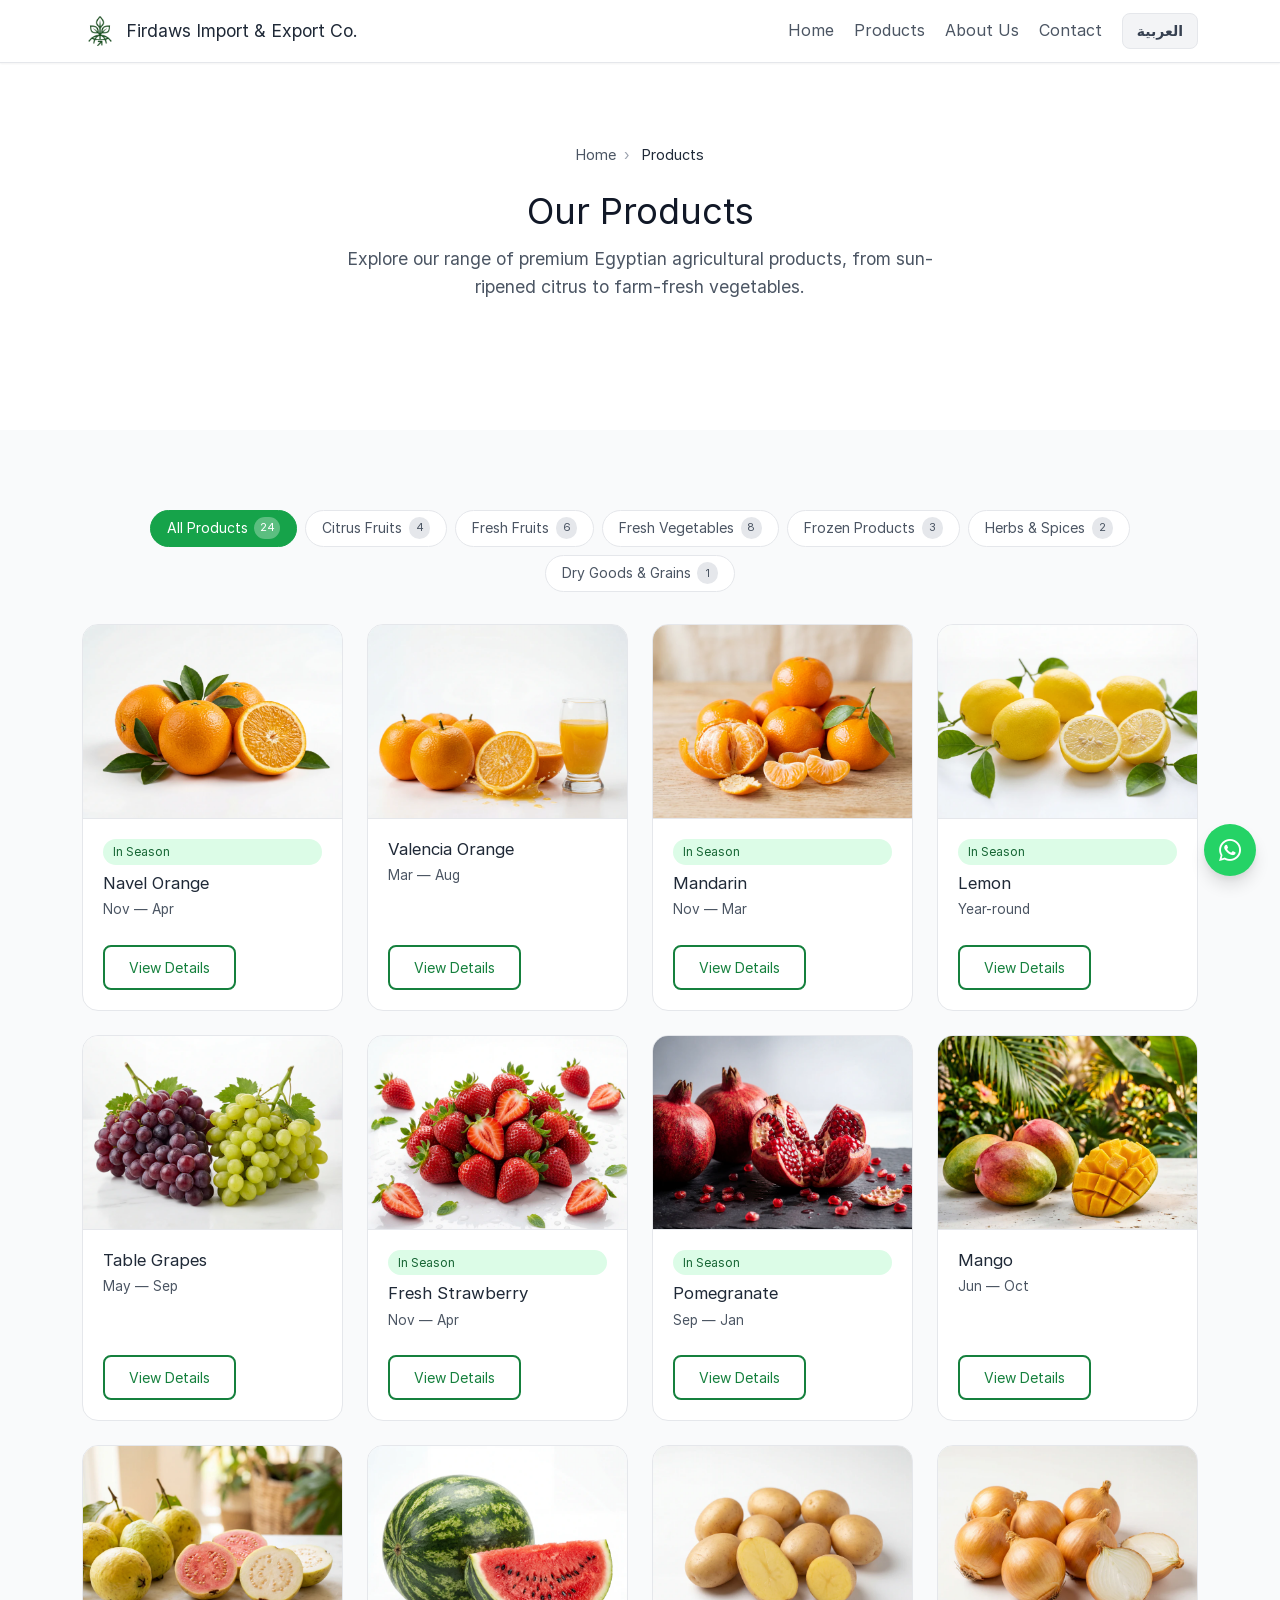
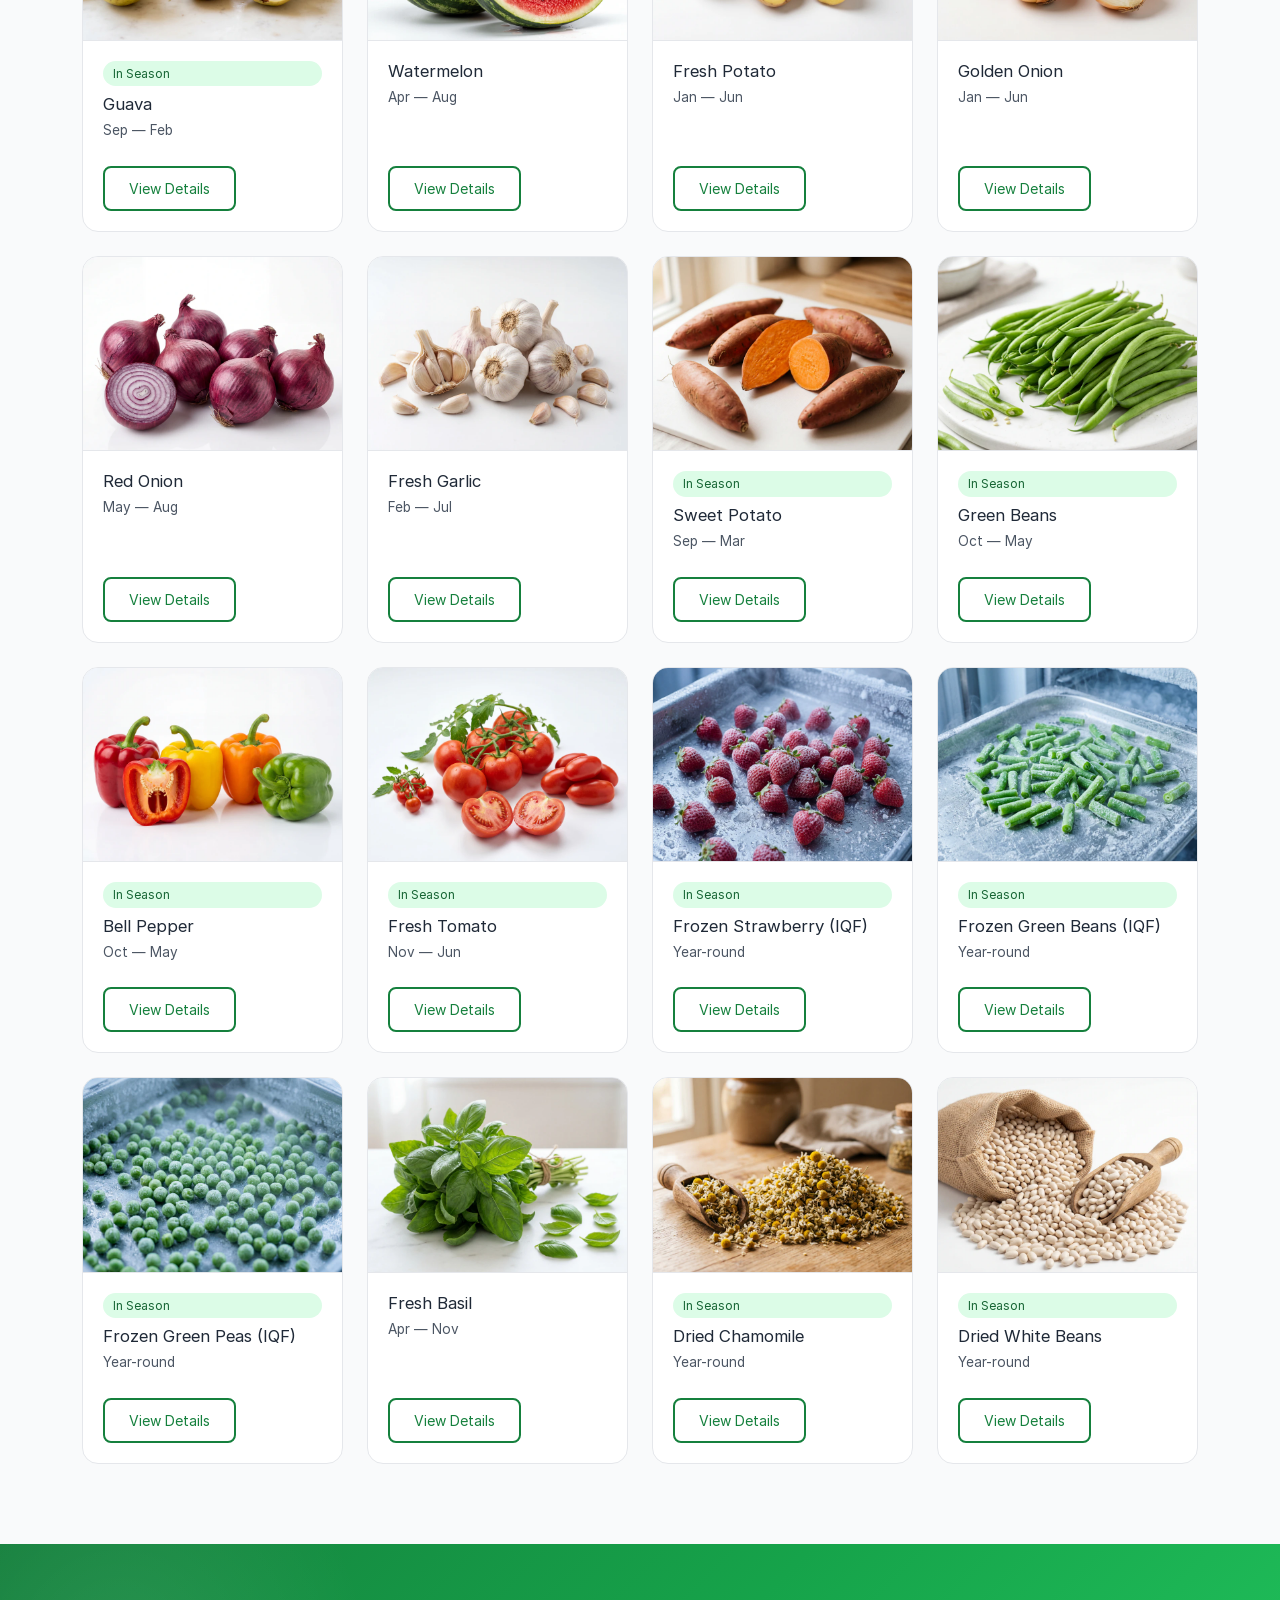
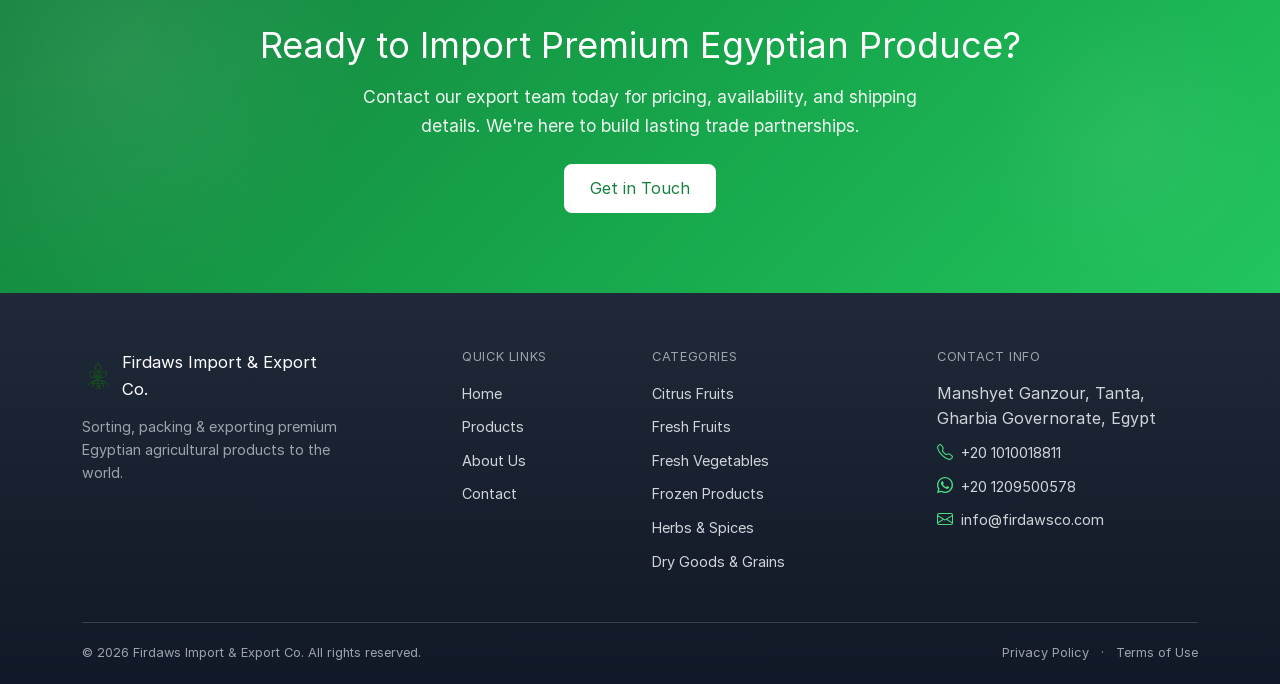
==== products/index.html @ d6fdc9bd "Phase 5 hotfix: Remove frame-ancestors from CSP meta tag — directive is ignored in meta elements (br" ====
<!DOCTYPE html>
<html lang="en" dir="ltr">

<head>
  <meta charset="utf-8">
  <meta name="viewport" content="width=device-width, initial-scale=1.0, shrink-to-fit=no">

  <title id="page-title">Products — Firdaws Import &amp; Export Co.</title>

  <meta name="description" id="page-desc"
        content="Explore our range of premium Egyptian agricultural products, from sun-ripened citrus to farm-fresh vegetables.">
  <meta name="robots" content="index, follow">
  <link rel="canonical" id="page-canonical" href="https://firdawsco.com/products/">

  <!-- Open Graph -->
  <meta property="og:type" content="website">
  <meta property="og:url" id="og-url" content="https://firdawsco.com/products/">
  <meta property="og:title" id="og-title" content="Products — Firdaws Import &amp; Export Co.">
  <meta property="og:description" id="og-desc" content="Explore our range of premium Egyptian agricultural products, from sun-ripened citrus to farm-fresh vegetables.">
  <meta property="og:image" id="og-image" content="https://firdawsco.com/assets/img/og-image.webp">
  <meta property="og:site_name" id="og-site-name" content="Firdaws Import &amp; Export Co.">
  <meta property="og:locale" id="og-locale" content="en_US">

  <!-- Twitter Card -->
  <meta name="twitter:card" content="summary_large_image">
  <meta name="twitter:title" id="tw-title" content="Products — Firdaws Import &amp; Export Co.">
  <meta name="twitter:description" id="tw-desc" content="Explore our range of premium Egyptian agricultural products, from sun-ripened citrus to farm-fresh vegetables.">
  <meta name="twitter:image" id="tw-image" content="https://firdawsco.com/assets/img/og-image.webp">

  <!-- hreflang -->
  <link rel="alternate" hreflang="en" id="hreflang-en" href="https://firdawsco.com/products/">
  <link rel="alternate" hreflang="ar" id="hreflang-ar" href="https://firdawsco.com/products/">
  <link rel="alternate" hreflang="x-default" href="https://firdawsco.com/products/">

  <!-- CSP -->
  <meta http-equiv="Content-Security-Policy"
        content="default-src 'none';
                 script-src 'self';
                 style-src 'self';
                 font-src 'self';
                 img-src 'self' data:;
                 connect-src 'self';
                 form-action 'none';
                 manifest-src 'self';">

  <!-- Font Preload -->
  <link rel="preload" href="../assets/fonts/inter-variable.woff2" as="font" type="font/woff2" crossorigin="anonymous">
  <link rel="preload" href="../assets/fonts/cairo-variable.woff2" as="font" type="font/woff2" crossorigin="anonymous">

  <!-- Favicon & Manifest -->
  <link rel="icon" type="image/x-icon" href="../favicon.ico">
  <link rel="icon" type="image/png" sizes="32x32" href="../assets/img/favicon-32x32.png">
  <link rel="icon" type="image/png" sizes="16x16" href="../assets/img/favicon-16x16.png">
  <link rel="apple-touch-icon" sizes="180x180" href="../assets/img/apple-touch-icon.png">
  <link rel="manifest" href="../site.webmanifest">
  <meta name="theme-color" content="#16a34a">
  <meta name="apple-mobile-web-app-capable" content="yes">
  <meta name="apple-mobile-web-app-status-bar-style" content="default">

  <!-- Stylesheets -->
  <link rel="stylesheet" id="bootstrap-css" href="../assets/vendor/bootstrap-5.3.3/css/bootstrap.min.css">
  <link rel="stylesheet" href="../assets/vendor/bootstrap-icons-1.11.3/font/bootstrap-icons.min.css">
  <link rel="stylesheet" href="../assets/css/theme.css">
</head>

<body>

  <!-- Skip Link -->
  <a href="#main-content" class="skip-link" id="skip-link">Skip to main content</a>

  <!-- ═══════════════════════════════════════════
       NAVBAR
  ═══════════════════════════════════════════ -->
  <nav class="navbar navbar-expand-lg fw-navbar sticky-top"
       aria-label="Main navigation">
    <div class="container">

      <!-- Brand -->
      <a class="navbar-brand fw-brand" href="../">
        <img src="../assets/img/logo.webp" alt="" class="fw-brand-logo"
             width="36" height="36" loading="eager">
        <span id="nav-brand-name">Firdaws Import &amp; Export Co.</span>
      </a>

      <!-- Toggler -->
      <button class="navbar-toggler" type="button"
              data-bs-toggle="collapse" data-bs-target="#mainNav"
              aria-controls="mainNav" aria-expanded="false"
              aria-label="Toggle navigation">
        <i class="bi bi-list fs-4" aria-hidden="true"></i>
      </button>

      <!-- Nav Links + Lang Switch -->
      <div class="collapse navbar-collapse" id="mainNav">
        <ul class="navbar-nav ms-auto align-items-lg-center gap-lg-1">
          <li class="nav-item">
            <a class="nav-link" id="nav-home" href="../">Home</a>
          </li>
          <li class="nav-item">
            <a class="nav-link" id="nav-products" href="./">Products</a>
          </li>
          <li class="nav-item">
            <a class="nav-link" id="nav-about" href="../about.html">About Us</a>
          </li>
          <li class="nav-item">
            <a class="nav-link" id="nav-contact" href="../contact.html">Contact</a>
          </li>
          <li class="nav-item ms-lg-2">
            <button type="button" id="lang-switch" class="fw-btn-lang"></button>
          </li>
        </ul>
      </div>

    </div>
  </nav>

  <!-- ═══════════════════════════════════════════
       MAIN CONTENT
  ═══════════════════════════════════════════ -->
  <main id="main-content">

    <!-- ─── Section 1: Page Header + Breadcrumb ─── -->
    <section class="fw-section" aria-labelledby="products-heading">
      <div class="container text-center">
        <nav aria-label="Breadcrumb">
          <ol id="products-breadcrumb" class="fw-breadcrumb justify-content-center">
            <!-- Built dynamically by products-app.js -->
          </ol>
        </nav>
        <h1 class="fw-section-title" id="products-heading">Our Products</h1>
        <p class="fw-section-subtitle mb-5" id="products-subtitle">Explore our range of premium Egyptian agricultural products.</p>
      </div>
    </section>

    <!-- ─── Section 2: Filter + Products Grid ─── -->
    <section class="fw-section fw-section-alt" aria-label="Products catalog">
      <div class="container">
        <div id="filter-bar" class="fw-filter-bar" role="toolbar" aria-label="Filter by category">
          <!-- 7 filter buttons built dynamically by products-app.js -->
        </div>

        <div id="products-grid" class="row g-4" aria-live="polite">
          <!-- 24 product cards built dynamically by products-app.js -->
        </div>

        <div id="products-empty" class="fw-empty-state d-none">
          <p id="products-empty-text">No products match this filter.</p>
        </div>
      </div>
    </section>

    <!-- ─── Section 3: CTA ─── -->
    <section class="fw-cta" aria-labelledby="products-cta-heading">
      <div class="container text-center position-relative">
        <h2 class="fw-cta-title mb-3" id="products-cta-heading">Ready to Import Premium Egyptian Produce?</h2>
        <p class="fw-cta-text mb-4" id="products-cta-text">Contact our export team today for pricing, availability, and shipping details.</p>
        <a id="products-cta-btn" href="../contact.html" class="fw-btn-outline">Get in Touch</a>
      </div>
    </section>

  </main>

  <!-- ═══════════════════════════════════════════
       FOOTER
  ═══════════════════════════════════════════ -->
  <footer class="fw-footer" role="contentinfo">
    <div class="container">

      <div class="row g-4">

        <!-- Brand Column -->
        <div class="col-12 col-md-6 col-lg-3">
          <div class="fw-footer-brand">
            <img src="../assets/img/logo.webp" alt="" width="32" height="32" loading="lazy">
            <span id="footer-brand-name">Firdaws Import &amp; Export Co.</span>
          </div>
          <p class="fw-footer-tagline" id="footer-tagline">Sorting, packing &amp; exporting premium Egyptian agricultural products to the world.</p>
        </div>

        <!-- Quick Links Column -->
        <div class="col-6 col-md-3 col-lg-2 offset-lg-1">
          <h3 class="fw-footer-heading" id="footer-quick-title">Quick Links</h3>
          <ul class="fw-footer-links" id="footer-quick-links">
            <li><a href="../">Home</a></li>
            <li><a href="./">Products</a></li>
            <li><a href="../about.html">About Us</a></li>
            <li><a href="../contact.html">Contact</a></li>
          </ul>
        </div>

        <!-- Categories Column -->
        <div class="col-6 col-md-3 col-lg-2">
          <h3 class="fw-footer-heading" id="footer-categories-title">Categories</h3>
          <ul class="fw-footer-links" id="footer-categories">
            <!-- 6 category links built dynamically by shared-page.js -->
          </ul>
        </div>

        <!-- Contact Column -->
        <div class="col-12 col-md-6 col-lg-3 offset-lg-1">
          <h3 class="fw-footer-heading" id="footer-contact-title">Contact Info</h3>
          <ul class="fw-footer-links">
            <li id="footer-address" class="mb-2">Manshyet Ganzour, Tanta, Gharbia Governorate, Egypt</li>
            <li class="fw-footer-contact-item">
              <i class="bi bi-telephone" aria-hidden="true"></i>
              <a id="footer-phone-link" href="tel:+201010018811">+20 1010018811</a>
            </li>
            <li class="fw-footer-contact-item">
              <i class="bi bi-whatsapp" aria-hidden="true"></i>
              <a id="footer-whatsapp-link" href="#" target="_blank" rel="noopener noreferrer">+20 1209500578</a>
            </li>
            <li class="fw-footer-contact-item">
              <i class="bi bi-envelope" aria-hidden="true"></i>
              <a id="footer-email-link" href="mailto:info@firdawsco.com">info@firdawsco.com</a>
            </li>
          </ul>
        </div>

      </div>

      <!-- Footer Bottom -->
      <div class="fw-footer-bottom">
        <span id="footer-copyright">&copy; 2026 Firdaws Import &amp; Export Co. All rights reserved.</span>
        <div>
          <a href="../legal/privacy.html" data-legal="privacy">Privacy Policy</a>
          <span class="mx-2" aria-hidden="true">·</span>
          <a href="../legal/terms.html" data-legal="terms">Terms of Use</a>
        </div>
      </div>

    </div>
  </footer>

  <!-- Floating Actions -->
  <div id="floating-actions" class="fw-floating-actions">
    <button type="button" id="back-to-top" class="fw-back-to-top" aria-label="Back to top">
      <!-- SVG progress ring + arrow icon built by shared-page.js -->
    </button>
    <a id="whatsapp-float" href="#" target="_blank" rel="noopener noreferrer"
       class="fw-whatsapp-float" aria-label="Chat on WhatsApp">
      <i class="bi bi-whatsapp" aria-hidden="true"></i>
    </a>
  </div>

  <!-- Scripts — deferred, non-blocking, correct order -->
  <script src="../assets/vendor/bootstrap-5.3.3/js/bootstrap.min.js" defer></script>
  <script src="../assets/js/company-data.js" defer></script>
  <script src="../assets/js/utils.js" defer></script>
  <script src="../assets/js/shared-page.js" defer></script>
  <script src="../assets/js/products-app.js" defer></script>

</body>

</html>
---- assets/css/theme.css ----
/* ── Firdaws Import & Export Co. — Theme CSS ──
   @font-face declarations, CSS custom properties,
   and all fw- prefixed classes.
   Light professional B2B theme — green/white palette.
   ── End Summary ── */

/* ═══════════════════════════════════════════
   A.1 — @font-face Declarations
   ═══════════════════════════════════════════ */

@font-face {
  font-family: 'Inter Variable';
  src: url('../fonts/inter-variable.woff2') format('woff2');
  font-weight: 100 900;
  font-style: normal;
  font-display: swap;
}

@font-face {
  font-family: 'Cairo Variable';
  src: url('../fonts/cairo-variable.woff2') format('woff2');
  font-weight: 200 1000;
  font-style: normal;
  font-display: swap;
}

/* ═══════════════════════════════════════════
   A.2 — CSS Custom Properties
   ═══════════════════════════════════════════ */

:root {
  /* Fonts — switchLanguage() depends on these exact names */
  --fw-font-en: 'Inter Variable', system-ui, -apple-system, sans-serif;
  --fw-font-ar: 'Cairo Variable', 'Segoe UI', Tahoma, sans-serif;
  --fw-font-body: var(--fw-font-en);

  /* Brand Colors — green palette */
  --fw-green-50: #f0fdf4;
  --fw-green-100: #dcfce7;
  --fw-green-200: #bbf7d0;
  --fw-green-300: #86efac;
  --fw-green-400: #4ade80;
  --fw-green-500: #22c55e;
  --fw-green-600: #16a34a;
  --fw-green-700: #15803d;
  --fw-green-800: #166534;
  --fw-green-900: #14532d;

  --fw-primary: var(--fw-green-600);
  --fw-primary-hover: var(--fw-green-700);
  --fw-primary-light: var(--fw-green-50);

  /* Neutrals */
  --fw-white: #ffffff;
  --fw-gray-50: #f9fafb;
  --fw-gray-100: #f3f4f6;
  --fw-gray-200: #e5e7eb;
  --fw-gray-300: #d1d5db;
  --fw-gray-400: #9ca3af;
  --fw-gray-500: #6b7280;
  --fw-gray-600: #4b5563;
  --fw-gray-700: #374151;
  --fw-gray-800: #1f2937;
  --fw-gray-900: #111827;

  /* Semantic */
  --fw-bg: var(--fw-white);
  --fw-bg-alt: var(--fw-gray-50);
  --fw-text: var(--fw-gray-800);
  --fw-text-muted: var(--fw-gray-600);
  --fw-border: var(--fw-gray-200);

  /* Category Colors — match DATA.categories[].color */
  --fw-orange: #f97316;
  --fw-emerald: #10b981;
  --fw-teal: #14b8a6;
  --fw-cyan: #06b6d4;
  --fw-lime: #84cc16;
  --fw-amber: #f59e0b;

  /* Spacing / Radius */
  --fw-radius: 0.5rem;
  --fw-radius-lg: 1rem;
  --fw-section-py: 5rem;

  /* Shadows */
  --fw-shadow-sm: 0 1px 2px rgba(0, 0, 0, 0.05);
  --fw-shadow: 0 1px 3px rgba(0, 0, 0, 0.1), 0 1px 2px rgba(0, 0, 0, 0.06);
  --fw-shadow-md: 0 4px 6px rgba(0, 0, 0, 0.07), 0 2px 4px rgba(0, 0, 0, 0.06);
  --fw-shadow-lg: 0 10px 15px rgba(0, 0, 0, 0.1), 0 4px 6px rgba(0, 0, 0, 0.05);
}

/* ═══════════════════════════════════════════
   A.3 — Base / Reset
   ═══════════════════════════════════════════ */

*,
*::before,
*::after {
  box-sizing: border-box;
}

body {
  font-family: var(--fw-font-body);
  color: var(--fw-text);
  background-color: var(--fw-bg);
  line-height: 1.6;
  -webkit-font-smoothing: antialiased;
  -moz-osx-font-smoothing: grayscale;
}

img {
  max-width: 100%;
  height: auto;
}

a {
  color: var(--fw-primary);
  text-decoration: none;
}

a:hover {
  color: var(--fw-primary-hover);
}

/* ═══════════════════════════════════════════
   A.4 — Skip Link
   ═══════════════════════════════════════════ */

.skip-link {
  position: absolute;
  top: -100%;
  left: 0;
  z-index: 9999;
  padding: 0.75rem 1.5rem;
  background-color: var(--fw-primary);
  color: var(--fw-white);
  font-weight: 600;
  border-radius: 0 0 var(--fw-radius) 0;
  transition: top 0.2s;
}

.skip-link:focus {
  top: 0;
  color: var(--fw-white);
}

/* ═══════════════════════════════════════════
   A.5 — Navbar
   ═══════════════════════════════════════════ */

.fw-navbar {
  background-color: var(--fw-white);
  border-bottom: 1px solid var(--fw-border);
  box-shadow: var(--fw-shadow-sm);
}

.fw-navbar .navbar-toggler {
  border: none;
  padding: 0.25rem 0.5rem;
}

.fw-navbar .navbar-toggler:focus {
  box-shadow: 0 0 0 0.2rem rgba(22, 163, 74, 0.25);
}

.fw-brand {
  display: flex;
  align-items: center;
  gap: 0.5rem;
  text-decoration: none;
  color: var(--fw-text);
  font-weight: 700;
  font-size: 1.1rem;
}

.fw-brand:hover {
  color: var(--fw-green-700);
}

.fw-brand-logo {
  width: 36px;
  height: 36px;
  object-fit: contain;
}

.fw-navbar .nav-link {
  color: var(--fw-gray-600);
  font-weight: 500;
  padding: 0.5rem 0.75rem;
  border-radius: var(--fw-radius);
  transition: color 0.2s, background-color 0.2s;
}

.fw-navbar .nav-link:hover,
.fw-navbar .nav-link:focus {
  color: var(--fw-green-700);
  background-color: var(--fw-primary-light);
}

.fw-navbar .nav-link[aria-current="page"] {
  color: var(--fw-green-800);
  font-weight: 600;
}

/* ═══════════════════════════════════════════
   A.6 — Buttons
   ═══════════════════════════════════════════ */

.fw-btn-primary {
  display: inline-flex;
  align-items: center;
  gap: 0.5rem;
  padding: 0.625rem 1.5rem;
  background-color: var(--fw-primary);
  color: var(--fw-white);
  font-weight: 600;
  border: 2px solid var(--fw-primary);
  border-radius: var(--fw-radius);
  cursor: pointer;
  transition: background-color 0.2s, border-color 0.2s, box-shadow 0.2s;
}

.fw-btn-primary:hover,
.fw-btn-primary:focus {
  background-color: var(--fw-primary-hover);
  border-color: var(--fw-primary-hover);
  color: var(--fw-white);
  box-shadow: var(--fw-shadow-md);
}

.fw-btn-outline {
  display: inline-flex;
  align-items: center;
  gap: 0.5rem;
  padding: 0.625rem 1.5rem;
  background-color: transparent;
  color: var(--fw-green-700);
  font-weight: 600;
  border: 2px solid var(--fw-green-700);
  border-radius: var(--fw-radius);
  cursor: pointer;
  transition: background-color 0.2s, color 0.2s, box-shadow 0.2s;
}

.fw-btn-outline:hover,
.fw-btn-outline:focus {
  background-color: var(--fw-green-700);
  color: var(--fw-white);
  box-shadow: var(--fw-shadow-md);
}

.fw-btn-whatsapp {
  display: inline-flex;
  align-items: center;
  gap: 0.5rem;
  padding: 0.625rem 1.5rem;
  background-color: #25d366;
  color: var(--fw-white);
  font-weight: 600;
  border: 2px solid #25d366;
  border-radius: var(--fw-radius);
  cursor: pointer;
  transition: background-color 0.2s, box-shadow 0.2s;
}

.fw-btn-whatsapp:hover,
.fw-btn-whatsapp:focus {
  background-color: #1da851;
  border-color: #1da851;
  color: var(--fw-white);
  box-shadow: var(--fw-shadow-md);
}

.fw-btn-lang {
  display: inline-flex;
  align-items: center;
  padding: 0.375rem 0.875rem;
  background-color: var(--fw-gray-100);
  color: var(--fw-gray-700);
  font-weight: 600;
  font-size: 0.875rem;
  border: 1px solid var(--fw-border);
  border-radius: var(--fw-radius);
  cursor: pointer;
  transition: background-color 0.2s, color 0.2s;
}

.fw-btn-lang:hover,
.fw-btn-lang:focus {
  background-color: var(--fw-gray-200);
  color: var(--fw-gray-900);
}

/* ═══════════════════════════════════════════
   A.7 — Hero Section
   ═══════════════════════════════════════════ */

.fw-hero {
  padding: 5rem 0 4rem;
  background-color: var(--fw-primary-light);
  position: relative;
  overflow: hidden;
}

.fw-hero::before {
  content: '';
  position: absolute;
  top: -50%;
  right: -20%;
  width: 600px;
  height: 600px;
  background: radial-gradient(circle, rgba(22, 163, 74, 0.08) 0%, transparent 70%);
  border-radius: 50%;
  pointer-events: none;
}

.fw-hero-title {
  font-size: clamp(2rem, 5vw, 3.25rem);
  font-weight: 800;
  line-height: 1.2;
  color: var(--fw-gray-900);
  margin-bottom: 1.25rem;
}

.fw-hero-subtitle {
  font-size: clamp(1rem, 2.5vw, 1.25rem);
  color: var(--fw-gray-600);
  max-width: 640px;
  margin-left: auto;
  margin-right: auto;
  line-height: 1.7;
}

/* ═══════════════════════════════════════════
   A.8 — Sections
   ═══════════════════════════════════════════ */

.fw-section {
  padding: var(--fw-section-py) 0;
}

.fw-section-alt {
  background-color: var(--fw-bg-alt);
}

.fw-section-title {
  font-size: clamp(1.5rem, 3vw, 2.25rem);
  font-weight: 700;
  color: var(--fw-gray-900);
  margin-bottom: 0.75rem;
}

.fw-section-subtitle {
  font-size: 1.1rem;
  color: var(--fw-text-muted);
  max-width: 600px;
  margin-left: auto;
  margin-right: auto;
}

/* ═══════════════════════════════════════════
   A.9 — Category Cards
   ═══════════════════════════════════════════ */

.fw-cat-card {
  display: block;
  padding: 1.5rem;
  border: 1px solid var(--fw-border);
  border-radius: var(--fw-radius-lg);
  background-color: var(--fw-white);
  text-decoration: none;
  color: var(--fw-text);
  transition: transform 0.2s, box-shadow 0.2s, border-color 0.2s;
  height: 100%;
}

.fw-cat-card:hover {
  transform: translateY(-4px);
  box-shadow: var(--fw-shadow-lg);
  color: var(--fw-text);
}

.fw-cat-card i {
  font-size: 2rem;
  margin-bottom: 0.75rem;
  display: block;
}

.fw-cat-card h3 {
  font-size: 1.1rem;
  font-weight: 700;
  margin-bottom: 0.5rem;
}

.fw-cat-card p {
  font-size: 0.875rem;
  color: var(--fw-text-muted);
  margin-bottom: 0.75rem;
  line-height: 1.6;
}

.fw-cat-count {
  font-size: 0.8rem;
  font-weight: 600;
  color: var(--fw-text-muted);
}

/* Category color accents — border-top + icon color */
.fw-cat-card--orange  { border-top: 3px solid var(--fw-orange); }
.fw-cat-card--orange i { color: var(--fw-orange); }

.fw-cat-card--emerald  { border-top: 3px solid var(--fw-emerald); }
.fw-cat-card--emerald i { color: var(--fw-emerald); }

.fw-cat-card--teal  { border-top: 3px solid var(--fw-teal); }
.fw-cat-card--teal i { color: var(--fw-teal); }

.fw-cat-card--cyan  { border-top: 3px solid var(--fw-cyan); }
.fw-cat-card--cyan i { color: var(--fw-cyan); }

.fw-cat-card--lime  { border-top: 3px solid var(--fw-lime); }
.fw-cat-card--lime i { color: var(--fw-lime); }

.fw-cat-card--amber  { border-top: 3px solid var(--fw-amber); }
.fw-cat-card--amber i { color: var(--fw-amber); }

.fw-cat-card:hover.fw-cat-card--orange  { border-color: var(--fw-orange); }
.fw-cat-card:hover.fw-cat-card--emerald { border-color: var(--fw-emerald); }
.fw-cat-card:hover.fw-cat-card--teal    { border-color: var(--fw-teal); }
.fw-cat-card:hover.fw-cat-card--cyan    { border-color: var(--fw-cyan); }
.fw-cat-card:hover.fw-cat-card--lime    { border-color: var(--fw-lime); }
.fw-cat-card:hover.fw-cat-card--amber   { border-color: var(--fw-amber); }

/* ═══════════════════════════════════════════
   A.10 — Product Cards
   ═══════════════════════════════════════════ */

.fw-product-card {
  border: 1px solid var(--fw-border);
  border-radius: var(--fw-radius-lg);
  background-color: var(--fw-white);
  overflow: hidden;
  transition: transform 0.2s, box-shadow 0.2s;
  height: 100%;
  display: flex;
  flex-direction: column;
}

.fw-product-card:hover {
  transform: translateY(-4px);
  box-shadow: var(--fw-shadow-lg);
}

.fw-product-card img {
  width: 100%;
  height: 200px;
  object-fit: cover;
  border-bottom: 1px solid var(--fw-border);
}

.fw-product-card-body {
  padding: 1.25rem;
  flex: 1;
  display: flex;
  flex-direction: column;
}

.fw-product-card-body h3 {
  font-size: 1.05rem;
  font-weight: 700;
  margin-bottom: 0.375rem;
}

.fw-product-card-body p {
  font-size: 0.85rem;
  color: var(--fw-text-muted);
  margin-bottom: 0.75rem;
}

.fw-product-badge {
  display: inline-block;
  font-size: 0.75rem;
  font-weight: 600;
  padding: 0.2rem 0.6rem;
  border-radius: 999px;
  margin-bottom: 0.5rem;
}

.fw-badge-season {
  background-color: var(--fw-green-100);
  color: var(--fw-green-800);
}

.fw-product-card-footer {
  margin-top: auto;
  padding-top: 0.75rem;
}

/* ═══════════════════════════════════════════
   A.11 — Season Calendar Table
   ═══════════════════════════════════════════ */

.fw-calendar-table {
  width: 100%;
  font-size: 0.8rem;
  border-collapse: collapse;
}

.fw-calendar-table th,
.fw-calendar-table td {
  padding: 0.4rem 0.35rem;
  text-align: center;
  border: 1px solid var(--fw-border);
  white-space: nowrap;
}

.fw-calendar-table thead th {
  background-color: var(--fw-gray-100);
  font-weight: 700;
  color: var(--fw-gray-700);
  position: sticky;
  top: 0;
  z-index: 1;
}

.fw-calendar-table thead th:first-child {
  text-align: start;
  min-width: 140px;
}

.fw-calendar-table tbody td:first-child {
  text-align: start;
  font-weight: 600;
  color: var(--fw-gray-700);
  background-color: var(--fw-white);
}

.fw-cal-active {
  background-color: var(--fw-green-500);
  color: var(--fw-white);
}

.fw-calendar-wrap {
  overflow-x: auto;
  -webkit-overflow-scrolling: touch;
  border-radius: var(--fw-radius);
  border: 1px solid var(--fw-border);
}

/* ═══════════════════════════════════════════
   A.12 — Certification Cards
   ═══════════════════════════════════════════ */

.fw-cert-card {
  text-align: center;
  padding: 1.5rem 1rem;
  border: 1px solid var(--fw-border);
  border-radius: var(--fw-radius-lg);
  background-color: var(--fw-white);
  height: 100%;
  transition: box-shadow 0.2s;
}

.fw-cert-card:hover {
  box-shadow: var(--fw-shadow-md);
}

.fw-cert-logo {
  max-height: 60px;
  width: auto;
  margin-bottom: 1rem;
  object-fit: contain;
}

.fw-cert-card h3 {
  font-size: 0.95rem;
  font-weight: 700;
  margin-bottom: 0.5rem;
  color: var(--fw-gray-800);
}

.fw-cert-card p {
  font-size: 0.8rem;
  color: var(--fw-text-muted);
  line-height: 1.5;
  margin-bottom: 0;
}

/* ═══════════════════════════════════════════
   A.13 — CTA Section
   ═══════════════════════════════════════════ */

.fw-cta {
  padding: var(--fw-section-py) 0;
  background-color: var(--fw-primary);
  color: var(--fw-white);
  position: relative;
  overflow: hidden;
}

.fw-cta::before {
  content: '';
  position: absolute;
  top: -40%;
  left: -10%;
  width: 500px;
  height: 500px;
  background: radial-gradient(circle, rgba(255, 255, 255, 0.08) 0%, transparent 70%);
  border-radius: 50%;
  pointer-events: none;
}

.fw-cta-title {
  font-size: clamp(1.5rem, 3vw, 2.25rem);
  font-weight: 700;
  color: var(--fw-white);
}

.fw-cta-text {
  color: rgba(255, 255, 255, 0.92);
  font-size: 1.1rem;
  max-width: 600px;
  margin-left: auto;
  margin-right: auto;
}

.fw-cta .fw-btn-outline {
  border-color: var(--fw-white);
  color: var(--fw-white);
}

.fw-cta .fw-btn-outline:hover,
.fw-cta .fw-btn-outline:focus {
  background-color: var(--fw-white);
  color: var(--fw-primary);
}

/* ═══════════════════════════════════════════
   A.14 — FAQ / Accordion
   ═══════════════════════════════════════════ */

.fw-faq .accordion-item {
  border: 1px solid var(--fw-border);
  margin-bottom: 0.5rem;
  border-radius: var(--fw-radius) !important;
  overflow: hidden;
}

.fw-faq .accordion-button {
  font-weight: 600;
  color: var(--fw-gray-800);
  background-color: var(--fw-white);
  padding: 1rem 1.25rem;
}

.fw-faq .accordion-button:not(.collapsed) {
  background-color: var(--fw-primary-light);
  color: var(--fw-primary);
  box-shadow: none;
}

.fw-faq .accordion-button:focus {
  box-shadow: 0 0 0 0.2rem rgba(22, 163, 74, 0.25);
  border-color: transparent;
}

.fw-faq .accordion-body {
  color: var(--fw-gray-600);
  line-height: 1.7;
  padding: 1rem 1.25rem;
}

/* ═══════════════════════════════════════════
   A.15 — About Preview — cert logos row
   ═══════════════════════════════════════════ */

.fw-about-certs {
  display: flex;
  flex-wrap: wrap;
  align-items: center;
  justify-content: center;
  gap: 1.5rem;
  margin-top: 2rem;
}

.fw-about-certs img {
  height: 40px;
  width: auto;
  object-fit: contain;
  opacity: 0.7;
  transition: opacity 0.2s;
  filter: grayscale(30%);
}

.fw-about-certs img:hover {
  opacity: 1;
  filter: grayscale(0%);
}

/* ═══════════════════════════════════════════
   A.16 — Footer
   ═══════════════════════════════════════════ */

.fw-footer {
  background-color: var(--fw-gray-800);
  color: var(--fw-gray-300);
  padding: 3.5rem 0 0;
}

.fw-footer-brand {
  display: flex;
  align-items: center;
  gap: 0.5rem;
  margin-bottom: 0.75rem;
}

.fw-footer-brand img {
  width: 32px;
  height: 32px;
  object-fit: contain;
}

.fw-footer-brand span {
  font-weight: 700;
  font-size: 1.05rem;
  color: var(--fw-white);
}

.fw-footer-tagline {
  font-size: 0.9rem;
  color: var(--fw-gray-400);
  line-height: 1.6;
}

.fw-footer-heading {
  font-size: 0.8rem;
  font-weight: 700;
  text-transform: uppercase;
  letter-spacing: 0.05em;
  color: var(--fw-gray-400);
  margin-bottom: 1rem;
}

.fw-footer-links {
  list-style: none;
  padding: 0;
  margin: 0;
}

.fw-footer-links li {
  margin-bottom: 0.5rem;
}

.fw-footer-links a {
  color: var(--fw-gray-300);
  font-size: 0.9rem;
  text-decoration: none;
  transition: color 0.2s;
}

.fw-footer-links a:hover {
  color: var(--fw-white);
}

.fw-footer-contact-item {
  display: flex;
  align-items: center;
  gap: 0.5rem;
  margin-bottom: 0.5rem;
  font-size: 0.9rem;
}

.fw-footer-contact-item i {
  color: var(--fw-green-400);
  font-size: 1rem;
  flex-shrink: 0;
}

.fw-footer-contact-item a {
  color: var(--fw-gray-300);
  text-decoration: none;
}

.fw-footer-contact-item a:hover {
  color: var(--fw-white);
}

.fw-footer-bottom {
  border-top: 1px solid var(--fw-gray-700);
  padding: 1.25rem 0;
  margin-top: 2.5rem;
  display: flex;
  flex-wrap: wrap;
  justify-content: space-between;
  align-items: center;
  gap: 0.75rem;
  font-size: 0.8rem;
  color: var(--fw-gray-400);
}

.fw-footer-bottom a {
  color: var(--fw-gray-400);
  text-decoration: none;
}

.fw-footer-bottom a:hover {
  color: var(--fw-white);
}

/* ═══════════════════════════════════════════
   A.17 — WhatsApp Float
   ═══════════════════════════════════════════ */

.fw-whatsapp-float {
  display: flex;
  align-items: center;
  justify-content: center;
  width: 52px;
  height: 52px;
  border-radius: 50%;
  background-color: #25d366;
  color: var(--fw-white);
  font-size: 1.4rem;
  text-decoration: none;
  box-shadow: var(--fw-shadow-lg);
  transition: transform 0.2s, box-shadow 0.2s;
}

.fw-whatsapp-float:hover {
  transform: scale(1.1);
  box-shadow: 0 6px 20px rgba(37, 211, 102, 0.4);
  color: var(--fw-white);
}

/* ═══════════════════════════════════════════
   A.18 — Floating Actions Wrapper + Back to Top
   ═══════════════════════════════════════════ */

.fw-floating-actions {
  position: fixed;
  bottom: 1.5rem;
  right: 1.5rem;
  z-index: 1000;
  display: flex;
  flex-direction: column;
  align-items: center;
  gap: 0.75rem;
}

[dir="rtl"] .fw-floating-actions {
  right: auto;
  left: 1.5rem;
}

.fw-back-to-top {
  position: relative;
  width: 52px;
  height: 52px;
  border-radius: 50%;
  background: rgba(255, 255, 255, 0.12);
  backdrop-filter: blur(8px);
  -webkit-backdrop-filter: blur(8px);
  border: none;
  cursor: pointer;
  opacity: 0;
  pointer-events: none;
  transform: translateY(10px);
  transition: opacity 0.3s, transform 0.3s;
}

.fw-back-to-top.visible {
  opacity: 1;
  pointer-events: auto;
  transform: translateY(0);
}

.fw-back-to-top__ring {
  position: absolute;
  inset: 0;
  transform: rotate(-90deg);
  pointer-events: none;
}

.fw-back-to-top__track {
  fill: none;
  stroke: var(--fw-gray-300);
  opacity: 0.3;
  stroke-width: 3;
}

.fw-back-to-top__progress {
  fill: none;
  stroke: var(--fw-primary);
  stroke-width: 3;
  stroke-linecap: round;
  transition: stroke-dashoffset 0.15s ease-out;
}

.fw-back-to-top__icon {
  position: absolute;
  inset: 0;
  display: flex;
  align-items: center;
  justify-content: center;
  color: var(--fw-gray-600);
  font-size: 1.1rem;
  text-shadow: 0 0 8px rgba(22, 163, 74, 0.35);
  transition: text-shadow 0.3s, color 0.3s;
}

.fw-back-to-top:hover .fw-back-to-top__icon {
  color: var(--fw-primary);
  text-shadow: 0 0 14px rgba(22, 163, 74, 0.55);
}

@media (prefers-reduced-motion: reduce) {
  .fw-back-to-top {
    transition: none;
  }

  .fw-back-to-top__progress {
    transition: none;
  }

  .fw-back-to-top__icon {
    transition: none;
    text-shadow: none;
  }
}

/* ═══════════════════════════════════════════
   A.19 — RTL Overrides
   ═══════════════════════════════════════════ */

[dir="rtl"] body {
  text-align: right;
}

/* ═══════════════════════════════════════════
   A.20 — Responsive Adjustments
   ═══════════════════════════════════════════ */

@media (max-width: 767.98px) {
  :root {
    --fw-section-py: 3rem;
  }

  .fw-hero {
    padding: 3rem 0 2.5rem;
  }

  .fw-calendar-table {
    font-size: 0.7rem;
  }

  .fw-calendar-table th,
  .fw-calendar-table td {
    padding: 0.3rem 0.25rem;
  }

  .fw-footer-bottom {
    flex-direction: column;
    text-align: center;
  }
}

@media (max-width: 575.98px) {
  .fw-hero-title {
    font-size: 1.75rem;
  }

  .fw-about-certs img {
    height: 30px;
  }
}


/* ═══════════════════════════════════════════
   A.21 — Breadcrumb
   ═══════════════════════════════════════════ */

.fw-breadcrumb {
  display: flex;
  flex-wrap: wrap;
  align-items: center;
  gap: 0.25rem;
  list-style: none;
  padding: 0;
  margin: 0 0 1.5rem;
  font-size: 0.9rem;
}

.fw-breadcrumb li {
  display: flex;
  align-items: center;
  color: var(--fw-text-muted);
}

.fw-breadcrumb li:not(:last-child)::after {
  content: '›';
  margin-left: 0.5rem;
  margin-right: 0.5rem;
  color: var(--fw-gray-400);
}

.fw-breadcrumb a {
  color: var(--fw-text-muted);
  text-decoration: none;
  transition: color 0.2s;
}

.fw-breadcrumb a:hover {
  color: var(--fw-primary);
}

.fw-breadcrumb [aria-current="page"] {
  color: var(--fw-gray-800);
  font-weight: 600;
}

[dir="rtl"] .fw-breadcrumb li:not(:last-child)::after {
  content: '‹';
}

/* ═══════════════════════════════════════════
   A.22 — Filter Bar
   ═══════════════════════════════════════════ */

.fw-filter-bar {
  display: flex;
  flex-wrap: wrap;
  gap: 0.5rem;
  justify-content: center;
  margin-bottom: 2rem;
}

.fw-filter-btn {
  display: inline-flex;
  align-items: center;
  padding: 0.4rem 1rem;
  font-size: 0.875rem;
  font-weight: 500;
  color: var(--fw-gray-600);
  background-color: var(--fw-white);
  border: 1px solid var(--fw-border);
  border-radius: 999px;
  cursor: pointer;
  transition: all 0.2s;
}

.fw-filter-btn:hover {
  border-color: var(--fw-primary);
  color: var(--fw-primary);
}

.fw-filter-btn.active {
  background-color: var(--fw-primary);
  border-color: var(--fw-primary);
  color: var(--fw-white);
}

/* ═══════════════════════════════════════════
   A.23 — Product Details Hero
   ═══════════════════════════════════════════ */

.fw-product-hero-img {
  width: 100%;
  max-height: 450px;
  object-fit: cover;
  border-radius: var(--fw-radius-lg);
  border: 1px solid var(--fw-border);
}

.fw-product-hero-name {
  font-size: clamp(1.5rem, 3vw, 2.25rem);
  font-weight: 700;
  color: var(--fw-gray-900);
  margin-bottom: 0.75rem;
}

.fw-product-hero-desc {
  color: var(--fw-gray-600);
  line-height: 1.7;
  margin-bottom: 1.5rem;
}

/* ═══════════════════════════════════════════
   A.24 — Product Varieties
   ═══════════════════════════════════════════ */

.fw-product-varieties {
  margin-bottom: 1.5rem;
}

.fw-product-varieties h3 {
  font-size: 1rem;
  font-weight: 700;
  color: var(--fw-gray-800);
  margin-bottom: 0.5rem;
}

.fw-product-varieties ul {
  list-style: disc;
  padding-left: 1.25rem;
  margin: 0;
}

.fw-product-varieties li {
  margin-bottom: 0.25rem;
  font-size: 0.9rem;
  color: var(--fw-gray-600);
}

[dir="rtl"] .fw-product-varieties ul {
  padding-left: 0;
  padding-right: 1.25rem;
}

/* ═══════════════════════════════════════════
   A.25 — Specifications Table
   ═══════════════════════════════════════════ */

.fw-specs-table {
  width: 100%;
  border-collapse: collapse;
  border: 1px solid var(--fw-border);
  border-radius: var(--fw-radius);
  overflow: hidden;
}

.fw-specs-table th,
.fw-specs-table td {
  padding: 0.75rem 1rem;
  font-size: 0.9rem;
  border-bottom: 1px solid var(--fw-border);
  text-align: start;
}

.fw-specs-table th {
  background-color: var(--fw-gray-50);
  color: var(--fw-gray-700);
  font-weight: 600;
  width: 40%;
}

.fw-specs-table td {
  color: var(--fw-gray-600);
}

.fw-specs-table tr:last-child th,
.fw-specs-table tr:last-child td {
  border-bottom: none;
}

/* ═══════════════════════════════════════════
   A.26 — Packaging Card
   ═══════════════════════════════════════════ */

.fw-packaging-card {
  padding: 1.5rem;
  border: 1px solid var(--fw-border);
  border-radius: var(--fw-radius-lg);
  background-color: var(--fw-white);
}

.fw-packaging-card h3 {
  font-size: 1rem;
  font-weight: 700;
  color: var(--fw-gray-800);
  margin-bottom: 0.75rem;
}

.fw-packaging-card ul {
  list-style: none;
  padding: 0;
  margin: 0;
}

.fw-packaging-card li {
  padding: 0.5rem 0;
  font-size: 0.9rem;
  color: var(--fw-gray-600);
  border-bottom: 1px solid var(--fw-gray-100);
}

.fw-packaging-card li:last-child {
  border-bottom: none;
}

/* ═══════════════════════════════════════════
   A.27 — Empty State
   ═══════════════════════════════════════════ */

.fw-empty-state {
  text-align: center;
  padding: 3rem 1rem;
  color: var(--fw-gray-500);
}

.fw-empty-state p {
  font-size: 1.1rem;
  margin-bottom: 0;
}

/* ═══════════════════════════════════════════
   A.28 — Responsive Additions (Phase 3)
   ═══════════════════════════════════════════ */

@media (max-width: 767.98px) {
  .fw-product-hero-img {
    max-height: 300px;
  }

  .fw-filter-bar {
    gap: 0.375rem;
  }

  .fw-filter-btn {
    font-size: 0.8rem;
    padding: 0.3rem 0.75rem;
  }
}

/* ═══════════════════════════════════════════
   A.29 — Compact Hero (About / Contact / inner pages)
   ═══════════════════════════════════════════ */

.fw-hero--compact {
  padding: 3rem 0 2.5rem;
}

.fw-hero--compact .fw-hero-title {
  font-size: clamp(1.75rem, 4vw, 2.75rem);
  margin-bottom: 0.75rem;
}

.fw-hero--compact .fw-hero-subtitle {
  font-size: 1.05rem;
  margin-bottom: 0;
}

/* ═══════════════════════════════════════════
   A.30 — About Page
   ═══════════════════════════════════════════ */

.fw-about-text {
  font-size: 1.05rem;
  line-height: 1.8;
  color: var(--fw-gray-600);
}

/* Mission Card */
.fw-mission-card {
  padding: 2.5rem;
  border: 1px solid var(--fw-border);
  border-radius: var(--fw-radius-lg);
  background-color: var(--fw-white);
}

.fw-mission-card i {
  font-size: 2.5rem;
  color: var(--fw-primary);
  display: block;
  margin-bottom: 1rem;
}

/* Value Cards */
.fw-value-card {
  text-align: center;
  padding: 2rem 1.5rem;
  border: 1px solid var(--fw-border);
  border-radius: var(--fw-radius-lg);
  background-color: var(--fw-white);
  height: 100%;
  transition: transform 0.2s, box-shadow 0.2s;
}

.fw-value-card:hover {
  transform: translateY(-4px);
  box-shadow: var(--fw-shadow-lg);
}

.fw-value-card i {
  font-size: 2rem;
  color: var(--fw-primary);
  margin-bottom: 1rem;
  display: block;
}

.fw-value-card h3 {
  font-size: 1.05rem;
  font-weight: 700;
  color: var(--fw-gray-800);
  margin-bottom: 0.5rem;
}

.fw-value-card p {
  font-size: 0.9rem;
  color: var(--fw-text-muted);
  line-height: 1.6;
  margin-bottom: 0;
}

/* ═══════════════════════════════════════════
   A.31 — Contact Page
   ═══════════════════════════════════════════ */

/* Contact Form */
.fw-contact-form .form-label {
  font-weight: 600;
  font-size: 0.9rem;
  color: var(--fw-gray-700);
  margin-bottom: 0.375rem;
}

.fw-contact-form .form-control,
.fw-contact-form .form-select {
  border: 1px solid var(--fw-border);
  border-radius: var(--fw-radius);
  padding: 0.625rem 0.875rem;
  font-size: 0.95rem;
  transition: border-color 0.2s, box-shadow 0.2s;
}

.fw-contact-form .form-control:focus,
.fw-contact-form .form-select:focus {
  border-color: var(--fw-primary);
  box-shadow: 0 0 0 0.2rem rgba(22, 163, 74, 0.15);
}

/* Success Message */
.fw-form-success {
  display: flex;
  align-items: center;
  gap: 0.75rem;
  padding: 1rem 1.25rem;
  margin-top: 1rem;
  background-color: var(--fw-green-50);
  border: 1px solid var(--fw-green-200);
  border-radius: var(--fw-radius);
  color: var(--fw-green-800);
}

.fw-form-success i {
  font-size: 1.25rem;
  color: var(--fw-green-600);
  flex-shrink: 0;
}

.fw-form-success p {
  margin: 0;
  font-weight: 500;
}

/* Contact Info Panel */
.fw-contact-info {
  display: flex;
  flex-direction: column;
  gap: 1.5rem;
}

.fw-contact-info-item {
  display: flex;
  gap: 1rem;
  align-items: flex-start;
}

.fw-contact-info-icon {
  display: flex;
  align-items: center;
  justify-content: center;
  width: 44px;
  height: 44px;
  min-width: 44px;
  border-radius: var(--fw-radius);
  background-color: var(--fw-primary-light);
  color: var(--fw-primary);
  font-size: 1.1rem;
}

.fw-contact-info-item h3 {
  font-size: 0.8rem;
  font-weight: 700;
  text-transform: uppercase;
  letter-spacing: 0.05em;
  color: var(--fw-gray-400);
  margin-bottom: 0.25rem;
}

.fw-contact-info-item p {
  font-size: 0.95rem;
  color: var(--fw-gray-700);
  margin-bottom: 0;
  line-height: 1.5;
}

.fw-contact-info-item a {
  font-size: 0.95rem;
  color: var(--fw-primary);
  text-decoration: none;
  font-weight: 500;
}

.fw-contact-info-item a:hover {
  color: var(--fw-primary-hover);
}

/* ═══════════════════════════════════════════
   A.32 — Responsive Additions (Phase 4)
   ═══════════════════════════════════════════ */

@media (max-width: 767.98px) {
  .fw-hero--compact {
    padding: 2rem 0 1.5rem;
  }

  .fw-mission-card {
    padding: 1.5rem;
  }

  .fw-value-card {
    padding: 1.5rem 1rem;
  }
}

/* ═══════════════════════════════════════════
   A.33 — Legal Page Layout (TOC + Article + Sections)
   ═══════════════════════════════════════════ */

.fw-legal-toc {
  position: sticky;
  top: 5rem;
  max-height: calc(100vh - 6rem);
  overflow-y: auto;
  padding: 1.5rem;
  background-color: var(--fw-gray-50);
  border: 1px solid var(--fw-border);
  border-radius: var(--fw-radius-lg);
}

.fw-legal-toc-title {
  font-size: 0.8rem;
  font-weight: 700;
  text-transform: uppercase;
  letter-spacing: 0.05em;
  color: var(--fw-gray-400);
  margin-bottom: 0.75rem;
}

.fw-legal-toc-list {
  list-style: none;
  padding: 0;
  margin: 0;
  counter-reset: toc-counter;
}

.fw-legal-toc-list li {
  counter-increment: toc-counter;
  margin-bottom: 0.25rem;
}

.fw-legal-toc-list a {
  display: block;
  padding: 0.375rem 0.5rem;
  font-size: 0.85rem;
  color: var(--fw-gray-600);
  text-decoration: none;
  border-radius: var(--fw-radius);
  transition: color 0.2s, background-color 0.2s;
}

.fw-legal-toc-list a::before {
  content: counter(toc-counter, decimal-leading-zero) '. ';
  font-weight: 600;
  color: var(--fw-gray-400);
}

.fw-legal-toc-list a:hover,
.fw-legal-toc-list a:focus {
  color: var(--fw-primary);
  background-color: var(--fw-white);
}

.fw-legal-article {
  max-width: 780px;
}

.fw-legal-intro-note {
  display: flex;
  gap: 0.75rem;
  padding: 1.25rem;
  margin-bottom: 2.5rem;
  background-color: var(--fw-green-50);
  border: 1px solid var(--fw-green-200);
  border-radius: var(--fw-radius-lg);
  color: var(--fw-gray-700);
  font-size: 0.95rem;
  line-height: 1.7;
}

.fw-legal-intro-note i {
  color: var(--fw-primary);
  font-size: 1.25rem;
  flex-shrink: 0;
  margin-top: 0.15rem;
}

.fw-legal-intro-note p {
  margin: 0;
}

.fw-legal-section {
  padding-bottom: 2rem;
  margin-bottom: 2rem;
  border-bottom: 1px solid var(--fw-border);
}

.fw-legal-section:last-child {
  border-bottom: none;
  margin-bottom: 0;
  padding-bottom: 0;
}

.fw-legal-section-heading {
  display: flex;
  align-items: baseline;
  gap: 0.75rem;
  font-size: 1.25rem;
  font-weight: 700;
  color: var(--fw-gray-900);
  margin-bottom: 1rem;
}

.fw-legal-section-num {
  font-size: 0.85rem;
  font-weight: 700;
  color: var(--fw-primary);
  min-width: 2rem;
}

.fw-legal-section p {
  font-size: 0.95rem;
  line-height: 1.8;
  color: var(--fw-gray-600);
  margin-bottom: 1rem;
}

.fw-legal-section p:last-child {
  margin-bottom: 0;
}

.fw-legal-contact-block {
  padding: 1.5rem;
  background-color: var(--fw-gray-50);
  border: 1px solid var(--fw-border);
  border-radius: var(--fw-radius-lg);
  margin-top: 1.25rem;
}

.fw-legal-contact-row {
  display: flex;
  align-items: center;
  gap: 0.75rem;
  padding: 0.5rem 0;
  font-size: 0.9rem;
  color: var(--fw-gray-700);
}

.fw-legal-contact-row:not(:last-child) {
  border-bottom: 1px solid var(--fw-gray-100);
}

.fw-legal-contact-row i {
  color: var(--fw-primary);
  font-size: 1rem;
  width: 1.25rem;
  text-align: center;
  flex-shrink: 0;
}

.fw-legal-contact-row a {
  color: var(--fw-primary);
  text-decoration: none;
  font-weight: 500;
}

.fw-legal-contact-row a:hover {
  color: var(--fw-primary-hover);
}

/* ═══════════════════════════════════════════
   A.34 — Legal Page Header (Badge + Meta)
   ═══════════════════════════════════════════ */

.fw-legal-header-badge {
  display: inline-flex;
  align-items: center;
  gap: 0.375rem;
  padding: 0.3rem 0.75rem;
  font-size: 0.75rem;
  font-weight: 700;
  text-transform: uppercase;
  letter-spacing: 0.05em;
  background-color: var(--fw-green-100);
  color: var(--fw-green-800);
  border-radius: 999px;
  margin-bottom: 0.75rem;
}

.fw-legal-header-meta {
  font-size: 0.9rem;
  color: var(--fw-text-muted);
  margin-top: 0.75rem;
  margin-bottom: 0;
  display: flex;
  flex-wrap: wrap;
  align-items: center;
  gap: 0.25rem;
}

.fw-legal-header-meta time {
  font-weight: 600;
  color: var(--fw-gray-700);
}

.fw-legal-meta-sep {
  margin: 0 0.375rem;
  color: var(--fw-gray-300);
}

/* ═══════════════════════════════════════════
   A.35 — Legal Responsive
   ═══════════════════════════════════════════ */

@media (max-width: 991.98px) {
  .fw-legal-article {
    max-width: 100%;
  }
}

@media (max-width: 767.98px) {
  .fw-legal-intro-note {
    flex-direction: column;
    gap: 0.5rem;
  }

  .fw-legal-section-heading {
    font-size: 1.1rem;
  }

  .fw-legal-header-meta {
    font-size: 0.85rem;
  }

  .fw-legal-contact-block {
    padding: 1rem;
  }
}

/* ═══════════════════════════════════════════
   A.36 — Enhanced Hero (Home Page — dark overlay + bg image)
   ═══════════════════════════════════════════ */

/*
 * Home hero uses a background image with dark gradient overlay.
 * The image URL is set via --fw-hero-bg CSS variable from JS.
 * .fw-hero--compact (about/contact/legal) stays light — no image.
 */

.fw-hero {
  background-image:
    linear-gradient(
      135deg,
      rgba(20, 83, 45, 0.88) 0%,
      rgba(22, 101, 52, 0.82) 40%,
      rgba(21, 128, 61, 0.75) 100%
    ),
    var(--fw-hero-bg, none);
  background-size: cover;
  background-position: center;
  background-repeat: no-repeat;
  padding: 6rem 0 5rem;
}

.fw-hero .fw-hero-title {
  color: var(--fw-white);
}

.fw-hero .fw-hero-subtitle {
  color: rgba(255, 255, 255, 0.92);
}

.fw-hero .fw-btn-primary {
  background-color: var(--fw-white);
  border-color: var(--fw-white);
  color: var(--fw-green-800);
}

.fw-hero .fw-btn-primary:hover,
.fw-hero .fw-btn-primary:focus {
  background-color: var(--fw-gray-100);
  border-color: var(--fw-gray-100);
  color: var(--fw-green-900);
  box-shadow: var(--fw-shadow-lg);
}

.fw-hero .fw-btn-whatsapp {
  background-color: rgba(255, 255, 255, 0.15);
  border-color: rgba(255, 255, 255, 0.4);
  color: var(--fw-white);
}

.fw-hero .fw-btn-whatsapp:hover,
.fw-hero .fw-btn-whatsapp:focus {
  background-color: #25d366;
  border-color: #25d366;
  color: var(--fw-white);
}

/* fw-hero::before radial — make it brighter on dark bg */
.fw-hero::before {
  background: radial-gradient(circle, rgba(255, 255, 255, 0.06) 0%, transparent 70%);
}

/*
 * Compact hero (about, contact, legal, products) — stays LIGHT.
 * Must override the dark hero styles back to light palette.
 */
.fw-hero--compact {
  background-image: none;
  background-color: var(--fw-primary-light);
  padding: 3rem 0 2.5rem;
}

.fw-hero--compact .fw-hero-title {
  color: var(--fw-gray-900);
}

.fw-hero--compact .fw-hero-subtitle {
  color: var(--fw-gray-600);
}

.fw-hero--compact::before {
  background: radial-gradient(circle, rgba(22, 163, 74, 0.08) 0%, transparent 70%);
}

/* Home hero — set background image via CSS for faster LCP */
.fw-hero--home {
  --fw-hero-bg: url(../img/hero-bg.webp);
}

/* Products catalog header — no hero section, plain section */
.fw-section .fw-hero-title {
  color: var(--fw-gray-900);
}

@media (max-width: 767.98px) {
  .fw-hero {
    padding: 4rem 0 3rem;
  }

  .fw-hero--compact {
    padding: 2rem 0 1.5rem;
  }
}

/* ═══════════════════════════════════════════
   A.37 — Stats Bar
   ═══════════════════════════════════════════ */

.fw-stats-bar {
  padding: 3rem 0;
  background-color: var(--fw-white);
  border-bottom: 1px solid var(--fw-border);
}

.fw-stats-grid {
  display: grid;
  grid-template-columns: repeat(4, 1fr);
  gap: 2rem;
  max-width: 900px;
  margin: 0 auto;
}

.fw-stat-item {
  text-align: center;
}

.fw-stat-icon {
  display: inline-flex;
  align-items: center;
  justify-content: center;
  width: 52px;
  height: 52px;
  border-radius: 50%;
  background-color: var(--fw-green-50);
  color: var(--fw-primary);
  font-size: 1.35rem;
  margin-bottom: 0.75rem;
}

.fw-stat-value {
  display: block;
  font-size: clamp(1.75rem, 3vw, 2.25rem);
  font-weight: 800;
  color: var(--fw-gray-900);
  line-height: 1.2;
  margin-bottom: 0.25rem;
}

.fw-stat-label {
  display: block;
  font-size: 0.875rem;
  font-weight: 500;
  color: var(--fw-text-muted);
}

@media (max-width: 767.98px) {
  .fw-stats-bar {
    padding: 2rem 0;
  }

  .fw-stats-grid {
    grid-template-columns: repeat(2, 1fr);
    gap: 1.5rem;
  }

  .fw-stat-icon {
    width: 44px;
    height: 44px;
    font-size: 1.15rem;
    margin-bottom: 0.5rem;
  }

  .fw-stat-value {
    font-size: 1.5rem;
  }
}

/* ═══════════════════════════════════════════
   A.38 — Enhanced CTA Section
   ═══════════════════════════════════════════ */

.fw-cta {
  background: linear-gradient(135deg, var(--fw-green-700) 0%, var(--fw-green-600) 50%, var(--fw-green-500) 100%);
  position: relative;
}

.fw-cta::after {
  content: '';
  position: absolute;
  bottom: -1px;
  right: 0;
  width: 300px;
  height: 300px;
  background: radial-gradient(circle, rgba(255, 255, 255, 0.05) 0%, transparent 70%);
  border-radius: 50%;
  pointer-events: none;
}

.fw-cta .fw-btn-outline {
  background-color: var(--fw-white);
  border-color: var(--fw-white);
  color: var(--fw-green-700);
  font-weight: 700;
}

.fw-cta .fw-btn-outline:hover,
.fw-cta .fw-btn-outline:focus {
  background-color: var(--fw-gray-100);
  border-color: var(--fw-gray-100);
  color: var(--fw-green-800);
  transform: translateY(-2px);
  box-shadow: 0 4px 12px rgba(0, 0, 0, 0.15);
}

/* ═══════════════════════════════════════════
   A.39 — Enhanced Product Cards
   ═══════════════════════════════════════════ */

.fw-product-card {
  overflow: hidden;
}

.fw-product-card img {
  aspect-ratio: 4 / 3;
  height: auto;
  object-fit: cover;
  transition: transform 0.35s ease;
}

.fw-product-card:hover img {
  transform: scale(1.06);
}

.fw-product-card:hover {
  box-shadow: 0 12px 24px rgba(0, 0, 0, 0.1), 0 4px 8px rgba(0, 0, 0, 0.06);
}

.fw-product-card:hover .fw-product-card-body h3 {
  color: var(--fw-primary);
}

.fw-product-card-body h3 {
  transition: color 0.2s ease;
}

@media (prefers-reduced-motion: reduce) {
  .fw-product-card img {
    transition: none;
  }

  .fw-product-card:hover img {
    transform: none;
  }

  .fw-product-card-body h3 {
    transition: none;
  }
}

/* ═══════════════════════════════════════════
   A.40 — Enhanced Category Cards (Image + Badge)
   ═══════════════════════════════════════════ */

/*
 * Category cards now have:
 *   .fw-cat-card-img-wrap  — overflow hidden container for image
 *   .fw-cat-card-img       — the actual <img> with hover zoom
 *   .fw-cat-card-badge     — icon badge overlay on top-right (RTL: top-left)
 *   .fw-cat-card-body      — text content below image
 *
 * When category has no image, card falls back to original text-only layout.
 */

.fw-cat-card {
  padding: 0;
  display: flex;
  flex-direction: column;
}

.fw-cat-card-img-wrap {
  position: relative;
  overflow: hidden;
  border-radius: var(--fw-radius-lg) var(--fw-radius-lg) 0 0;
  flex-shrink: 0;
}

.fw-cat-card-img {
  width: 100%;
  aspect-ratio: 3 / 2;
  object-fit: cover;
  display: block;
  transition: transform 0.35s ease;
}

.fw-cat-card:hover .fw-cat-card-img {
  transform: scale(1.06);
}

.fw-cat-card-badge {
  position: absolute;
  top: 0.75rem;
  right: 0.75rem;
  display: flex;
  align-items: center;
  justify-content: center;
  width: 38px;
  height: 38px;
  border-radius: 50%;
  background-color: rgba(255, 255, 255, 0.92);
  backdrop-filter: blur(4px);
  -webkit-backdrop-filter: blur(4px);
  box-shadow: 0 2px 8px rgba(0, 0, 0, 0.12);
  font-size: 1.15rem;
  line-height: 1;
  z-index: 1;
  transition: transform 0.2s ease, box-shadow 0.2s ease;
}

.fw-cat-card:hover .fw-cat-card-badge {
  transform: scale(1.08);
  box-shadow: 0 4px 12px rgba(0, 0, 0, 0.18);
}

[dir="rtl"] .fw-cat-card-badge {
  right: auto;
  left: 0.75rem;
}

@media (prefers-reduced-motion: reduce) {
  .fw-cat-card-badge {
    transition: none;
  }

  .fw-cat-card:hover .fw-cat-card-badge {
    transform: none;
  }
}

/* Badge icon color inherits from parent card color accent */
.fw-cat-card--orange .fw-cat-card-badge { color: var(--fw-orange); }
.fw-cat-card--emerald .fw-cat-card-badge { color: var(--fw-emerald); }
.fw-cat-card--teal .fw-cat-card-badge { color: var(--fw-teal); }
.fw-cat-card--cyan .fw-cat-card-badge { color: var(--fw-cyan); }
.fw-cat-card--lime .fw-cat-card-badge { color: var(--fw-lime); }
.fw-cat-card--amber .fw-cat-card-badge { color: var(--fw-amber); }

.fw-cat-card-body {
  padding: 1.25rem;
  flex: 1;
  display: flex;
  flex-direction: column;
}

.fw-cat-card-body h3 {
  font-size: 1.1rem;
  font-weight: 700;
  margin-bottom: 0.5rem;
}

.fw-cat-card-body p {
  font-size: 0.85rem;
  color: var(--fw-text-muted);
  margin-bottom: 0.75rem;
  line-height: 1.6;
  flex: 1;
}

.fw-cat-card-body .fw-cat-count {
  font-size: 0.8rem;
  font-weight: 600;
  color: var(--fw-text-muted);
  margin-top: auto;
}

/* Remove the old standalone icon style when image is present */
.fw-cat-card-body > i.bi {
  display: none;
}

/* Color accent — border-top stays on the card body area */
.fw-cat-card--orange  { border-top: none; }
.fw-cat-card--emerald { border-top: none; }
.fw-cat-card--teal    { border-top: none; }
.fw-cat-card--cyan    { border-top: none; }
.fw-cat-card--lime    { border-top: none; }
.fw-cat-card--amber   { border-top: none; }

.fw-cat-card--orange .fw-cat-card-body  { border-top: 3px solid var(--fw-orange); }
.fw-cat-card--emerald .fw-cat-card-body { border-top: 3px solid var(--fw-emerald); }
.fw-cat-card--teal .fw-cat-card-body    { border-top: 3px solid var(--fw-teal); }
.fw-cat-card--cyan .fw-cat-card-body    { border-top: 3px solid var(--fw-cyan); }
.fw-cat-card--lime .fw-cat-card-body    { border-top: 3px solid var(--fw-lime); }
.fw-cat-card--amber .fw-cat-card-body   { border-top: 3px solid var(--fw-amber); }

@media (prefers-reduced-motion: reduce) {
  .fw-cat-card-img {
    transition: none;
  }

  .fw-cat-card:hover .fw-cat-card-img {
    transform: none;
  }
}

/* ═══════════════════════════════════════════
   A.41 — Product Detail Enhancements (Sticky CTA)
   ═══════════════════════════════════════════ */

/*
 * Mobile sticky CTA bar — fixed at bottom on small screens.
 * Contains WhatsApp "Request a Quote" button.
 * Hidden on desktop via d-none + shown on mobile via media query.
 */

.fw-pd-sticky-cta {
  position: fixed;
  bottom: 0;
  left: 0;
  right: 0;
  z-index: 1010;
  padding: 0.75rem 1rem;
  background-color: var(--fw-white);
  border-top: 1px solid var(--fw-border);
  box-shadow: 0 -2px 10px rgba(0, 0, 0, 0.08);
  transform: translateY(100%);
  transition: transform 0.3s ease;
}

.fw-pd-sticky-cta.visible {
  transform: translateY(0);
}

.fw-pd-sticky-cta .fw-btn-whatsapp {
  width: 100%;
  justify-content: center;
  padding: 0.75rem 1rem;
  font-size: 1rem;
}

/* Reposition floating actions above sticky bar on mobile */
@media (max-width: 767.98px) {
  body.has-sticky-cta .fw-floating-actions {
    bottom: 5.5rem;
  }
}

/* Hide sticky CTA on desktop */
@media (min-width: 768px) {
  .fw-pd-sticky-cta {
    display: none !important;
  }
}

/* Specs table alternate row shading */
.fw-specs-table tr:nth-child(even) th,
.fw-specs-table tr:nth-child(even) td {
  background-color: var(--fw-gray-50);
}

@media (prefers-reduced-motion: reduce) {
  .fw-pd-sticky-cta {
    transition: none;
  }
}

/* ═══════════════════════════════════════════
   A.42 — Filter Bar Enhancements (Count Badge)
   ═══════════════════════════════════════════ */

.fw-filter-count {
  display: inline-flex;
  align-items: center;
  justify-content: center;
  min-width: 1.35rem;
  height: 1.35rem;
  padding: 0 0.35rem;
  font-size: 0.7rem;
  font-weight: 700;
  line-height: 1;
  border-radius: 999px;
  margin-left: 0.4rem;
  background-color: var(--fw-gray-200);
  color: var(--fw-gray-600);
}

[dir="rtl"] .fw-filter-count {
  margin-left: 0;
  margin-right: 0.4rem;
}

/* Active filter button — count badge inverted */
.fw-filter-btn.active .fw-filter-count {
  background-color: rgba(255, 255, 255, 0.3);
  color: var(--fw-white);
}

/* ═══════════════════════════════════════════
   A.43 — Scroll Reveal (CSS-only, Progressive Enhancement)
   ═══════════════════════════════════════════ */

/*
 * Uses scroll-driven animations (animation-timeline: view()).
 * Supported in Chrome 115+, Edge 115+. Unsupported browsers see
 * elements normally — no JS fallback needed.
 * Respects prefers-reduced-motion.
 */

@supports (animation-timeline: view()) {
  @keyframes fw-reveal-up {
    from {
      opacity: 0;
      transform: translateY(30px);
    }
    to {
      opacity: 1;
      transform: translateY(0);
    }
  }

  .fw-reveal {
    animation: fw-reveal-up ease both;
    animation-timeline: view();
    animation-range: entry 0% entry 30%;
  }

  @media (prefers-reduced-motion: reduce) {
    .fw-reveal {
      animation: none;
    }
  }
}

/* ═══════════════════════════════════════════
   A.44 — RTL Polish
   ═══════════════════════════════════════════ */

/*
 * Arabic-specific overrides:
 * - Remove letter-spacing (breaks Arabic ligatures)
 * - Increase line-height for Arabic readability
 * - Enable Arabic font features
 */

[dir="rtl"] body {
  line-height: 1.8;
}

[dir="rtl"] .fw-hero-title,
[dir="rtl"] .fw-section-title,
[dir="rtl"] .fw-cta-title,
[dir="rtl"] .fw-product-hero-name {
  letter-spacing: 0;
  line-height: 1.4;
}

[dir="rtl"] .fw-hero-subtitle,
[dir="rtl"] .fw-section-subtitle,
[dir="rtl"] .fw-cta-text,
[dir="rtl"] .fw-about-text,
[dir="rtl"] .fw-product-hero-desc {
  letter-spacing: 0;
  line-height: 1.9;
}

[dir="rtl"] .fw-footer-heading {
  letter-spacing: 0;
}

[dir="rtl"] .fw-legal-toc-title {
  letter-spacing: 0;
}

[dir="rtl"] .fw-legal-header-badge {
  letter-spacing: 0;
}

[dir="rtl"] .fw-stat-label {
  letter-spacing: 0;
  line-height: 1.6;
}

[dir="rtl"] .fw-cat-card-body p,
[dir="rtl"] .fw-product-card-body p,
[dir="rtl"] .fw-cert-card p,
[dir="rtl"] .fw-value-card p {
  line-height: 1.8;
}

[dir="rtl"] .fw-faq .accordion-body {
  line-height: 1.9;
}

[dir="rtl"] .fw-legal-section p {
  line-height: 2;
}

/* Arabic font feature settings for better rendering */
[dir="rtl"] body {
  font-feature-settings: 'calt' 1, 'liga' 1;
  -webkit-font-feature-settings: 'calt' 1, 'liga' 1;
}

/* ═══════════════════════════════════════════
   A.45 — Season Calendar Mobile (Horizontal Bars)
   ═══════════════════════════════════════════ */

/*
 * On mobile (≤767px), the 24×13 table is replaced by
 * horizontal bar items showing product name + colored month bar.
 * Desktop: .fw-calendar-mobile is hidden, table is shown.
 * Mobile: table is hidden, .fw-calendar-mobile is shown.
 */

.fw-calendar-mobile {
  display: none;
}

@media (max-width: 767.98px) {
  .fw-calendar-wrap {
    display: none;
  }

  .fw-calendar-mobile {
    display: block;
  }

  .fw-cal-m-item {
    margin-bottom: 0.75rem;
    padding: 0.75rem;
    border: 1px solid var(--fw-border);
    border-radius: var(--fw-radius);
    background-color: var(--fw-white);
  }

  .fw-cal-m-name {
    font-size: 0.85rem;
    font-weight: 600;
    color: var(--fw-gray-700);
    margin-bottom: 0.4rem;
  }

  .fw-cal-m-bar-wrap {
    display: grid;
    grid-template-columns: repeat(12, 1fr);
    gap: 2px;
    height: 22px;
    border-radius: 4px;
    overflow: hidden;
  }

  .fw-cal-m-cell {
    background-color: var(--fw-gray-100);
    border-radius: 2px;
  }

  .fw-cal-m-cell.active {
    background-color: var(--fw-green-500);
  }

  .fw-cal-m-months {
    display: grid;
    grid-template-columns: repeat(12, 1fr);
    gap: 2px;
    margin-top: 2px;
  }

  .fw-cal-m-month-label {
    font-size: 0.55rem;
    color: var(--fw-gray-400);
    text-align: center;
    line-height: 1;
  }
}

/* ═══════════════════════════════════════════
   A.46 — Footer Polish
   ═══════════════════════════════════════════ */

.fw-footer {
  background: linear-gradient(180deg, var(--fw-gray-800) 0%, var(--fw-gray-900) 100%);
}

.fw-footer-links a {
  position: relative;
  display: inline-block;
}

.fw-footer-links a::after {
  content: '';
  position: absolute;
  bottom: -1px;
  left: 0;
  width: 0;
  height: 1px;
  background-color: var(--fw-green-400);
  transition: width 0.25s ease;
}

.fw-footer-links a:hover::after {
  width: 100%;
}

[dir="rtl"] .fw-footer-links a::after {
  left: auto;
  right: 0;
}

@media (prefers-reduced-motion: reduce) {
  .fw-footer-links a::after {
    transition: none;
  }
}

/* ═══════════════════════════════════════════
   A.47 — About Page Polish
   ═══════════════════════════════════════════ */

/* Mission card — left accent border + subtle gradient */
.fw-mission-card {
  border-left: 4px solid var(--fw-primary);
  background: linear-gradient(135deg, var(--fw-white) 0%, var(--fw-green-50) 100%);
  text-align: start;
}

[dir="rtl"] .fw-mission-card {
  border-left: none;
  border-right: 4px solid var(--fw-primary);
}

/* Value cards — colored top border on hover */
.fw-value-card:hover {
  border-top: 3px solid var(--fw-primary);
}

/* ═══════════════════════════════════════════
   A.48 — Contact Form Polish
   ═══════════════════════════════════════════ */

/* Enhanced focus-visible for form controls */
.fw-contact-form .form-control:focus-visible,
.fw-contact-form .form-select:focus-visible {
  outline: 2px solid var(--fw-primary);
  outline-offset: 1px;
  border-color: var(--fw-primary);
  box-shadow: 0 0 0 0.15rem rgba(22, 163, 74, 0.12);
}

/* Success message slide-in animation */
@keyframes fw-success-slide {
  from {
    opacity: 0;
    transform: translateY(10px);
  }
  to {
    opacity: 1;
    transform: translateY(0);
  }
}

.fw-form-success {
  animation: fw-success-slide 0.4s ease both;
}

@media (prefers-reduced-motion: reduce) {
  .fw-form-success {
    animation: none;
  }
}

/* Submit button hover lift */
.fw-contact-form .fw-btn-primary:hover {
  transform: translateY(-2px);
  box-shadow: 0 4px 12px rgba(22, 163, 74, 0.25);
}

@media (prefers-reduced-motion: reduce) {
  .fw-contact-form .fw-btn-primary:hover {
    transform: none;
  }
}

/* ═══════════════════════════════════════════
   A.49 — Print Styles
   ═══════════════════════════════════════════ */

@media print {
  /* Hide interactive & non-essential elements */
  .fw-navbar,
  .fw-floating-actions,
  .fw-pd-sticky-cta,
  .fw-cta,
  .fw-faq,
  .skip-link,
  #lang-switch,
  .fw-btn-whatsapp,
  .fw-btn-primary,
  .fw-btn-outline,
  .fw-filter-bar {
    display: none !important;
  }

  /* Clean layout */
  body {
    color: #000;
    background: #fff;
    font-size: 11pt;
    line-height: 1.5;
  }

  /* Hero — reset to plain text */
  .fw-hero,
  .fw-hero--compact {
    background: none !important;
    padding: 1rem 0;
  }

  .fw-hero .fw-hero-title,
  .fw-hero--compact .fw-hero-title {
    color: #000;
    font-size: 18pt;
  }

  .fw-hero .fw-hero-subtitle,
  .fw-hero--compact .fw-hero-subtitle {
    color: #333;
  }

  /* Stats bar — simple inline layout */
  .fw-stats-bar {
    border: 1px solid #ccc;
    padding: 0.5rem;
  }

  .fw-stats-grid {
    display: flex;
    justify-content: space-around;
  }

  .fw-stat-icon {
    display: none;
  }

  /* Footer — minimal */
  .fw-footer {
    background: none;
    color: #000;
    border-top: 1px solid #ccc;
    padding: 1rem 0;
  }

  .fw-footer a {
    color: #000;
    text-decoration: underline;
  }

  /* Product cards — no hover effects */
  .fw-product-card {
    break-inside: avoid;
    box-shadow: none;
    border: 1px solid #ccc;
  }

  .fw-product-card img {
    max-height: 150px;
  }

  /* Specs table — clean borders */
  .fw-specs-table {
    border: 1px solid #000;
  }

  .fw-specs-table th,
  .fw-specs-table td {
    border: 1px solid #000;
  }

  /* Links — show URL */
  a[href^="http"]::after {
    content: " (" attr(href) ")";
    font-size: 9pt;
    color: #555;
  }

  /* Don't show URL for internal nav links */
  .fw-footer-links a::after,
  .fw-breadcrumb a::after {
    content: none;
  }

  /* Page breaks */
  .fw-section {
    break-inside: avoid;
  }

  h1, h2, h3 {
    break-after: avoid;
  }
}

/* ═══════════════════════════════════════════
   A.50 — 404 Not Found Page
   ═══════════════════════════════════════════ */

.fw-not-found-section {
  min-height: 50vh;
  display: flex;
  align-items: center;
}

.fw-not-found-icon {
  font-size: 4rem;
  color: var(--fw-gray-300);
}
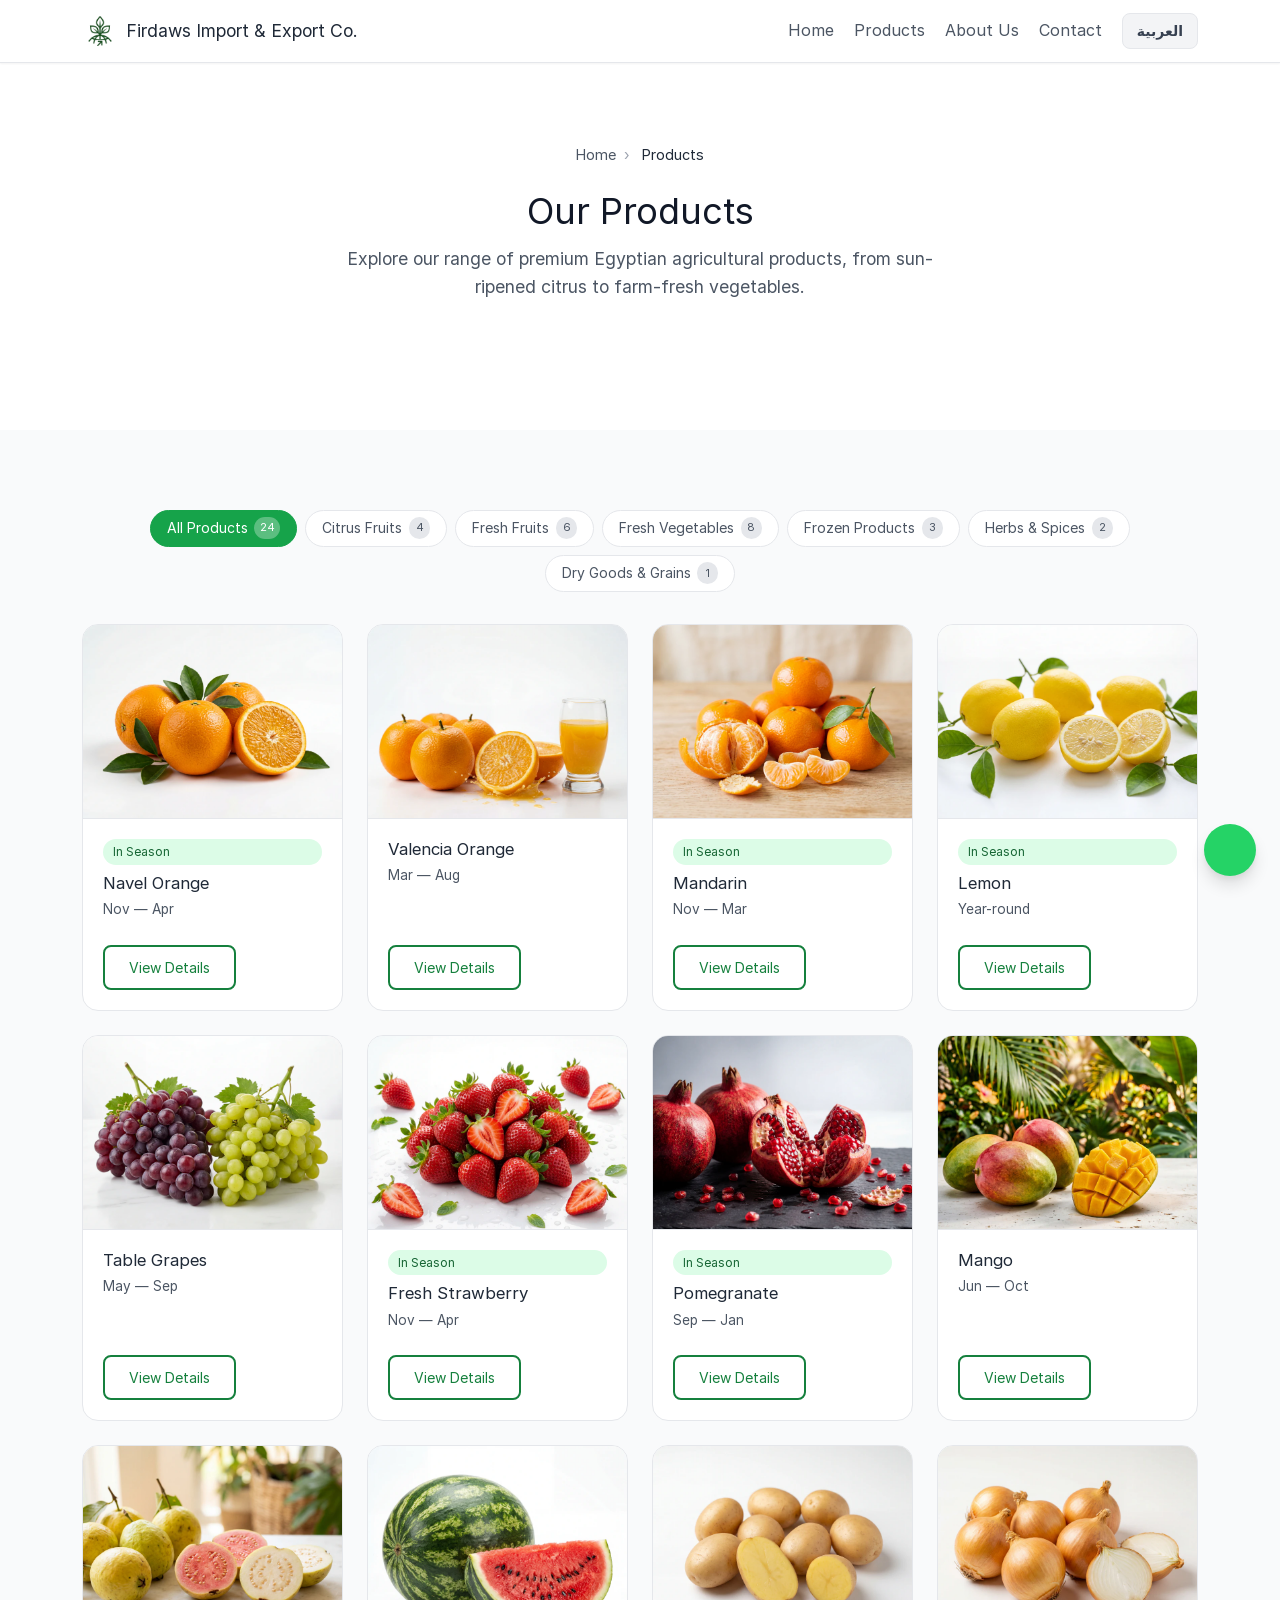
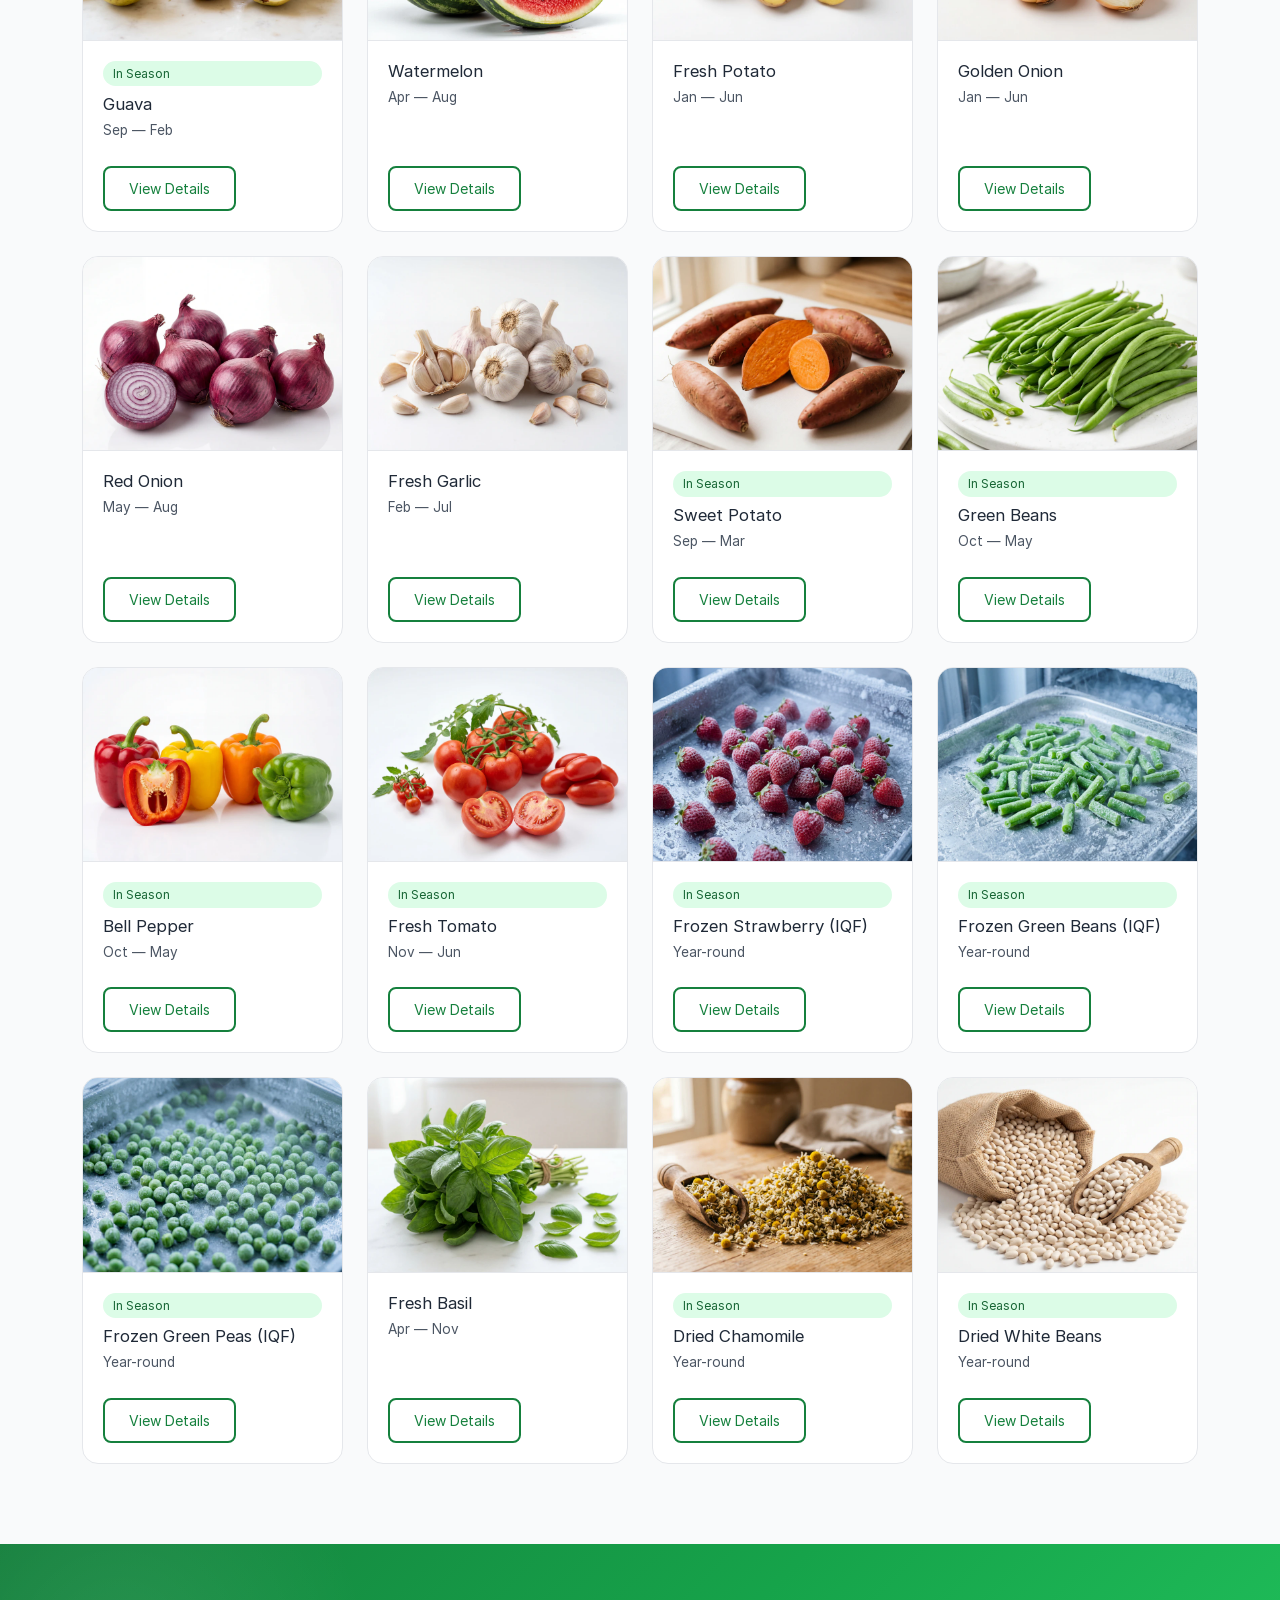
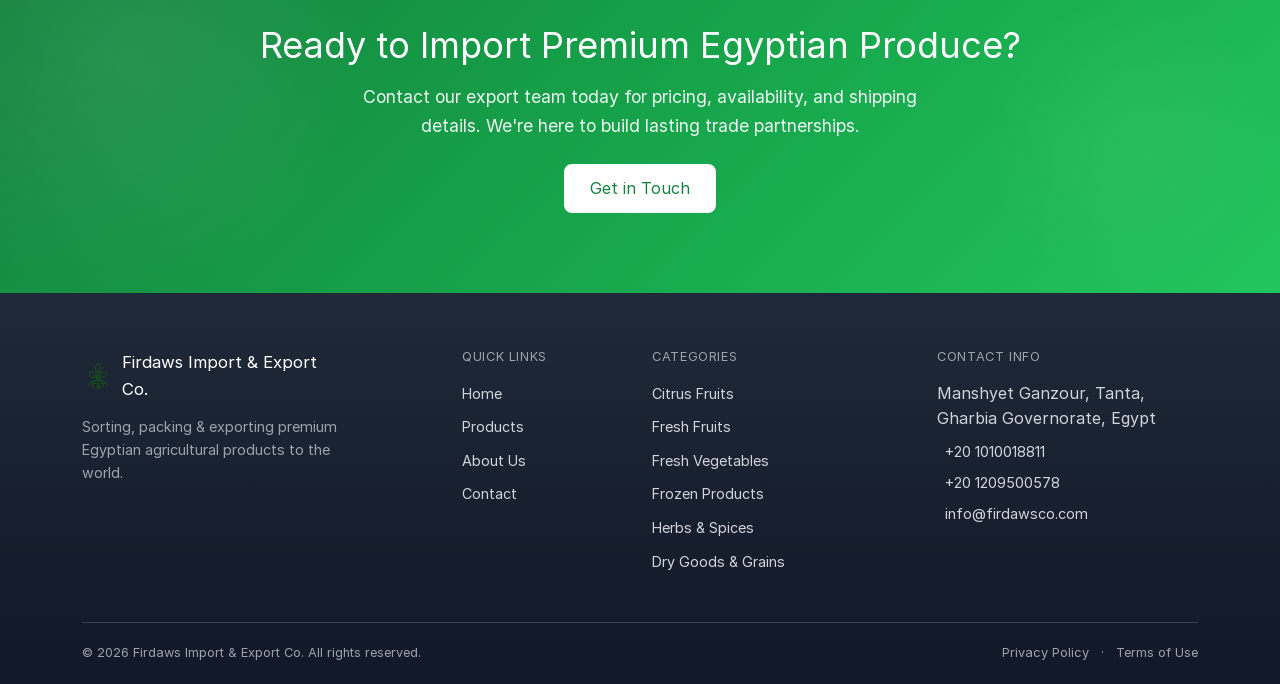
==== commit 5aee5587: "Phase 6: Performance Optimization + SEO Fix — (1) PERFORMANCE: Deferred bootstrap-icons CSS via medi" ====
--- a/products/index.html
+++ b/products/index.html
@@ -46,6 +46,7 @@
   <!-- Font Preload -->
   <link rel="preload" href="../assets/fonts/inter-variable.woff2" as="font" type="font/woff2" crossorigin="anonymous">
   <link rel="preload" href="../assets/fonts/cairo-variable.woff2" as="font" type="font/woff2" crossorigin="anonymous">
+  <link rel="preload" href="../assets/vendor/bootstrap-icons-1.11.3/font/fonts/bootstrap-icons.woff2?dd67030699838ea613ee6dbda90effa6" as="font" type="font/woff2" crossorigin="anonymous">
 
   <!-- Favicon & Manifest -->
   <link rel="icon" type="image/x-icon" href="../favicon.ico">
@@ -59,8 +60,9 @@
 
   <!-- Stylesheets -->
   <link rel="stylesheet" id="bootstrap-css" href="../assets/vendor/bootstrap-5.3.3/css/bootstrap.min.css">
-  <link rel="stylesheet" href="../assets/vendor/bootstrap-icons-1.11.3/font/bootstrap-icons.min.css">
-  <link rel="stylesheet" href="../assets/css/theme.css">
+  <link rel="stylesheet" href="../assets/vendor/bootstrap-icons-1.11.3/font/bootstrap-icons.min.css" media="print" onload="this.media='all'">
+  <noscript><link rel="stylesheet" href="../assets/vendor/bootstrap-icons-1.11.3/font/bootstrap-icons.min.css"></noscript>
+  <link rel="stylesheet" href="../assets/css/theme.min.css">
 </head>
 
 <body>
@@ -244,7 +246,7 @@
 
   <!-- Scripts — deferred, non-blocking, correct order -->
   <script src="../assets/vendor/bootstrap-5.3.3/js/bootstrap.min.js" defer></script>
-  <script src="../assets/js/company-data.js" defer></script>
+  <script src="../assets/js/company-data.min.js" defer></script>
   <script src="../assets/js/utils.js" defer></script>
   <script src="../assets/js/shared-page.js" defer></script>
   <script src="../assets/js/products-app.js" defer></script>
--- a/assets/css/theme.min.css
+++ b/assets/css/theme.min.css
@@ -0,0 +1 @@
+@font-face{font-family:'Inter Variable';src:url('../fonts/inter-variable.woff2') format('woff2');font-weight:100 900;font-style:normal;font-display:swap}@font-face{font-family:'Cairo Variable';src:url('../fonts/cairo-variable.woff2') format('woff2');font-weight:200 1000;font-style:normal;font-display:swap}@font-face{font-family:bootstrap-icons;src:url('../vendor/bootstrap-icons-1.11.3/font/fonts/bootstrap-icons.woff2?dd67030699838ea613ee6dbda90effa6') format('woff2'),url('../vendor/bootstrap-icons-1.11.3/font/fonts/bootstrap-icons.woff?dd67030699838ea613ee6dbda90effa6') format('woff');font-display:swap}:root{--fw-font-en:'Inter Variable',system-ui,-apple-system,sans-serif;--fw-font-ar:'Cairo Variable','Segoe UI',Tahoma,sans-serif;--fw-font-body:var(--fw-font-en);--fw-green-50:#f0fdf4;--fw-green-100:#dcfce7;--fw-green-200:#bbf7d0;--fw-green-300:#86efac;--fw-green-400:#4ade80;--fw-green-500:#22c55e;--fw-green-600:#16a34a;--fw-green-700:#15803d;--fw-green-800:#166534;--fw-green-900:#14532d;--fw-primary:var(--fw-green-600);--fw-primary-hover:var(--fw-green-700);--fw-primary-light:var(--fw-green-50);--fw-white:#ffffff;--fw-gray-50:#f9fafb;--fw-gray-100:#f3f4f6;--fw-gray-200:#e5e7eb;--fw-gray-300:#d1d5db;--fw-gray-400:#9ca3af;--fw-gray-500:#6b7280;--fw-gray-600:#4b5563;--fw-gray-700:#374151;--fw-gray-800:#1f2937;--fw-gray-900:#111827;--fw-bg:var(--fw-white);--fw-bg-alt:var(--fw-gray-50);--fw-text:var(--fw-gray-800);--fw-text-muted:var(--fw-gray-600);--fw-border:var(--fw-gray-200);--fw-orange:#f97316;--fw-emerald:#10b981;--fw-teal:#14b8a6;--fw-cyan:#06b6d4;--fw-lime:#84cc16;--fw-amber:#f59e0b;--fw-radius:0.5rem;--fw-radius-lg:1rem;--fw-section-py:5rem;--fw-shadow-sm:0 1px 2px rgba(0, 0, 0, 0.05);--fw-shadow:0 1px 3px rgba(0, 0, 0, 0.1),0 1px 2px rgba(0, 0, 0, 0.06);--fw-shadow-md:0 4px 6px rgba(0, 0, 0, 0.07),0 2px 4px rgba(0, 0, 0, 0.06);--fw-shadow-lg:0 10px 15px rgba(0, 0, 0, 0.1),0 4px 6px rgba(0, 0, 0, 0.05)}*,::after,::before{box-sizing:border-box}body{font-family:var(--fw-font-body);color:var(--fw-text);background-color:var(--fw-bg);line-height:1.6;-webkit-font-smoothing:antialiased;-moz-osx-font-smoothing:grayscale}img{max-width:100%;height:auto}a{color:var(--fw-primary);text-decoration:none}a:hover{color:var(--fw-primary-hover)}.skip-link{position:absolute;top:-100%;left:0;z-index:9999;padding:.75rem 1.5rem;background-color:var(--fw-primary);color:var(--fw-white);font-weight:600;border-radius:0 0 var(--fw-radius) 0;transition:top .2s}.skip-link:focus{top:0;color:var(--fw-white)}.fw-navbar{background-color:var(--fw-white);border-bottom:1px solid var(--fw-border);box-shadow:var(--fw-shadow-sm)}.fw-navbar .navbar-toggler{border:none;padding:.25rem .5rem}.fw-navbar .navbar-toggler:focus{box-shadow:0 0 0 .2rem rgba(22,163,74,.25)}.fw-brand{display:flex;align-items:center;gap:.5rem;text-decoration:none;color:var(--fw-text);font-weight:700;font-size:1.1rem}.fw-brand:hover{color:var(--fw-green-700)}.fw-brand-logo{width:36px;height:36px;object-fit:contain}.fw-navbar .nav-link{color:var(--fw-gray-600);font-weight:500;padding:.5rem .75rem;border-radius:var(--fw-radius);transition:color .2s,background-color .2s}.fw-navbar .nav-link:focus,.fw-navbar .nav-link:hover{color:var(--fw-green-700);background-color:var(--fw-primary-light)}.fw-navbar .nav-link[aria-current=page]{color:var(--fw-green-800);font-weight:600}.fw-btn-primary{display:inline-flex;align-items:center;gap:.5rem;padding:.625rem 1.5rem;background-color:var(--fw-primary);color:var(--fw-white);font-weight:600;border:2px solid var(--fw-primary);border-radius:var(--fw-radius);cursor:pointer;transition:background-color .2s,border-color .2s,box-shadow .2s}.fw-btn-primary:focus,.fw-btn-primary:hover{background-color:var(--fw-primary-hover);border-color:var(--fw-primary-hover);color:var(--fw-white);box-shadow:var(--fw-shadow-md)}.fw-btn-outline{display:inline-flex;align-items:center;gap:.5rem;padding:.625rem 1.5rem;background-color:transparent;color:var(--fw-green-700);font-weight:600;border:2px solid var(--fw-green-700);border-radius:var(--fw-radius);cursor:pointer;transition:background-color .2s,color .2s,box-shadow .2s}.fw-btn-outline:focus,.fw-btn-outline:hover{background-color:var(--fw-green-700);color:var(--fw-white);box-shadow:var(--fw-shadow-md)}.fw-btn-whatsapp{display:inline-flex;align-items:center;gap:.5rem;padding:.625rem 1.5rem;background-color:#25d366;color:var(--fw-white);font-weight:600;border:2px solid #25d366;border-radius:var(--fw-radius);cursor:pointer;transition:background-color .2s,box-shadow .2s}.fw-btn-whatsapp:focus,.fw-btn-whatsapp:hover{background-color:#1da851;border-color:#1da851;color:var(--fw-white);box-shadow:var(--fw-shadow-md)}.fw-btn-lang{display:inline-flex;align-items:center;padding:.375rem .875rem;background-color:var(--fw-gray-100);color:var(--fw-gray-700);font-weight:600;font-size:.875rem;border:1px solid var(--fw-border);border-radius:var(--fw-radius);cursor:pointer;transition:background-color .2s,color .2s}.fw-btn-lang:focus,.fw-btn-lang:hover{background-color:var(--fw-gray-200);color:var(--fw-gray-900)}.fw-hero{padding:5rem 0 4rem;background-color:var(--fw-primary-light);position:relative;overflow:hidden}.fw-hero::before{content:'';position:absolute;top:-50%;right:-20%;width:600px;height:600px;background:radial-gradient(circle,rgba(22,163,74,.08) 0,transparent 70%);border-radius:50%;pointer-events:none}.fw-hero-title{font-size:clamp(2rem, 5vw, 3.25rem);font-weight:800;line-height:1.2;color:var(--fw-gray-900);margin-bottom:1.25rem}.fw-hero-subtitle{font-size:clamp(1rem, 2.5vw, 1.25rem);color:var(--fw-gray-600);max-width:640px;margin-left:auto;margin-right:auto;line-height:1.7}.fw-section{padding:var(--fw-section-py) 0}.fw-section-alt{background-color:var(--fw-bg-alt)}.fw-section-title{font-size:clamp(1.5rem, 3vw, 2.25rem);font-weight:700;color:var(--fw-gray-900);margin-bottom:.75rem}.fw-section-subtitle{font-size:1.1rem;color:var(--fw-text-muted);max-width:600px;margin-left:auto;margin-right:auto}.fw-cat-card{display:block;padding:1.5rem;border:1px solid var(--fw-border);border-radius:var(--fw-radius-lg);background-color:var(--fw-white);text-decoration:none;color:var(--fw-text);transition:transform .2s,box-shadow .2s,border-color .2s;height:100%}.fw-cat-card:hover{transform:translateY(-4px);box-shadow:var(--fw-shadow-lg);color:var(--fw-text)}.fw-cat-card i{font-size:2rem;margin-bottom:.75rem;display:block}.fw-cat-card h3{font-size:1.1rem;font-weight:700;margin-bottom:.5rem}.fw-cat-card p{font-size:.875rem;color:var(--fw-text-muted);margin-bottom:.75rem;line-height:1.6}.fw-cat-count{font-size:.8rem;font-weight:600;color:var(--fw-text-muted)}.fw-cat-card--orange{border-top:3px solid var(--fw-orange)}.fw-cat-card--orange i{color:var(--fw-orange)}.fw-cat-card--emerald{border-top:3px solid var(--fw-emerald)}.fw-cat-card--emerald i{color:var(--fw-emerald)}.fw-cat-card--teal{border-top:3px solid var(--fw-teal)}.fw-cat-card--teal i{color:var(--fw-teal)}.fw-cat-card--cyan{border-top:3px solid var(--fw-cyan)}.fw-cat-card--cyan i{color:var(--fw-cyan)}.fw-cat-card--lime{border-top:3px solid var(--fw-lime)}.fw-cat-card--lime i{color:var(--fw-lime)}.fw-cat-card--amber{border-top:3px solid var(--fw-amber)}.fw-cat-card--amber i{color:var(--fw-amber)}.fw-cat-card:hover.fw-cat-card--orange{border-color:var(--fw-orange)}.fw-cat-card:hover.fw-cat-card--emerald{border-color:var(--fw-emerald)}.fw-cat-card:hover.fw-cat-card--teal{border-color:var(--fw-teal)}.fw-cat-card:hover.fw-cat-card--cyan{border-color:var(--fw-cyan)}.fw-cat-card:hover.fw-cat-card--lime{border-color:var(--fw-lime)}.fw-cat-card:hover.fw-cat-card--amber{border-color:var(--fw-amber)}.fw-product-card{border:1px solid var(--fw-border);border-radius:var(--fw-radius-lg);background-color:var(--fw-white);overflow:hidden;transition:transform .2s,box-shadow .2s;height:100%;display:flex;flex-direction:column}.fw-product-card:hover{transform:translateY(-4px);box-shadow:var(--fw-shadow-lg)}.fw-product-card img{width:100%;height:200px;object-fit:cover;border-bottom:1px solid var(--fw-border)}.fw-product-card-body{padding:1.25rem;flex:1;display:flex;flex-direction:column}.fw-product-card-body h3{font-size:1.05rem;font-weight:700;margin-bottom:.375rem}.fw-product-card-body p{font-size:.85rem;color:var(--fw-text-muted);margin-bottom:.75rem}.fw-product-badge{display:inline-block;font-size:.75rem;font-weight:600;padding:.2rem .6rem;border-radius:999px;margin-bottom:.5rem}.fw-badge-season{background-color:var(--fw-green-100);color:var(--fw-green-800)}.fw-product-card-footer{margin-top:auto;padding-top:.75rem}.fw-calendar-table{width:100%;font-size:.8rem;border-collapse:collapse}.fw-calendar-table td,.fw-calendar-table th{padding:.4rem .35rem;text-align:center;border:1px solid var(--fw-border);white-space:nowrap}.fw-calendar-table thead th{background-color:var(--fw-gray-100);font-weight:700;color:var(--fw-gray-700);position:sticky;top:0;z-index:1}.fw-calendar-table thead th:first-child{text-align:start;min-width:140px}.fw-calendar-table tbody td:first-child{text-align:start;font-weight:600;color:var(--fw-gray-700);background-color:var(--fw-white)}.fw-cal-active{background-color:var(--fw-green-500);color:var(--fw-white)}.fw-calendar-wrap{overflow-x:auto;-webkit-overflow-scrolling:touch;border-radius:var(--fw-radius);border:1px solid var(--fw-border)}.fw-cert-card{text-align:center;padding:1.5rem 1rem;border:1px solid var(--fw-border);border-radius:var(--fw-radius-lg);background-color:var(--fw-white);height:100%;transition:box-shadow .2s}.fw-cert-card:hover{box-shadow:var(--fw-shadow-md)}.fw-cert-logo{max-height:60px;width:auto;margin-bottom:1rem;object-fit:contain}.fw-cert-card h3{font-size:.95rem;font-weight:700;margin-bottom:.5rem;color:var(--fw-gray-800)}.fw-cert-card p{font-size:.8rem;color:var(--fw-text-muted);line-height:1.5;margin-bottom:0}.fw-cta{padding:var(--fw-section-py) 0;background-color:var(--fw-primary);color:var(--fw-white);position:relative;overflow:hidden}.fw-cta::before{content:'';position:absolute;top:-40%;left:-10%;width:500px;height:500px;background:radial-gradient(circle,rgba(255,255,255,.08) 0,transparent 70%);border-radius:50%;pointer-events:none}.fw-cta-title{font-size:clamp(1.5rem, 3vw, 2.25rem);font-weight:700;color:var(--fw-white)}.fw-cta-text{color:rgba(255,255,255,.92);font-size:1.1rem;max-width:600px;margin-left:auto;margin-right:auto}.fw-cta .fw-btn-outline{border-color:var(--fw-white);color:var(--fw-white)}.fw-cta .fw-btn-outline:focus,.fw-cta .fw-btn-outline:hover{background-color:var(--fw-white);color:var(--fw-primary)}.fw-faq .accordion-item{border:1px solid var(--fw-border);margin-bottom:.5rem;border-radius:var(--fw-radius)!important;overflow:hidden}.fw-faq .accordion-button{font-weight:600;color:var(--fw-gray-800);background-color:var(--fw-white);padding:1rem 1.25rem}.fw-faq .accordion-button:not(.collapsed){background-color:var(--fw-primary-light);color:var(--fw-primary);box-shadow:none}.fw-faq .accordion-button:focus{box-shadow:0 0 0 .2rem rgba(22,163,74,.25);border-color:transparent}.fw-faq .accordion-body{color:var(--fw-gray-600);line-height:1.7;padding:1rem 1.25rem}.fw-about-certs{display:flex;flex-wrap:wrap;align-items:center;justify-content:center;gap:1.5rem;margin-top:2rem}.fw-about-certs img{height:40px;width:auto;object-fit:contain;opacity:.7;transition:opacity .2s;filter:grayscale(30%)}.fw-about-certs img:hover{opacity:1;filter:grayscale(0%)}.fw-footer{background-color:var(--fw-gray-800);color:var(--fw-gray-300);padding:3.5rem 0 0}.fw-footer-brand{display:flex;align-items:center;gap:.5rem;margin-bottom:.75rem}.fw-footer-brand img{width:32px;height:32px;object-fit:contain}.fw-footer-brand span{font-weight:700;font-size:1.05rem;color:var(--fw-white)}.fw-footer-tagline{font-size:.9rem;color:var(--fw-gray-400);line-height:1.6}.fw-footer-heading{font-size:.8rem;font-weight:700;text-transform:uppercase;letter-spacing:.05em;color:var(--fw-gray-400);margin-bottom:1rem}.fw-footer-links{list-style:none;padding:0;margin:0}.fw-footer-links li{margin-bottom:.5rem}.fw-footer-links a{color:var(--fw-gray-300);font-size:.9rem;text-decoration:none;transition:color .2s}.fw-footer-links a:hover{color:var(--fw-white)}.fw-footer-contact-item{display:flex;align-items:center;gap:.5rem;margin-bottom:.5rem;font-size:.9rem}.fw-footer-contact-item i{color:var(--fw-green-400);font-size:1rem;flex-shrink:0}.fw-footer-contact-item a{color:var(--fw-gray-300);text-decoration:none}.fw-footer-contact-item a:hover{color:var(--fw-white)}.fw-footer-bottom{border-top:1px solid var(--fw-gray-700);padding:1.25rem 0;margin-top:2.5rem;display:flex;flex-wrap:wrap;justify-content:space-between;align-items:center;gap:.75rem;font-size:.8rem;color:var(--fw-gray-400)}.fw-footer-bottom a{color:var(--fw-gray-400);text-decoration:none}.fw-footer-bottom a:hover{color:var(--fw-white)}.fw-whatsapp-float{display:flex;align-items:center;justify-content:center;width:52px;height:52px;border-radius:50%;background-color:#25d366;color:var(--fw-white);font-size:1.4rem;text-decoration:none;box-shadow:var(--fw-shadow-lg);transition:transform .2s,box-shadow .2s}.fw-whatsapp-float:hover{transform:scale(1.1);box-shadow:0 6px 20px rgba(37,211,102,.4);color:var(--fw-white)}.fw-floating-actions{position:fixed;bottom:1.5rem;right:1.5rem;z-index:1000;display:flex;flex-direction:column;align-items:center;gap:.75rem}[dir=rtl] .fw-floating-actions{right:auto;left:1.5rem}.fw-back-to-top{position:relative;width:52px;height:52px;border-radius:50%;background:rgba(255,255,255,.12);backdrop-filter:blur(8px);-webkit-backdrop-filter:blur(8px);border:none;cursor:pointer;opacity:0;pointer-events:none;transform:translateY(10px);transition:opacity .3s,transform .3s}.fw-back-to-top.visible{opacity:1;pointer-events:auto;transform:translateY(0)}.fw-back-to-top__ring{position:absolute;inset:0;transform:rotate(-90deg);pointer-events:none}.fw-back-to-top__track{fill:none;stroke:var(--fw-gray-300);opacity:.3;stroke-width:3}.fw-back-to-top__progress{fill:none;stroke:var(--fw-primary);stroke-width:3;stroke-linecap:round;transition:stroke-dashoffset .15s ease-out}.fw-back-to-top__icon{position:absolute;inset:0;display:flex;align-items:center;justify-content:center;color:var(--fw-gray-600);font-size:1.1rem;text-shadow:0 0 8px rgba(22,163,74,.35);transition:text-shadow .3s,color .3s}.fw-back-to-top:hover .fw-back-to-top__icon{color:var(--fw-primary);text-shadow:0 0 14px rgba(22,163,74,.55)}@media (prefers-reduced-motion:reduce){.fw-back-to-top{transition:none}.fw-back-to-top__progress{transition:none}.fw-back-to-top__icon{transition:none;text-shadow:none}}[dir=rtl] body{text-align:right}@media (max-width:767.98px){:root{--fw-section-py:3rem}.fw-hero{padding:3rem 0 2.5rem}.fw-calendar-table{font-size:.7rem}.fw-calendar-table td,.fw-calendar-table th{padding:.3rem .25rem}.fw-footer-bottom{flex-direction:column;text-align:center}}@media (max-width:575.98px){.fw-hero-title{font-size:1.75rem}.fw-about-certs img{height:30px}}.fw-breadcrumb{display:flex;flex-wrap:wrap;align-items:center;gap:.25rem;list-style:none;padding:0;margin:0 0 1.5rem;font-size:.9rem}.fw-breadcrumb li{display:flex;align-items:center;color:var(--fw-text-muted)}.fw-breadcrumb li:not(:last-child)::after{content:'›';margin-left:.5rem;margin-right:.5rem;color:var(--fw-gray-400)}.fw-breadcrumb a{color:var(--fw-text-muted);text-decoration:none;transition:color .2s}.fw-breadcrumb a:hover{color:var(--fw-primary)}.fw-breadcrumb [aria-current=page]{color:var(--fw-gray-800);font-weight:600}[dir=rtl] .fw-breadcrumb li:not(:last-child)::after{content:'‹'}.fw-filter-bar{display:flex;flex-wrap:wrap;gap:.5rem;justify-content:center;margin-bottom:2rem}.fw-filter-btn{display:inline-flex;align-items:center;padding:.4rem 1rem;font-size:.875rem;font-weight:500;color:var(--fw-gray-600);background-color:var(--fw-white);border:1px solid var(--fw-border);border-radius:999px;cursor:pointer;transition:all .2s}.fw-filter-btn:hover{border-color:var(--fw-primary);color:var(--fw-primary)}.fw-filter-btn.active{background-color:var(--fw-primary);border-color:var(--fw-primary);color:var(--fw-white)}.fw-product-hero-img{width:100%;max-height:450px;object-fit:cover;border-radius:var(--fw-radius-lg);border:1px solid var(--fw-border)}.fw-product-hero-name{font-size:clamp(1.5rem, 3vw, 2.25rem);font-weight:700;color:var(--fw-gray-900);margin-bottom:.75rem}.fw-product-hero-desc{color:var(--fw-gray-600);line-height:1.7;margin-bottom:1.5rem}.fw-product-varieties{margin-bottom:1.5rem}.fw-product-varieties h3{font-size:1rem;font-weight:700;color:var(--fw-gray-800);margin-bottom:.5rem}.fw-product-varieties ul{list-style:disc;padding-left:1.25rem;margin:0}.fw-product-varieties li{margin-bottom:.25rem;font-size:.9rem;color:var(--fw-gray-600)}[dir=rtl] .fw-product-varieties ul{padding-left:0;padding-right:1.25rem}.fw-specs-table{width:100%;border-collapse:collapse;border:1px solid var(--fw-border);border-radius:var(--fw-radius);overflow:hidden}.fw-specs-table td,.fw-specs-table th{padding:.75rem 1rem;font-size:.9rem;border-bottom:1px solid var(--fw-border);text-align:start}.fw-specs-table th{background-color:var(--fw-gray-50);color:var(--fw-gray-700);font-weight:600;width:40%}.fw-specs-table td{color:var(--fw-gray-600)}.fw-specs-table tr:last-child td,.fw-specs-table tr:last-child th{border-bottom:none}.fw-packaging-card{padding:1.5rem;border:1px solid var(--fw-border);border-radius:var(--fw-radius-lg);background-color:var(--fw-white)}.fw-packaging-card h3{font-size:1rem;font-weight:700;color:var(--fw-gray-800);margin-bottom:.75rem}.fw-packaging-card ul{list-style:none;padding:0;margin:0}.fw-packaging-card li{padding:.5rem 0;font-size:.9rem;color:var(--fw-gray-600);border-bottom:1px solid var(--fw-gray-100)}.fw-packaging-card li:last-child{border-bottom:none}.fw-empty-state{text-align:center;padding:3rem 1rem;color:var(--fw-gray-500)}.fw-empty-state p{font-size:1.1rem;margin-bottom:0}@media (max-width:767.98px){.fw-product-hero-img{max-height:300px}.fw-filter-bar{gap:.375rem}.fw-filter-btn{font-size:.8rem;padding:.3rem .75rem}}.fw-hero--compact{padding:3rem 0 2.5rem}.fw-hero--compact .fw-hero-title{font-size:clamp(1.75rem, 4vw, 2.75rem);margin-bottom:.75rem}.fw-hero--compact .fw-hero-subtitle{font-size:1.05rem;margin-bottom:0}.fw-about-text{font-size:1.05rem;line-height:1.8;color:var(--fw-gray-600)}.fw-mission-card{padding:2.5rem;border:1px solid var(--fw-border);border-radius:var(--fw-radius-lg);background-color:var(--fw-white)}.fw-mission-card i{font-size:2.5rem;color:var(--fw-primary);display:block;margin-bottom:1rem}.fw-value-card{text-align:center;padding:2rem 1.5rem;border:1px solid var(--fw-border);border-radius:var(--fw-radius-lg);background-color:var(--fw-white);height:100%;transition:transform .2s,box-shadow .2s}.fw-value-card:hover{transform:translateY(-4px);box-shadow:var(--fw-shadow-lg)}.fw-value-card i{font-size:2rem;color:var(--fw-primary);margin-bottom:1rem;display:block}.fw-value-card h3{font-size:1.05rem;font-weight:700;color:var(--fw-gray-800);margin-bottom:.5rem}.fw-value-card p{font-size:.9rem;color:var(--fw-text-muted);line-height:1.6;margin-bottom:0}.fw-contact-form .form-label{font-weight:600;font-size:.9rem;color:var(--fw-gray-700);margin-bottom:.375rem}.fw-contact-form .form-control,.fw-contact-form .form-select{border:1px solid var(--fw-border);border-radius:var(--fw-radius);padding:.625rem .875rem;font-size:.95rem;transition:border-color .2s,box-shadow .2s}.fw-contact-form .form-control:focus,.fw-contact-form .form-select:focus{border-color:var(--fw-primary);box-shadow:0 0 0 .2rem rgba(22,163,74,.15)}.fw-form-success{display:flex;align-items:center;gap:.75rem;padding:1rem 1.25rem;margin-top:1rem;background-color:var(--fw-green-50);border:1px solid var(--fw-green-200);border-radius:var(--fw-radius);color:var(--fw-green-800)}.fw-form-success i{font-size:1.25rem;color:var(--fw-green-600);flex-shrink:0}.fw-form-success p{margin:0;font-weight:500}.fw-contact-info{display:flex;flex-direction:column;gap:1.5rem}.fw-contact-info-item{display:flex;gap:1rem;align-items:flex-start}.fw-contact-info-icon{display:flex;align-items:center;justify-content:center;width:44px;height:44px;min-width:44px;border-radius:var(--fw-radius);background-color:var(--fw-primary-light);color:var(--fw-primary);font-size:1.1rem}.fw-contact-info-item h3{font-size:.8rem;font-weight:700;text-transform:uppercase;letter-spacing:.05em;color:var(--fw-gray-400);margin-bottom:.25rem}.fw-contact-info-item p{font-size:.95rem;color:var(--fw-gray-700);margin-bottom:0;line-height:1.5}.fw-contact-info-item a{font-size:.95rem;color:var(--fw-primary);text-decoration:none;font-weight:500}.fw-contact-info-item a:hover{color:var(--fw-primary-hover)}@media (max-width:767.98px){.fw-hero--compact{padding:2rem 0 1.5rem}.fw-mission-card{padding:1.5rem}.fw-value-card{padding:1.5rem 1rem}}.fw-legal-toc{position:sticky;top:5rem;max-height:calc(100vh - 6rem);overflow-y:auto;padding:1.5rem;background-color:var(--fw-gray-50);border:1px solid var(--fw-border);border-radius:var(--fw-radius-lg)}.fw-legal-toc-title{font-size:.8rem;font-weight:700;text-transform:uppercase;letter-spacing:.05em;color:var(--fw-gray-400);margin-bottom:.75rem}.fw-legal-toc-list{list-style:none;padding:0;margin:0;counter-reset:toc-counter}.fw-legal-toc-list li{counter-increment:toc-counter;margin-bottom:.25rem}.fw-legal-toc-list a{display:block;padding:.375rem .5rem;font-size:.85rem;color:var(--fw-gray-600);text-decoration:none;border-radius:var(--fw-radius);transition:color .2s,background-color .2s}.fw-legal-toc-list a::before{content:counter(toc-counter,decimal-leading-zero) '. ';font-weight:600;color:var(--fw-gray-400)}.fw-legal-toc-list a:focus,.fw-legal-toc-list a:hover{color:var(--fw-primary);background-color:var(--fw-white)}.fw-legal-article{max-width:780px}.fw-legal-intro-note{display:flex;gap:.75rem;padding:1.25rem;margin-bottom:2.5rem;background-color:var(--fw-green-50);border:1px solid var(--fw-green-200);border-radius:var(--fw-radius-lg);color:var(--fw-gray-700);font-size:.95rem;line-height:1.7}.fw-legal-intro-note i{color:var(--fw-primary);font-size:1.25rem;flex-shrink:0;margin-top:.15rem}.fw-legal-intro-note p{margin:0}.fw-legal-section{padding-bottom:2rem;margin-bottom:2rem;border-bottom:1px solid var(--fw-border)}.fw-legal-section:last-child{border-bottom:none;margin-bottom:0;padding-bottom:0}.fw-legal-section-heading{display:flex;align-items:baseline;gap:.75rem;font-size:1.25rem;font-weight:700;color:var(--fw-gray-900);margin-bottom:1rem}.fw-legal-section-num{font-size:.85rem;font-weight:700;color:var(--fw-primary);min-width:2rem}.fw-legal-section p{font-size:.95rem;line-height:1.8;color:var(--fw-gray-600);margin-bottom:1rem}.fw-legal-section p:last-child{margin-bottom:0}.fw-legal-contact-block{padding:1.5rem;background-color:var(--fw-gray-50);border:1px solid var(--fw-border);border-radius:var(--fw-radius-lg);margin-top:1.25rem}.fw-legal-contact-row{display:flex;align-items:center;gap:.75rem;padding:.5rem 0;font-size:.9rem;color:var(--fw-gray-700)}.fw-legal-contact-row:not(:last-child){border-bottom:1px solid var(--fw-gray-100)}.fw-legal-contact-row i{color:var(--fw-primary);font-size:1rem;width:1.25rem;text-align:center;flex-shrink:0}.fw-legal-contact-row a{color:var(--fw-primary);text-decoration:none;font-weight:500}.fw-legal-contact-row a:hover{color:var(--fw-primary-hover)}.fw-legal-header-badge{display:inline-flex;align-items:center;gap:.375rem;padding:.3rem .75rem;font-size:.75rem;font-weight:700;text-transform:uppercase;letter-spacing:.05em;background-color:var(--fw-green-100);color:var(--fw-green-800);border-radius:999px;margin-bottom:.75rem}.fw-legal-header-meta{font-size:.9rem;color:var(--fw-text-muted);margin-top:.75rem;margin-bottom:0;display:flex;flex-wrap:wrap;align-items:center;gap:.25rem}.fw-legal-header-meta time{font-weight:600;color:var(--fw-gray-700)}.fw-legal-meta-sep{margin:0 .375rem;color:var(--fw-gray-300)}@media (max-width:991.98px){.fw-legal-article{max-width:100%}}@media (max-width:767.98px){.fw-legal-intro-note{flex-direction:column;gap:.5rem}.fw-legal-section-heading{font-size:1.1rem}.fw-legal-header-meta{font-size:.85rem}.fw-legal-contact-block{padding:1rem}}.fw-hero{background-image:linear-gradient(135deg,rgba(20,83,45,.88) 0,rgba(22,101,52,.82) 40%,rgba(21,128,61,.75) 100%),var(--fw-hero-bg,none);background-size:cover;background-position:center;background-repeat:no-repeat;padding:6rem 0 5rem}.fw-hero .fw-hero-title{color:var(--fw-white)}.fw-hero .fw-hero-subtitle{color:rgba(255,255,255,.92)}.fw-hero .fw-btn-primary{background-color:var(--fw-white);border-color:var(--fw-white);color:var(--fw-green-800)}.fw-hero .fw-btn-primary:focus,.fw-hero .fw-btn-primary:hover{background-color:var(--fw-gray-100);border-color:var(--fw-gray-100);color:var(--fw-green-900);box-shadow:var(--fw-shadow-lg)}.fw-hero .fw-btn-whatsapp{background-color:rgba(255,255,255,.15);border-color:rgba(255,255,255,.4);color:var(--fw-white)}.fw-hero .fw-btn-whatsapp:focus,.fw-hero .fw-btn-whatsapp:hover{background-color:#25d366;border-color:#25d366;color:var(--fw-white)}.fw-hero::before{background:radial-gradient(circle,rgba(255,255,255,.06) 0,transparent 70%)}.fw-hero--compact{background-image:none;background-color:var(--fw-primary-light);padding:3rem 0 2.5rem}.fw-hero--compact .fw-hero-title{color:var(--fw-gray-900)}.fw-hero--compact .fw-hero-subtitle{color:var(--fw-gray-600)}.fw-hero--compact::before{background:radial-gradient(circle,rgba(22,163,74,.08) 0,transparent 70%)}.fw-hero--home{--fw-hero-bg:url(../img/hero-bg.webp)}.fw-section .fw-hero-title{color:var(--fw-gray-900)}@media (max-width:767.98px){.fw-hero{padding:4rem 0 3rem}.fw-hero--compact{padding:2rem 0 1.5rem}}.fw-stats-bar{padding:3rem 0;background-color:var(--fw-white);border-bottom:1px solid var(--fw-border)}.fw-stats-grid{display:grid;grid-template-columns:repeat(4,1fr);gap:2rem;max-width:900px;margin:0 auto}.fw-stat-item{text-align:center}.fw-stat-icon{display:inline-flex;align-items:center;justify-content:center;width:52px;height:52px;border-radius:50%;background-color:var(--fw-green-50);color:var(--fw-primary);font-size:1.35rem;margin-bottom:.75rem}.fw-stat-value{display:block;font-size:clamp(1.75rem, 3vw, 2.25rem);font-weight:800;color:var(--fw-gray-900);line-height:1.2;margin-bottom:.25rem}.fw-stat-label{display:block;font-size:.875rem;font-weight:500;color:var(--fw-text-muted)}@media (max-width:767.98px){.fw-stats-bar{padding:2rem 0}.fw-stats-grid{grid-template-columns:repeat(2,1fr);gap:1.5rem}.fw-stat-icon{width:44px;height:44px;font-size:1.15rem;margin-bottom:.5rem}.fw-stat-value{font-size:1.5rem}}.fw-cta{background:linear-gradient(135deg,var(--fw-green-700) 0,var(--fw-green-600) 50%,var(--fw-green-500) 100%);position:relative}.fw-cta::after{content:'';position:absolute;bottom:-1px;right:0;width:300px;height:300px;background:radial-gradient(circle,rgba(255,255,255,.05) 0,transparent 70%);border-radius:50%;pointer-events:none}.fw-cta .fw-btn-outline{background-color:var(--fw-white);border-color:var(--fw-white);color:var(--fw-green-700);font-weight:700}.fw-cta .fw-btn-outline:focus,.fw-cta .fw-btn-outline:hover{background-color:var(--fw-gray-100);border-color:var(--fw-gray-100);color:var(--fw-green-800);transform:translateY(-2px);box-shadow:0 4px 12px rgba(0,0,0,.15)}.fw-product-card{overflow:hidden}.fw-product-card img{aspect-ratio:4/3;height:auto;object-fit:cover;transition:transform .35s ease}.fw-product-card:hover img{transform:scale(1.06)}.fw-product-card:hover{box-shadow:0 12px 24px rgba(0,0,0,.1),0 4px 8px rgba(0,0,0,.06)}.fw-product-card:hover .fw-product-card-body h3{color:var(--fw-primary)}.fw-product-card-body h3{transition:color .2s ease}@media (prefers-reduced-motion:reduce){.fw-product-card img{transition:none}.fw-product-card:hover img{transform:none}.fw-product-card-body h3{transition:none}}.fw-cat-card{padding:0;display:flex;flex-direction:column}.fw-cat-card-img-wrap{position:relative;overflow:hidden;border-radius:var(--fw-radius-lg) var(--fw-radius-lg) 0 0;flex-shrink:0}.fw-cat-card-img{width:100%;aspect-ratio:3/2;object-fit:cover;display:block;transition:transform .35s ease}.fw-cat-card:hover .fw-cat-card-img{transform:scale(1.06)}.fw-cat-card-badge{position:absolute;top:.75rem;right:.75rem;display:flex;align-items:center;justify-content:center;width:38px;height:38px;border-radius:50%;background-color:rgba(255,255,255,.92);backdrop-filter:blur(4px);-webkit-backdrop-filter:blur(4px);box-shadow:0 2px 8px rgba(0,0,0,.12);font-size:1.15rem;line-height:1;z-index:1;transition:transform .2s ease,box-shadow .2s ease}.fw-cat-card:hover .fw-cat-card-badge{transform:scale(1.08);box-shadow:0 4px 12px rgba(0,0,0,.18)}[dir=rtl] .fw-cat-card-badge{right:auto;left:.75rem}@media (prefers-reduced-motion:reduce){.fw-cat-card-badge{transition:none}.fw-cat-card:hover .fw-cat-card-badge{transform:none}}.fw-cat-card--orange .fw-cat-card-badge{color:var(--fw-orange)}.fw-cat-card--emerald .fw-cat-card-badge{color:var(--fw-emerald)}.fw-cat-card--teal .fw-cat-card-badge{color:var(--fw-teal)}.fw-cat-card--cyan .fw-cat-card-badge{color:var(--fw-cyan)}.fw-cat-card--lime .fw-cat-card-badge{color:var(--fw-lime)}.fw-cat-card--amber .fw-cat-card-badge{color:var(--fw-amber)}.fw-cat-card-body{padding:1.25rem;flex:1;display:flex;flex-direction:column}.fw-cat-card-body h3{font-size:1.1rem;font-weight:700;margin-bottom:.5rem}.fw-cat-card-body p{font-size:.85rem;color:var(--fw-text-muted);margin-bottom:.75rem;line-height:1.6;flex:1}.fw-cat-card-body .fw-cat-count{font-size:.8rem;font-weight:600;color:var(--fw-text-muted);margin-top:auto}.fw-cat-card-body>i.bi{display:none}.fw-cat-card--orange{border-top:none}.fw-cat-card--emerald{border-top:none}.fw-cat-card--teal{border-top:none}.fw-cat-card--cyan{border-top:none}.fw-cat-card--lime{border-top:none}.fw-cat-card--amber{border-top:none}.fw-cat-card--orange .fw-cat-card-body{border-top:3px solid var(--fw-orange)}.fw-cat-card--emerald .fw-cat-card-body{border-top:3px solid var(--fw-emerald)}.fw-cat-card--teal .fw-cat-card-body{border-top:3px solid var(--fw-teal)}.fw-cat-card--cyan .fw-cat-card-body{border-top:3px solid var(--fw-cyan)}.fw-cat-card--lime .fw-cat-card-body{border-top:3px solid var(--fw-lime)}.fw-cat-card--amber .fw-cat-card-body{border-top:3px solid var(--fw-amber)}@media (prefers-reduced-motion:reduce){.fw-cat-card-img{transition:none}.fw-cat-card:hover .fw-cat-card-img{transform:none}}.fw-pd-sticky-cta{position:fixed;bottom:0;left:0;right:0;z-index:1010;padding:.75rem 1rem;background-color:var(--fw-white);border-top:1px solid var(--fw-border);box-shadow:0 -2px 10px rgba(0,0,0,.08);transform:translateY(100%);transition:transform .3s ease}.fw-pd-sticky-cta.visible{transform:translateY(0)}.fw-pd-sticky-cta .fw-btn-whatsapp{width:100%;justify-content:center;padding:.75rem 1rem;font-size:1rem}@media (max-width:767.98px){body.has-sticky-cta .fw-floating-actions{bottom:5.5rem}}@media (min-width:768px){.fw-pd-sticky-cta{display:none!important}}.fw-specs-table tr:nth-child(2n) td,.fw-specs-table tr:nth-child(2n) th{background-color:var(--fw-gray-50)}@media (prefers-reduced-motion:reduce){.fw-pd-sticky-cta{transition:none}}.fw-filter-count{display:inline-flex;align-items:center;justify-content:center;min-width:1.35rem;height:1.35rem;padding:0 .35rem;font-size:.7rem;font-weight:700;line-height:1;border-radius:999px;margin-left:.4rem;background-color:var(--fw-gray-200);color:var(--fw-gray-600)}[dir=rtl] .fw-filter-count{margin-left:0;margin-right:.4rem}.fw-filter-btn.active .fw-filter-count{background-color:rgba(255,255,255,.3);color:var(--fw-white)}@supports (animation-timeline:view()){@keyframes fw-reveal-up{from{opacity:0;transform:translateY(30px)}to{opacity:1;transform:translateY(0)}}.fw-reveal{animation:fw-reveal-up ease both;animation-timeline:view();animation-range:entry 0% entry 30%}@media (prefers-reduced-motion:reduce){.fw-reveal{animation:none}}}[dir=rtl] body{line-height:1.8}[dir=rtl] .fw-cta-title,[dir=rtl] .fw-hero-title,[dir=rtl] .fw-product-hero-name,[dir=rtl] .fw-section-title{letter-spacing:0;line-height:1.4}[dir=rtl] .fw-about-text,[dir=rtl] .fw-cta-text,[dir=rtl] .fw-hero-subtitle,[dir=rtl] .fw-product-hero-desc,[dir=rtl] .fw-section-subtitle{letter-spacing:0;line-height:1.9}[dir=rtl] .fw-footer-heading{letter-spacing:0}[dir=rtl] .fw-legal-toc-title{letter-spacing:0}[dir=rtl] .fw-legal-header-badge{letter-spacing:0}[dir=rtl] .fw-stat-label{letter-spacing:0;line-height:1.6}[dir=rtl] .fw-cat-card-body p,[dir=rtl] .fw-cert-card p,[dir=rtl] .fw-product-card-body p,[dir=rtl] .fw-value-card p{line-height:1.8}[dir=rtl] .fw-faq .accordion-body{line-height:1.9}[dir=rtl] .fw-legal-section p{line-height:2}[dir=rtl] body{font-feature-settings:'calt' 1,'liga' 1;-webkit-font-feature-settings:'calt' 1,'liga' 1}.fw-calendar-mobile{display:none}@media (max-width:767.98px){.fw-calendar-wrap{display:none}.fw-calendar-mobile{display:block}.fw-cal-m-item{margin-bottom:.75rem;padding:.75rem;border:1px solid var(--fw-border);border-radius:var(--fw-radius);background-color:var(--fw-white)}.fw-cal-m-name{font-size:.85rem;font-weight:600;color:var(--fw-gray-700);margin-bottom:.4rem}.fw-cal-m-bar-wrap{display:grid;grid-template-columns:repeat(12,1fr);gap:2px;height:22px;border-radius:4px;overflow:hidden}.fw-cal-m-cell{background-color:var(--fw-gray-100);border-radius:2px}.fw-cal-m-cell.active{background-color:var(--fw-green-500)}.fw-cal-m-months{display:grid;grid-template-columns:repeat(12,1fr);gap:2px;margin-top:2px}.fw-cal-m-month-label{font-size:.55rem;color:var(--fw-gray-400);text-align:center;line-height:1}}.fw-footer{background:linear-gradient(180deg,var(--fw-gray-800) 0,var(--fw-gray-900) 100%)}.fw-footer-links a{position:relative;display:inline-block}.fw-footer-links a::after{content:'';position:absolute;bottom:-1px;left:0;width:0;height:1px;background-color:var(--fw-green-400);transition:width .25s ease}.fw-footer-links a:hover::after{width:100%}[dir=rtl] .fw-footer-links a::after{left:auto;right:0}@media (prefers-reduced-motion:reduce){.fw-footer-links a::after{transition:none}}.fw-mission-card{border-left:4px solid var(--fw-primary);background:linear-gradient(135deg,var(--fw-white) 0,var(--fw-green-50) 100%);text-align:start}[dir=rtl] .fw-mission-card{border-left:none;border-right:4px solid var(--fw-primary)}.fw-value-card:hover{border-top:3px solid var(--fw-primary)}.fw-contact-form .form-control:focus-visible,.fw-contact-form .form-select:focus-visible{outline:2px solid var(--fw-primary);outline-offset:1px;border-color:var(--fw-primary);box-shadow:0 0 0 .15rem rgba(22,163,74,.12)}@keyframes fw-success-slide{from{opacity:0;transform:translateY(10px)}to{opacity:1;transform:translateY(0)}}.fw-form-success{animation:fw-success-slide .4s ease both}@media (prefers-reduced-motion:reduce){.fw-form-success{animation:none}}.fw-contact-form .fw-btn-primary:hover{transform:translateY(-2px);box-shadow:0 4px 12px rgba(22,163,74,.25)}@media (prefers-reduced-motion:reduce){.fw-contact-form .fw-btn-primary:hover{transform:none}}@media print{#lang-switch,.fw-btn-outline,.fw-btn-primary,.fw-btn-whatsapp,.fw-cta,.fw-faq,.fw-filter-bar,.fw-floating-actions,.fw-navbar,.fw-pd-sticky-cta,.skip-link{display:none!important}body{color:#000;background:#fff;font-size:11pt;line-height:1.5}.fw-hero,.fw-hero--compact{background:0 0!important;padding:1rem 0}.fw-hero .fw-hero-title,.fw-hero--compact .fw-hero-title{color:#000;font-size:18pt}.fw-hero .fw-hero-subtitle,.fw-hero--compact .fw-hero-subtitle{color:#333}.fw-stats-bar{border:1px solid #ccc;padding:.5rem}.fw-stats-grid{display:flex;justify-content:space-around}.fw-stat-icon{display:none}.fw-footer{background:0 0;color:#000;border-top:1px solid #ccc;padding:1rem 0}.fw-footer a{color:#000;text-decoration:underline}.fw-product-card{break-inside:avoid;box-shadow:none;border:1px solid #ccc}.fw-product-card img{max-height:150px}.fw-specs-table{border:1px solid #000}.fw-specs-table td,.fw-specs-table th{border:1px solid #000}a[href^=http]::after{content:" (" attr(href) ")";font-size:9pt;color:#555}.fw-breadcrumb a::after,.fw-footer-links a::after{content:none}.fw-section{break-inside:avoid}h1,h2,h3{break-after:avoid}}.fw-not-found-section{min-height:50vh;display:flex;align-items:center}.fw-not-found-icon{font-size:4rem;color:var(--fw-gray-300)}
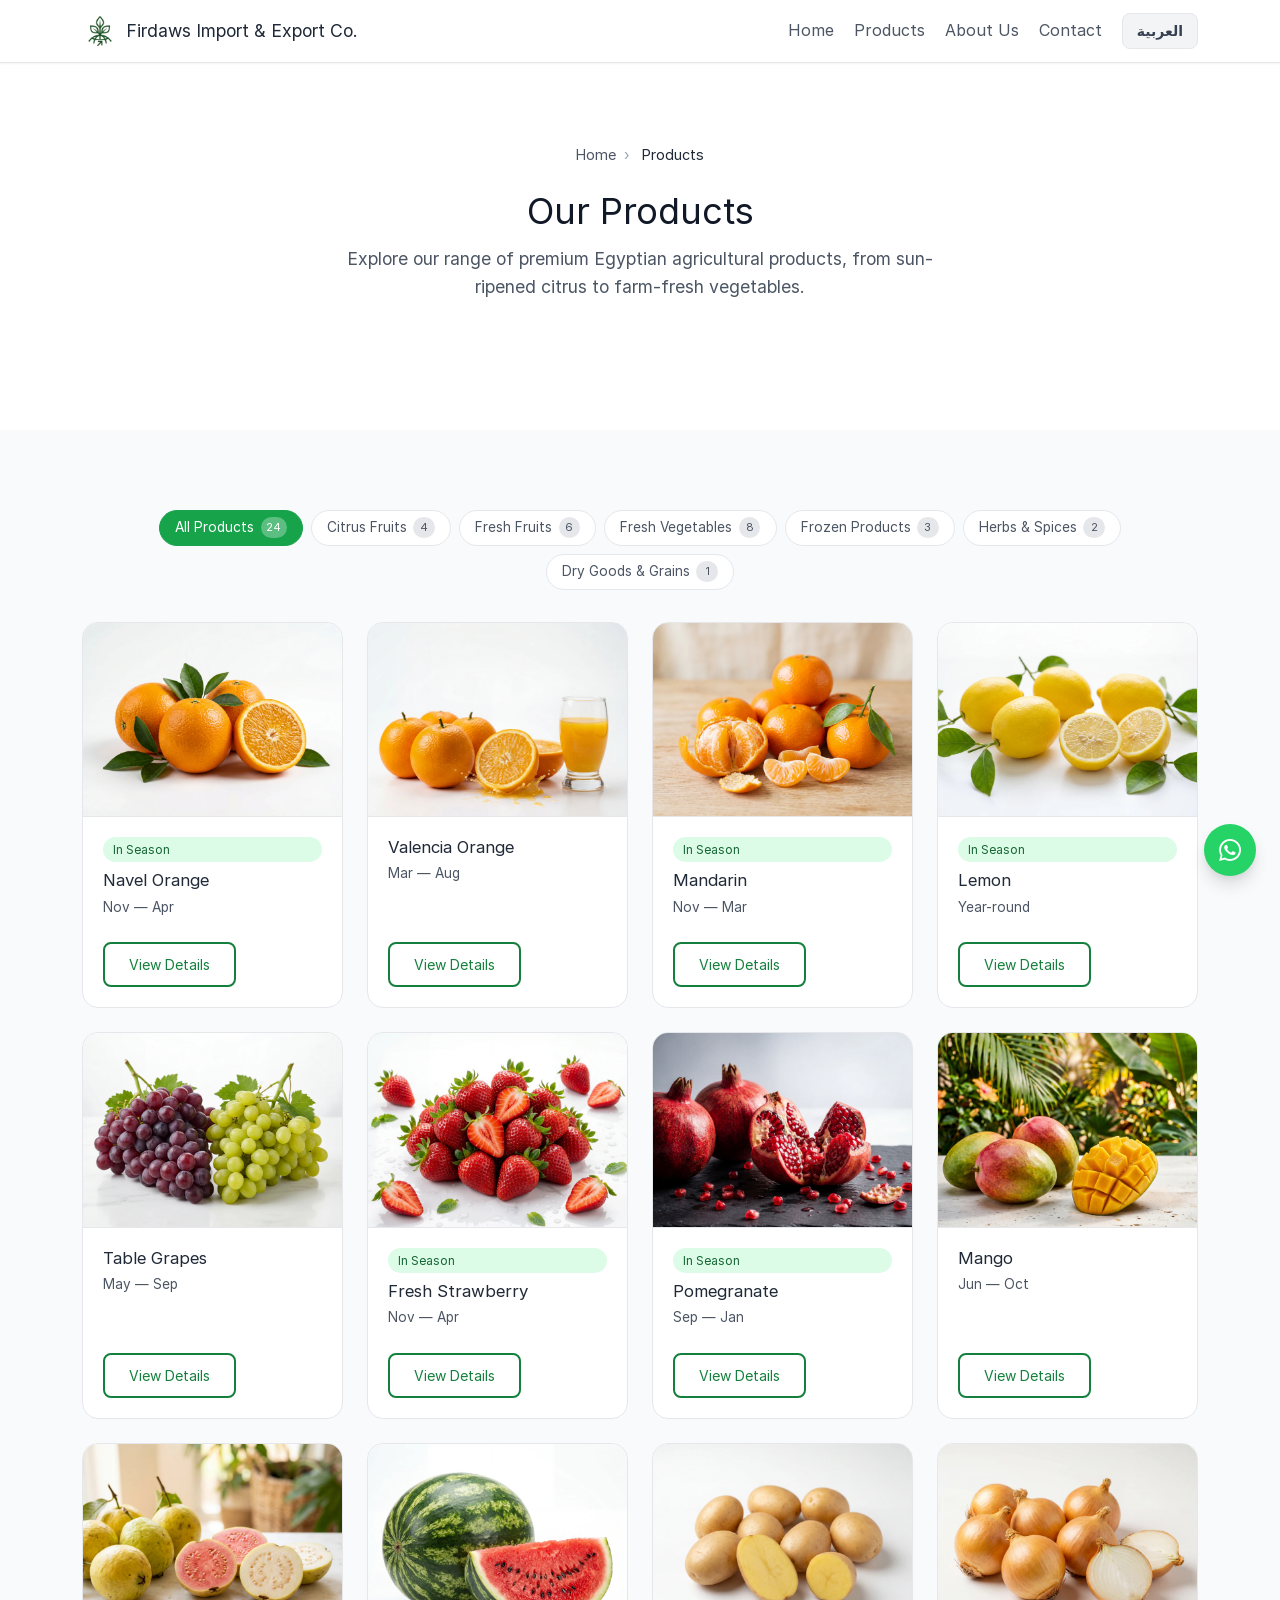
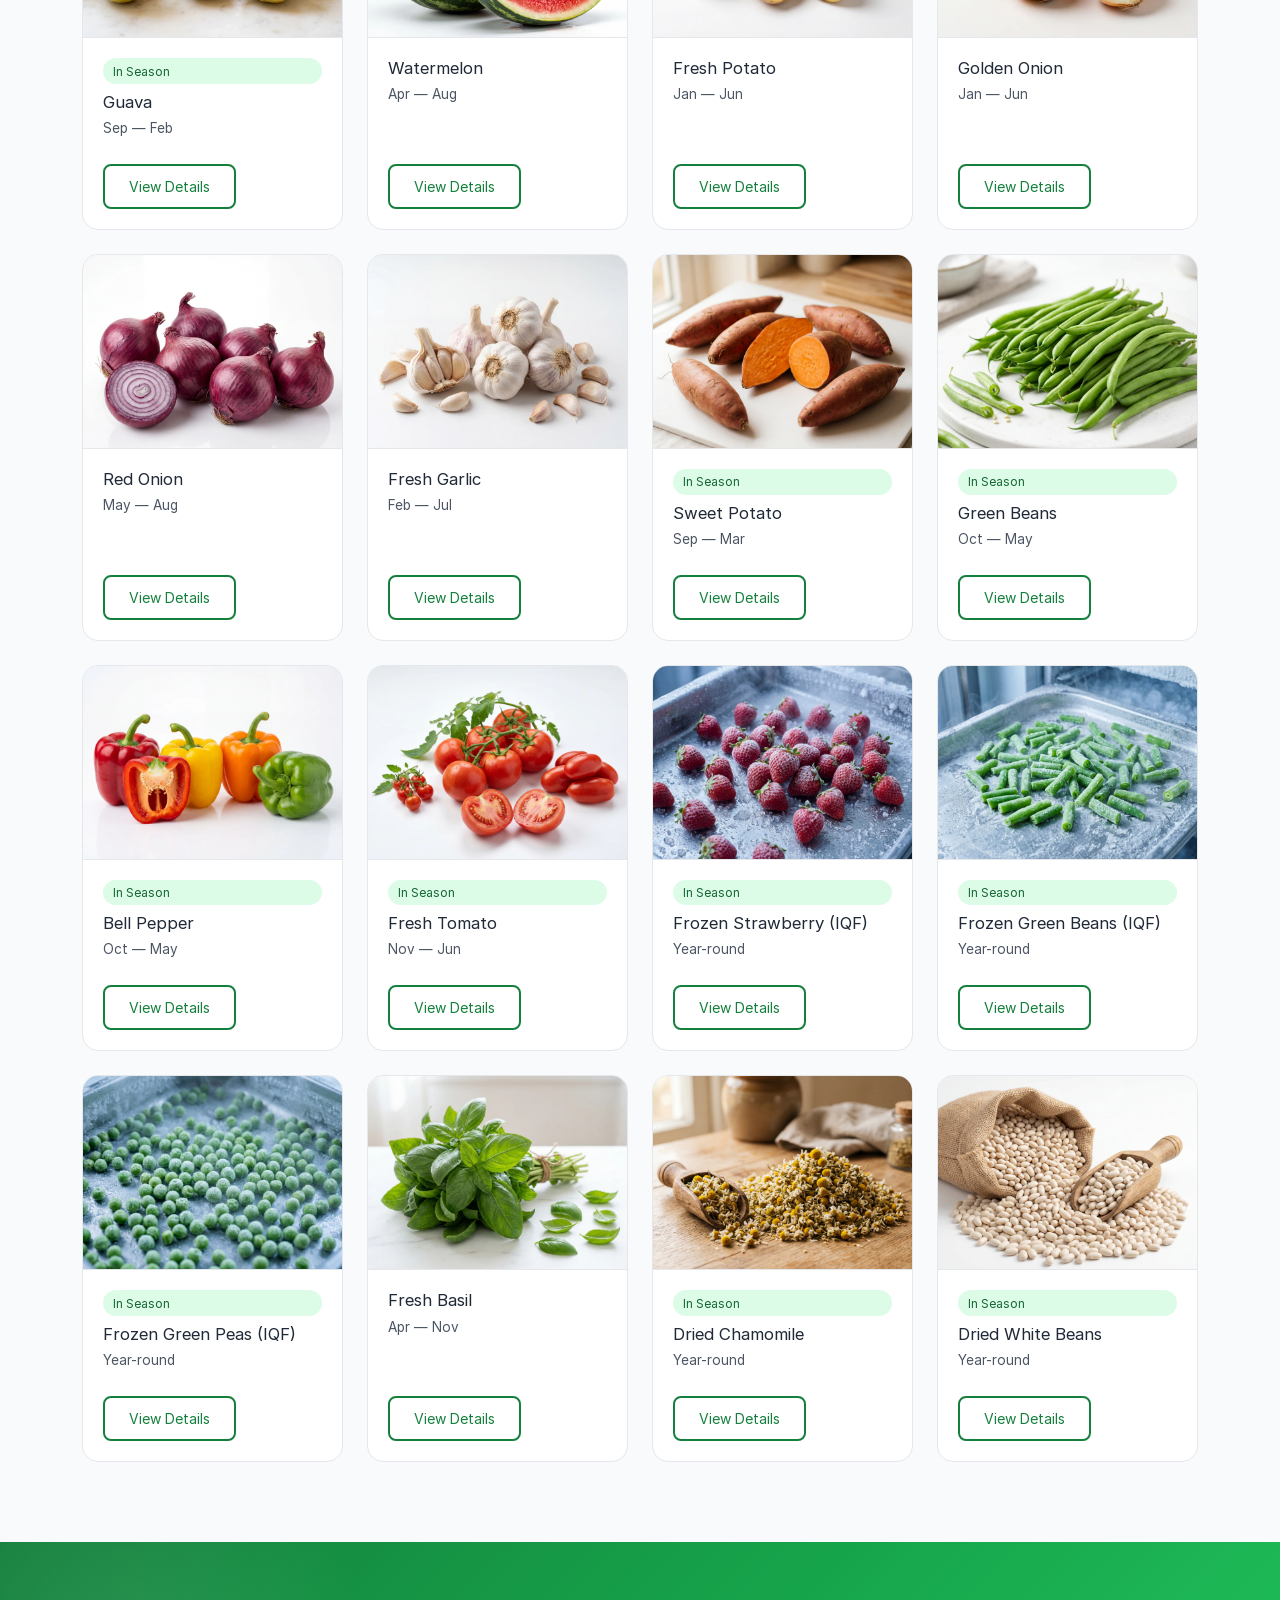
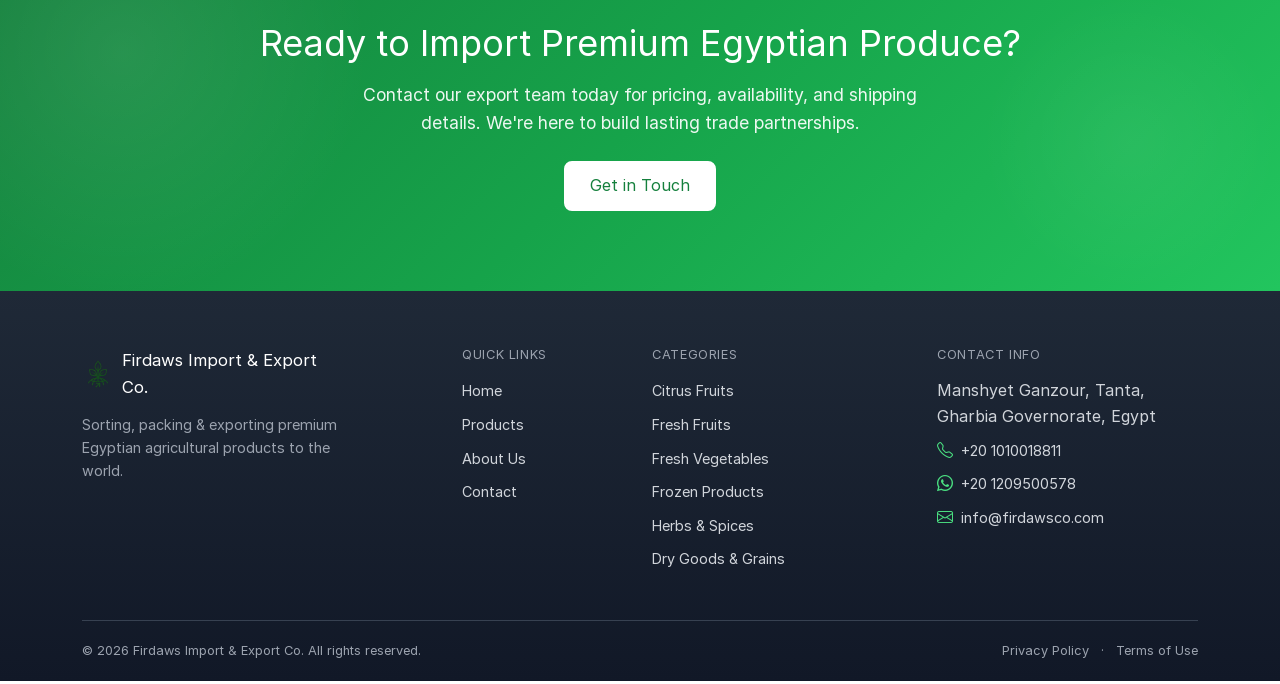
==== commit cc71442c: "Phase 6 hotfix: Revert bootstrap-icons CSS defer (media=print+onload blocked by CSP script-src 'self" ====
--- a/products/index.html
+++ b/products/index.html
@@ -60,8 +60,7 @@
 
   <!-- Stylesheets -->
   <link rel="stylesheet" id="bootstrap-css" href="../assets/vendor/bootstrap-5.3.3/css/bootstrap.min.css">
-  <link rel="stylesheet" href="../assets/vendor/bootstrap-icons-1.11.3/font/bootstrap-icons.min.css" media="print" onload="this.media='all'">
-  <noscript><link rel="stylesheet" href="../assets/vendor/bootstrap-icons-1.11.3/font/bootstrap-icons.min.css"></noscript>
+  <link rel="stylesheet" href="../assets/vendor/bootstrap-icons-1.11.3/font/bootstrap-icons.min.css">
   <link rel="stylesheet" href="../assets/css/theme.min.css">
 </head>
 
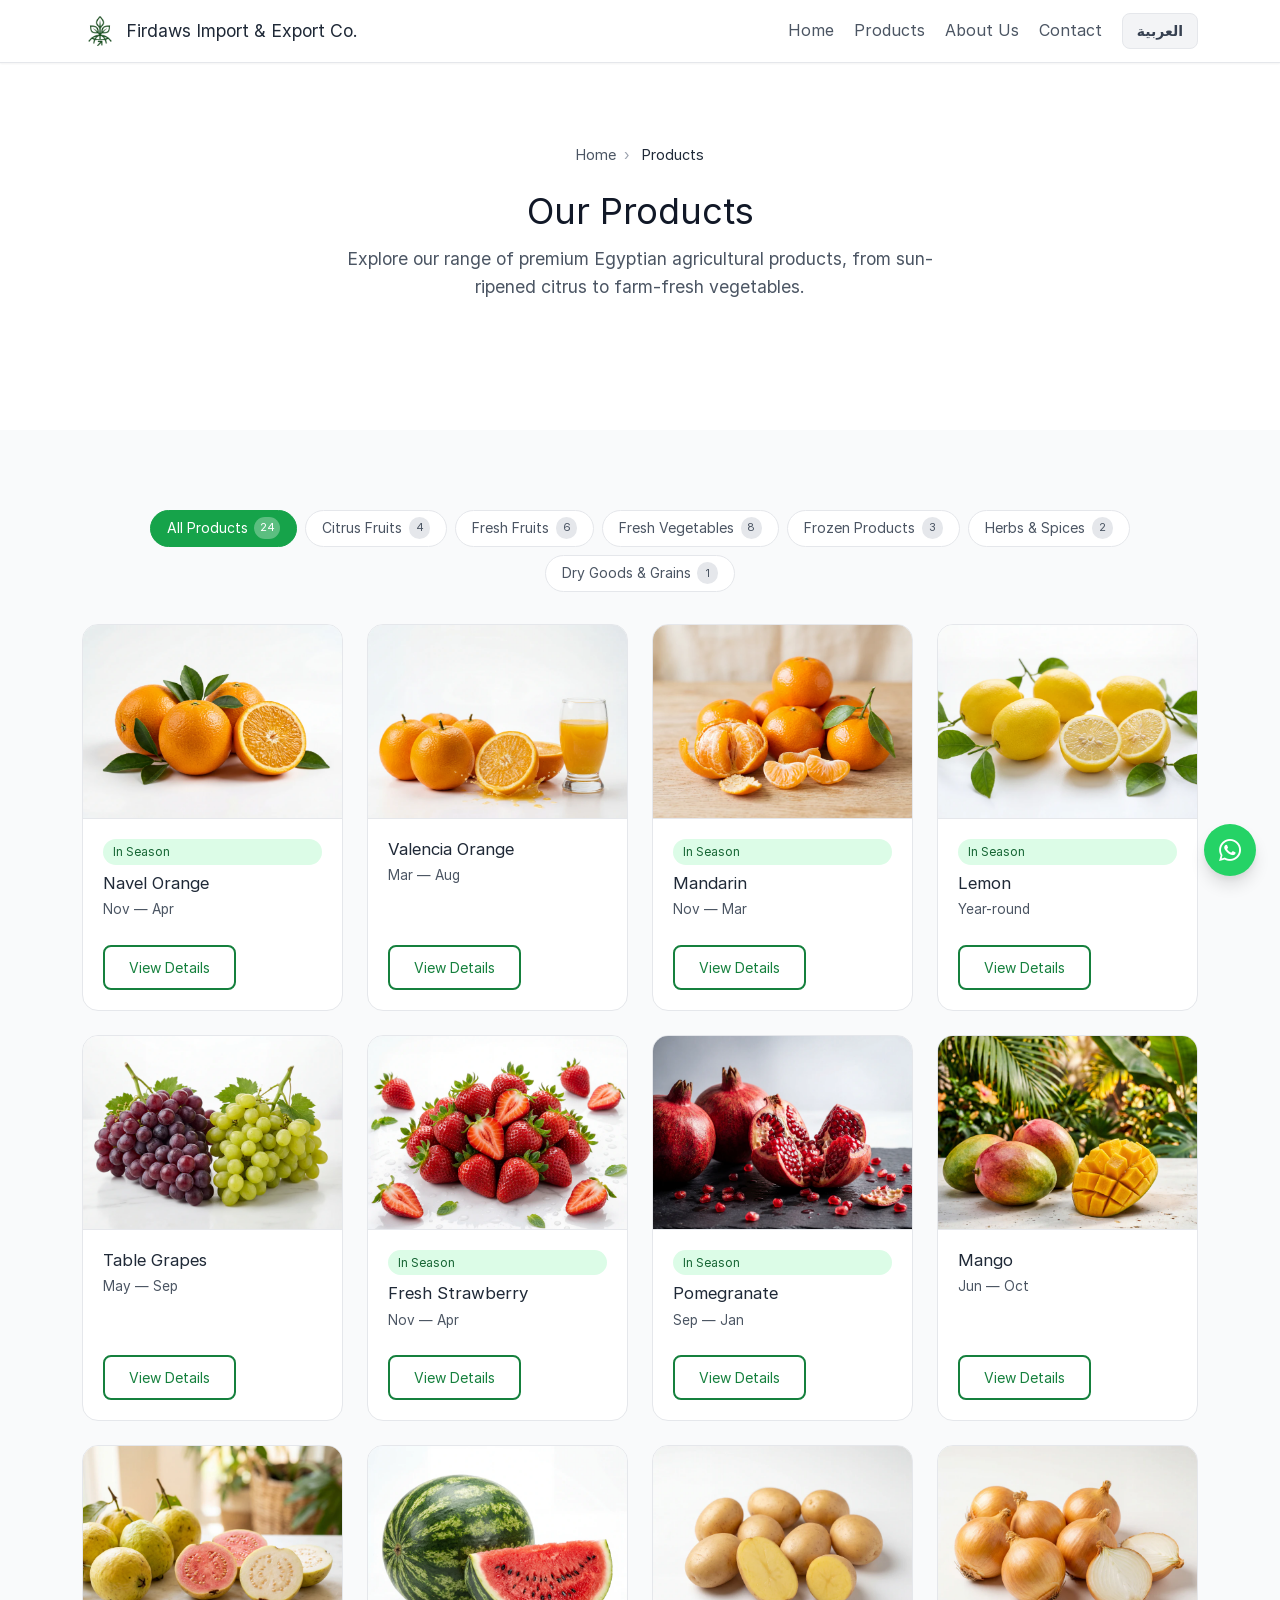
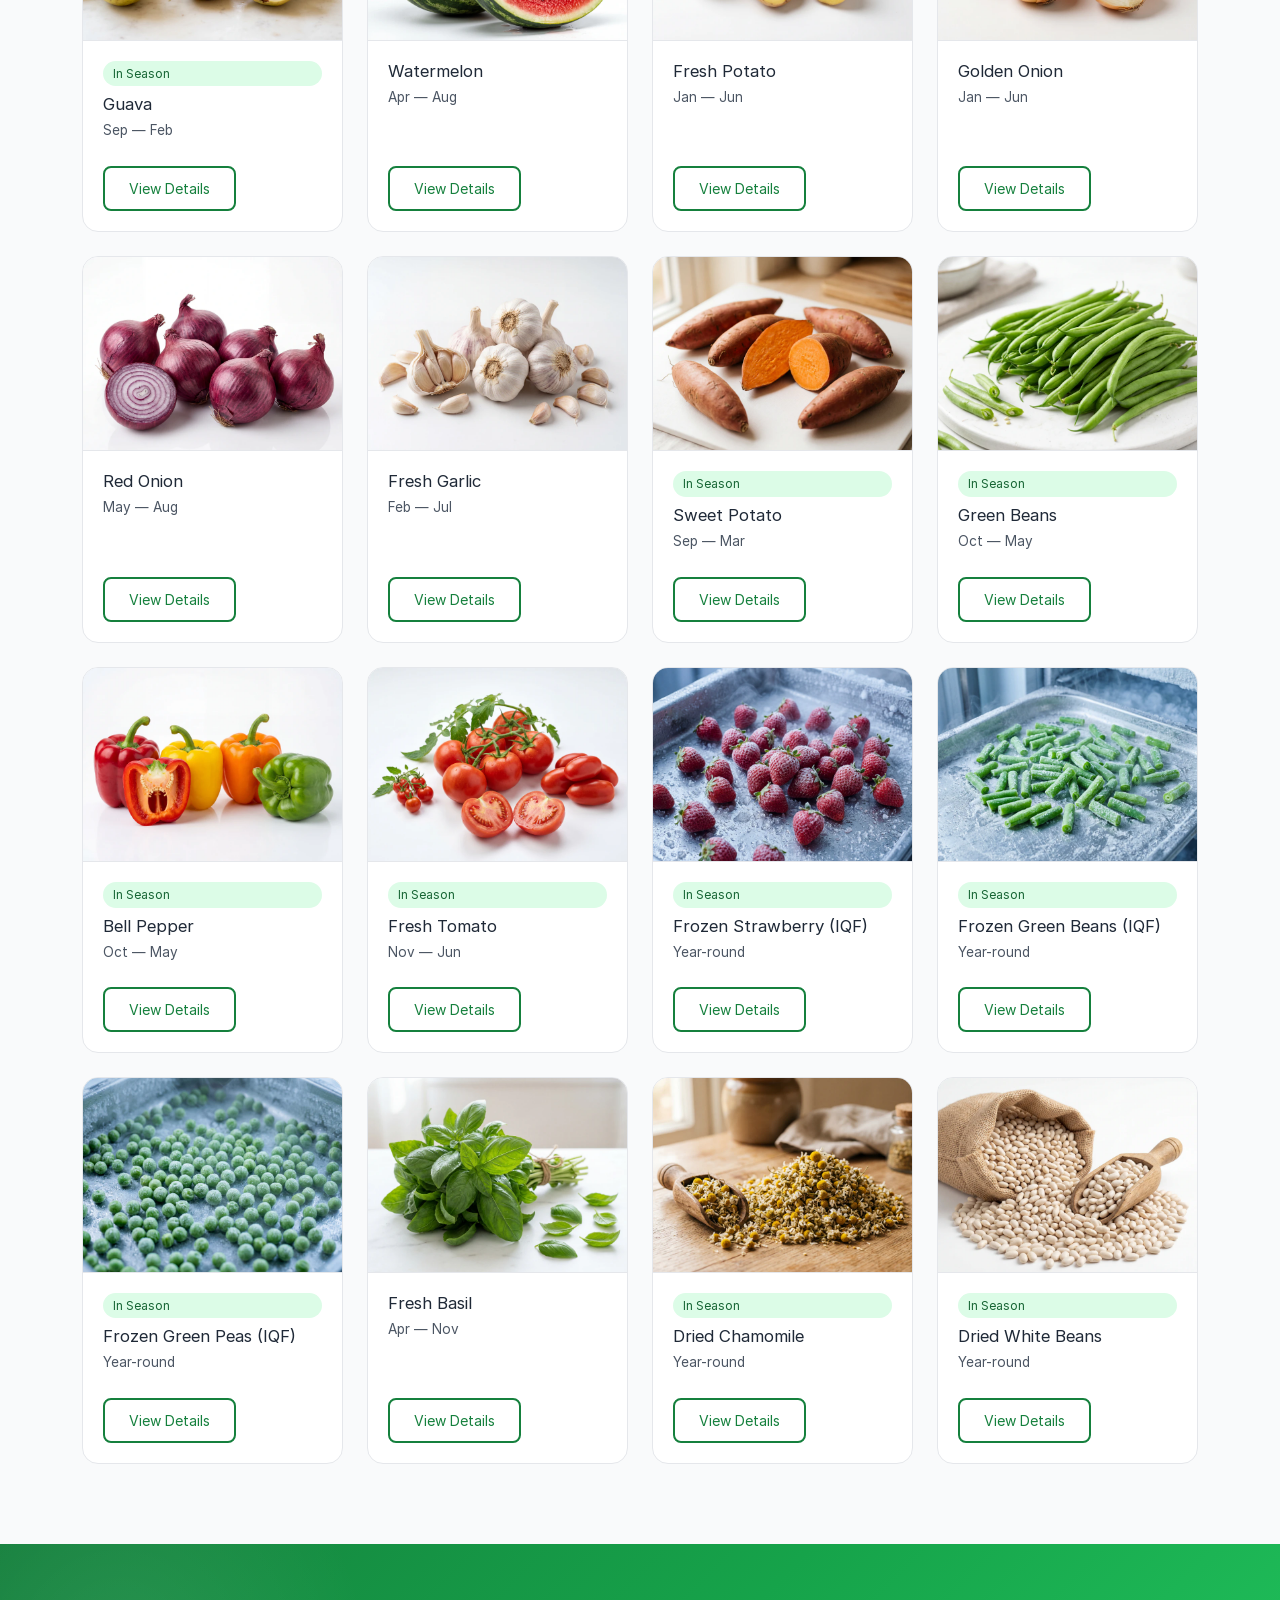
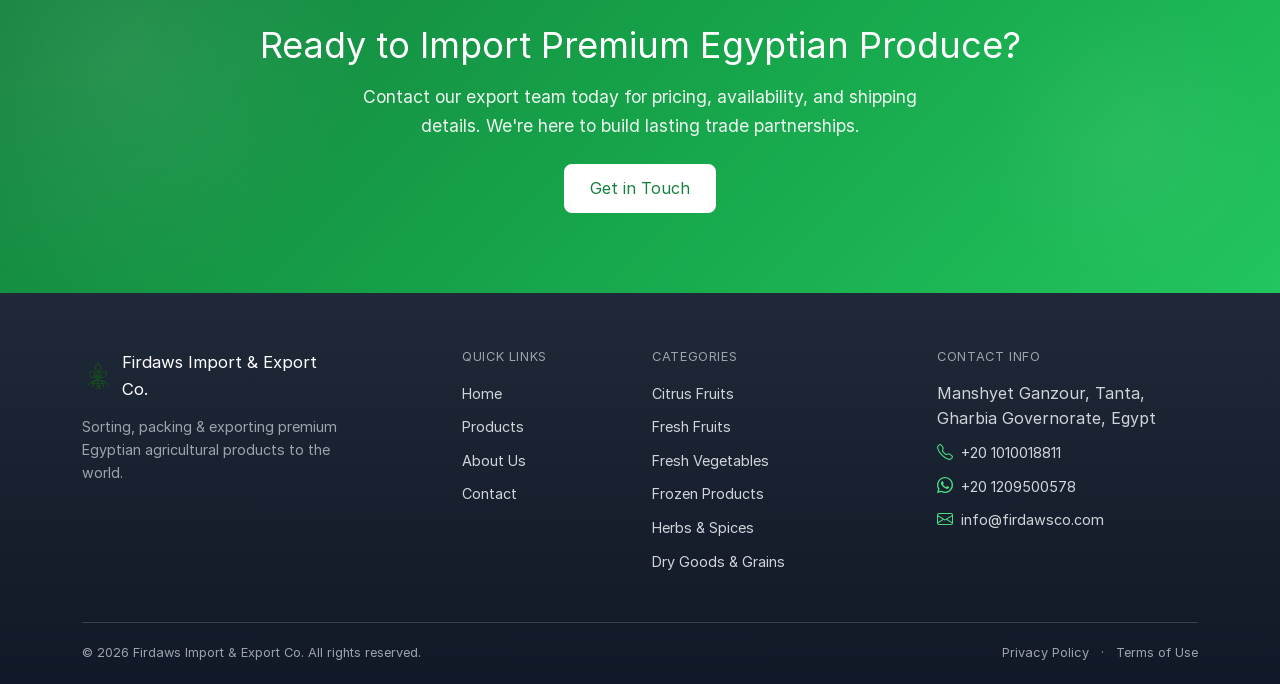
==== commit 9b11c61f: "Phase 6: Mobile LCP Optimization + SEO + JS Minification — (1) LCP FIX: Converted hero background fr" ====
--- a/products/index.html
+++ b/products/index.html
@@ -45,7 +45,6 @@
 
   <!-- Font Preload -->
   <link rel="preload" href="../assets/fonts/inter-variable.woff2" as="font" type="font/woff2" crossorigin="anonymous">
-  <link rel="preload" href="../assets/fonts/cairo-variable.woff2" as="font" type="font/woff2" crossorigin="anonymous">
   <link rel="preload" href="../assets/vendor/bootstrap-icons-1.11.3/font/fonts/bootstrap-icons.woff2?dd67030699838ea613ee6dbda90effa6" as="font" type="font/woff2" crossorigin="anonymous">
 
   <!-- Favicon & Manifest -->
@@ -246,9 +245,9 @@
   <!-- Scripts — deferred, non-blocking, correct order -->
   <script src="../assets/vendor/bootstrap-5.3.3/js/bootstrap.min.js" defer></script>
   <script src="../assets/js/company-data.min.js" defer></script>
-  <script src="../assets/js/utils.js" defer></script>
-  <script src="../assets/js/shared-page.js" defer></script>
-  <script src="../assets/js/products-app.js" defer></script>
+  <script src="../assets/js/utils.min.js" defer></script>
+  <script src="../assets/js/shared-page.min.js" defer></script>
+  <script src="../assets/js/products-app.min.js" defer></script>
 
 </body>
 
--- a/assets/css/theme.min.css
+++ b/assets/css/theme.min.css
@@ -1 +1 @@
-@font-face{font-family:'Inter Variable';src:url('../fonts/inter-variable.woff2') format('woff2');font-weight:100 900;font-style:normal;font-display:swap}@font-face{font-family:'Cairo Variable';src:url('../fonts/cairo-variable.woff2') format('woff2');font-weight:200 1000;font-style:normal;font-display:swap}@font-face{font-family:bootstrap-icons;src:url('../vendor/bootstrap-icons-1.11.3/font/fonts/bootstrap-icons.woff2?dd67030699838ea613ee6dbda90effa6') format('woff2'),url('../vendor/bootstrap-icons-1.11.3/font/fonts/bootstrap-icons.woff?dd67030699838ea613ee6dbda90effa6') format('woff');font-display:swap}:root{--fw-font-en:'Inter Variable',system-ui,-apple-system,sans-serif;--fw-font-ar:'Cairo Variable','Segoe UI',Tahoma,sans-serif;--fw-font-body:var(--fw-font-en);--fw-green-50:#f0fdf4;--fw-green-100:#dcfce7;--fw-green-200:#bbf7d0;--fw-green-300:#86efac;--fw-green-400:#4ade80;--fw-green-500:#22c55e;--fw-green-600:#16a34a;--fw-green-700:#15803d;--fw-green-800:#166534;--fw-green-900:#14532d;--fw-primary:var(--fw-green-600);--fw-primary-hover:var(--fw-green-700);--fw-primary-light:var(--fw-green-50);--fw-white:#ffffff;--fw-gray-50:#f9fafb;--fw-gray-100:#f3f4f6;--fw-gray-200:#e5e7eb;--fw-gray-300:#d1d5db;--fw-gray-400:#9ca3af;--fw-gray-500:#6b7280;--fw-gray-600:#4b5563;--fw-gray-700:#374151;--fw-gray-800:#1f2937;--fw-gray-900:#111827;--fw-bg:var(--fw-white);--fw-bg-alt:var(--fw-gray-50);--fw-text:var(--fw-gray-800);--fw-text-muted:var(--fw-gray-600);--fw-border:var(--fw-gray-200);--fw-orange:#f97316;--fw-emerald:#10b981;--fw-teal:#14b8a6;--fw-cyan:#06b6d4;--fw-lime:#84cc16;--fw-amber:#f59e0b;--fw-radius:0.5rem;--fw-radius-lg:1rem;--fw-section-py:5rem;--fw-shadow-sm:0 1px 2px rgba(0, 0, 0, 0.05);--fw-shadow:0 1px 3px rgba(0, 0, 0, 0.1),0 1px 2px rgba(0, 0, 0, 0.06);--fw-shadow-md:0 4px 6px rgba(0, 0, 0, 0.07),0 2px 4px rgba(0, 0, 0, 0.06);--fw-shadow-lg:0 10px 15px rgba(0, 0, 0, 0.1),0 4px 6px rgba(0, 0, 0, 0.05)}*,::after,::before{box-sizing:border-box}body{font-family:var(--fw-font-body);color:var(--fw-text);background-color:var(--fw-bg);line-height:1.6;-webkit-font-smoothing:antialiased;-moz-osx-font-smoothing:grayscale}img{max-width:100%;height:auto}a{color:var(--fw-primary);text-decoration:none}a:hover{color:var(--fw-primary-hover)}.skip-link{position:absolute;top:-100%;left:0;z-index:9999;padding:.75rem 1.5rem;background-color:var(--fw-primary);color:var(--fw-white);font-weight:600;border-radius:0 0 var(--fw-radius) 0;transition:top .2s}.skip-link:focus{top:0;color:var(--fw-white)}.fw-navbar{background-color:var(--fw-white);border-bottom:1px solid var(--fw-border);box-shadow:var(--fw-shadow-sm)}.fw-navbar .navbar-toggler{border:none;padding:.25rem .5rem}.fw-navbar .navbar-toggler:focus{box-shadow:0 0 0 .2rem rgba(22,163,74,.25)}.fw-brand{display:flex;align-items:center;gap:.5rem;text-decoration:none;color:var(--fw-text);font-weight:700;font-size:1.1rem}.fw-brand:hover{color:var(--fw-green-700)}.fw-brand-logo{width:36px;height:36px;object-fit:contain}.fw-navbar .nav-link{color:var(--fw-gray-600);font-weight:500;padding:.5rem .75rem;border-radius:var(--fw-radius);transition:color .2s,background-color .2s}.fw-navbar .nav-link:focus,.fw-navbar .nav-link:hover{color:var(--fw-green-700);background-color:var(--fw-primary-light)}.fw-navbar .nav-link[aria-current=page]{color:var(--fw-green-800);font-weight:600}.fw-btn-primary{display:inline-flex;align-items:center;gap:.5rem;padding:.625rem 1.5rem;background-color:var(--fw-primary);color:var(--fw-white);font-weight:600;border:2px solid var(--fw-primary);border-radius:var(--fw-radius);cursor:pointer;transition:background-color .2s,border-color .2s,box-shadow .2s}.fw-btn-primary:focus,.fw-btn-primary:hover{background-color:var(--fw-primary-hover);border-color:var(--fw-primary-hover);color:var(--fw-white);box-shadow:var(--fw-shadow-md)}.fw-btn-outline{display:inline-flex;align-items:center;gap:.5rem;padding:.625rem 1.5rem;background-color:transparent;color:var(--fw-green-700);font-weight:600;border:2px solid var(--fw-green-700);border-radius:var(--fw-radius);cursor:pointer;transition:background-color .2s,color .2s,box-shadow .2s}.fw-btn-outline:focus,.fw-btn-outline:hover{background-color:var(--fw-green-700);color:var(--fw-white);box-shadow:var(--fw-shadow-md)}.fw-btn-whatsapp{display:inline-flex;align-items:center;gap:.5rem;padding:.625rem 1.5rem;background-color:#25d366;color:var(--fw-white);font-weight:600;border:2px solid #25d366;border-radius:var(--fw-radius);cursor:pointer;transition:background-color .2s,box-shadow .2s}.fw-btn-whatsapp:focus,.fw-btn-whatsapp:hover{background-color:#1da851;border-color:#1da851;color:var(--fw-white);box-shadow:var(--fw-shadow-md)}.fw-btn-lang{display:inline-flex;align-items:center;padding:.375rem .875rem;background-color:var(--fw-gray-100);color:var(--fw-gray-700);font-weight:600;font-size:.875rem;border:1px solid var(--fw-border);border-radius:var(--fw-radius);cursor:pointer;transition:background-color .2s,color .2s}.fw-btn-lang:focus,.fw-btn-lang:hover{background-color:var(--fw-gray-200);color:var(--fw-gray-900)}.fw-hero{padding:5rem 0 4rem;background-color:var(--fw-primary-light);position:relative;overflow:hidden}.fw-hero::before{content:'';position:absolute;top:-50%;right:-20%;width:600px;height:600px;background:radial-gradient(circle,rgba(22,163,74,.08) 0,transparent 70%);border-radius:50%;pointer-events:none}.fw-hero-title{font-size:clamp(2rem, 5vw, 3.25rem);font-weight:800;line-height:1.2;color:var(--fw-gray-900);margin-bottom:1.25rem}.fw-hero-subtitle{font-size:clamp(1rem, 2.5vw, 1.25rem);color:var(--fw-gray-600);max-width:640px;margin-left:auto;margin-right:auto;line-height:1.7}.fw-section{padding:var(--fw-section-py) 0}.fw-section-alt{background-color:var(--fw-bg-alt)}.fw-section-title{font-size:clamp(1.5rem, 3vw, 2.25rem);font-weight:700;color:var(--fw-gray-900);margin-bottom:.75rem}.fw-section-subtitle{font-size:1.1rem;color:var(--fw-text-muted);max-width:600px;margin-left:auto;margin-right:auto}.fw-cat-card{display:block;padding:1.5rem;border:1px solid var(--fw-border);border-radius:var(--fw-radius-lg);background-color:var(--fw-white);text-decoration:none;color:var(--fw-text);transition:transform .2s,box-shadow .2s,border-color .2s;height:100%}.fw-cat-card:hover{transform:translateY(-4px);box-shadow:var(--fw-shadow-lg);color:var(--fw-text)}.fw-cat-card i{font-size:2rem;margin-bottom:.75rem;display:block}.fw-cat-card h3{font-size:1.1rem;font-weight:700;margin-bottom:.5rem}.fw-cat-card p{font-size:.875rem;color:var(--fw-text-muted);margin-bottom:.75rem;line-height:1.6}.fw-cat-count{font-size:.8rem;font-weight:600;color:var(--fw-text-muted)}.fw-cat-card--orange{border-top:3px solid var(--fw-orange)}.fw-cat-card--orange i{color:var(--fw-orange)}.fw-cat-card--emerald{border-top:3px solid var(--fw-emerald)}.fw-cat-card--emerald i{color:var(--fw-emerald)}.fw-cat-card--teal{border-top:3px solid var(--fw-teal)}.fw-cat-card--teal i{color:var(--fw-teal)}.fw-cat-card--cyan{border-top:3px solid var(--fw-cyan)}.fw-cat-card--cyan i{color:var(--fw-cyan)}.fw-cat-card--lime{border-top:3px solid var(--fw-lime)}.fw-cat-card--lime i{color:var(--fw-lime)}.fw-cat-card--amber{border-top:3px solid var(--fw-amber)}.fw-cat-card--amber i{color:var(--fw-amber)}.fw-cat-card:hover.fw-cat-card--orange{border-color:var(--fw-orange)}.fw-cat-card:hover.fw-cat-card--emerald{border-color:var(--fw-emerald)}.fw-cat-card:hover.fw-cat-card--teal{border-color:var(--fw-teal)}.fw-cat-card:hover.fw-cat-card--cyan{border-color:var(--fw-cyan)}.fw-cat-card:hover.fw-cat-card--lime{border-color:var(--fw-lime)}.fw-cat-card:hover.fw-cat-card--amber{border-color:var(--fw-amber)}.fw-product-card{border:1px solid var(--fw-border);border-radius:var(--fw-radius-lg);background-color:var(--fw-white);overflow:hidden;transition:transform .2s,box-shadow .2s;height:100%;display:flex;flex-direction:column}.fw-product-card:hover{transform:translateY(-4px);box-shadow:var(--fw-shadow-lg)}.fw-product-card img{width:100%;height:200px;object-fit:cover;border-bottom:1px solid var(--fw-border)}.fw-product-card-body{padding:1.25rem;flex:1;display:flex;flex-direction:column}.fw-product-card-body h3{font-size:1.05rem;font-weight:700;margin-bottom:.375rem}.fw-product-card-body p{font-size:.85rem;color:var(--fw-text-muted);margin-bottom:.75rem}.fw-product-badge{display:inline-block;font-size:.75rem;font-weight:600;padding:.2rem .6rem;border-radius:999px;margin-bottom:.5rem}.fw-badge-season{background-color:var(--fw-green-100);color:var(--fw-green-800)}.fw-product-card-footer{margin-top:auto;padding-top:.75rem}.fw-calendar-table{width:100%;font-size:.8rem;border-collapse:collapse}.fw-calendar-table td,.fw-calendar-table th{padding:.4rem .35rem;text-align:center;border:1px solid var(--fw-border);white-space:nowrap}.fw-calendar-table thead th{background-color:var(--fw-gray-100);font-weight:700;color:var(--fw-gray-700);position:sticky;top:0;z-index:1}.fw-calendar-table thead th:first-child{text-align:start;min-width:140px}.fw-calendar-table tbody td:first-child{text-align:start;font-weight:600;color:var(--fw-gray-700);background-color:var(--fw-white)}.fw-cal-active{background-color:var(--fw-green-500);color:var(--fw-white)}.fw-calendar-wrap{overflow-x:auto;-webkit-overflow-scrolling:touch;border-radius:var(--fw-radius);border:1px solid var(--fw-border)}.fw-cert-card{text-align:center;padding:1.5rem 1rem;border:1px solid var(--fw-border);border-radius:var(--fw-radius-lg);background-color:var(--fw-white);height:100%;transition:box-shadow .2s}.fw-cert-card:hover{box-shadow:var(--fw-shadow-md)}.fw-cert-logo{max-height:60px;width:auto;margin-bottom:1rem;object-fit:contain}.fw-cert-card h3{font-size:.95rem;font-weight:700;margin-bottom:.5rem;color:var(--fw-gray-800)}.fw-cert-card p{font-size:.8rem;color:var(--fw-text-muted);line-height:1.5;margin-bottom:0}.fw-cta{padding:var(--fw-section-py) 0;background-color:var(--fw-primary);color:var(--fw-white);position:relative;overflow:hidden}.fw-cta::before{content:'';position:absolute;top:-40%;left:-10%;width:500px;height:500px;background:radial-gradient(circle,rgba(255,255,255,.08) 0,transparent 70%);border-radius:50%;pointer-events:none}.fw-cta-title{font-size:clamp(1.5rem, 3vw, 2.25rem);font-weight:700;color:var(--fw-white)}.fw-cta-text{color:rgba(255,255,255,.92);font-size:1.1rem;max-width:600px;margin-left:auto;margin-right:auto}.fw-cta .fw-btn-outline{border-color:var(--fw-white);color:var(--fw-white)}.fw-cta .fw-btn-outline:focus,.fw-cta .fw-btn-outline:hover{background-color:var(--fw-white);color:var(--fw-primary)}.fw-faq .accordion-item{border:1px solid var(--fw-border);margin-bottom:.5rem;border-radius:var(--fw-radius)!important;overflow:hidden}.fw-faq .accordion-button{font-weight:600;color:var(--fw-gray-800);background-color:var(--fw-white);padding:1rem 1.25rem}.fw-faq .accordion-button:not(.collapsed){background-color:var(--fw-primary-light);color:var(--fw-primary);box-shadow:none}.fw-faq .accordion-button:focus{box-shadow:0 0 0 .2rem rgba(22,163,74,.25);border-color:transparent}.fw-faq .accordion-body{color:var(--fw-gray-600);line-height:1.7;padding:1rem 1.25rem}.fw-about-certs{display:flex;flex-wrap:wrap;align-items:center;justify-content:center;gap:1.5rem;margin-top:2rem}.fw-about-certs img{height:40px;width:auto;object-fit:contain;opacity:.7;transition:opacity .2s;filter:grayscale(30%)}.fw-about-certs img:hover{opacity:1;filter:grayscale(0%)}.fw-footer{background-color:var(--fw-gray-800);color:var(--fw-gray-300);padding:3.5rem 0 0}.fw-footer-brand{display:flex;align-items:center;gap:.5rem;margin-bottom:.75rem}.fw-footer-brand img{width:32px;height:32px;object-fit:contain}.fw-footer-brand span{font-weight:700;font-size:1.05rem;color:var(--fw-white)}.fw-footer-tagline{font-size:.9rem;color:var(--fw-gray-400);line-height:1.6}.fw-footer-heading{font-size:.8rem;font-weight:700;text-transform:uppercase;letter-spacing:.05em;color:var(--fw-gray-400);margin-bottom:1rem}.fw-footer-links{list-style:none;padding:0;margin:0}.fw-footer-links li{margin-bottom:.5rem}.fw-footer-links a{color:var(--fw-gray-300);font-size:.9rem;text-decoration:none;transition:color .2s}.fw-footer-links a:hover{color:var(--fw-white)}.fw-footer-contact-item{display:flex;align-items:center;gap:.5rem;margin-bottom:.5rem;font-size:.9rem}.fw-footer-contact-item i{color:var(--fw-green-400);font-size:1rem;flex-shrink:0}.fw-footer-contact-item a{color:var(--fw-gray-300);text-decoration:none}.fw-footer-contact-item a:hover{color:var(--fw-white)}.fw-footer-bottom{border-top:1px solid var(--fw-gray-700);padding:1.25rem 0;margin-top:2.5rem;display:flex;flex-wrap:wrap;justify-content:space-between;align-items:center;gap:.75rem;font-size:.8rem;color:var(--fw-gray-400)}.fw-footer-bottom a{color:var(--fw-gray-400);text-decoration:none}.fw-footer-bottom a:hover{color:var(--fw-white)}.fw-whatsapp-float{display:flex;align-items:center;justify-content:center;width:52px;height:52px;border-radius:50%;background-color:#25d366;color:var(--fw-white);font-size:1.4rem;text-decoration:none;box-shadow:var(--fw-shadow-lg);transition:transform .2s,box-shadow .2s}.fw-whatsapp-float:hover{transform:scale(1.1);box-shadow:0 6px 20px rgba(37,211,102,.4);color:var(--fw-white)}.fw-floating-actions{position:fixed;bottom:1.5rem;right:1.5rem;z-index:1000;display:flex;flex-direction:column;align-items:center;gap:.75rem}[dir=rtl] .fw-floating-actions{right:auto;left:1.5rem}.fw-back-to-top{position:relative;width:52px;height:52px;border-radius:50%;background:rgba(255,255,255,.12);backdrop-filter:blur(8px);-webkit-backdrop-filter:blur(8px);border:none;cursor:pointer;opacity:0;pointer-events:none;transform:translateY(10px);transition:opacity .3s,transform .3s}.fw-back-to-top.visible{opacity:1;pointer-events:auto;transform:translateY(0)}.fw-back-to-top__ring{position:absolute;inset:0;transform:rotate(-90deg);pointer-events:none}.fw-back-to-top__track{fill:none;stroke:var(--fw-gray-300);opacity:.3;stroke-width:3}.fw-back-to-top__progress{fill:none;stroke:var(--fw-primary);stroke-width:3;stroke-linecap:round;transition:stroke-dashoffset .15s ease-out}.fw-back-to-top__icon{position:absolute;inset:0;display:flex;align-items:center;justify-content:center;color:var(--fw-gray-600);font-size:1.1rem;text-shadow:0 0 8px rgba(22,163,74,.35);transition:text-shadow .3s,color .3s}.fw-back-to-top:hover .fw-back-to-top__icon{color:var(--fw-primary);text-shadow:0 0 14px rgba(22,163,74,.55)}@media (prefers-reduced-motion:reduce){.fw-back-to-top{transition:none}.fw-back-to-top__progress{transition:none}.fw-back-to-top__icon{transition:none;text-shadow:none}}[dir=rtl] body{text-align:right}@media (max-width:767.98px){:root{--fw-section-py:3rem}.fw-hero{padding:3rem 0 2.5rem}.fw-calendar-table{font-size:.7rem}.fw-calendar-table td,.fw-calendar-table th{padding:.3rem .25rem}.fw-footer-bottom{flex-direction:column;text-align:center}}@media (max-width:575.98px){.fw-hero-title{font-size:1.75rem}.fw-about-certs img{height:30px}}.fw-breadcrumb{display:flex;flex-wrap:wrap;align-items:center;gap:.25rem;list-style:none;padding:0;margin:0 0 1.5rem;font-size:.9rem}.fw-breadcrumb li{display:flex;align-items:center;color:var(--fw-text-muted)}.fw-breadcrumb li:not(:last-child)::after{content:'›';margin-left:.5rem;margin-right:.5rem;color:var(--fw-gray-400)}.fw-breadcrumb a{color:var(--fw-text-muted);text-decoration:none;transition:color .2s}.fw-breadcrumb a:hover{color:var(--fw-primary)}.fw-breadcrumb [aria-current=page]{color:var(--fw-gray-800);font-weight:600}[dir=rtl] .fw-breadcrumb li:not(:last-child)::after{content:'‹'}.fw-filter-bar{display:flex;flex-wrap:wrap;gap:.5rem;justify-content:center;margin-bottom:2rem}.fw-filter-btn{display:inline-flex;align-items:center;padding:.4rem 1rem;font-size:.875rem;font-weight:500;color:var(--fw-gray-600);background-color:var(--fw-white);border:1px solid var(--fw-border);border-radius:999px;cursor:pointer;transition:all .2s}.fw-filter-btn:hover{border-color:var(--fw-primary);color:var(--fw-primary)}.fw-filter-btn.active{background-color:var(--fw-primary);border-color:var(--fw-primary);color:var(--fw-white)}.fw-product-hero-img{width:100%;max-height:450px;object-fit:cover;border-radius:var(--fw-radius-lg);border:1px solid var(--fw-border)}.fw-product-hero-name{font-size:clamp(1.5rem, 3vw, 2.25rem);font-weight:700;color:var(--fw-gray-900);margin-bottom:.75rem}.fw-product-hero-desc{color:var(--fw-gray-600);line-height:1.7;margin-bottom:1.5rem}.fw-product-varieties{margin-bottom:1.5rem}.fw-product-varieties h3{font-size:1rem;font-weight:700;color:var(--fw-gray-800);margin-bottom:.5rem}.fw-product-varieties ul{list-style:disc;padding-left:1.25rem;margin:0}.fw-product-varieties li{margin-bottom:.25rem;font-size:.9rem;color:var(--fw-gray-600)}[dir=rtl] .fw-product-varieties ul{padding-left:0;padding-right:1.25rem}.fw-specs-table{width:100%;border-collapse:collapse;border:1px solid var(--fw-border);border-radius:var(--fw-radius);overflow:hidden}.fw-specs-table td,.fw-specs-table th{padding:.75rem 1rem;font-size:.9rem;border-bottom:1px solid var(--fw-border);text-align:start}.fw-specs-table th{background-color:var(--fw-gray-50);color:var(--fw-gray-700);font-weight:600;width:40%}.fw-specs-table td{color:var(--fw-gray-600)}.fw-specs-table tr:last-child td,.fw-specs-table tr:last-child th{border-bottom:none}.fw-packaging-card{padding:1.5rem;border:1px solid var(--fw-border);border-radius:var(--fw-radius-lg);background-color:var(--fw-white)}.fw-packaging-card h3{font-size:1rem;font-weight:700;color:var(--fw-gray-800);margin-bottom:.75rem}.fw-packaging-card ul{list-style:none;padding:0;margin:0}.fw-packaging-card li{padding:.5rem 0;font-size:.9rem;color:var(--fw-gray-600);border-bottom:1px solid var(--fw-gray-100)}.fw-packaging-card li:last-child{border-bottom:none}.fw-empty-state{text-align:center;padding:3rem 1rem;color:var(--fw-gray-500)}.fw-empty-state p{font-size:1.1rem;margin-bottom:0}@media (max-width:767.98px){.fw-product-hero-img{max-height:300px}.fw-filter-bar{gap:.375rem}.fw-filter-btn{font-size:.8rem;padding:.3rem .75rem}}.fw-hero--compact{padding:3rem 0 2.5rem}.fw-hero--compact .fw-hero-title{font-size:clamp(1.75rem, 4vw, 2.75rem);margin-bottom:.75rem}.fw-hero--compact .fw-hero-subtitle{font-size:1.05rem;margin-bottom:0}.fw-about-text{font-size:1.05rem;line-height:1.8;color:var(--fw-gray-600)}.fw-mission-card{padding:2.5rem;border:1px solid var(--fw-border);border-radius:var(--fw-radius-lg);background-color:var(--fw-white)}.fw-mission-card i{font-size:2.5rem;color:var(--fw-primary);display:block;margin-bottom:1rem}.fw-value-card{text-align:center;padding:2rem 1.5rem;border:1px solid var(--fw-border);border-radius:var(--fw-radius-lg);background-color:var(--fw-white);height:100%;transition:transform .2s,box-shadow .2s}.fw-value-card:hover{transform:translateY(-4px);box-shadow:var(--fw-shadow-lg)}.fw-value-card i{font-size:2rem;color:var(--fw-primary);margin-bottom:1rem;display:block}.fw-value-card h3{font-size:1.05rem;font-weight:700;color:var(--fw-gray-800);margin-bottom:.5rem}.fw-value-card p{font-size:.9rem;color:var(--fw-text-muted);line-height:1.6;margin-bottom:0}.fw-contact-form .form-label{font-weight:600;font-size:.9rem;color:var(--fw-gray-700);margin-bottom:.375rem}.fw-contact-form .form-control,.fw-contact-form .form-select{border:1px solid var(--fw-border);border-radius:var(--fw-radius);padding:.625rem .875rem;font-size:.95rem;transition:border-color .2s,box-shadow .2s}.fw-contact-form .form-control:focus,.fw-contact-form .form-select:focus{border-color:var(--fw-primary);box-shadow:0 0 0 .2rem rgba(22,163,74,.15)}.fw-form-success{display:flex;align-items:center;gap:.75rem;padding:1rem 1.25rem;margin-top:1rem;background-color:var(--fw-green-50);border:1px solid var(--fw-green-200);border-radius:var(--fw-radius);color:var(--fw-green-800)}.fw-form-success i{font-size:1.25rem;color:var(--fw-green-600);flex-shrink:0}.fw-form-success p{margin:0;font-weight:500}.fw-contact-info{display:flex;flex-direction:column;gap:1.5rem}.fw-contact-info-item{display:flex;gap:1rem;align-items:flex-start}.fw-contact-info-icon{display:flex;align-items:center;justify-content:center;width:44px;height:44px;min-width:44px;border-radius:var(--fw-radius);background-color:var(--fw-primary-light);color:var(--fw-primary);font-size:1.1rem}.fw-contact-info-item h3{font-size:.8rem;font-weight:700;text-transform:uppercase;letter-spacing:.05em;color:var(--fw-gray-400);margin-bottom:.25rem}.fw-contact-info-item p{font-size:.95rem;color:var(--fw-gray-700);margin-bottom:0;line-height:1.5}.fw-contact-info-item a{font-size:.95rem;color:var(--fw-primary);text-decoration:none;font-weight:500}.fw-contact-info-item a:hover{color:var(--fw-primary-hover)}@media (max-width:767.98px){.fw-hero--compact{padding:2rem 0 1.5rem}.fw-mission-card{padding:1.5rem}.fw-value-card{padding:1.5rem 1rem}}.fw-legal-toc{position:sticky;top:5rem;max-height:calc(100vh - 6rem);overflow-y:auto;padding:1.5rem;background-color:var(--fw-gray-50);border:1px solid var(--fw-border);border-radius:var(--fw-radius-lg)}.fw-legal-toc-title{font-size:.8rem;font-weight:700;text-transform:uppercase;letter-spacing:.05em;color:var(--fw-gray-400);margin-bottom:.75rem}.fw-legal-toc-list{list-style:none;padding:0;margin:0;counter-reset:toc-counter}.fw-legal-toc-list li{counter-increment:toc-counter;margin-bottom:.25rem}.fw-legal-toc-list a{display:block;padding:.375rem .5rem;font-size:.85rem;color:var(--fw-gray-600);text-decoration:none;border-radius:var(--fw-radius);transition:color .2s,background-color .2s}.fw-legal-toc-list a::before{content:counter(toc-counter,decimal-leading-zero) '. ';font-weight:600;color:var(--fw-gray-400)}.fw-legal-toc-list a:focus,.fw-legal-toc-list a:hover{color:var(--fw-primary);background-color:var(--fw-white)}.fw-legal-article{max-width:780px}.fw-legal-intro-note{display:flex;gap:.75rem;padding:1.25rem;margin-bottom:2.5rem;background-color:var(--fw-green-50);border:1px solid var(--fw-green-200);border-radius:var(--fw-radius-lg);color:var(--fw-gray-700);font-size:.95rem;line-height:1.7}.fw-legal-intro-note i{color:var(--fw-primary);font-size:1.25rem;flex-shrink:0;margin-top:.15rem}.fw-legal-intro-note p{margin:0}.fw-legal-section{padding-bottom:2rem;margin-bottom:2rem;border-bottom:1px solid var(--fw-border)}.fw-legal-section:last-child{border-bottom:none;margin-bottom:0;padding-bottom:0}.fw-legal-section-heading{display:flex;align-items:baseline;gap:.75rem;font-size:1.25rem;font-weight:700;color:var(--fw-gray-900);margin-bottom:1rem}.fw-legal-section-num{font-size:.85rem;font-weight:700;color:var(--fw-primary);min-width:2rem}.fw-legal-section p{font-size:.95rem;line-height:1.8;color:var(--fw-gray-600);margin-bottom:1rem}.fw-legal-section p:last-child{margin-bottom:0}.fw-legal-contact-block{padding:1.5rem;background-color:var(--fw-gray-50);border:1px solid var(--fw-border);border-radius:var(--fw-radius-lg);margin-top:1.25rem}.fw-legal-contact-row{display:flex;align-items:center;gap:.75rem;padding:.5rem 0;font-size:.9rem;color:var(--fw-gray-700)}.fw-legal-contact-row:not(:last-child){border-bottom:1px solid var(--fw-gray-100)}.fw-legal-contact-row i{color:var(--fw-primary);font-size:1rem;width:1.25rem;text-align:center;flex-shrink:0}.fw-legal-contact-row a{color:var(--fw-primary);text-decoration:none;font-weight:500}.fw-legal-contact-row a:hover{color:var(--fw-primary-hover)}.fw-legal-header-badge{display:inline-flex;align-items:center;gap:.375rem;padding:.3rem .75rem;font-size:.75rem;font-weight:700;text-transform:uppercase;letter-spacing:.05em;background-color:var(--fw-green-100);color:var(--fw-green-800);border-radius:999px;margin-bottom:.75rem}.fw-legal-header-meta{font-size:.9rem;color:var(--fw-text-muted);margin-top:.75rem;margin-bottom:0;display:flex;flex-wrap:wrap;align-items:center;gap:.25rem}.fw-legal-header-meta time{font-weight:600;color:var(--fw-gray-700)}.fw-legal-meta-sep{margin:0 .375rem;color:var(--fw-gray-300)}@media (max-width:991.98px){.fw-legal-article{max-width:100%}}@media (max-width:767.98px){.fw-legal-intro-note{flex-direction:column;gap:.5rem}.fw-legal-section-heading{font-size:1.1rem}.fw-legal-header-meta{font-size:.85rem}.fw-legal-contact-block{padding:1rem}}.fw-hero{background-image:linear-gradient(135deg,rgba(20,83,45,.88) 0,rgba(22,101,52,.82) 40%,rgba(21,128,61,.75) 100%),var(--fw-hero-bg,none);background-size:cover;background-position:center;background-repeat:no-repeat;padding:6rem 0 5rem}.fw-hero .fw-hero-title{color:var(--fw-white)}.fw-hero .fw-hero-subtitle{color:rgba(255,255,255,.92)}.fw-hero .fw-btn-primary{background-color:var(--fw-white);border-color:var(--fw-white);color:var(--fw-green-800)}.fw-hero .fw-btn-primary:focus,.fw-hero .fw-btn-primary:hover{background-color:var(--fw-gray-100);border-color:var(--fw-gray-100);color:var(--fw-green-900);box-shadow:var(--fw-shadow-lg)}.fw-hero .fw-btn-whatsapp{background-color:rgba(255,255,255,.15);border-color:rgba(255,255,255,.4);color:var(--fw-white)}.fw-hero .fw-btn-whatsapp:focus,.fw-hero .fw-btn-whatsapp:hover{background-color:#25d366;border-color:#25d366;color:var(--fw-white)}.fw-hero::before{background:radial-gradient(circle,rgba(255,255,255,.06) 0,transparent 70%)}.fw-hero--compact{background-image:none;background-color:var(--fw-primary-light);padding:3rem 0 2.5rem}.fw-hero--compact .fw-hero-title{color:var(--fw-gray-900)}.fw-hero--compact .fw-hero-subtitle{color:var(--fw-gray-600)}.fw-hero--compact::before{background:radial-gradient(circle,rgba(22,163,74,.08) 0,transparent 70%)}.fw-hero--home{--fw-hero-bg:url(../img/hero-bg.webp)}.fw-section .fw-hero-title{color:var(--fw-gray-900)}@media (max-width:767.98px){.fw-hero{padding:4rem 0 3rem}.fw-hero--compact{padding:2rem 0 1.5rem}}.fw-stats-bar{padding:3rem 0;background-color:var(--fw-white);border-bottom:1px solid var(--fw-border)}.fw-stats-grid{display:grid;grid-template-columns:repeat(4,1fr);gap:2rem;max-width:900px;margin:0 auto}.fw-stat-item{text-align:center}.fw-stat-icon{display:inline-flex;align-items:center;justify-content:center;width:52px;height:52px;border-radius:50%;background-color:var(--fw-green-50);color:var(--fw-primary);font-size:1.35rem;margin-bottom:.75rem}.fw-stat-value{display:block;font-size:clamp(1.75rem, 3vw, 2.25rem);font-weight:800;color:var(--fw-gray-900);line-height:1.2;margin-bottom:.25rem}.fw-stat-label{display:block;font-size:.875rem;font-weight:500;color:var(--fw-text-muted)}@media (max-width:767.98px){.fw-stats-bar{padding:2rem 0}.fw-stats-grid{grid-template-columns:repeat(2,1fr);gap:1.5rem}.fw-stat-icon{width:44px;height:44px;font-size:1.15rem;margin-bottom:.5rem}.fw-stat-value{font-size:1.5rem}}.fw-cta{background:linear-gradient(135deg,var(--fw-green-700) 0,var(--fw-green-600) 50%,var(--fw-green-500) 100%);position:relative}.fw-cta::after{content:'';position:absolute;bottom:-1px;right:0;width:300px;height:300px;background:radial-gradient(circle,rgba(255,255,255,.05) 0,transparent 70%);border-radius:50%;pointer-events:none}.fw-cta .fw-btn-outline{background-color:var(--fw-white);border-color:var(--fw-white);color:var(--fw-green-700);font-weight:700}.fw-cta .fw-btn-outline:focus,.fw-cta .fw-btn-outline:hover{background-color:var(--fw-gray-100);border-color:var(--fw-gray-100);color:var(--fw-green-800);transform:translateY(-2px);box-shadow:0 4px 12px rgba(0,0,0,.15)}.fw-product-card{overflow:hidden}.fw-product-card img{aspect-ratio:4/3;height:auto;object-fit:cover;transition:transform .35s ease}.fw-product-card:hover img{transform:scale(1.06)}.fw-product-card:hover{box-shadow:0 12px 24px rgba(0,0,0,.1),0 4px 8px rgba(0,0,0,.06)}.fw-product-card:hover .fw-product-card-body h3{color:var(--fw-primary)}.fw-product-card-body h3{transition:color .2s ease}@media (prefers-reduced-motion:reduce){.fw-product-card img{transition:none}.fw-product-card:hover img{transform:none}.fw-product-card-body h3{transition:none}}.fw-cat-card{padding:0;display:flex;flex-direction:column}.fw-cat-card-img-wrap{position:relative;overflow:hidden;border-radius:var(--fw-radius-lg) var(--fw-radius-lg) 0 0;flex-shrink:0}.fw-cat-card-img{width:100%;aspect-ratio:3/2;object-fit:cover;display:block;transition:transform .35s ease}.fw-cat-card:hover .fw-cat-card-img{transform:scale(1.06)}.fw-cat-card-badge{position:absolute;top:.75rem;right:.75rem;display:flex;align-items:center;justify-content:center;width:38px;height:38px;border-radius:50%;background-color:rgba(255,255,255,.92);backdrop-filter:blur(4px);-webkit-backdrop-filter:blur(4px);box-shadow:0 2px 8px rgba(0,0,0,.12);font-size:1.15rem;line-height:1;z-index:1;transition:transform .2s ease,box-shadow .2s ease}.fw-cat-card:hover .fw-cat-card-badge{transform:scale(1.08);box-shadow:0 4px 12px rgba(0,0,0,.18)}[dir=rtl] .fw-cat-card-badge{right:auto;left:.75rem}@media (prefers-reduced-motion:reduce){.fw-cat-card-badge{transition:none}.fw-cat-card:hover .fw-cat-card-badge{transform:none}}.fw-cat-card--orange .fw-cat-card-badge{color:var(--fw-orange)}.fw-cat-card--emerald .fw-cat-card-badge{color:var(--fw-emerald)}.fw-cat-card--teal .fw-cat-card-badge{color:var(--fw-teal)}.fw-cat-card--cyan .fw-cat-card-badge{color:var(--fw-cyan)}.fw-cat-card--lime .fw-cat-card-badge{color:var(--fw-lime)}.fw-cat-card--amber .fw-cat-card-badge{color:var(--fw-amber)}.fw-cat-card-body{padding:1.25rem;flex:1;display:flex;flex-direction:column}.fw-cat-card-body h3{font-size:1.1rem;font-weight:700;margin-bottom:.5rem}.fw-cat-card-body p{font-size:.85rem;color:var(--fw-text-muted);margin-bottom:.75rem;line-height:1.6;flex:1}.fw-cat-card-body .fw-cat-count{font-size:.8rem;font-weight:600;color:var(--fw-text-muted);margin-top:auto}.fw-cat-card-body>i.bi{display:none}.fw-cat-card--orange{border-top:none}.fw-cat-card--emerald{border-top:none}.fw-cat-card--teal{border-top:none}.fw-cat-card--cyan{border-top:none}.fw-cat-card--lime{border-top:none}.fw-cat-card--amber{border-top:none}.fw-cat-card--orange .fw-cat-card-body{border-top:3px solid var(--fw-orange)}.fw-cat-card--emerald .fw-cat-card-body{border-top:3px solid var(--fw-emerald)}.fw-cat-card--teal .fw-cat-card-body{border-top:3px solid var(--fw-teal)}.fw-cat-card--cyan .fw-cat-card-body{border-top:3px solid var(--fw-cyan)}.fw-cat-card--lime .fw-cat-card-body{border-top:3px solid var(--fw-lime)}.fw-cat-card--amber .fw-cat-card-body{border-top:3px solid var(--fw-amber)}@media (prefers-reduced-motion:reduce){.fw-cat-card-img{transition:none}.fw-cat-card:hover .fw-cat-card-img{transform:none}}.fw-pd-sticky-cta{position:fixed;bottom:0;left:0;right:0;z-index:1010;padding:.75rem 1rem;background-color:var(--fw-white);border-top:1px solid var(--fw-border);box-shadow:0 -2px 10px rgba(0,0,0,.08);transform:translateY(100%);transition:transform .3s ease}.fw-pd-sticky-cta.visible{transform:translateY(0)}.fw-pd-sticky-cta .fw-btn-whatsapp{width:100%;justify-content:center;padding:.75rem 1rem;font-size:1rem}@media (max-width:767.98px){body.has-sticky-cta .fw-floating-actions{bottom:5.5rem}}@media (min-width:768px){.fw-pd-sticky-cta{display:none!important}}.fw-specs-table tr:nth-child(2n) td,.fw-specs-table tr:nth-child(2n) th{background-color:var(--fw-gray-50)}@media (prefers-reduced-motion:reduce){.fw-pd-sticky-cta{transition:none}}.fw-filter-count{display:inline-flex;align-items:center;justify-content:center;min-width:1.35rem;height:1.35rem;padding:0 .35rem;font-size:.7rem;font-weight:700;line-height:1;border-radius:999px;margin-left:.4rem;background-color:var(--fw-gray-200);color:var(--fw-gray-600)}[dir=rtl] .fw-filter-count{margin-left:0;margin-right:.4rem}.fw-filter-btn.active .fw-filter-count{background-color:rgba(255,255,255,.3);color:var(--fw-white)}@supports (animation-timeline:view()){@keyframes fw-reveal-up{from{opacity:0;transform:translateY(30px)}to{opacity:1;transform:translateY(0)}}.fw-reveal{animation:fw-reveal-up ease both;animation-timeline:view();animation-range:entry 0% entry 30%}@media (prefers-reduced-motion:reduce){.fw-reveal{animation:none}}}[dir=rtl] body{line-height:1.8}[dir=rtl] .fw-cta-title,[dir=rtl] .fw-hero-title,[dir=rtl] .fw-product-hero-name,[dir=rtl] .fw-section-title{letter-spacing:0;line-height:1.4}[dir=rtl] .fw-about-text,[dir=rtl] .fw-cta-text,[dir=rtl] .fw-hero-subtitle,[dir=rtl] .fw-product-hero-desc,[dir=rtl] .fw-section-subtitle{letter-spacing:0;line-height:1.9}[dir=rtl] .fw-footer-heading{letter-spacing:0}[dir=rtl] .fw-legal-toc-title{letter-spacing:0}[dir=rtl] .fw-legal-header-badge{letter-spacing:0}[dir=rtl] .fw-stat-label{letter-spacing:0;line-height:1.6}[dir=rtl] .fw-cat-card-body p,[dir=rtl] .fw-cert-card p,[dir=rtl] .fw-product-card-body p,[dir=rtl] .fw-value-card p{line-height:1.8}[dir=rtl] .fw-faq .accordion-body{line-height:1.9}[dir=rtl] .fw-legal-section p{line-height:2}[dir=rtl] body{font-feature-settings:'calt' 1,'liga' 1;-webkit-font-feature-settings:'calt' 1,'liga' 1}.fw-calendar-mobile{display:none}@media (max-width:767.98px){.fw-calendar-wrap{display:none}.fw-calendar-mobile{display:block}.fw-cal-m-item{margin-bottom:.75rem;padding:.75rem;border:1px solid var(--fw-border);border-radius:var(--fw-radius);background-color:var(--fw-white)}.fw-cal-m-name{font-size:.85rem;font-weight:600;color:var(--fw-gray-700);margin-bottom:.4rem}.fw-cal-m-bar-wrap{display:grid;grid-template-columns:repeat(12,1fr);gap:2px;height:22px;border-radius:4px;overflow:hidden}.fw-cal-m-cell{background-color:var(--fw-gray-100);border-radius:2px}.fw-cal-m-cell.active{background-color:var(--fw-green-500)}.fw-cal-m-months{display:grid;grid-template-columns:repeat(12,1fr);gap:2px;margin-top:2px}.fw-cal-m-month-label{font-size:.55rem;color:var(--fw-gray-400);text-align:center;line-height:1}}.fw-footer{background:linear-gradient(180deg,var(--fw-gray-800) 0,var(--fw-gray-900) 100%)}.fw-footer-links a{position:relative;display:inline-block}.fw-footer-links a::after{content:'';position:absolute;bottom:-1px;left:0;width:0;height:1px;background-color:var(--fw-green-400);transition:width .25s ease}.fw-footer-links a:hover::after{width:100%}[dir=rtl] .fw-footer-links a::after{left:auto;right:0}@media (prefers-reduced-motion:reduce){.fw-footer-links a::after{transition:none}}.fw-mission-card{border-left:4px solid var(--fw-primary);background:linear-gradient(135deg,var(--fw-white) 0,var(--fw-green-50) 100%);text-align:start}[dir=rtl] .fw-mission-card{border-left:none;border-right:4px solid var(--fw-primary)}.fw-value-card:hover{border-top:3px solid var(--fw-primary)}.fw-contact-form .form-control:focus-visible,.fw-contact-form .form-select:focus-visible{outline:2px solid var(--fw-primary);outline-offset:1px;border-color:var(--fw-primary);box-shadow:0 0 0 .15rem rgba(22,163,74,.12)}@keyframes fw-success-slide{from{opacity:0;transform:translateY(10px)}to{opacity:1;transform:translateY(0)}}.fw-form-success{animation:fw-success-slide .4s ease both}@media (prefers-reduced-motion:reduce){.fw-form-success{animation:none}}.fw-contact-form .fw-btn-primary:hover{transform:translateY(-2px);box-shadow:0 4px 12px rgba(22,163,74,.25)}@media (prefers-reduced-motion:reduce){.fw-contact-form .fw-btn-primary:hover{transform:none}}@media print{#lang-switch,.fw-btn-outline,.fw-btn-primary,.fw-btn-whatsapp,.fw-cta,.fw-faq,.fw-filter-bar,.fw-floating-actions,.fw-navbar,.fw-pd-sticky-cta,.skip-link{display:none!important}body{color:#000;background:#fff;font-size:11pt;line-height:1.5}.fw-hero,.fw-hero--compact{background:0 0!important;padding:1rem 0}.fw-hero .fw-hero-title,.fw-hero--compact .fw-hero-title{color:#000;font-size:18pt}.fw-hero .fw-hero-subtitle,.fw-hero--compact .fw-hero-subtitle{color:#333}.fw-stats-bar{border:1px solid #ccc;padding:.5rem}.fw-stats-grid{display:flex;justify-content:space-around}.fw-stat-icon{display:none}.fw-footer{background:0 0;color:#000;border-top:1px solid #ccc;padding:1rem 0}.fw-footer a{color:#000;text-decoration:underline}.fw-product-card{break-inside:avoid;box-shadow:none;border:1px solid #ccc}.fw-product-card img{max-height:150px}.fw-specs-table{border:1px solid #000}.fw-specs-table td,.fw-specs-table th{border:1px solid #000}a[href^=http]::after{content:" (" attr(href) ")";font-size:9pt;color:#555}.fw-breadcrumb a::after,.fw-footer-links a::after{content:none}.fw-section{break-inside:avoid}h1,h2,h3{break-after:avoid}}.fw-not-found-section{min-height:50vh;display:flex;align-items:center}.fw-not-found-icon{font-size:4rem;color:var(--fw-gray-300)}+@font-face{font-family:'Inter Variable';src:url('../fonts/inter-variable.woff2') format('woff2');font-weight:100 900;font-style:normal;font-display:swap}@font-face{font-family:'Cairo Variable';src:url('../fonts/cairo-variable.woff2') format('woff2');font-weight:200 1000;font-style:normal;font-display:swap}@font-face{font-family:bootstrap-icons;src:url('../vendor/bootstrap-icons-1.11.3/font/fonts/bootstrap-icons.woff2?dd67030699838ea613ee6dbda90effa6') format('woff2'),url('../vendor/bootstrap-icons-1.11.3/font/fonts/bootstrap-icons.woff?dd67030699838ea613ee6dbda90effa6') format('woff');font-display:swap}:root{--fw-font-en:'Inter Variable',system-ui,-apple-system,sans-serif;--fw-font-ar:'Cairo Variable','Segoe UI',Tahoma,sans-serif;--fw-font-body:var(--fw-font-en);--fw-green-50:#f0fdf4;--fw-green-100:#dcfce7;--fw-green-200:#bbf7d0;--fw-green-300:#86efac;--fw-green-400:#4ade80;--fw-green-500:#22c55e;--fw-green-600:#16a34a;--fw-green-700:#15803d;--fw-green-800:#166534;--fw-green-900:#14532d;--fw-primary:var(--fw-green-600);--fw-primary-hover:var(--fw-green-700);--fw-primary-light:var(--fw-green-50);--fw-white:#ffffff;--fw-gray-50:#f9fafb;--fw-gray-100:#f3f4f6;--fw-gray-200:#e5e7eb;--fw-gray-300:#d1d5db;--fw-gray-400:#9ca3af;--fw-gray-500:#6b7280;--fw-gray-600:#4b5563;--fw-gray-700:#374151;--fw-gray-800:#1f2937;--fw-gray-900:#111827;--fw-bg:var(--fw-white);--fw-bg-alt:var(--fw-gray-50);--fw-text:var(--fw-gray-800);--fw-text-muted:var(--fw-gray-600);--fw-border:var(--fw-gray-200);--fw-orange:#f97316;--fw-emerald:#10b981;--fw-teal:#14b8a6;--fw-cyan:#06b6d4;--fw-lime:#84cc16;--fw-amber:#f59e0b;--fw-radius:0.5rem;--fw-radius-lg:1rem;--fw-section-py:5rem;--fw-shadow-sm:0 1px 2px rgba(0, 0, 0, 0.05);--fw-shadow:0 1px 3px rgba(0, 0, 0, 0.1),0 1px 2px rgba(0, 0, 0, 0.06);--fw-shadow-md:0 4px 6px rgba(0, 0, 0, 0.07),0 2px 4px rgba(0, 0, 0, 0.06);--fw-shadow-lg:0 10px 15px rgba(0, 0, 0, 0.1),0 4px 6px rgba(0, 0, 0, 0.05)}*,::after,::before{box-sizing:border-box}body{font-family:var(--fw-font-body);color:var(--fw-text);background-color:var(--fw-bg);line-height:1.6;-webkit-font-smoothing:antialiased;-moz-osx-font-smoothing:grayscale}img{max-width:100%;height:auto}a{color:var(--fw-primary);text-decoration:none}a:hover{color:var(--fw-primary-hover)}.skip-link{position:absolute;top:-100%;left:0;z-index:9999;padding:.75rem 1.5rem;background-color:var(--fw-primary);color:var(--fw-white);font-weight:600;border-radius:0 0 var(--fw-radius) 0;transition:top .2s}.skip-link:focus{top:0;color:var(--fw-white)}.fw-navbar{background-color:var(--fw-white);border-bottom:1px solid var(--fw-border);box-shadow:var(--fw-shadow-sm)}.fw-navbar .navbar-toggler{border:none;padding:.25rem .5rem}.fw-navbar .navbar-toggler:focus{box-shadow:0 0 0 .2rem rgba(22,163,74,.25)}.fw-brand{display:flex;align-items:center;gap:.5rem;text-decoration:none;color:var(--fw-text);font-weight:700;font-size:1.1rem}.fw-brand:hover{color:var(--fw-green-700)}.fw-brand-logo{width:36px;height:36px;object-fit:contain}.fw-navbar .nav-link{color:var(--fw-gray-600);font-weight:500;padding:.5rem .75rem;border-radius:var(--fw-radius);transition:color .2s,background-color .2s}.fw-navbar .nav-link:focus,.fw-navbar .nav-link:hover{color:var(--fw-green-700);background-color:var(--fw-primary-light)}.fw-navbar .nav-link[aria-current=page]{color:var(--fw-green-800);font-weight:600}.fw-btn-primary{display:inline-flex;align-items:center;gap:.5rem;padding:.625rem 1.5rem;background-color:var(--fw-primary);color:var(--fw-white);font-weight:600;border:2px solid var(--fw-primary);border-radius:var(--fw-radius);cursor:pointer;transition:background-color .2s,border-color .2s,box-shadow .2s}.fw-btn-primary:focus,.fw-btn-primary:hover{background-color:var(--fw-primary-hover);border-color:var(--fw-primary-hover);color:var(--fw-white);box-shadow:var(--fw-shadow-md)}.fw-btn-outline{display:inline-flex;align-items:center;gap:.5rem;padding:.625rem 1.5rem;background-color:transparent;color:var(--fw-green-700);font-weight:600;border:2px solid var(--fw-green-700);border-radius:var(--fw-radius);cursor:pointer;transition:background-color .2s,color .2s,box-shadow .2s}.fw-btn-outline:focus,.fw-btn-outline:hover{background-color:var(--fw-green-700);color:var(--fw-white);box-shadow:var(--fw-shadow-md)}.fw-btn-whatsapp{display:inline-flex;align-items:center;gap:.5rem;padding:.625rem 1.5rem;background-color:#25d366;color:var(--fw-white);font-weight:600;border:2px solid #25d366;border-radius:var(--fw-radius);cursor:pointer;transition:background-color .2s,box-shadow .2s}.fw-btn-whatsapp:focus,.fw-btn-whatsapp:hover{background-color:#1da851;border-color:#1da851;color:var(--fw-white);box-shadow:var(--fw-shadow-md)}.fw-btn-lang{display:inline-flex;align-items:center;padding:.375rem .875rem;background-color:var(--fw-gray-100);color:var(--fw-gray-700);font-weight:600;font-size:.875rem;border:1px solid var(--fw-border);border-radius:var(--fw-radius);cursor:pointer;transition:background-color .2s,color .2s}.fw-btn-lang:focus,.fw-btn-lang:hover{background-color:var(--fw-gray-200);color:var(--fw-gray-900)}.fw-hero{padding:5rem 0 4rem;background-color:var(--fw-primary-light);position:relative;overflow:hidden}.fw-hero::before{content:'';position:absolute;top:-50%;right:-20%;width:600px;height:600px;background:radial-gradient(circle,rgba(22,163,74,.08) 0,transparent 70%);border-radius:50%;pointer-events:none}.fw-hero-title{font-size:clamp(2rem, 5vw, 3.25rem);font-weight:800;line-height:1.2;color:var(--fw-gray-900);margin-bottom:1.25rem}.fw-hero-subtitle{font-size:clamp(1rem, 2.5vw, 1.25rem);color:var(--fw-gray-600);max-width:640px;margin-left:auto;margin-right:auto;line-height:1.7}.fw-section{padding:var(--fw-section-py) 0}.fw-section-alt{background-color:var(--fw-bg-alt)}.fw-section-title{font-size:clamp(1.5rem, 3vw, 2.25rem);font-weight:700;color:var(--fw-gray-900);margin-bottom:.75rem}.fw-section-subtitle{font-size:1.1rem;color:var(--fw-text-muted);max-width:600px;margin-left:auto;margin-right:auto}.fw-cat-card{display:block;padding:1.5rem;border:1px solid var(--fw-border);border-radius:var(--fw-radius-lg);background-color:var(--fw-white);text-decoration:none;color:var(--fw-text);transition:transform .2s,box-shadow .2s,border-color .2s;height:100%}.fw-cat-card:hover{transform:translateY(-4px);box-shadow:var(--fw-shadow-lg);color:var(--fw-text)}.fw-cat-card i{font-size:2rem;margin-bottom:.75rem;display:block}.fw-cat-card h3{font-size:1.1rem;font-weight:700;margin-bottom:.5rem}.fw-cat-card p{font-size:.875rem;color:var(--fw-text-muted);margin-bottom:.75rem;line-height:1.6}.fw-cat-count{font-size:.8rem;font-weight:600;color:var(--fw-text-muted)}.fw-cat-card--orange{border-top:3px solid var(--fw-orange)}.fw-cat-card--orange i{color:var(--fw-orange)}.fw-cat-card--emerald{border-top:3px solid var(--fw-emerald)}.fw-cat-card--emerald i{color:var(--fw-emerald)}.fw-cat-card--teal{border-top:3px solid var(--fw-teal)}.fw-cat-card--teal i{color:var(--fw-teal)}.fw-cat-card--cyan{border-top:3px solid var(--fw-cyan)}.fw-cat-card--cyan i{color:var(--fw-cyan)}.fw-cat-card--lime{border-top:3px solid var(--fw-lime)}.fw-cat-card--lime i{color:var(--fw-lime)}.fw-cat-card--amber{border-top:3px solid var(--fw-amber)}.fw-cat-card--amber i{color:var(--fw-amber)}.fw-cat-card:hover.fw-cat-card--orange{border-color:var(--fw-orange)}.fw-cat-card:hover.fw-cat-card--emerald{border-color:var(--fw-emerald)}.fw-cat-card:hover.fw-cat-card--teal{border-color:var(--fw-teal)}.fw-cat-card:hover.fw-cat-card--cyan{border-color:var(--fw-cyan)}.fw-cat-card:hover.fw-cat-card--lime{border-color:var(--fw-lime)}.fw-cat-card:hover.fw-cat-card--amber{border-color:var(--fw-amber)}.fw-product-card{border:1px solid var(--fw-border);border-radius:var(--fw-radius-lg);background-color:var(--fw-white);overflow:hidden;transition:transform .2s,box-shadow .2s;height:100%;display:flex;flex-direction:column}.fw-product-card:hover{transform:translateY(-4px);box-shadow:var(--fw-shadow-lg)}.fw-product-card img{width:100%;height:200px;object-fit:cover;border-bottom:1px solid var(--fw-border)}.fw-product-card-body{padding:1.25rem;flex:1;display:flex;flex-direction:column}.fw-product-card-body h3{font-size:1.05rem;font-weight:700;margin-bottom:.375rem}.fw-product-card-body p{font-size:.85rem;color:var(--fw-text-muted);margin-bottom:.75rem}.fw-product-badge{display:inline-block;font-size:.75rem;font-weight:600;padding:.2rem .6rem;border-radius:999px;margin-bottom:.5rem}.fw-badge-season{background-color:var(--fw-green-100);color:var(--fw-green-800)}.fw-product-card-footer{margin-top:auto;padding-top:.75rem}.fw-calendar-table{width:100%;font-size:.8rem;border-collapse:collapse}.fw-calendar-table td,.fw-calendar-table th{padding:.4rem .35rem;text-align:center;border:1px solid var(--fw-border);white-space:nowrap}.fw-calendar-table thead th{background-color:var(--fw-gray-100);font-weight:700;color:var(--fw-gray-700);position:sticky;top:0;z-index:1}.fw-calendar-table thead th:first-child{text-align:start;min-width:140px}.fw-calendar-table tbody td:first-child{text-align:start;font-weight:600;color:var(--fw-gray-700);background-color:var(--fw-white)}.fw-cal-active{background-color:var(--fw-green-500);color:var(--fw-white)}.fw-calendar-wrap{overflow-x:auto;-webkit-overflow-scrolling:touch;border-radius:var(--fw-radius);border:1px solid var(--fw-border)}.fw-cert-card{text-align:center;padding:1.5rem 1rem;border:1px solid var(--fw-border);border-radius:var(--fw-radius-lg);background-color:var(--fw-white);height:100%;transition:box-shadow .2s}.fw-cert-card:hover{box-shadow:var(--fw-shadow-md)}.fw-cert-logo{max-height:60px;width:auto;margin-bottom:1rem;object-fit:contain}.fw-cert-card h3{font-size:.95rem;font-weight:700;margin-bottom:.5rem;color:var(--fw-gray-800)}.fw-cert-card p{font-size:.8rem;color:var(--fw-text-muted);line-height:1.5;margin-bottom:0}.fw-cta{padding:var(--fw-section-py) 0;background-color:var(--fw-primary);color:var(--fw-white);position:relative;overflow:hidden}.fw-cta::before{content:'';position:absolute;top:-40%;left:-10%;width:500px;height:500px;background:radial-gradient(circle,rgba(255,255,255,.08) 0,transparent 70%);border-radius:50%;pointer-events:none}.fw-cta-title{font-size:clamp(1.5rem, 3vw, 2.25rem);font-weight:700;color:var(--fw-white)}.fw-cta-text{color:rgba(255,255,255,.92);font-size:1.1rem;max-width:600px;margin-left:auto;margin-right:auto}.fw-cta .fw-btn-outline{border-color:var(--fw-white);color:var(--fw-white)}.fw-cta .fw-btn-outline:focus,.fw-cta .fw-btn-outline:hover{background-color:var(--fw-white);color:var(--fw-primary)}.fw-faq .accordion-item{border:1px solid var(--fw-border);margin-bottom:.5rem;border-radius:var(--fw-radius)!important;overflow:hidden}.fw-faq .accordion-button{font-weight:600;color:var(--fw-gray-800);background-color:var(--fw-white);padding:1rem 1.25rem}.fw-faq .accordion-button:not(.collapsed){background-color:var(--fw-primary-light);color:var(--fw-primary);box-shadow:none}.fw-faq .accordion-button:focus{box-shadow:0 0 0 .2rem rgba(22,163,74,.25);border-color:transparent}.fw-faq .accordion-body{color:var(--fw-gray-600);line-height:1.7;padding:1rem 1.25rem}.fw-about-certs{display:flex;flex-wrap:wrap;align-items:center;justify-content:center;gap:1.5rem;margin-top:2rem}.fw-about-certs img{height:40px;width:auto;object-fit:contain;opacity:.7;transition:opacity .2s;filter:grayscale(30%)}.fw-about-certs img:hover{opacity:1;filter:grayscale(0%)}.fw-footer{background-color:var(--fw-gray-800);color:var(--fw-gray-300);padding:3.5rem 0 0}.fw-footer-brand{display:flex;align-items:center;gap:.5rem;margin-bottom:.75rem}.fw-footer-brand img{width:32px;height:32px;object-fit:contain}.fw-footer-brand span{font-weight:700;font-size:1.05rem;color:var(--fw-white)}.fw-footer-tagline{font-size:.9rem;color:var(--fw-gray-400);line-height:1.6}.fw-footer-heading{font-size:.8rem;font-weight:700;text-transform:uppercase;letter-spacing:.05em;color:var(--fw-gray-400);margin-bottom:1rem}.fw-footer-links{list-style:none;padding:0;margin:0}.fw-footer-links li{margin-bottom:.5rem}.fw-footer-links a{color:var(--fw-gray-300);font-size:.9rem;text-decoration:none;transition:color .2s}.fw-footer-links a:hover{color:var(--fw-white)}.fw-footer-contact-item{display:flex;align-items:center;gap:.5rem;margin-bottom:.5rem;font-size:.9rem}.fw-footer-contact-item i{color:var(--fw-green-400);font-size:1rem;flex-shrink:0}.fw-footer-contact-item a{color:var(--fw-gray-300);text-decoration:none}.fw-footer-contact-item a:hover{color:var(--fw-white)}.fw-footer-bottom{border-top:1px solid var(--fw-gray-700);padding:1.25rem 0;margin-top:2.5rem;display:flex;flex-wrap:wrap;justify-content:space-between;align-items:center;gap:.75rem;font-size:.8rem;color:var(--fw-gray-400)}.fw-footer-bottom a{color:var(--fw-gray-400);text-decoration:none}.fw-footer-bottom a:hover{color:var(--fw-white)}.fw-whatsapp-float{display:flex;align-items:center;justify-content:center;width:52px;height:52px;border-radius:50%;background-color:#25d366;color:var(--fw-white);font-size:1.4rem;text-decoration:none;box-shadow:var(--fw-shadow-lg);transition:transform .2s,box-shadow .2s}.fw-whatsapp-float:hover{transform:scale(1.1);box-shadow:0 6px 20px rgba(37,211,102,.4);color:var(--fw-white)}.fw-floating-actions{position:fixed;bottom:1.5rem;right:1.5rem;z-index:1000;display:flex;flex-direction:column;align-items:center;gap:.75rem}[dir=rtl] .fw-floating-actions{right:auto;left:1.5rem}.fw-back-to-top{position:relative;width:52px;height:52px;border-radius:50%;background:rgba(255,255,255,.12);backdrop-filter:blur(8px);-webkit-backdrop-filter:blur(8px);border:none;cursor:pointer;opacity:0;pointer-events:none;transform:translateY(10px);transition:opacity .3s,transform .3s}.fw-back-to-top.visible{opacity:1;pointer-events:auto;transform:translateY(0)}.fw-back-to-top__ring{position:absolute;inset:0;transform:rotate(-90deg);pointer-events:none}.fw-back-to-top__track{fill:none;stroke:var(--fw-gray-300);opacity:.3;stroke-width:3}.fw-back-to-top__progress{fill:none;stroke:var(--fw-primary);stroke-width:3;stroke-linecap:round;transition:stroke-dashoffset .15s ease-out}.fw-back-to-top__icon{position:absolute;inset:0;display:flex;align-items:center;justify-content:center;color:var(--fw-gray-600);font-size:1.1rem;text-shadow:0 0 8px rgba(22,163,74,.35);transition:text-shadow .3s,color .3s}.fw-back-to-top:hover .fw-back-to-top__icon{color:var(--fw-primary);text-shadow:0 0 14px rgba(22,163,74,.55)}@media (prefers-reduced-motion:reduce){.fw-back-to-top{transition:none}.fw-back-to-top__progress{transition:none}.fw-back-to-top__icon{transition:none;text-shadow:none}}[dir=rtl] body{text-align:right}@media (max-width:767.98px){:root{--fw-section-py:3rem}.fw-hero{padding:3rem 0 2.5rem}.fw-calendar-table{font-size:.7rem}.fw-calendar-table td,.fw-calendar-table th{padding:.3rem .25rem}.fw-footer-bottom{flex-direction:column;text-align:center}}@media (max-width:575.98px){.fw-hero-title{font-size:1.75rem}.fw-about-certs img{height:30px}}.fw-breadcrumb{display:flex;flex-wrap:wrap;align-items:center;gap:.25rem;list-style:none;padding:0;margin:0 0 1.5rem;font-size:.9rem}.fw-breadcrumb li{display:flex;align-items:center;color:var(--fw-text-muted)}.fw-breadcrumb li:not(:last-child)::after{content:'›';margin-left:.5rem;margin-right:.5rem;color:var(--fw-gray-400)}.fw-breadcrumb a{color:var(--fw-text-muted);text-decoration:none;transition:color .2s}.fw-breadcrumb a:hover{color:var(--fw-primary)}.fw-breadcrumb [aria-current=page]{color:var(--fw-gray-800);font-weight:600}[dir=rtl] .fw-breadcrumb li:not(:last-child)::after{content:'‹'}.fw-filter-bar{display:flex;flex-wrap:wrap;gap:.5rem;justify-content:center;margin-bottom:2rem}.fw-filter-btn{display:inline-flex;align-items:center;padding:.4rem 1rem;font-size:.875rem;font-weight:500;color:var(--fw-gray-600);background-color:var(--fw-white);border:1px solid var(--fw-border);border-radius:999px;cursor:pointer;transition:all .2s}.fw-filter-btn:hover{border-color:var(--fw-primary);color:var(--fw-primary)}.fw-filter-btn.active{background-color:var(--fw-primary);border-color:var(--fw-primary);color:var(--fw-white)}.fw-product-hero-img{width:100%;max-height:450px;object-fit:cover;border-radius:var(--fw-radius-lg);border:1px solid var(--fw-border)}.fw-product-hero-name{font-size:clamp(1.5rem, 3vw, 2.25rem);font-weight:700;color:var(--fw-gray-900);margin-bottom:.75rem}.fw-product-hero-desc{color:var(--fw-gray-600);line-height:1.7;margin-bottom:1.5rem}.fw-product-varieties{margin-bottom:1.5rem}.fw-product-varieties h3{font-size:1rem;font-weight:700;color:var(--fw-gray-800);margin-bottom:.5rem}.fw-product-varieties ul{list-style:disc;padding-left:1.25rem;margin:0}.fw-product-varieties li{margin-bottom:.25rem;font-size:.9rem;color:var(--fw-gray-600)}[dir=rtl] .fw-product-varieties ul{padding-left:0;padding-right:1.25rem}.fw-specs-table{width:100%;border-collapse:collapse;border:1px solid var(--fw-border);border-radius:var(--fw-radius);overflow:hidden}.fw-specs-table td,.fw-specs-table th{padding:.75rem 1rem;font-size:.9rem;border-bottom:1px solid var(--fw-border);text-align:start}.fw-specs-table th{background-color:var(--fw-gray-50);color:var(--fw-gray-700);font-weight:600;width:40%}.fw-specs-table td{color:var(--fw-gray-600)}.fw-specs-table tr:last-child td,.fw-specs-table tr:last-child th{border-bottom:none}.fw-packaging-card{padding:1.5rem;border:1px solid var(--fw-border);border-radius:var(--fw-radius-lg);background-color:var(--fw-white)}.fw-packaging-card h3{font-size:1rem;font-weight:700;color:var(--fw-gray-800);margin-bottom:.75rem}.fw-packaging-card ul{list-style:none;padding:0;margin:0}.fw-packaging-card li{padding:.5rem 0;font-size:.9rem;color:var(--fw-gray-600);border-bottom:1px solid var(--fw-gray-100)}.fw-packaging-card li:last-child{border-bottom:none}.fw-empty-state{text-align:center;padding:3rem 1rem;color:var(--fw-gray-500)}.fw-empty-state p{font-size:1.1rem;margin-bottom:0}@media (max-width:767.98px){.fw-product-hero-img{max-height:300px}.fw-filter-bar{gap:.375rem}.fw-filter-btn{font-size:.8rem;padding:.3rem .75rem}}.fw-hero--compact{padding:3rem 0 2.5rem}.fw-hero--compact .fw-hero-title{font-size:clamp(1.75rem, 4vw, 2.75rem);margin-bottom:.75rem}.fw-hero--compact .fw-hero-subtitle{font-size:1.05rem;margin-bottom:0}.fw-about-text{font-size:1.05rem;line-height:1.8;color:var(--fw-gray-600)}.fw-mission-card{padding:2.5rem;border:1px solid var(--fw-border);border-radius:var(--fw-radius-lg);background-color:var(--fw-white)}.fw-mission-card i{font-size:2.5rem;color:var(--fw-primary);display:block;margin-bottom:1rem}.fw-value-card{text-align:center;padding:2rem 1.5rem;border:1px solid var(--fw-border);border-radius:var(--fw-radius-lg);background-color:var(--fw-white);height:100%;transition:transform .2s,box-shadow .2s}.fw-value-card:hover{transform:translateY(-4px);box-shadow:var(--fw-shadow-lg)}.fw-value-card i{font-size:2rem;color:var(--fw-primary);margin-bottom:1rem;display:block}.fw-value-card h3{font-size:1.05rem;font-weight:700;color:var(--fw-gray-800);margin-bottom:.5rem}.fw-value-card p{font-size:.9rem;color:var(--fw-text-muted);line-height:1.6;margin-bottom:0}.fw-contact-form .form-label{font-weight:600;font-size:.9rem;color:var(--fw-gray-700);margin-bottom:.375rem}.fw-contact-form .form-control,.fw-contact-form .form-select{border:1px solid var(--fw-border);border-radius:var(--fw-radius);padding:.625rem .875rem;font-size:.95rem;transition:border-color .2s,box-shadow .2s}.fw-contact-form .form-control:focus,.fw-contact-form .form-select:focus{border-color:var(--fw-primary);box-shadow:0 0 0 .2rem rgba(22,163,74,.15)}.fw-form-success{display:flex;align-items:center;gap:.75rem;padding:1rem 1.25rem;margin-top:1rem;background-color:var(--fw-green-50);border:1px solid var(--fw-green-200);border-radius:var(--fw-radius);color:var(--fw-green-800)}.fw-form-success i{font-size:1.25rem;color:var(--fw-green-600);flex-shrink:0}.fw-form-success p{margin:0;font-weight:500}.fw-contact-info{display:flex;flex-direction:column;gap:1.5rem}.fw-contact-info-item{display:flex;gap:1rem;align-items:flex-start}.fw-contact-info-icon{display:flex;align-items:center;justify-content:center;width:44px;height:44px;min-width:44px;border-radius:var(--fw-radius);background-color:var(--fw-primary-light);color:var(--fw-primary);font-size:1.1rem}.fw-contact-info-item h3{font-size:.8rem;font-weight:700;text-transform:uppercase;letter-spacing:.05em;color:var(--fw-gray-400);margin-bottom:.25rem}.fw-contact-info-item p{font-size:.95rem;color:var(--fw-gray-700);margin-bottom:0;line-height:1.5}.fw-contact-info-item a{font-size:.95rem;color:var(--fw-primary);text-decoration:none;font-weight:500}.fw-contact-info-item a:hover{color:var(--fw-primary-hover)}@media (max-width:767.98px){.fw-hero--compact{padding:2rem 0 1.5rem}.fw-mission-card{padding:1.5rem}.fw-value-card{padding:1.5rem 1rem}}.fw-legal-toc{position:sticky;top:5rem;max-height:calc(100vh - 6rem);overflow-y:auto;padding:1.5rem;background-color:var(--fw-gray-50);border:1px solid var(--fw-border);border-radius:var(--fw-radius-lg)}.fw-legal-toc-title{font-size:.8rem;font-weight:700;text-transform:uppercase;letter-spacing:.05em;color:var(--fw-gray-400);margin-bottom:.75rem}.fw-legal-toc-list{list-style:none;padding:0;margin:0;counter-reset:toc-counter}.fw-legal-toc-list li{counter-increment:toc-counter;margin-bottom:.25rem}.fw-legal-toc-list a{display:block;padding:.375rem .5rem;font-size:.85rem;color:var(--fw-gray-600);text-decoration:none;border-radius:var(--fw-radius);transition:color .2s,background-color .2s}.fw-legal-toc-list a::before{content:counter(toc-counter,decimal-leading-zero) '. ';font-weight:600;color:var(--fw-gray-400)}.fw-legal-toc-list a:focus,.fw-legal-toc-list a:hover{color:var(--fw-primary);background-color:var(--fw-white)}.fw-legal-article{max-width:780px}.fw-legal-intro-note{display:flex;gap:.75rem;padding:1.25rem;margin-bottom:2.5rem;background-color:var(--fw-green-50);border:1px solid var(--fw-green-200);border-radius:var(--fw-radius-lg);color:var(--fw-gray-700);font-size:.95rem;line-height:1.7}.fw-legal-intro-note i{color:var(--fw-primary);font-size:1.25rem;flex-shrink:0;margin-top:.15rem}.fw-legal-intro-note p{margin:0}.fw-legal-section{padding-bottom:2rem;margin-bottom:2rem;border-bottom:1px solid var(--fw-border)}.fw-legal-section:last-child{border-bottom:none;margin-bottom:0;padding-bottom:0}.fw-legal-section-heading{display:flex;align-items:baseline;gap:.75rem;font-size:1.25rem;font-weight:700;color:var(--fw-gray-900);margin-bottom:1rem}.fw-legal-section-num{font-size:.85rem;font-weight:700;color:var(--fw-primary);min-width:2rem}.fw-legal-section p{font-size:.95rem;line-height:1.8;color:var(--fw-gray-600);margin-bottom:1rem}.fw-legal-section p:last-child{margin-bottom:0}.fw-legal-contact-block{padding:1.5rem;background-color:var(--fw-gray-50);border:1px solid var(--fw-border);border-radius:var(--fw-radius-lg);margin-top:1.25rem}.fw-legal-contact-row{display:flex;align-items:center;gap:.75rem;padding:.5rem 0;font-size:.9rem;color:var(--fw-gray-700)}.fw-legal-contact-row:not(:last-child){border-bottom:1px solid var(--fw-gray-100)}.fw-legal-contact-row i{color:var(--fw-primary);font-size:1rem;width:1.25rem;text-align:center;flex-shrink:0}.fw-legal-contact-row a{color:var(--fw-primary);text-decoration:none;font-weight:500}.fw-legal-contact-row a:hover{color:var(--fw-primary-hover)}.fw-legal-header-badge{display:inline-flex;align-items:center;gap:.375rem;padding:.3rem .75rem;font-size:.75rem;font-weight:700;text-transform:uppercase;letter-spacing:.05em;background-color:var(--fw-green-100);color:var(--fw-green-800);border-radius:999px;margin-bottom:.75rem}.fw-legal-header-meta{font-size:.9rem;color:var(--fw-text-muted);margin-top:.75rem;margin-bottom:0;display:flex;flex-wrap:wrap;align-items:center;gap:.25rem}.fw-legal-header-meta time{font-weight:600;color:var(--fw-gray-700)}.fw-legal-meta-sep{margin:0 .375rem;color:var(--fw-gray-300)}@media (max-width:991.98px){.fw-legal-article{max-width:100%}}@media (max-width:767.98px){.fw-legal-intro-note{flex-direction:column;gap:.5rem}.fw-legal-section-heading{font-size:1.1rem}.fw-legal-header-meta{font-size:.85rem}.fw-legal-contact-block{padding:1rem}}.fw-hero{background-color:var(--fw-green-800);padding:6rem 0 5rem}.fw-hero::after{content:'';position:absolute;inset:0;z-index:1;background:linear-gradient(135deg,rgba(20,83,45,.88) 0,rgba(22,101,52,.82) 40%,rgba(21,128,61,.75) 100%);pointer-events:none}.fw-hero>.container{position:relative;z-index:2}.fw-hero__bg-img{position:absolute;inset:0;width:100%;height:100%;object-fit:cover;z-index:0;pointer-events:none}.fw-hero .fw-hero-title{color:var(--fw-white)}.fw-hero .fw-hero-subtitle{color:rgba(255,255,255,.92)}.fw-hero .fw-btn-primary{background-color:var(--fw-white);border-color:var(--fw-white);color:var(--fw-green-800)}.fw-hero .fw-btn-primary:focus,.fw-hero .fw-btn-primary:hover{background-color:var(--fw-gray-100);border-color:var(--fw-gray-100);color:var(--fw-green-900);box-shadow:var(--fw-shadow-lg)}.fw-hero .fw-btn-whatsapp{background-color:rgba(255,255,255,.15);border-color:rgba(255,255,255,.4);color:var(--fw-white)}.fw-hero .fw-btn-whatsapp:focus,.fw-hero .fw-btn-whatsapp:hover{background-color:#25d366;border-color:#25d366;color:var(--fw-white)}.fw-hero::before{background:radial-gradient(circle,rgba(255,255,255,.06) 0,transparent 70%)}.fw-hero--compact{background-color:var(--fw-primary-light);padding:3rem 0 2.5rem}.fw-hero--compact::after{display:none}.fw-hero--compact .fw-hero-title{color:var(--fw-gray-900)}.fw-hero--compact .fw-hero-subtitle{color:var(--fw-gray-600)}.fw-hero--compact::before{background:radial-gradient(circle,rgba(22,163,74,.08) 0,transparent 70%)}.fw-section .fw-hero-title{color:var(--fw-gray-900)}@media (max-width:767.98px){.fw-hero{padding:4rem 0 3rem}.fw-hero--compact{padding:2rem 0 1.5rem}}.fw-stats-bar{padding:3rem 0;background-color:var(--fw-white);border-bottom:1px solid var(--fw-border)}.fw-stats-grid{display:grid;grid-template-columns:repeat(4,1fr);gap:2rem;max-width:900px;margin:0 auto}.fw-stat-item{text-align:center}.fw-stat-icon{display:inline-flex;align-items:center;justify-content:center;width:52px;height:52px;border-radius:50%;background-color:var(--fw-green-50);color:var(--fw-primary);font-size:1.35rem;margin-bottom:.75rem}.fw-stat-value{display:block;font-size:clamp(1.75rem, 3vw, 2.25rem);font-weight:800;color:var(--fw-gray-900);line-height:1.2;margin-bottom:.25rem}.fw-stat-label{display:block;font-size:.875rem;font-weight:500;color:var(--fw-text-muted)}@media (max-width:767.98px){.fw-stats-bar{padding:2rem 0}.fw-stats-grid{grid-template-columns:repeat(2,1fr);gap:1.5rem}.fw-stat-icon{width:44px;height:44px;font-size:1.15rem;margin-bottom:.5rem}.fw-stat-value{font-size:1.5rem}}.fw-cta{background:linear-gradient(135deg,var(--fw-green-700) 0,var(--fw-green-600) 50%,var(--fw-green-500) 100%);position:relative}.fw-cta::after{content:'';position:absolute;bottom:-1px;right:0;width:300px;height:300px;background:radial-gradient(circle,rgba(255,255,255,.05) 0,transparent 70%);border-radius:50%;pointer-events:none}.fw-cta .fw-btn-outline{background-color:var(--fw-white);border-color:var(--fw-white);color:var(--fw-green-700);font-weight:700}.fw-cta .fw-btn-outline:focus,.fw-cta .fw-btn-outline:hover{background-color:var(--fw-gray-100);border-color:var(--fw-gray-100);color:var(--fw-green-800);transform:translateY(-2px);box-shadow:0 4px 12px rgba(0,0,0,.15)}.fw-product-card{overflow:hidden}.fw-product-card img{aspect-ratio:4/3;height:auto;object-fit:cover;transition:transform .35s ease}.fw-product-card:hover img{transform:scale(1.06)}.fw-product-card:hover{box-shadow:0 12px 24px rgba(0,0,0,.1),0 4px 8px rgba(0,0,0,.06)}.fw-product-card:hover .fw-product-card-body h3{color:var(--fw-primary)}.fw-product-card-body h3{transition:color .2s ease}@media (prefers-reduced-motion:reduce){.fw-product-card img{transition:none}.fw-product-card:hover img{transform:none}.fw-product-card-body h3{transition:none}}.fw-cat-card{padding:0;display:flex;flex-direction:column}.fw-cat-card-img-wrap{position:relative;overflow:hidden;border-radius:var(--fw-radius-lg) var(--fw-radius-lg) 0 0;flex-shrink:0}.fw-cat-card-img{width:100%;aspect-ratio:3/2;object-fit:cover;display:block;transition:transform .35s ease}.fw-cat-card:hover .fw-cat-card-img{transform:scale(1.06)}.fw-cat-card-badge{position:absolute;top:.75rem;right:.75rem;display:flex;align-items:center;justify-content:center;width:38px;height:38px;border-radius:50%;background-color:rgba(255,255,255,.92);backdrop-filter:blur(4px);-webkit-backdrop-filter:blur(4px);box-shadow:0 2px 8px rgba(0,0,0,.12);font-size:1.15rem;line-height:1;z-index:1;transition:transform .2s ease,box-shadow .2s ease}.fw-cat-card:hover .fw-cat-card-badge{transform:scale(1.08);box-shadow:0 4px 12px rgba(0,0,0,.18)}[dir=rtl] .fw-cat-card-badge{right:auto;left:.75rem}@media (prefers-reduced-motion:reduce){.fw-cat-card-badge{transition:none}.fw-cat-card:hover .fw-cat-card-badge{transform:none}}.fw-cat-card--orange .fw-cat-card-badge{color:var(--fw-orange)}.fw-cat-card--emerald .fw-cat-card-badge{color:var(--fw-emerald)}.fw-cat-card--teal .fw-cat-card-badge{color:var(--fw-teal)}.fw-cat-card--cyan .fw-cat-card-badge{color:var(--fw-cyan)}.fw-cat-card--lime .fw-cat-card-badge{color:var(--fw-lime)}.fw-cat-card--amber .fw-cat-card-badge{color:var(--fw-amber)}.fw-cat-card-body{padding:1.25rem;flex:1;display:flex;flex-direction:column}.fw-cat-card-body h3{font-size:1.1rem;font-weight:700;margin-bottom:.5rem}.fw-cat-card-body p{font-size:.85rem;color:var(--fw-text-muted);margin-bottom:.75rem;line-height:1.6;flex:1}.fw-cat-card-body .fw-cat-count{font-size:.8rem;font-weight:600;color:var(--fw-text-muted);margin-top:auto}.fw-cat-card-body>i.bi{display:none}.fw-cat-card--orange{border-top:none}.fw-cat-card--emerald{border-top:none}.fw-cat-card--teal{border-top:none}.fw-cat-card--cyan{border-top:none}.fw-cat-card--lime{border-top:none}.fw-cat-card--amber{border-top:none}.fw-cat-card--orange .fw-cat-card-body{border-top:3px solid var(--fw-orange)}.fw-cat-card--emerald .fw-cat-card-body{border-top:3px solid var(--fw-emerald)}.fw-cat-card--teal .fw-cat-card-body{border-top:3px solid var(--fw-teal)}.fw-cat-card--cyan .fw-cat-card-body{border-top:3px solid var(--fw-cyan)}.fw-cat-card--lime .fw-cat-card-body{border-top:3px solid var(--fw-lime)}.fw-cat-card--amber .fw-cat-card-body{border-top:3px solid var(--fw-amber)}@media (prefers-reduced-motion:reduce){.fw-cat-card-img{transition:none}.fw-cat-card:hover .fw-cat-card-img{transform:none}}.fw-pd-sticky-cta{position:fixed;bottom:0;left:0;right:0;z-index:1010;padding:.75rem 1rem;background-color:var(--fw-white);border-top:1px solid var(--fw-border);box-shadow:0 -2px 10px rgba(0,0,0,.08);transform:translateY(100%);transition:transform .3s ease}.fw-pd-sticky-cta.visible{transform:translateY(0)}.fw-pd-sticky-cta .fw-btn-whatsapp{width:100%;justify-content:center;padding:.75rem 1rem;font-size:1rem}@media (max-width:767.98px){body.has-sticky-cta .fw-floating-actions{bottom:5.5rem}}@media (min-width:768px){.fw-pd-sticky-cta{display:none!important}}.fw-specs-table tr:nth-child(2n) td,.fw-specs-table tr:nth-child(2n) th{background-color:var(--fw-gray-50)}@media (prefers-reduced-motion:reduce){.fw-pd-sticky-cta{transition:none}}.fw-filter-count{display:inline-flex;align-items:center;justify-content:center;min-width:1.35rem;height:1.35rem;padding:0 .35rem;font-size:.7rem;font-weight:700;line-height:1;border-radius:999px;margin-left:.4rem;background-color:var(--fw-gray-200);color:var(--fw-gray-600)}[dir=rtl] .fw-filter-count{margin-left:0;margin-right:.4rem}.fw-filter-btn.active .fw-filter-count{background-color:rgba(255,255,255,.3);color:var(--fw-white)}@supports (animation-timeline:view()){@keyframes fw-reveal-up{from{opacity:0;transform:translateY(30px)}to{opacity:1;transform:translateY(0)}}.fw-reveal{animation:fw-reveal-up ease both;animation-timeline:view();animation-range:entry 0% entry 30%}@media (prefers-reduced-motion:reduce){.fw-reveal{animation:none}}}[dir=rtl] body{line-height:1.8}[dir=rtl] .fw-cta-title,[dir=rtl] .fw-hero-title,[dir=rtl] .fw-product-hero-name,[dir=rtl] .fw-section-title{letter-spacing:0;line-height:1.4}[dir=rtl] .fw-about-text,[dir=rtl] .fw-cta-text,[dir=rtl] .fw-hero-subtitle,[dir=rtl] .fw-product-hero-desc,[dir=rtl] .fw-section-subtitle{letter-spacing:0;line-height:1.9}[dir=rtl] .fw-footer-heading{letter-spacing:0}[dir=rtl] .fw-legal-toc-title{letter-spacing:0}[dir=rtl] .fw-legal-header-badge{letter-spacing:0}[dir=rtl] .fw-stat-label{letter-spacing:0;line-height:1.6}[dir=rtl] .fw-cat-card-body p,[dir=rtl] .fw-cert-card p,[dir=rtl] .fw-product-card-body p,[dir=rtl] .fw-value-card p{line-height:1.8}[dir=rtl] .fw-faq .accordion-body{line-height:1.9}[dir=rtl] .fw-legal-section p{line-height:2}[dir=rtl] body{font-feature-settings:'calt' 1,'liga' 1;-webkit-font-feature-settings:'calt' 1,'liga' 1}.fw-calendar-mobile{display:none}@media (max-width:767.98px){.fw-calendar-wrap{display:none}.fw-calendar-mobile{display:block}.fw-cal-m-item{margin-bottom:.75rem;padding:.75rem;border:1px solid var(--fw-border);border-radius:var(--fw-radius);background-color:var(--fw-white)}.fw-cal-m-name{font-size:.85rem;font-weight:600;color:var(--fw-gray-700);margin-bottom:.4rem}.fw-cal-m-bar-wrap{display:grid;grid-template-columns:repeat(12,1fr);gap:2px;height:22px;border-radius:4px;overflow:hidden}.fw-cal-m-cell{background-color:var(--fw-gray-100);border-radius:2px}.fw-cal-m-cell.active{background-color:var(--fw-green-500)}.fw-cal-m-months{display:grid;grid-template-columns:repeat(12,1fr);gap:2px;margin-top:2px}.fw-cal-m-month-label{font-size:.55rem;color:var(--fw-gray-400);text-align:center;line-height:1}}.fw-footer{background:linear-gradient(180deg,var(--fw-gray-800) 0,var(--fw-gray-900) 100%)}.fw-footer-links a{position:relative;display:inline-block}.fw-footer-links a::after{content:'';position:absolute;bottom:-1px;left:0;width:0;height:1px;background-color:var(--fw-green-400);transition:width .25s ease}.fw-footer-links a:hover::after{width:100%}[dir=rtl] .fw-footer-links a::after{left:auto;right:0}@media (prefers-reduced-motion:reduce){.fw-footer-links a::after{transition:none}}.fw-mission-card{border-left:4px solid var(--fw-primary);background:linear-gradient(135deg,var(--fw-white) 0,var(--fw-green-50) 100%);text-align:start}[dir=rtl] .fw-mission-card{border-left:none;border-right:4px solid var(--fw-primary)}.fw-value-card:hover{border-top:3px solid var(--fw-primary)}.fw-contact-form .form-control:focus-visible,.fw-contact-form .form-select:focus-visible{outline:2px solid var(--fw-primary);outline-offset:1px;border-color:var(--fw-primary);box-shadow:0 0 0 .15rem rgba(22,163,74,.12)}@keyframes fw-success-slide{from{opacity:0;transform:translateY(10px)}to{opacity:1;transform:translateY(0)}}.fw-form-success{animation:fw-success-slide .4s ease both}@media (prefers-reduced-motion:reduce){.fw-form-success{animation:none}}.fw-contact-form .fw-btn-primary:hover{transform:translateY(-2px);box-shadow:0 4px 12px rgba(22,163,74,.25)}@media (prefers-reduced-motion:reduce){.fw-contact-form .fw-btn-primary:hover{transform:none}}@media print{#lang-switch,.fw-btn-outline,.fw-btn-primary,.fw-btn-whatsapp,.fw-cta,.fw-faq,.fw-filter-bar,.fw-floating-actions,.fw-navbar,.fw-pd-sticky-cta,.skip-link{display:none!important}body{color:#000;background:#fff;font-size:11pt;line-height:1.5}.fw-hero,.fw-hero--compact{background:0 0!important;padding:1rem 0}.fw-hero .fw-hero-title,.fw-hero--compact .fw-hero-title{color:#000;font-size:18pt}.fw-hero .fw-hero-subtitle,.fw-hero--compact .fw-hero-subtitle{color:#333}.fw-stats-bar{border:1px solid #ccc;padding:.5rem}.fw-stats-grid{display:flex;justify-content:space-around}.fw-stat-icon{display:none}.fw-footer{background:0 0;color:#000;border-top:1px solid #ccc;padding:1rem 0}.fw-footer a{color:#000;text-decoration:underline}.fw-product-card{break-inside:avoid;box-shadow:none;border:1px solid #ccc}.fw-product-card img{max-height:150px}.fw-specs-table{border:1px solid #000}.fw-specs-table td,.fw-specs-table th{border:1px solid #000}a[href^=http]::after{content:" (" attr(href) ")";font-size:9pt;color:#555}.fw-breadcrumb a::after,.fw-footer-links a::after{content:none}.fw-section{break-inside:avoid}h1,h2,h3{break-after:avoid}}.fw-not-found-section{min-height:50vh;display:flex;align-items:center}.fw-not-found-icon{font-size:4rem;color:var(--fw-gray-300)}
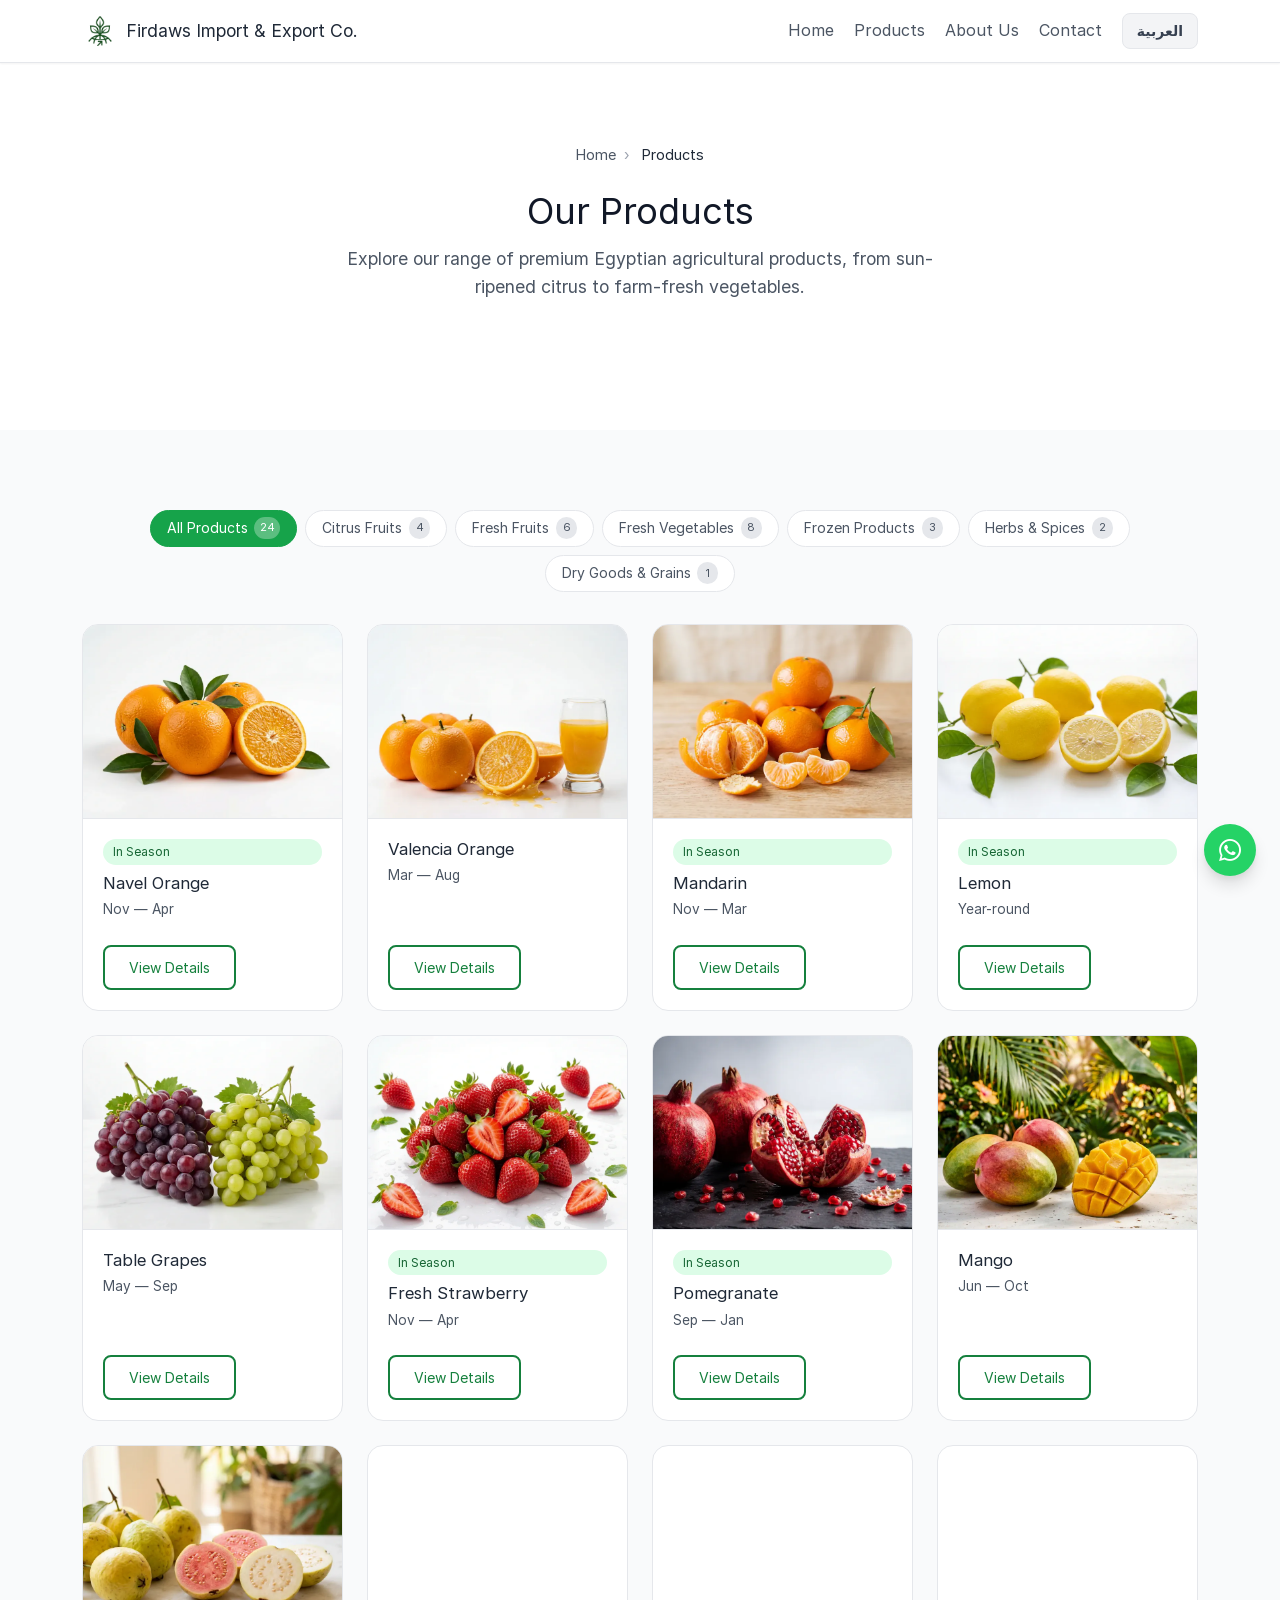
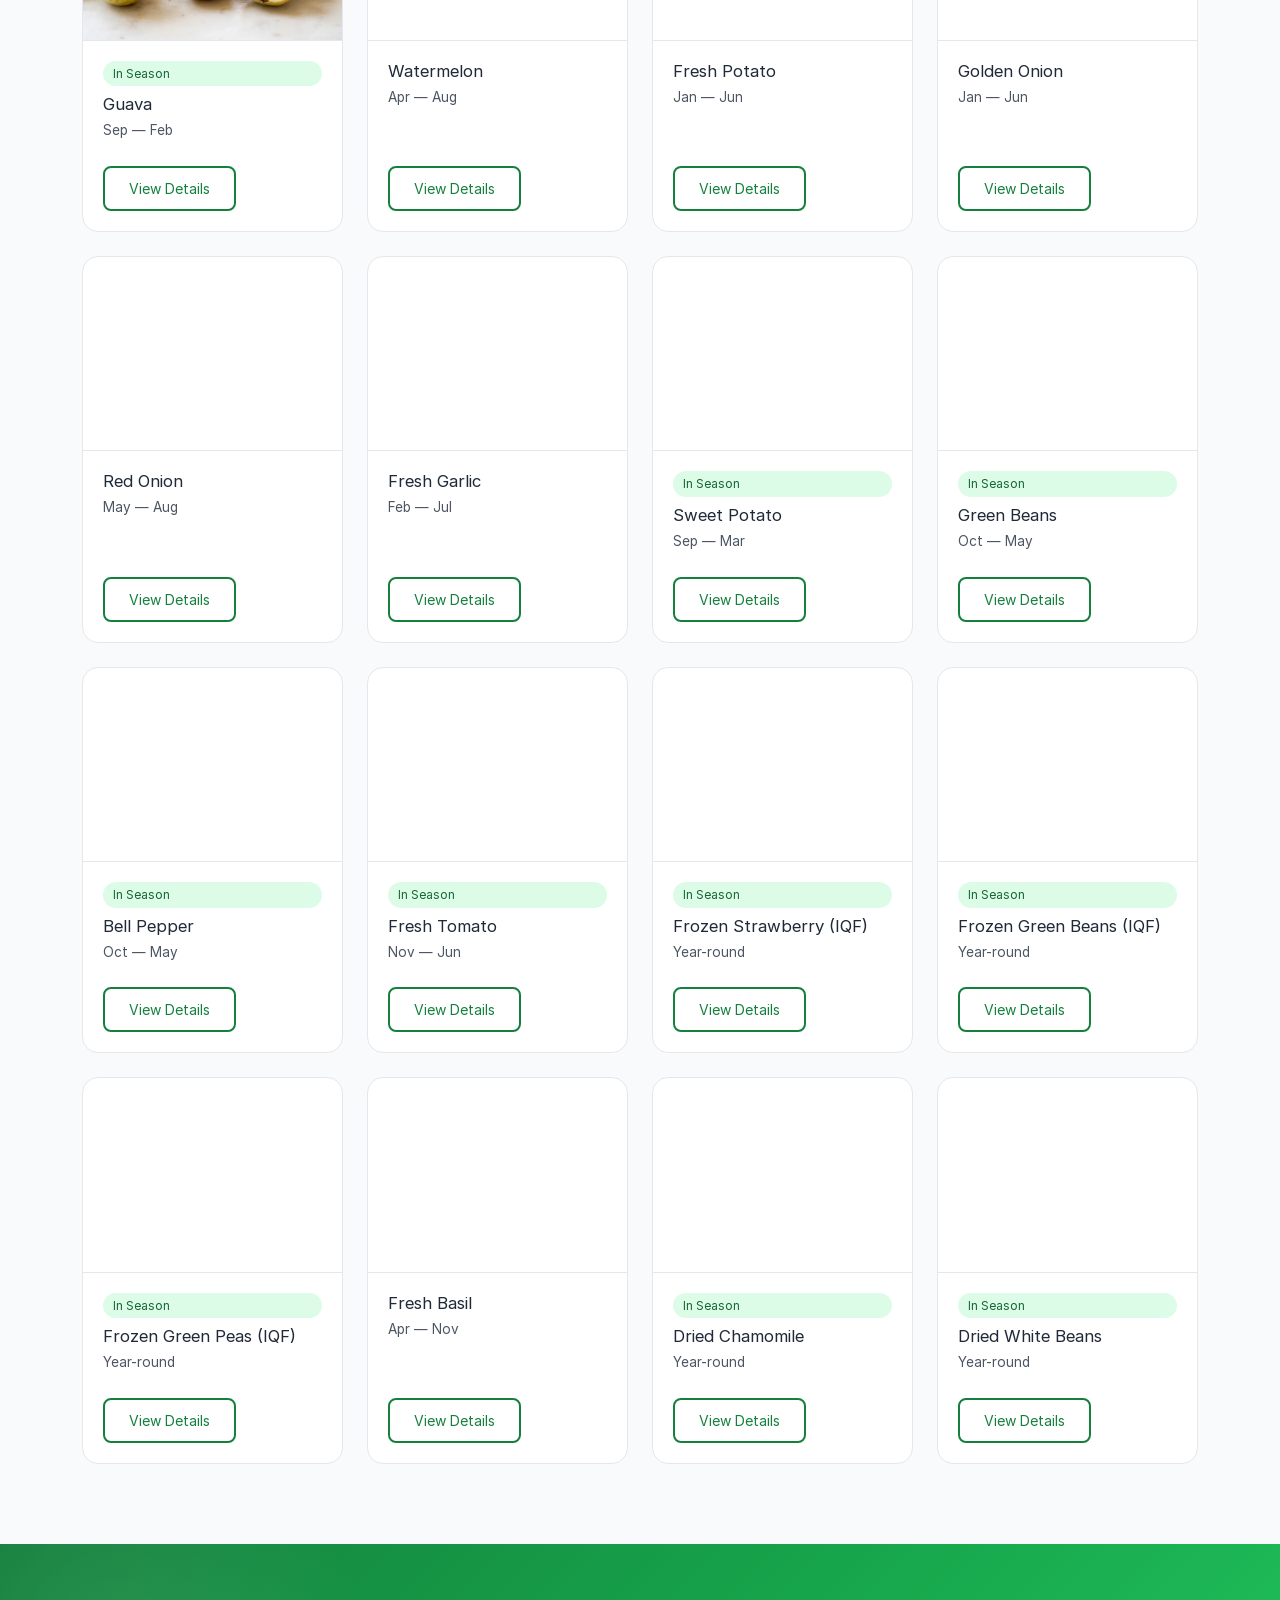
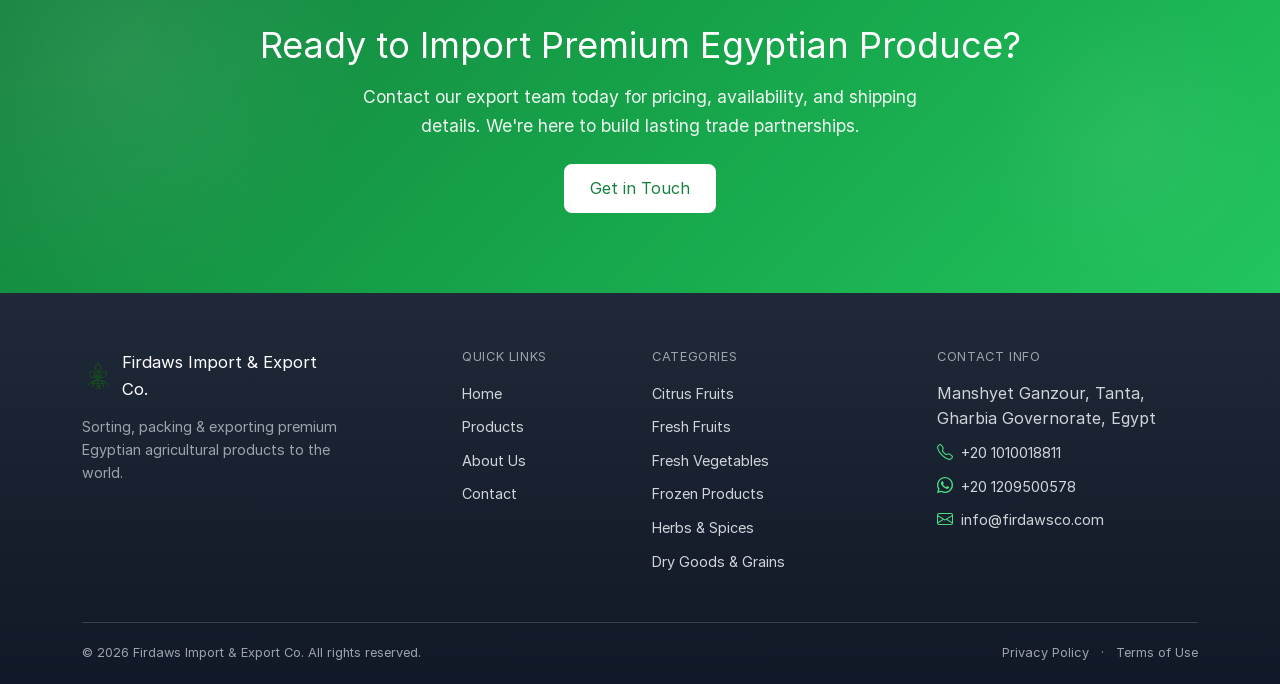
==== commit 05cc6358: "Phase 7: Responsive Hero Images + Accessibility + OG Image + Cloudflare — (1) LCP FIX: Added respons" ====
--- a/products/index.html
+++ b/products/index.html
@@ -17,7 +17,7 @@
   <meta property="og:url" id="og-url" content="https://firdawsco.com/products/">
   <meta property="og:title" id="og-title" content="Products — Firdaws Import &amp; Export Co.">
   <meta property="og:description" id="og-desc" content="Explore our range of premium Egyptian agricultural products, from sun-ripened citrus to farm-fresh vegetables.">
-  <meta property="og:image" id="og-image" content="https://firdawsco.com/assets/img/og-image.webp">
+  <meta property="og:image" id="og-image" content="https://firdawsco.com/assets/img/og-image.jpg">
   <meta property="og:site_name" id="og-site-name" content="Firdaws Import &amp; Export Co.">
   <meta property="og:locale" id="og-locale" content="en_US">
 
@@ -25,7 +25,7 @@
   <meta name="twitter:card" content="summary_large_image">
   <meta name="twitter:title" id="tw-title" content="Products — Firdaws Import &amp; Export Co.">
   <meta name="twitter:description" id="tw-desc" content="Explore our range of premium Egyptian agricultural products, from sun-ripened citrus to farm-fresh vegetables.">
-  <meta name="twitter:image" id="tw-image" content="https://firdawsco.com/assets/img/og-image.webp">
+  <meta name="twitter:image" id="tw-image" content="https://firdawsco.com/assets/img/og-image.jpg">
 
   <!-- hreflang -->
   <link rel="alternate" hreflang="en" id="hreflang-en" href="https://firdawsco.com/products/">
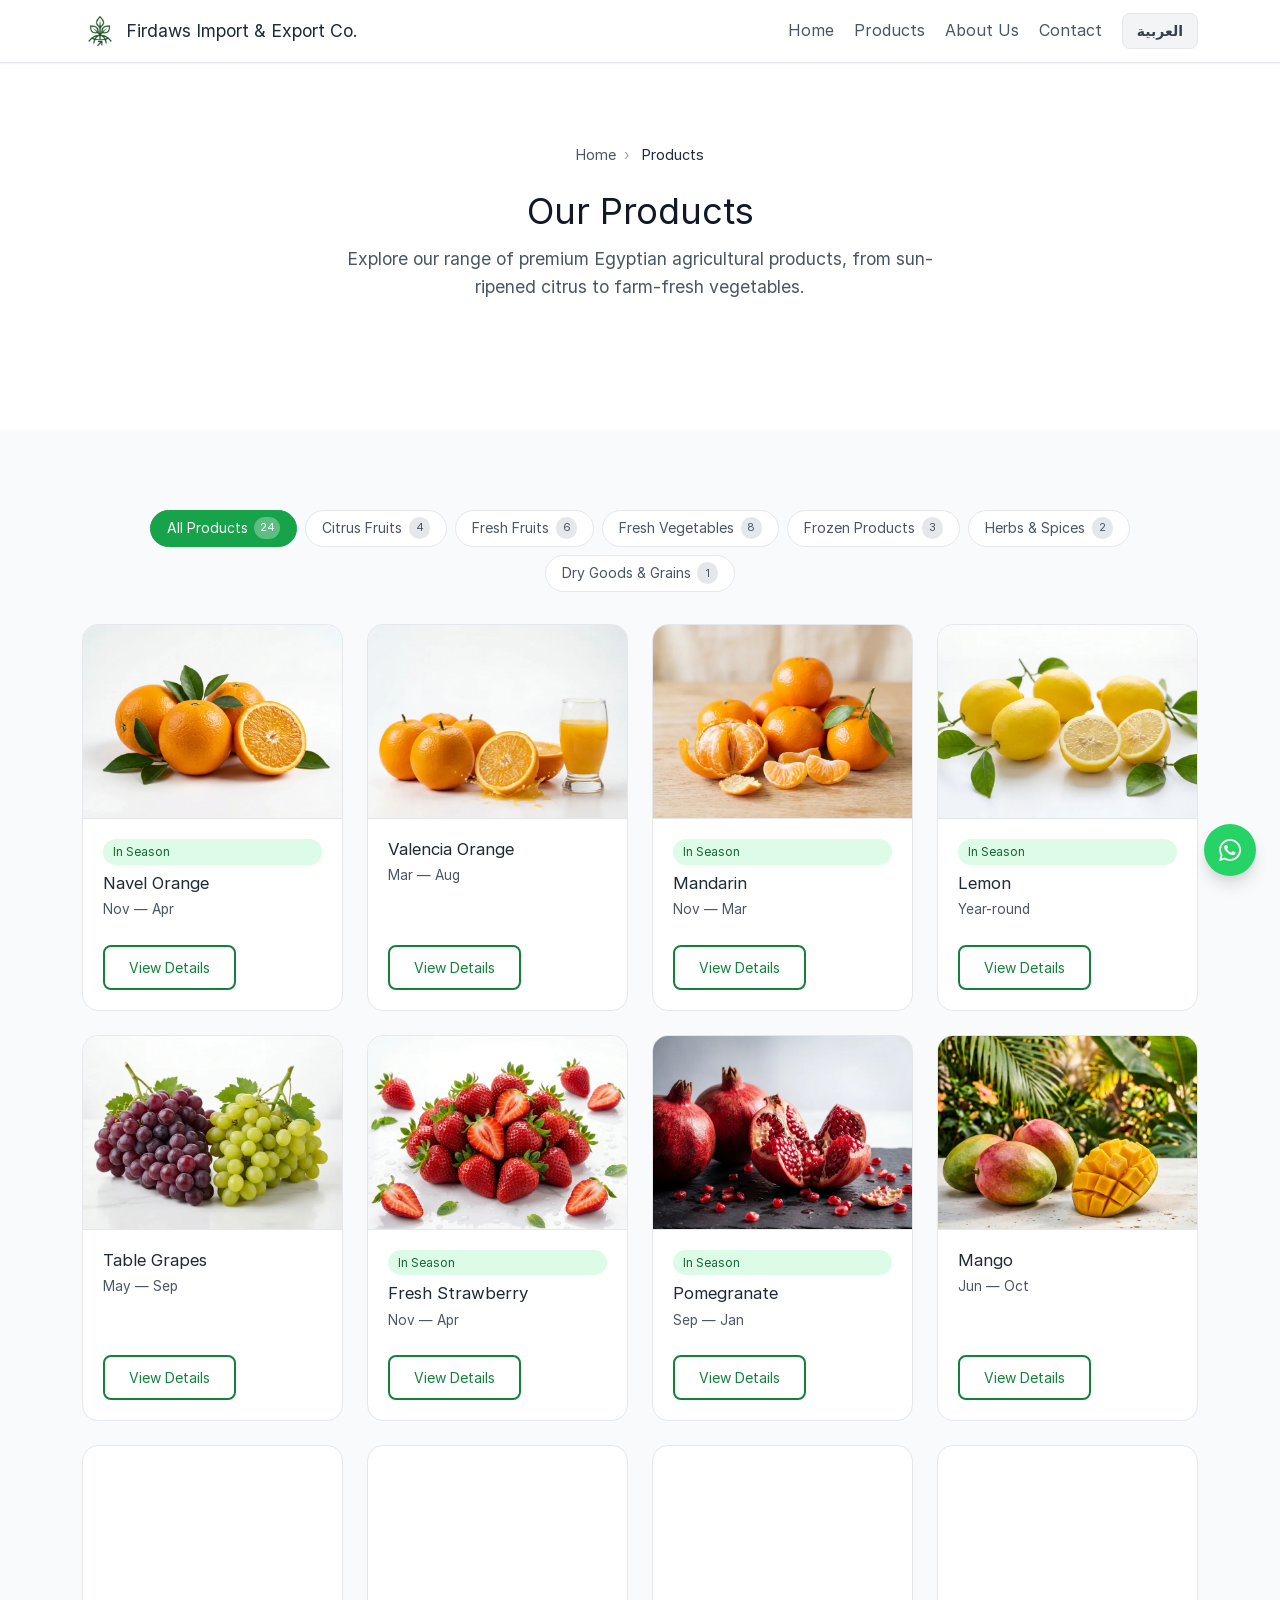
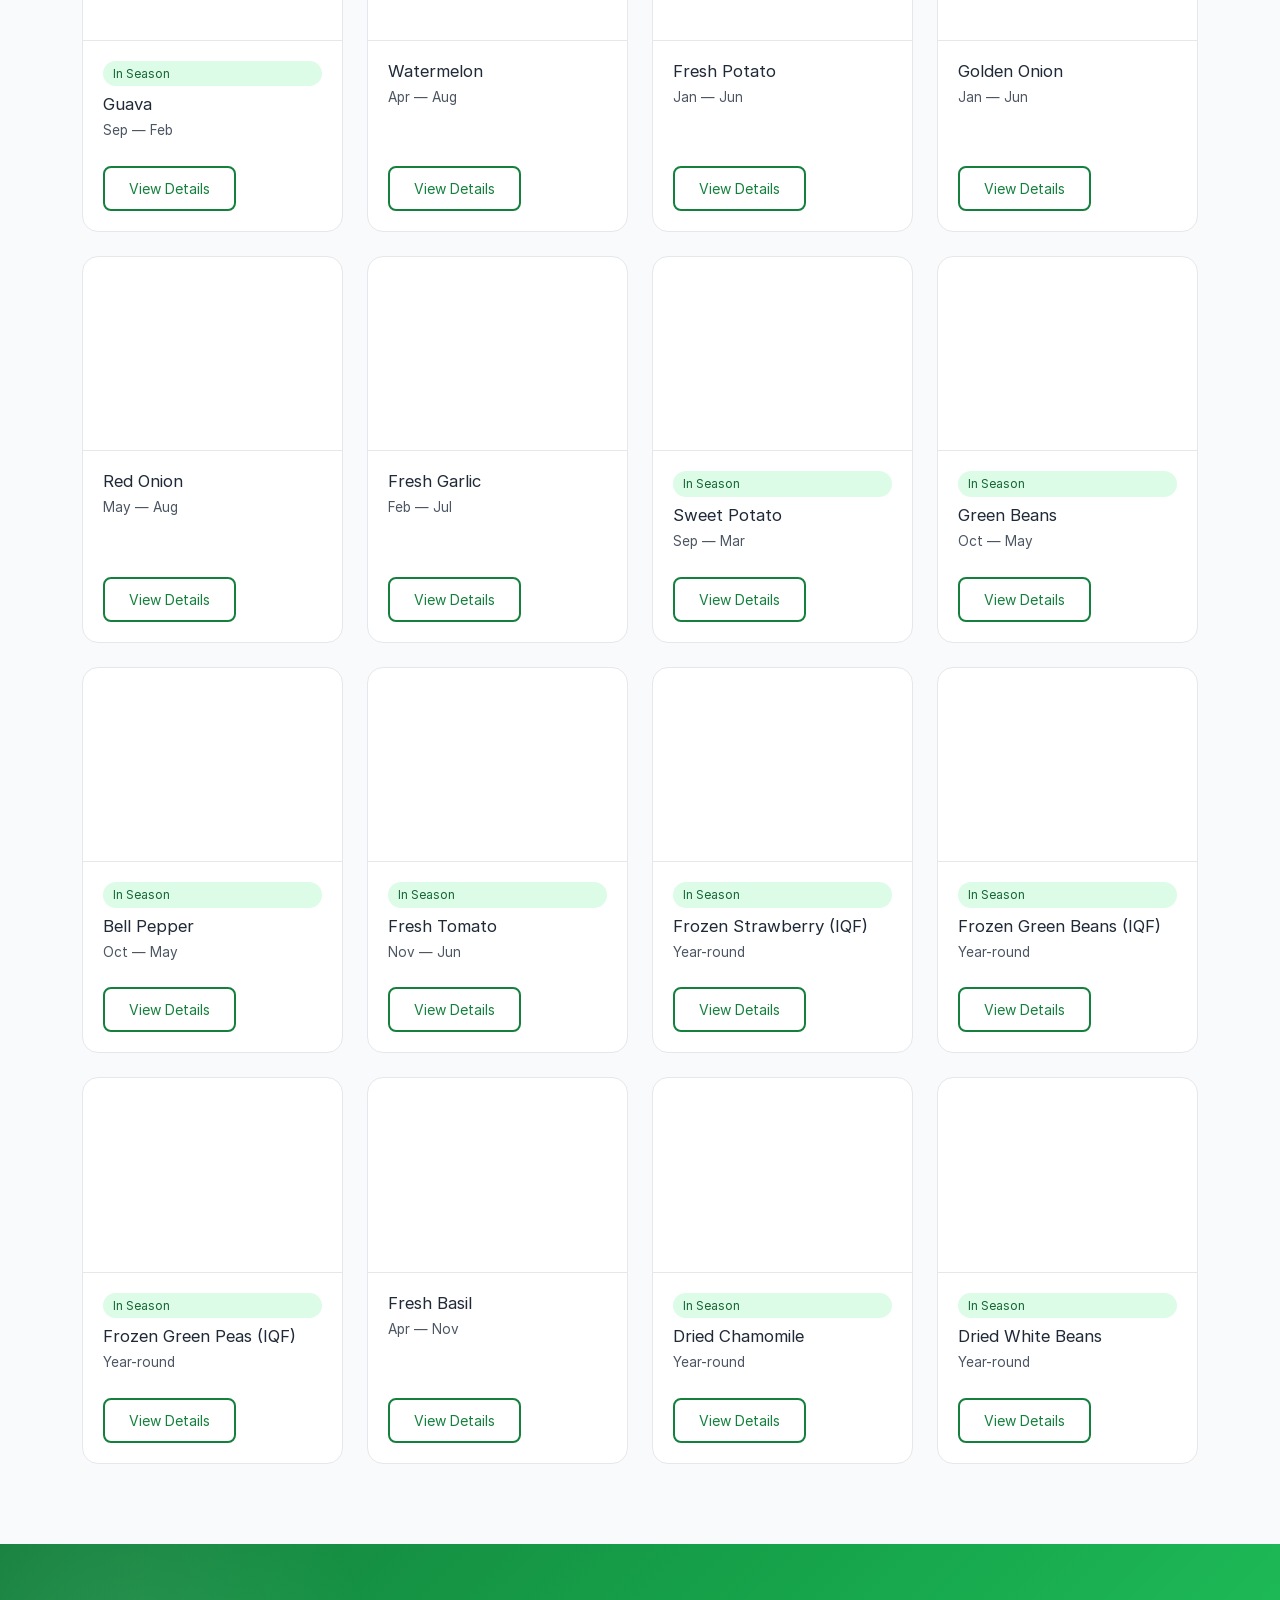
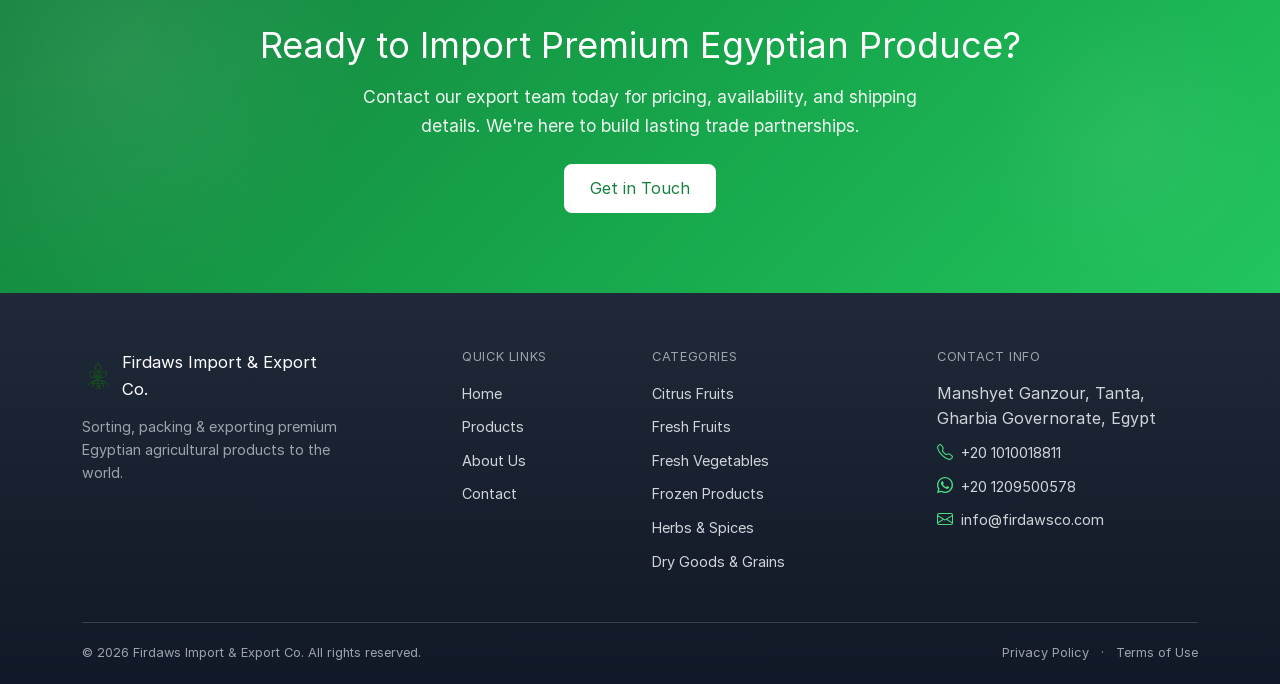
==== commit 8d3c50e4: "Phase 8: CSS Loading Optimization + Deferred Rendering + CLS Fix — (1) RENDER-BLOCKING FIX: Removed " ====
--- a/products/index.html
+++ b/products/index.html
@@ -45,7 +45,6 @@
 
   <!-- Font Preload -->
   <link rel="preload" href="../assets/fonts/inter-variable.woff2" as="font" type="font/woff2" crossorigin="anonymous">
-  <link rel="preload" href="../assets/vendor/bootstrap-icons-1.11.3/font/fonts/bootstrap-icons.woff2?dd67030699838ea613ee6dbda90effa6" as="font" type="font/woff2" crossorigin="anonymous">
 
   <!-- Favicon & Manifest -->
   <link rel="icon" type="image/x-icon" href="../favicon.ico">
@@ -59,7 +58,6 @@
 
   <!-- Stylesheets -->
   <link rel="stylesheet" id="bootstrap-css" href="../assets/vendor/bootstrap-5.3.3/css/bootstrap.min.css">
-  <link rel="stylesheet" href="../assets/vendor/bootstrap-icons-1.11.3/font/bootstrap-icons.min.css">
   <link rel="stylesheet" href="../assets/css/theme.min.css">
 </head>
 
--- a/assets/css/theme.min.css
+++ b/assets/css/theme.min.css
@@ -1 +1 @@
-@font-face{font-family:'Inter Variable';src:url('../fonts/inter-variable.woff2') format('woff2');font-weight:100 900;font-style:normal;font-display:swap}@font-face{font-family:'Cairo Variable';src:url('../fonts/cairo-variable.woff2') format('woff2');font-weight:200 1000;font-style:normal;font-display:swap}@font-face{font-family:bootstrap-icons;src:url('../vendor/bootstrap-icons-1.11.3/font/fonts/bootstrap-icons.woff2?dd67030699838ea613ee6dbda90effa6') format('woff2'),url('../vendor/bootstrap-icons-1.11.3/font/fonts/bootstrap-icons.woff?dd67030699838ea613ee6dbda90effa6') format('woff');font-display:swap}:root{--fw-font-en:'Inter Variable',system-ui,-apple-system,sans-serif;--fw-font-ar:'Cairo Variable','Segoe UI',Tahoma,sans-serif;--fw-font-body:var(--fw-font-en);--fw-green-50:#f0fdf4;--fw-green-100:#dcfce7;--fw-green-200:#bbf7d0;--fw-green-300:#86efac;--fw-green-400:#4ade80;--fw-green-500:#22c55e;--fw-green-600:#16a34a;--fw-green-700:#15803d;--fw-green-800:#166534;--fw-green-900:#14532d;--fw-primary:var(--fw-green-600);--fw-primary-hover:var(--fw-green-700);--fw-primary-light:var(--fw-green-50);--fw-white:#ffffff;--fw-gray-50:#f9fafb;--fw-gray-100:#f3f4f6;--fw-gray-200:#e5e7eb;--fw-gray-300:#d1d5db;--fw-gray-400:#9ca3af;--fw-gray-500:#6b7280;--fw-gray-600:#4b5563;--fw-gray-700:#374151;--fw-gray-800:#1f2937;--fw-gray-900:#111827;--fw-bg:var(--fw-white);--fw-bg-alt:var(--fw-gray-50);--fw-text:var(--fw-gray-800);--fw-text-muted:var(--fw-gray-600);--fw-border:var(--fw-gray-200);--fw-orange:#f97316;--fw-emerald:#10b981;--fw-teal:#14b8a6;--fw-cyan:#06b6d4;--fw-lime:#84cc16;--fw-amber:#f59e0b;--fw-radius:0.5rem;--fw-radius-lg:1rem;--fw-section-py:5rem;--fw-shadow-sm:0 1px 2px rgba(0, 0, 0, 0.05);--fw-shadow:0 1px 3px rgba(0, 0, 0, 0.1),0 1px 2px rgba(0, 0, 0, 0.06);--fw-shadow-md:0 4px 6px rgba(0, 0, 0, 0.07),0 2px 4px rgba(0, 0, 0, 0.06);--fw-shadow-lg:0 10px 15px rgba(0, 0, 0, 0.1),0 4px 6px rgba(0, 0, 0, 0.05)}*,::after,::before{box-sizing:border-box}body{font-family:var(--fw-font-body);color:var(--fw-text);background-color:var(--fw-bg);line-height:1.6;-webkit-font-smoothing:antialiased;-moz-osx-font-smoothing:grayscale}img{max-width:100%;height:auto}a{color:var(--fw-primary);text-decoration:none}a:hover{color:var(--fw-primary-hover)}.skip-link{position:absolute;top:-100%;left:0;z-index:9999;padding:.75rem 1.5rem;background-color:var(--fw-primary);color:var(--fw-white);font-weight:600;border-radius:0 0 var(--fw-radius) 0;transition:top .2s}.skip-link:focus{top:0;color:var(--fw-white)}.fw-navbar{background-color:var(--fw-white);border-bottom:1px solid var(--fw-border);box-shadow:var(--fw-shadow-sm)}.fw-navbar .navbar-toggler{border:none;padding:.25rem .5rem}.fw-navbar .navbar-toggler:focus{box-shadow:0 0 0 .2rem rgba(22,163,74,.25)}.fw-brand{display:flex;align-items:center;gap:.5rem;text-decoration:none;color:var(--fw-text);font-weight:700;font-size:1.1rem}.fw-brand:hover{color:var(--fw-green-700)}.fw-brand-logo{width:36px;height:36px;object-fit:contain}.fw-navbar .nav-link{color:var(--fw-gray-600);font-weight:500;padding:.5rem .75rem;border-radius:var(--fw-radius);transition:color .2s,background-color .2s}.fw-navbar .nav-link:focus,.fw-navbar .nav-link:hover{color:var(--fw-green-700);background-color:var(--fw-primary-light)}.fw-navbar .nav-link[aria-current=page]{color:var(--fw-green-800);font-weight:600}.fw-btn-primary{display:inline-flex;align-items:center;gap:.5rem;padding:.625rem 1.5rem;background-color:var(--fw-primary);color:var(--fw-white);font-weight:600;border:2px solid var(--fw-primary);border-radius:var(--fw-radius);cursor:pointer;transition:background-color .2s,border-color .2s,box-shadow .2s}.fw-btn-primary:focus,.fw-btn-primary:hover{background-color:var(--fw-primary-hover);border-color:var(--fw-primary-hover);color:var(--fw-white);box-shadow:var(--fw-shadow-md)}.fw-btn-outline{display:inline-flex;align-items:center;gap:.5rem;padding:.625rem 1.5rem;background-color:transparent;color:var(--fw-green-700);font-weight:600;border:2px solid var(--fw-green-700);border-radius:var(--fw-radius);cursor:pointer;transition:background-color .2s,color .2s,box-shadow .2s}.fw-btn-outline:focus,.fw-btn-outline:hover{background-color:var(--fw-green-700);color:var(--fw-white);box-shadow:var(--fw-shadow-md)}.fw-btn-whatsapp{display:inline-flex;align-items:center;gap:.5rem;padding:.625rem 1.5rem;background-color:#25d366;color:var(--fw-white);font-weight:600;border:2px solid #25d366;border-radius:var(--fw-radius);cursor:pointer;transition:background-color .2s,box-shadow .2s}.fw-btn-whatsapp:focus,.fw-btn-whatsapp:hover{background-color:#1da851;border-color:#1da851;color:var(--fw-white);box-shadow:var(--fw-shadow-md)}.fw-btn-lang{display:inline-flex;align-items:center;padding:.375rem .875rem;background-color:var(--fw-gray-100);color:var(--fw-gray-700);font-weight:600;font-size:.875rem;border:1px solid var(--fw-border);border-radius:var(--fw-radius);cursor:pointer;transition:background-color .2s,color .2s}.fw-btn-lang:focus,.fw-btn-lang:hover{background-color:var(--fw-gray-200);color:var(--fw-gray-900)}.fw-hero{padding:5rem 0 4rem;background-color:var(--fw-primary-light);position:relative;overflow:hidden}.fw-hero::before{content:'';position:absolute;top:-50%;right:-20%;width:600px;height:600px;background:radial-gradient(circle,rgba(22,163,74,.08) 0,transparent 70%);border-radius:50%;pointer-events:none}.fw-hero-title{font-size:clamp(2rem, 5vw, 3.25rem);font-weight:800;line-height:1.2;color:var(--fw-gray-900);margin-bottom:1.25rem}.fw-hero-subtitle{font-size:clamp(1rem, 2.5vw, 1.25rem);color:var(--fw-gray-600);max-width:640px;margin-left:auto;margin-right:auto;line-height:1.7}.fw-section{padding:var(--fw-section-py) 0}.fw-section-alt{background-color:var(--fw-bg-alt)}.fw-section-title{font-size:clamp(1.5rem, 3vw, 2.25rem);font-weight:700;color:var(--fw-gray-900);margin-bottom:.75rem}.fw-section-subtitle{font-size:1.1rem;color:var(--fw-text-muted);max-width:600px;margin-left:auto;margin-right:auto}.fw-cat-card{display:block;padding:1.5rem;border:1px solid var(--fw-border);border-radius:var(--fw-radius-lg);background-color:var(--fw-white);text-decoration:none;color:var(--fw-text);transition:transform .2s,box-shadow .2s,border-color .2s;height:100%}.fw-cat-card:hover{transform:translateY(-4px);box-shadow:var(--fw-shadow-lg);color:var(--fw-text)}.fw-cat-card i{font-size:2rem;margin-bottom:.75rem;display:block}.fw-cat-card h3{font-size:1.1rem;font-weight:700;margin-bottom:.5rem}.fw-cat-card p{font-size:.875rem;color:var(--fw-text-muted);margin-bottom:.75rem;line-height:1.6}.fw-cat-count{font-size:.8rem;font-weight:600;color:var(--fw-text-muted)}.fw-cat-card--orange{border-top:3px solid var(--fw-orange)}.fw-cat-card--orange i{color:var(--fw-orange)}.fw-cat-card--emerald{border-top:3px solid var(--fw-emerald)}.fw-cat-card--emerald i{color:var(--fw-emerald)}.fw-cat-card--teal{border-top:3px solid var(--fw-teal)}.fw-cat-card--teal i{color:var(--fw-teal)}.fw-cat-card--cyan{border-top:3px solid var(--fw-cyan)}.fw-cat-card--cyan i{color:var(--fw-cyan)}.fw-cat-card--lime{border-top:3px solid var(--fw-lime)}.fw-cat-card--lime i{color:var(--fw-lime)}.fw-cat-card--amber{border-top:3px solid var(--fw-amber)}.fw-cat-card--amber i{color:var(--fw-amber)}.fw-cat-card:hover.fw-cat-card--orange{border-color:var(--fw-orange)}.fw-cat-card:hover.fw-cat-card--emerald{border-color:var(--fw-emerald)}.fw-cat-card:hover.fw-cat-card--teal{border-color:var(--fw-teal)}.fw-cat-card:hover.fw-cat-card--cyan{border-color:var(--fw-cyan)}.fw-cat-card:hover.fw-cat-card--lime{border-color:var(--fw-lime)}.fw-cat-card:hover.fw-cat-card--amber{border-color:var(--fw-amber)}.fw-product-card{border:1px solid var(--fw-border);border-radius:var(--fw-radius-lg);background-color:var(--fw-white);overflow:hidden;transition:transform .2s,box-shadow .2s;height:100%;display:flex;flex-direction:column}.fw-product-card:hover{transform:translateY(-4px);box-shadow:var(--fw-shadow-lg)}.fw-product-card img{width:100%;height:200px;object-fit:cover;border-bottom:1px solid var(--fw-border)}.fw-product-card-body{padding:1.25rem;flex:1;display:flex;flex-direction:column}.fw-product-card-body h3{font-size:1.05rem;font-weight:700;margin-bottom:.375rem}.fw-product-card-body p{font-size:.85rem;color:var(--fw-text-muted);margin-bottom:.75rem}.fw-product-badge{display:inline-block;font-size:.75rem;font-weight:600;padding:.2rem .6rem;border-radius:999px;margin-bottom:.5rem}.fw-badge-season{background-color:var(--fw-green-100);color:var(--fw-green-800)}.fw-product-card-footer{margin-top:auto;padding-top:.75rem}.fw-calendar-table{width:100%;font-size:.8rem;border-collapse:collapse}.fw-calendar-table td,.fw-calendar-table th{padding:.4rem .35rem;text-align:center;border:1px solid var(--fw-border);white-space:nowrap}.fw-calendar-table thead th{background-color:var(--fw-gray-100);font-weight:700;color:var(--fw-gray-700);position:sticky;top:0;z-index:1}.fw-calendar-table thead th:first-child{text-align:start;min-width:140px}.fw-calendar-table tbody td:first-child{text-align:start;font-weight:600;color:var(--fw-gray-700);background-color:var(--fw-white)}.fw-cal-active{background-color:var(--fw-green-500);color:var(--fw-white)}.fw-calendar-wrap{overflow-x:auto;-webkit-overflow-scrolling:touch;border-radius:var(--fw-radius);border:1px solid var(--fw-border)}.fw-cert-card{text-align:center;padding:1.5rem 1rem;border:1px solid var(--fw-border);border-radius:var(--fw-radius-lg);background-color:var(--fw-white);height:100%;transition:box-shadow .2s}.fw-cert-card:hover{box-shadow:var(--fw-shadow-md)}.fw-cert-logo{max-height:60px;width:auto;margin-bottom:1rem;object-fit:contain}.fw-cert-card h3{font-size:.95rem;font-weight:700;margin-bottom:.5rem;color:var(--fw-gray-800)}.fw-cert-card p{font-size:.8rem;color:var(--fw-text-muted);line-height:1.5;margin-bottom:0}.fw-cta{padding:var(--fw-section-py) 0;background-color:var(--fw-primary);color:var(--fw-white);position:relative;overflow:hidden}.fw-cta::before{content:'';position:absolute;top:-40%;left:-10%;width:500px;height:500px;background:radial-gradient(circle,rgba(255,255,255,.08) 0,transparent 70%);border-radius:50%;pointer-events:none}.fw-cta-title{font-size:clamp(1.5rem, 3vw, 2.25rem);font-weight:700;color:var(--fw-white)}.fw-cta-text{color:rgba(255,255,255,.92);font-size:1.1rem;max-width:600px;margin-left:auto;margin-right:auto}.fw-cta .fw-btn-outline{border-color:var(--fw-white);color:var(--fw-white)}.fw-cta .fw-btn-outline:focus,.fw-cta .fw-btn-outline:hover{background-color:var(--fw-white);color:var(--fw-primary)}.fw-faq .accordion-item{border:1px solid var(--fw-border);margin-bottom:.5rem;border-radius:var(--fw-radius)!important;overflow:hidden}.fw-faq .accordion-button{font-weight:600;color:var(--fw-gray-800);background-color:var(--fw-white);padding:1rem 1.25rem}.fw-faq .accordion-button:not(.collapsed){background-color:var(--fw-primary-light);color:var(--fw-primary);box-shadow:none}.fw-faq .accordion-button:focus{box-shadow:0 0 0 .2rem rgba(22,163,74,.25);border-color:transparent}.fw-faq .accordion-body{color:var(--fw-gray-600);line-height:1.7;padding:1rem 1.25rem}.fw-about-certs{display:flex;flex-wrap:wrap;align-items:center;justify-content:center;gap:1.5rem;margin-top:2rem}.fw-about-certs img{height:40px;width:auto;object-fit:contain;opacity:.7;transition:opacity .2s;filter:grayscale(30%)}.fw-about-certs img:hover{opacity:1;filter:grayscale(0%)}.fw-footer{background-color:var(--fw-gray-800);color:var(--fw-gray-300);padding:3.5rem 0 0}.fw-footer-brand{display:flex;align-items:center;gap:.5rem;margin-bottom:.75rem}.fw-footer-brand img{width:32px;height:32px;object-fit:contain}.fw-footer-brand span{font-weight:700;font-size:1.05rem;color:var(--fw-white)}.fw-footer-tagline{font-size:.9rem;color:var(--fw-gray-400);line-height:1.6}.fw-footer-heading{font-size:.8rem;font-weight:700;text-transform:uppercase;letter-spacing:.05em;color:var(--fw-gray-400);margin-bottom:1rem}.fw-footer-links{list-style:none;padding:0;margin:0}.fw-footer-links li{margin-bottom:.5rem}.fw-footer-links a{color:var(--fw-gray-300);font-size:.9rem;text-decoration:none;transition:color .2s}.fw-footer-links a:hover{color:var(--fw-white)}.fw-footer-contact-item{display:flex;align-items:center;gap:.5rem;margin-bottom:.5rem;font-size:.9rem}.fw-footer-contact-item i{color:var(--fw-green-400);font-size:1rem;flex-shrink:0}.fw-footer-contact-item a{color:var(--fw-gray-300);text-decoration:none}.fw-footer-contact-item a:hover{color:var(--fw-white)}.fw-footer-bottom{border-top:1px solid var(--fw-gray-700);padding:1.25rem 0;margin-top:2.5rem;display:flex;flex-wrap:wrap;justify-content:space-between;align-items:center;gap:.75rem;font-size:.8rem;color:var(--fw-gray-400)}.fw-footer-bottom a{color:var(--fw-gray-400);text-decoration:none}.fw-footer-bottom a:hover{color:var(--fw-white)}.fw-whatsapp-float{display:flex;align-items:center;justify-content:center;width:52px;height:52px;border-radius:50%;background-color:#25d366;color:var(--fw-white);font-size:1.4rem;text-decoration:none;box-shadow:var(--fw-shadow-lg);transition:transform .2s,box-shadow .2s}.fw-whatsapp-float:hover{transform:scale(1.1);box-shadow:0 6px 20px rgba(37,211,102,.4);color:var(--fw-white)}.fw-floating-actions{position:fixed;bottom:1.5rem;right:1.5rem;z-index:1000;display:flex;flex-direction:column;align-items:center;gap:.75rem}[dir=rtl] .fw-floating-actions{right:auto;left:1.5rem}.fw-back-to-top{position:relative;width:52px;height:52px;border-radius:50%;background:rgba(255,255,255,.12);backdrop-filter:blur(8px);-webkit-backdrop-filter:blur(8px);border:none;cursor:pointer;opacity:0;pointer-events:none;transform:translateY(10px);transition:opacity .3s,transform .3s}.fw-back-to-top.visible{opacity:1;pointer-events:auto;transform:translateY(0)}.fw-back-to-top__ring{position:absolute;inset:0;transform:rotate(-90deg);pointer-events:none}.fw-back-to-top__track{fill:none;stroke:var(--fw-gray-300);opacity:.3;stroke-width:3}.fw-back-to-top__progress{fill:none;stroke:var(--fw-primary);stroke-width:3;stroke-linecap:round;transition:stroke-dashoffset .15s ease-out}.fw-back-to-top__icon{position:absolute;inset:0;display:flex;align-items:center;justify-content:center;color:var(--fw-gray-600);font-size:1.1rem;text-shadow:0 0 8px rgba(22,163,74,.35);transition:text-shadow .3s,color .3s}.fw-back-to-top:hover .fw-back-to-top__icon{color:var(--fw-primary);text-shadow:0 0 14px rgba(22,163,74,.55)}@media (prefers-reduced-motion:reduce){.fw-back-to-top{transition:none}.fw-back-to-top__progress{transition:none}.fw-back-to-top__icon{transition:none;text-shadow:none}}[dir=rtl] body{text-align:right}@media (max-width:767.98px){:root{--fw-section-py:3rem}.fw-hero{padding:3rem 0 2.5rem}.fw-calendar-table{font-size:.7rem}.fw-calendar-table td,.fw-calendar-table th{padding:.3rem .25rem}.fw-footer-bottom{flex-direction:column;text-align:center}}@media (max-width:575.98px){.fw-hero-title{font-size:1.75rem}.fw-about-certs img{height:30px}}.fw-breadcrumb{display:flex;flex-wrap:wrap;align-items:center;gap:.25rem;list-style:none;padding:0;margin:0 0 1.5rem;font-size:.9rem}.fw-breadcrumb li{display:flex;align-items:center;color:var(--fw-text-muted)}.fw-breadcrumb li:not(:last-child)::after{content:'›';margin-left:.5rem;margin-right:.5rem;color:var(--fw-gray-400)}.fw-breadcrumb a{color:var(--fw-text-muted);text-decoration:none;transition:color .2s}.fw-breadcrumb a:hover{color:var(--fw-primary)}.fw-breadcrumb [aria-current=page]{color:var(--fw-gray-800);font-weight:600}[dir=rtl] .fw-breadcrumb li:not(:last-child)::after{content:'‹'}.fw-filter-bar{display:flex;flex-wrap:wrap;gap:.5rem;justify-content:center;margin-bottom:2rem}.fw-filter-btn{display:inline-flex;align-items:center;padding:.4rem 1rem;font-size:.875rem;font-weight:500;color:var(--fw-gray-600);background-color:var(--fw-white);border:1px solid var(--fw-border);border-radius:999px;cursor:pointer;transition:all .2s}.fw-filter-btn:hover{border-color:var(--fw-primary);color:var(--fw-primary)}.fw-filter-btn.active{background-color:var(--fw-primary);border-color:var(--fw-primary);color:var(--fw-white)}.fw-product-hero-img{width:100%;max-height:450px;object-fit:cover;border-radius:var(--fw-radius-lg);border:1px solid var(--fw-border)}.fw-product-hero-name{font-size:clamp(1.5rem, 3vw, 2.25rem);font-weight:700;color:var(--fw-gray-900);margin-bottom:.75rem}.fw-product-hero-desc{color:var(--fw-gray-600);line-height:1.7;margin-bottom:1.5rem}.fw-product-varieties{margin-bottom:1.5rem}.fw-product-varieties h3{font-size:1rem;font-weight:700;color:var(--fw-gray-800);margin-bottom:.5rem}.fw-product-varieties ul{list-style:disc;padding-left:1.25rem;margin:0}.fw-product-varieties li{margin-bottom:.25rem;font-size:.9rem;color:var(--fw-gray-600)}[dir=rtl] .fw-product-varieties ul{padding-left:0;padding-right:1.25rem}.fw-specs-table{width:100%;border-collapse:collapse;border:1px solid var(--fw-border);border-radius:var(--fw-radius);overflow:hidden}.fw-specs-table td,.fw-specs-table th{padding:.75rem 1rem;font-size:.9rem;border-bottom:1px solid var(--fw-border);text-align:start}.fw-specs-table th{background-color:var(--fw-gray-50);color:var(--fw-gray-700);font-weight:600;width:40%}.fw-specs-table td{color:var(--fw-gray-600)}.fw-specs-table tr:last-child td,.fw-specs-table tr:last-child th{border-bottom:none}.fw-packaging-card{padding:1.5rem;border:1px solid var(--fw-border);border-radius:var(--fw-radius-lg);background-color:var(--fw-white)}.fw-packaging-card h3{font-size:1rem;font-weight:700;color:var(--fw-gray-800);margin-bottom:.75rem}.fw-packaging-card ul{list-style:none;padding:0;margin:0}.fw-packaging-card li{padding:.5rem 0;font-size:.9rem;color:var(--fw-gray-600);border-bottom:1px solid var(--fw-gray-100)}.fw-packaging-card li:last-child{border-bottom:none}.fw-empty-state{text-align:center;padding:3rem 1rem;color:var(--fw-gray-500)}.fw-empty-state p{font-size:1.1rem;margin-bottom:0}@media (max-width:767.98px){.fw-product-hero-img{max-height:300px}.fw-filter-bar{gap:.375rem}.fw-filter-btn{font-size:.8rem;padding:.3rem .75rem}}.fw-hero--compact{padding:3rem 0 2.5rem}.fw-hero--compact .fw-hero-title{font-size:clamp(1.75rem, 4vw, 2.75rem);margin-bottom:.75rem}.fw-hero--compact .fw-hero-subtitle{font-size:1.05rem;margin-bottom:0}.fw-about-text{font-size:1.05rem;line-height:1.8;color:var(--fw-gray-600)}.fw-mission-card{padding:2.5rem;border:1px solid var(--fw-border);border-radius:var(--fw-radius-lg);background-color:var(--fw-white)}.fw-mission-card i{font-size:2.5rem;color:var(--fw-primary);display:block;margin-bottom:1rem}.fw-value-card{text-align:center;padding:2rem 1.5rem;border:1px solid var(--fw-border);border-radius:var(--fw-radius-lg);background-color:var(--fw-white);height:100%;transition:transform .2s,box-shadow .2s}.fw-value-card:hover{transform:translateY(-4px);box-shadow:var(--fw-shadow-lg)}.fw-value-card i{font-size:2rem;color:var(--fw-primary);margin-bottom:1rem;display:block}.fw-value-card h3{font-size:1.05rem;font-weight:700;color:var(--fw-gray-800);margin-bottom:.5rem}.fw-value-card p{font-size:.9rem;color:var(--fw-text-muted);line-height:1.6;margin-bottom:0}.fw-contact-form .form-label{font-weight:600;font-size:.9rem;color:var(--fw-gray-700);margin-bottom:.375rem}.fw-contact-form .form-control,.fw-contact-form .form-select{border:1px solid var(--fw-border);border-radius:var(--fw-radius);padding:.625rem .875rem;font-size:.95rem;transition:border-color .2s,box-shadow .2s}.fw-contact-form .form-control:focus,.fw-contact-form .form-select:focus{border-color:var(--fw-primary);box-shadow:0 0 0 .2rem rgba(22,163,74,.15)}.fw-form-success{display:flex;align-items:center;gap:.75rem;padding:1rem 1.25rem;margin-top:1rem;background-color:var(--fw-green-50);border:1px solid var(--fw-green-200);border-radius:var(--fw-radius);color:var(--fw-green-800)}.fw-form-success i{font-size:1.25rem;color:var(--fw-green-600);flex-shrink:0}.fw-form-success p{margin:0;font-weight:500}.fw-contact-info{display:flex;flex-direction:column;gap:1.5rem}.fw-contact-info-item{display:flex;gap:1rem;align-items:flex-start}.fw-contact-info-icon{display:flex;align-items:center;justify-content:center;width:44px;height:44px;min-width:44px;border-radius:var(--fw-radius);background-color:var(--fw-primary-light);color:var(--fw-primary);font-size:1.1rem}.fw-contact-info-item h3{font-size:.8rem;font-weight:700;text-transform:uppercase;letter-spacing:.05em;color:var(--fw-gray-400);margin-bottom:.25rem}.fw-contact-info-item p{font-size:.95rem;color:var(--fw-gray-700);margin-bottom:0;line-height:1.5}.fw-contact-info-item a{font-size:.95rem;color:var(--fw-primary);text-decoration:none;font-weight:500}.fw-contact-info-item a:hover{color:var(--fw-primary-hover)}@media (max-width:767.98px){.fw-hero--compact{padding:2rem 0 1.5rem}.fw-mission-card{padding:1.5rem}.fw-value-card{padding:1.5rem 1rem}}.fw-legal-toc{position:sticky;top:5rem;max-height:calc(100vh - 6rem);overflow-y:auto;padding:1.5rem;background-color:var(--fw-gray-50);border:1px solid var(--fw-border);border-radius:var(--fw-radius-lg)}.fw-legal-toc-title{font-size:.8rem;font-weight:700;text-transform:uppercase;letter-spacing:.05em;color:var(--fw-gray-400);margin-bottom:.75rem}.fw-legal-toc-list{list-style:none;padding:0;margin:0;counter-reset:toc-counter}.fw-legal-toc-list li{counter-increment:toc-counter;margin-bottom:.25rem}.fw-legal-toc-list a{display:block;padding:.375rem .5rem;font-size:.85rem;color:var(--fw-gray-600);text-decoration:none;border-radius:var(--fw-radius);transition:color .2s,background-color .2s}.fw-legal-toc-list a::before{content:counter(toc-counter,decimal-leading-zero) '. ';font-weight:600;color:var(--fw-gray-400)}.fw-legal-toc-list a:focus,.fw-legal-toc-list a:hover{color:var(--fw-primary);background-color:var(--fw-white)}.fw-legal-article{max-width:780px}.fw-legal-intro-note{display:flex;gap:.75rem;padding:1.25rem;margin-bottom:2.5rem;background-color:var(--fw-green-50);border:1px solid var(--fw-green-200);border-radius:var(--fw-radius-lg);color:var(--fw-gray-700);font-size:.95rem;line-height:1.7}.fw-legal-intro-note i{color:var(--fw-primary);font-size:1.25rem;flex-shrink:0;margin-top:.15rem}.fw-legal-intro-note p{margin:0}.fw-legal-section{padding-bottom:2rem;margin-bottom:2rem;border-bottom:1px solid var(--fw-border)}.fw-legal-section:last-child{border-bottom:none;margin-bottom:0;padding-bottom:0}.fw-legal-section-heading{display:flex;align-items:baseline;gap:.75rem;font-size:1.25rem;font-weight:700;color:var(--fw-gray-900);margin-bottom:1rem}.fw-legal-section-num{font-size:.85rem;font-weight:700;color:var(--fw-primary);min-width:2rem}.fw-legal-section p{font-size:.95rem;line-height:1.8;color:var(--fw-gray-600);margin-bottom:1rem}.fw-legal-section p:last-child{margin-bottom:0}.fw-legal-contact-block{padding:1.5rem;background-color:var(--fw-gray-50);border:1px solid var(--fw-border);border-radius:var(--fw-radius-lg);margin-top:1.25rem}.fw-legal-contact-row{display:flex;align-items:center;gap:.75rem;padding:.5rem 0;font-size:.9rem;color:var(--fw-gray-700)}.fw-legal-contact-row:not(:last-child){border-bottom:1px solid var(--fw-gray-100)}.fw-legal-contact-row i{color:var(--fw-primary);font-size:1rem;width:1.25rem;text-align:center;flex-shrink:0}.fw-legal-contact-row a{color:var(--fw-primary);text-decoration:none;font-weight:500}.fw-legal-contact-row a:hover{color:var(--fw-primary-hover)}.fw-legal-header-badge{display:inline-flex;align-items:center;gap:.375rem;padding:.3rem .75rem;font-size:.75rem;font-weight:700;text-transform:uppercase;letter-spacing:.05em;background-color:var(--fw-green-100);color:var(--fw-green-800);border-radius:999px;margin-bottom:.75rem}.fw-legal-header-meta{font-size:.9rem;color:var(--fw-text-muted);margin-top:.75rem;margin-bottom:0;display:flex;flex-wrap:wrap;align-items:center;gap:.25rem}.fw-legal-header-meta time{font-weight:600;color:var(--fw-gray-700)}.fw-legal-meta-sep{margin:0 .375rem;color:var(--fw-gray-300)}@media (max-width:991.98px){.fw-legal-article{max-width:100%}}@media (max-width:767.98px){.fw-legal-intro-note{flex-direction:column;gap:.5rem}.fw-legal-section-heading{font-size:1.1rem}.fw-legal-header-meta{font-size:.85rem}.fw-legal-contact-block{padding:1rem}}.fw-hero{background-color:var(--fw-green-800);padding:6rem 0 5rem}.fw-hero::after{content:'';position:absolute;inset:0;z-index:1;background:linear-gradient(135deg,rgba(20,83,45,.88) 0,rgba(22,101,52,.82) 40%,rgba(21,128,61,.75) 100%);pointer-events:none}.fw-hero>.container{position:relative;z-index:2}.fw-hero__bg-img{position:absolute;inset:0;width:100%;height:100%;object-fit:cover;z-index:0;pointer-events:none}.fw-hero .fw-hero-title{color:var(--fw-white)}.fw-hero .fw-hero-subtitle{color:rgba(255,255,255,.92)}.fw-hero .fw-btn-primary{background-color:var(--fw-white);border-color:var(--fw-white);color:var(--fw-green-800)}.fw-hero .fw-btn-primary:focus,.fw-hero .fw-btn-primary:hover{background-color:var(--fw-gray-100);border-color:var(--fw-gray-100);color:var(--fw-green-900);box-shadow:var(--fw-shadow-lg)}.fw-hero .fw-btn-whatsapp{background-color:rgba(255,255,255,.15);border-color:rgba(255,255,255,.4);color:var(--fw-white)}.fw-hero .fw-btn-whatsapp:focus,.fw-hero .fw-btn-whatsapp:hover{background-color:#25d366;border-color:#25d366;color:var(--fw-white)}.fw-hero::before{background:radial-gradient(circle,rgba(255,255,255,.06) 0,transparent 70%)}.fw-hero--compact{background-color:var(--fw-primary-light);padding:3rem 0 2.5rem}.fw-hero--compact::after{display:none}.fw-hero--compact .fw-hero-title{color:var(--fw-gray-900)}.fw-hero--compact .fw-hero-subtitle{color:var(--fw-gray-600)}.fw-hero--compact::before{background:radial-gradient(circle,rgba(22,163,74,.08) 0,transparent 70%)}.fw-section .fw-hero-title{color:var(--fw-gray-900)}@media (max-width:767.98px){.fw-hero{padding:4rem 0 3rem}.fw-hero--compact{padding:2rem 0 1.5rem}}.fw-stats-bar{padding:3rem 0;background-color:var(--fw-white);border-bottom:1px solid var(--fw-border)}.fw-stats-grid{display:grid;grid-template-columns:repeat(4,1fr);gap:2rem;max-width:900px;margin:0 auto}.fw-stat-item{text-align:center}.fw-stat-icon{display:inline-flex;align-items:center;justify-content:center;width:52px;height:52px;border-radius:50%;background-color:var(--fw-green-50);color:var(--fw-primary);font-size:1.35rem;margin-bottom:.75rem}.fw-stat-value{display:block;font-size:clamp(1.75rem, 3vw, 2.25rem);font-weight:800;color:var(--fw-gray-900);line-height:1.2;margin-bottom:.25rem}.fw-stat-label{display:block;font-size:.875rem;font-weight:500;color:var(--fw-text-muted)}@media (max-width:767.98px){.fw-stats-bar{padding:2rem 0}.fw-stats-grid{grid-template-columns:repeat(2,1fr);gap:1.5rem}.fw-stat-icon{width:44px;height:44px;font-size:1.15rem;margin-bottom:.5rem}.fw-stat-value{font-size:1.5rem}}.fw-cta{background:linear-gradient(135deg,var(--fw-green-700) 0,var(--fw-green-600) 50%,var(--fw-green-500) 100%);position:relative}.fw-cta::after{content:'';position:absolute;bottom:-1px;right:0;width:300px;height:300px;background:radial-gradient(circle,rgba(255,255,255,.05) 0,transparent 70%);border-radius:50%;pointer-events:none}.fw-cta .fw-btn-outline{background-color:var(--fw-white);border-color:var(--fw-white);color:var(--fw-green-700);font-weight:700}.fw-cta .fw-btn-outline:focus,.fw-cta .fw-btn-outline:hover{background-color:var(--fw-gray-100);border-color:var(--fw-gray-100);color:var(--fw-green-800);transform:translateY(-2px);box-shadow:0 4px 12px rgba(0,0,0,.15)}.fw-product-card{overflow:hidden}.fw-product-card img{aspect-ratio:4/3;height:auto;object-fit:cover;transition:transform .35s ease}.fw-product-card:hover img{transform:scale(1.06)}.fw-product-card:hover{box-shadow:0 12px 24px rgba(0,0,0,.1),0 4px 8px rgba(0,0,0,.06)}.fw-product-card:hover .fw-product-card-body h3{color:var(--fw-primary)}.fw-product-card-body h3{transition:color .2s ease}@media (prefers-reduced-motion:reduce){.fw-product-card img{transition:none}.fw-product-card:hover img{transform:none}.fw-product-card-body h3{transition:none}}.fw-cat-card{padding:0;display:flex;flex-direction:column}.fw-cat-card-img-wrap{position:relative;overflow:hidden;border-radius:var(--fw-radius-lg) var(--fw-radius-lg) 0 0;flex-shrink:0}.fw-cat-card-img{width:100%;aspect-ratio:3/2;object-fit:cover;display:block;transition:transform .35s ease}.fw-cat-card:hover .fw-cat-card-img{transform:scale(1.06)}.fw-cat-card-badge{position:absolute;top:.75rem;right:.75rem;display:flex;align-items:center;justify-content:center;width:38px;height:38px;border-radius:50%;background-color:rgba(255,255,255,.92);backdrop-filter:blur(4px);-webkit-backdrop-filter:blur(4px);box-shadow:0 2px 8px rgba(0,0,0,.12);font-size:1.15rem;line-height:1;z-index:1;transition:transform .2s ease,box-shadow .2s ease}.fw-cat-card:hover .fw-cat-card-badge{transform:scale(1.08);box-shadow:0 4px 12px rgba(0,0,0,.18)}[dir=rtl] .fw-cat-card-badge{right:auto;left:.75rem}@media (prefers-reduced-motion:reduce){.fw-cat-card-badge{transition:none}.fw-cat-card:hover .fw-cat-card-badge{transform:none}}.fw-cat-card--orange .fw-cat-card-badge{color:var(--fw-orange)}.fw-cat-card--emerald .fw-cat-card-badge{color:var(--fw-emerald)}.fw-cat-card--teal .fw-cat-card-badge{color:var(--fw-teal)}.fw-cat-card--cyan .fw-cat-card-badge{color:var(--fw-cyan)}.fw-cat-card--lime .fw-cat-card-badge{color:var(--fw-lime)}.fw-cat-card--amber .fw-cat-card-badge{color:var(--fw-amber)}.fw-cat-card-body{padding:1.25rem;flex:1;display:flex;flex-direction:column}.fw-cat-card-body h3{font-size:1.1rem;font-weight:700;margin-bottom:.5rem}.fw-cat-card-body p{font-size:.85rem;color:var(--fw-text-muted);margin-bottom:.75rem;line-height:1.6;flex:1}.fw-cat-card-body .fw-cat-count{font-size:.8rem;font-weight:600;color:var(--fw-text-muted);margin-top:auto}.fw-cat-card-body>i.bi{display:none}.fw-cat-card--orange{border-top:none}.fw-cat-card--emerald{border-top:none}.fw-cat-card--teal{border-top:none}.fw-cat-card--cyan{border-top:none}.fw-cat-card--lime{border-top:none}.fw-cat-card--amber{border-top:none}.fw-cat-card--orange .fw-cat-card-body{border-top:3px solid var(--fw-orange)}.fw-cat-card--emerald .fw-cat-card-body{border-top:3px solid var(--fw-emerald)}.fw-cat-card--teal .fw-cat-card-body{border-top:3px solid var(--fw-teal)}.fw-cat-card--cyan .fw-cat-card-body{border-top:3px solid var(--fw-cyan)}.fw-cat-card--lime .fw-cat-card-body{border-top:3px solid var(--fw-lime)}.fw-cat-card--amber .fw-cat-card-body{border-top:3px solid var(--fw-amber)}@media (prefers-reduced-motion:reduce){.fw-cat-card-img{transition:none}.fw-cat-card:hover .fw-cat-card-img{transform:none}}.fw-pd-sticky-cta{position:fixed;bottom:0;left:0;right:0;z-index:1010;padding:.75rem 1rem;background-color:var(--fw-white);border-top:1px solid var(--fw-border);box-shadow:0 -2px 10px rgba(0,0,0,.08);transform:translateY(100%);transition:transform .3s ease}.fw-pd-sticky-cta.visible{transform:translateY(0)}.fw-pd-sticky-cta .fw-btn-whatsapp{width:100%;justify-content:center;padding:.75rem 1rem;font-size:1rem}@media (max-width:767.98px){body.has-sticky-cta .fw-floating-actions{bottom:5.5rem}}@media (min-width:768px){.fw-pd-sticky-cta{display:none!important}}.fw-specs-table tr:nth-child(2n) td,.fw-specs-table tr:nth-child(2n) th{background-color:var(--fw-gray-50)}@media (prefers-reduced-motion:reduce){.fw-pd-sticky-cta{transition:none}}.fw-filter-count{display:inline-flex;align-items:center;justify-content:center;min-width:1.35rem;height:1.35rem;padding:0 .35rem;font-size:.7rem;font-weight:700;line-height:1;border-radius:999px;margin-left:.4rem;background-color:var(--fw-gray-200);color:var(--fw-gray-600)}[dir=rtl] .fw-filter-count{margin-left:0;margin-right:.4rem}.fw-filter-btn.active .fw-filter-count{background-color:rgba(255,255,255,.3);color:var(--fw-white)}@supports (animation-timeline:view()){@keyframes fw-reveal-up{from{opacity:0;transform:translateY(30px)}to{opacity:1;transform:translateY(0)}}.fw-reveal{animation:fw-reveal-up ease both;animation-timeline:view();animation-range:entry 0% entry 30%}@media (prefers-reduced-motion:reduce){.fw-reveal{animation:none}}}[dir=rtl] body{line-height:1.8}[dir=rtl] .fw-cta-title,[dir=rtl] .fw-hero-title,[dir=rtl] .fw-product-hero-name,[dir=rtl] .fw-section-title{letter-spacing:0;line-height:1.4}[dir=rtl] .fw-about-text,[dir=rtl] .fw-cta-text,[dir=rtl] .fw-hero-subtitle,[dir=rtl] .fw-product-hero-desc,[dir=rtl] .fw-section-subtitle{letter-spacing:0;line-height:1.9}[dir=rtl] .fw-footer-heading{letter-spacing:0}[dir=rtl] .fw-legal-toc-title{letter-spacing:0}[dir=rtl] .fw-legal-header-badge{letter-spacing:0}[dir=rtl] .fw-stat-label{letter-spacing:0;line-height:1.6}[dir=rtl] .fw-cat-card-body p,[dir=rtl] .fw-cert-card p,[dir=rtl] .fw-product-card-body p,[dir=rtl] .fw-value-card p{line-height:1.8}[dir=rtl] .fw-faq .accordion-body{line-height:1.9}[dir=rtl] .fw-legal-section p{line-height:2}[dir=rtl] body{font-feature-settings:'calt' 1,'liga' 1;-webkit-font-feature-settings:'calt' 1,'liga' 1}.fw-calendar-mobile{display:none}@media (max-width:767.98px){.fw-calendar-wrap{display:none}.fw-calendar-mobile{display:block}.fw-cal-m-item{margin-bottom:.75rem;padding:.75rem;border:1px solid var(--fw-border);border-radius:var(--fw-radius);background-color:var(--fw-white)}.fw-cal-m-name{font-size:.85rem;font-weight:600;color:var(--fw-gray-700);margin-bottom:.4rem}.fw-cal-m-bar-wrap{display:grid;grid-template-columns:repeat(12,1fr);gap:2px;height:22px;border-radius:4px;overflow:hidden}.fw-cal-m-cell{background-color:var(--fw-gray-100);border-radius:2px}.fw-cal-m-cell.active{background-color:var(--fw-green-500)}.fw-cal-m-months{display:grid;grid-template-columns:repeat(12,1fr);gap:2px;margin-top:2px}.fw-cal-m-month-label{font-size:.55rem;color:var(--fw-gray-400);text-align:center;line-height:1}}.fw-footer{background:linear-gradient(180deg,var(--fw-gray-800) 0,var(--fw-gray-900) 100%)}.fw-footer-links a{position:relative;display:inline-block}.fw-footer-links a::after{content:'';position:absolute;bottom:-1px;left:0;width:0;height:1px;background-color:var(--fw-green-400);transition:width .25s ease}.fw-footer-links a:hover::after{width:100%}[dir=rtl] .fw-footer-links a::after{left:auto;right:0}@media (prefers-reduced-motion:reduce){.fw-footer-links a::after{transition:none}}.fw-mission-card{border-left:4px solid var(--fw-primary);background:linear-gradient(135deg,var(--fw-white) 0,var(--fw-green-50) 100%);text-align:start}[dir=rtl] .fw-mission-card{border-left:none;border-right:4px solid var(--fw-primary)}.fw-value-card:hover{border-top:3px solid var(--fw-primary)}.fw-contact-form .form-control:focus-visible,.fw-contact-form .form-select:focus-visible{outline:2px solid var(--fw-primary);outline-offset:1px;border-color:var(--fw-primary);box-shadow:0 0 0 .15rem rgba(22,163,74,.12)}@keyframes fw-success-slide{from{opacity:0;transform:translateY(10px)}to{opacity:1;transform:translateY(0)}}.fw-form-success{animation:fw-success-slide .4s ease both}@media (prefers-reduced-motion:reduce){.fw-form-success{animation:none}}.fw-contact-form .fw-btn-primary:hover{transform:translateY(-2px);box-shadow:0 4px 12px rgba(22,163,74,.25)}@media (prefers-reduced-motion:reduce){.fw-contact-form .fw-btn-primary:hover{transform:none}}@media print{#lang-switch,.fw-btn-outline,.fw-btn-primary,.fw-btn-whatsapp,.fw-cta,.fw-faq,.fw-filter-bar,.fw-floating-actions,.fw-navbar,.fw-pd-sticky-cta,.skip-link{display:none!important}body{color:#000;background:#fff;font-size:11pt;line-height:1.5}.fw-hero,.fw-hero--compact{background:0 0!important;padding:1rem 0}.fw-hero .fw-hero-title,.fw-hero--compact .fw-hero-title{color:#000;font-size:18pt}.fw-hero .fw-hero-subtitle,.fw-hero--compact .fw-hero-subtitle{color:#333}.fw-stats-bar{border:1px solid #ccc;padding:.5rem}.fw-stats-grid{display:flex;justify-content:space-around}.fw-stat-icon{display:none}.fw-footer{background:0 0;color:#000;border-top:1px solid #ccc;padding:1rem 0}.fw-footer a{color:#000;text-decoration:underline}.fw-product-card{break-inside:avoid;box-shadow:none;border:1px solid #ccc}.fw-product-card img{max-height:150px}.fw-specs-table{border:1px solid #000}.fw-specs-table td,.fw-specs-table th{border:1px solid #000}a[href^=http]::after{content:" (" attr(href) ")";font-size:9pt;color:#555}.fw-breadcrumb a::after,.fw-footer-links a::after{content:none}.fw-section{break-inside:avoid}h1,h2,h3{break-after:avoid}}.fw-not-found-section{min-height:50vh;display:flex;align-items:center}.fw-not-found-icon{font-size:4rem;color:var(--fw-gray-300)}+@font-face{font-family:'Inter Variable';src:url('../fonts/inter-variable.woff2') format('woff2');font-weight:100 900;font-style:normal;font-display:swap}@font-face{font-family:'Cairo Variable';src:url('../fonts/cairo-variable.woff2') format('woff2');font-weight:200 1000;font-style:normal;font-display:swap}@font-face{font-family:bootstrap-icons;src:url('../vendor/bootstrap-icons-1.11.3/font/fonts/bootstrap-icons.woff2?dd67030699838ea613ee6dbda90effa6') format('woff2'),url('../vendor/bootstrap-icons-1.11.3/font/fonts/bootstrap-icons.woff?dd67030699838ea613ee6dbda90effa6') format('woff');font-display:swap}:root{--fw-font-en:'Inter Variable',system-ui,-apple-system,sans-serif;--fw-font-ar:'Cairo Variable','Segoe UI',Tahoma,sans-serif;--fw-font-body:var(--fw-font-en);--fw-green-50:#f0fdf4;--fw-green-100:#dcfce7;--fw-green-200:#bbf7d0;--fw-green-300:#86efac;--fw-green-400:#4ade80;--fw-green-500:#22c55e;--fw-green-600:#16a34a;--fw-green-700:#15803d;--fw-green-800:#166534;--fw-green-900:#14532d;--fw-primary:var(--fw-green-600);--fw-primary-hover:var(--fw-green-700);--fw-primary-light:var(--fw-green-50);--fw-white:#ffffff;--fw-gray-50:#f9fafb;--fw-gray-100:#f3f4f6;--fw-gray-200:#e5e7eb;--fw-gray-300:#d1d5db;--fw-gray-400:#9ca3af;--fw-gray-500:#6b7280;--fw-gray-600:#4b5563;--fw-gray-700:#374151;--fw-gray-800:#1f2937;--fw-gray-900:#111827;--fw-bg:var(--fw-white);--fw-bg-alt:var(--fw-gray-50);--fw-text:var(--fw-gray-800);--fw-text-muted:var(--fw-gray-600);--fw-border:var(--fw-gray-200);--fw-orange:#f97316;--fw-emerald:#10b981;--fw-teal:#14b8a6;--fw-cyan:#06b6d4;--fw-lime:#84cc16;--fw-amber:#f59e0b;--fw-radius:0.5rem;--fw-radius-lg:1rem;--fw-section-py:5rem;--fw-shadow-sm:0 1px 2px rgba(0, 0, 0, 0.05);--fw-shadow:0 1px 3px rgba(0, 0, 0, 0.1),0 1px 2px rgba(0, 0, 0, 0.06);--fw-shadow-md:0 4px 6px rgba(0, 0, 0, 0.07),0 2px 4px rgba(0, 0, 0, 0.06);--fw-shadow-lg:0 10px 15px rgba(0, 0, 0, 0.1),0 4px 6px rgba(0, 0, 0, 0.05)}*,::after,::before{box-sizing:border-box}body{font-family:var(--fw-font-body);color:var(--fw-text);background-color:var(--fw-bg);line-height:1.6;-webkit-font-smoothing:antialiased;-moz-osx-font-smoothing:grayscale}img{max-width:100%;height:auto}a{color:var(--fw-primary);text-decoration:none}a:hover{color:var(--fw-primary-hover)}.skip-link{position:absolute;top:-100%;left:0;z-index:9999;padding:.75rem 1.5rem;background-color:var(--fw-primary);color:var(--fw-white);font-weight:600;border-radius:0 0 var(--fw-radius) 0;transition:top .2s}.skip-link:focus{top:0;color:var(--fw-white)}.fw-navbar{background-color:var(--fw-white);border-bottom:1px solid var(--fw-border);box-shadow:var(--fw-shadow-sm)}.fw-navbar .navbar-toggler{border:none;padding:.25rem .5rem}.fw-navbar .navbar-toggler:focus{box-shadow:0 0 0 .2rem rgba(22,163,74,.25)}.fw-brand{display:flex;align-items:center;gap:.5rem;text-decoration:none;color:var(--fw-text);font-weight:700;font-size:1.1rem}.fw-brand:hover{color:var(--fw-green-700)}.fw-brand-logo{width:36px;height:36px;object-fit:contain}.fw-navbar .nav-link{color:var(--fw-gray-600);font-weight:500;padding:.5rem .75rem;border-radius:var(--fw-radius);transition:color .2s,background-color .2s}.fw-navbar .nav-link:focus,.fw-navbar .nav-link:hover{color:var(--fw-green-700);background-color:var(--fw-primary-light)}.fw-navbar .nav-link[aria-current=page]{color:var(--fw-green-800);font-weight:600}.fw-btn-primary{display:inline-flex;align-items:center;gap:.5rem;padding:.625rem 1.5rem;background-color:var(--fw-primary);color:var(--fw-white);font-weight:600;border:2px solid var(--fw-primary);border-radius:var(--fw-radius);cursor:pointer;transition:background-color .2s,border-color .2s,box-shadow .2s}.fw-btn-primary:focus,.fw-btn-primary:hover{background-color:var(--fw-primary-hover);border-color:var(--fw-primary-hover);color:var(--fw-white);box-shadow:var(--fw-shadow-md)}.fw-btn-outline{display:inline-flex;align-items:center;gap:.5rem;padding:.625rem 1.5rem;background-color:transparent;color:var(--fw-green-700);font-weight:600;border:2px solid var(--fw-green-700);border-radius:var(--fw-radius);cursor:pointer;transition:background-color .2s,color .2s,box-shadow .2s}.fw-btn-outline:focus,.fw-btn-outline:hover{background-color:var(--fw-green-700);color:var(--fw-white);box-shadow:var(--fw-shadow-md)}.fw-btn-whatsapp{display:inline-flex;align-items:center;gap:.5rem;padding:.625rem 1.5rem;background-color:#25d366;color:var(--fw-white);font-weight:600;border:2px solid #25d366;border-radius:var(--fw-radius);cursor:pointer;transition:background-color .2s,box-shadow .2s}.fw-btn-whatsapp:focus,.fw-btn-whatsapp:hover{background-color:#1da851;border-color:#1da851;color:var(--fw-white);box-shadow:var(--fw-shadow-md)}.fw-btn-lang{display:inline-flex;align-items:center;padding:.375rem .875rem;background-color:var(--fw-gray-100);color:var(--fw-gray-700);font-weight:600;font-size:.875rem;border:1px solid var(--fw-border);border-radius:var(--fw-radius);cursor:pointer;transition:background-color .2s,color .2s}.fw-btn-lang:focus,.fw-btn-lang:hover{background-color:var(--fw-gray-200);color:var(--fw-gray-900)}.fw-hero{padding:5rem 0 4rem;background-color:var(--fw-primary-light);position:relative;overflow:hidden}.fw-hero::before{content:'';position:absolute;top:-50%;right:-20%;width:600px;height:600px;background:radial-gradient(circle,rgba(22,163,74,.08) 0,transparent 70%);border-radius:50%;pointer-events:none}.fw-hero-title{font-size:clamp(2rem, 5vw, 3.25rem);font-weight:800;line-height:1.2;color:var(--fw-gray-900);margin-bottom:1.25rem}.fw-hero-subtitle{font-size:clamp(1rem, 2.5vw, 1.25rem);color:var(--fw-gray-600);max-width:640px;margin-left:auto;margin-right:auto;line-height:1.7}.fw-section{padding:var(--fw-section-py) 0}.fw-section-alt{background-color:var(--fw-bg-alt)}.fw-section-title{font-size:clamp(1.5rem, 3vw, 2.25rem);font-weight:700;color:var(--fw-gray-900);margin-bottom:.75rem}.fw-section-subtitle{font-size:1.1rem;color:var(--fw-text-muted);max-width:600px;margin-left:auto;margin-right:auto}.fw-cat-card{display:block;padding:1.5rem;border:1px solid var(--fw-border);border-radius:var(--fw-radius-lg);background-color:var(--fw-white);text-decoration:none;color:var(--fw-text);transition:transform .2s,box-shadow .2s,border-color .2s;height:100%}.fw-cat-card:hover{transform:translateY(-4px);box-shadow:var(--fw-shadow-lg);color:var(--fw-text)}.fw-cat-card i{font-size:2rem;margin-bottom:.75rem;display:block}.fw-cat-card h3{font-size:1.1rem;font-weight:700;margin-bottom:.5rem}.fw-cat-card p{font-size:.875rem;color:var(--fw-text-muted);margin-bottom:.75rem;line-height:1.6}.fw-cat-count{font-size:.8rem;font-weight:600;color:var(--fw-text-muted)}.fw-cat-card--orange{border-top:3px solid var(--fw-orange)}.fw-cat-card--orange i{color:var(--fw-orange)}.fw-cat-card--emerald{border-top:3px solid var(--fw-emerald)}.fw-cat-card--emerald i{color:var(--fw-emerald)}.fw-cat-card--teal{border-top:3px solid var(--fw-teal)}.fw-cat-card--teal i{color:var(--fw-teal)}.fw-cat-card--cyan{border-top:3px solid var(--fw-cyan)}.fw-cat-card--cyan i{color:var(--fw-cyan)}.fw-cat-card--lime{border-top:3px solid var(--fw-lime)}.fw-cat-card--lime i{color:var(--fw-lime)}.fw-cat-card--amber{border-top:3px solid var(--fw-amber)}.fw-cat-card--amber i{color:var(--fw-amber)}.fw-cat-card:hover.fw-cat-card--orange{border-color:var(--fw-orange)}.fw-cat-card:hover.fw-cat-card--emerald{border-color:var(--fw-emerald)}.fw-cat-card:hover.fw-cat-card--teal{border-color:var(--fw-teal)}.fw-cat-card:hover.fw-cat-card--cyan{border-color:var(--fw-cyan)}.fw-cat-card:hover.fw-cat-card--lime{border-color:var(--fw-lime)}.fw-cat-card:hover.fw-cat-card--amber{border-color:var(--fw-amber)}.fw-product-card{border:1px solid var(--fw-border);border-radius:var(--fw-radius-lg);background-color:var(--fw-white);overflow:hidden;transition:transform .2s,box-shadow .2s;height:100%;display:flex;flex-direction:column}.fw-product-card:hover{transform:translateY(-4px);box-shadow:var(--fw-shadow-lg)}.fw-product-card img{width:100%;height:200px;object-fit:cover;border-bottom:1px solid var(--fw-border)}.fw-product-card-body{padding:1.25rem;flex:1;display:flex;flex-direction:column}.fw-product-card-body h3{font-size:1.05rem;font-weight:700;margin-bottom:.375rem}.fw-product-card-body p{font-size:.85rem;color:var(--fw-text-muted);margin-bottom:.75rem}.fw-product-badge{display:inline-block;font-size:.75rem;font-weight:600;padding:.2rem .6rem;border-radius:999px;margin-bottom:.5rem}.fw-badge-season{background-color:var(--fw-green-100);color:var(--fw-green-800)}.fw-product-card-footer{margin-top:auto;padding-top:.75rem}.fw-calendar-table{width:100%;font-size:.8rem;border-collapse:collapse}.fw-calendar-table td,.fw-calendar-table th{padding:.4rem .35rem;text-align:center;border:1px solid var(--fw-border);white-space:nowrap}.fw-calendar-table thead th{background-color:var(--fw-gray-100);font-weight:700;color:var(--fw-gray-700);position:sticky;top:0;z-index:1}.fw-calendar-table thead th:first-child{text-align:start;min-width:140px}.fw-calendar-table tbody td:first-child{text-align:start;font-weight:600;color:var(--fw-gray-700);background-color:var(--fw-white)}.fw-cal-active{background-color:var(--fw-green-500);color:var(--fw-white)}.fw-calendar-wrap{overflow-x:auto;-webkit-overflow-scrolling:touch;border-radius:var(--fw-radius);border:1px solid var(--fw-border)}.fw-cert-card{text-align:center;padding:1.5rem 1rem;border:1px solid var(--fw-border);border-radius:var(--fw-radius-lg);background-color:var(--fw-white);height:100%;transition:box-shadow .2s}.fw-cert-card:hover{box-shadow:var(--fw-shadow-md)}.fw-cert-logo{max-height:60px;width:auto;margin-bottom:1rem;object-fit:contain}.fw-cert-card h3{font-size:.95rem;font-weight:700;margin-bottom:.5rem;color:var(--fw-gray-800)}.fw-cert-card p{font-size:.8rem;color:var(--fw-text-muted);line-height:1.5;margin-bottom:0}.fw-cta{padding:var(--fw-section-py) 0;background-color:var(--fw-primary);color:var(--fw-white);position:relative;overflow:hidden}.fw-cta::before{content:'';position:absolute;top:-40%;left:-10%;width:500px;height:500px;background:radial-gradient(circle,rgba(255,255,255,.08) 0,transparent 70%);border-radius:50%;pointer-events:none}.fw-cta-title{font-size:clamp(1.5rem, 3vw, 2.25rem);font-weight:700;color:var(--fw-white)}.fw-cta-text{color:rgba(255,255,255,.92);font-size:1.1rem;max-width:600px;margin-left:auto;margin-right:auto}.fw-cta .fw-btn-outline{border-color:var(--fw-white);color:var(--fw-white)}.fw-cta .fw-btn-outline:focus,.fw-cta .fw-btn-outline:hover{background-color:var(--fw-white);color:var(--fw-primary)}.fw-faq .accordion-item{border:1px solid var(--fw-border);margin-bottom:.5rem;border-radius:var(--fw-radius)!important;overflow:hidden}.fw-faq .accordion-button{font-weight:600;color:var(--fw-gray-800);background-color:var(--fw-white);padding:1rem 1.25rem}.fw-faq .accordion-button:not(.collapsed){background-color:var(--fw-primary-light);color:var(--fw-primary);box-shadow:none}.fw-faq .accordion-button:focus{box-shadow:0 0 0 .2rem rgba(22,163,74,.25);border-color:transparent}.fw-faq .accordion-body{color:var(--fw-gray-600);line-height:1.7;padding:1rem 1.25rem}.fw-about-certs{display:flex;flex-wrap:wrap;align-items:center;justify-content:center;gap:1.5rem;margin-top:2rem}.fw-about-certs img{height:40px;width:auto;object-fit:contain;opacity:.7;transition:opacity .2s;filter:grayscale(30%)}.fw-about-certs img:hover{opacity:1;filter:grayscale(0%)}.fw-footer{background-color:var(--fw-gray-800);color:var(--fw-gray-300);padding:3.5rem 0 0}.fw-footer-brand{display:flex;align-items:center;gap:.5rem;margin-bottom:.75rem}.fw-footer-brand img{width:32px;height:32px;object-fit:contain}.fw-footer-brand span{font-weight:700;font-size:1.05rem;color:var(--fw-white)}.fw-footer-tagline{font-size:.9rem;color:var(--fw-gray-400);line-height:1.6}.fw-footer-heading{font-size:.8rem;font-weight:700;text-transform:uppercase;letter-spacing:.05em;color:var(--fw-gray-400);margin-bottom:1rem}.fw-footer-links{list-style:none;padding:0;margin:0}.fw-footer-links li{margin-bottom:.5rem}.fw-footer-links a{color:var(--fw-gray-300);font-size:.9rem;text-decoration:none;transition:color .2s}.fw-footer-links a:hover{color:var(--fw-white)}.fw-footer-contact-item{display:flex;align-items:center;gap:.5rem;margin-bottom:.5rem;font-size:.9rem}.fw-footer-contact-item i{color:var(--fw-green-400);font-size:1rem;flex-shrink:0}.fw-footer-contact-item a{color:var(--fw-gray-300);text-decoration:none}.fw-footer-contact-item a:hover{color:var(--fw-white)}.fw-footer-bottom{border-top:1px solid var(--fw-gray-700);padding:1.25rem 0;margin-top:2.5rem;display:flex;flex-wrap:wrap;justify-content:space-between;align-items:center;gap:.75rem;font-size:.8rem;color:var(--fw-gray-400)}.fw-footer-bottom a{color:var(--fw-gray-400);text-decoration:none}.fw-footer-bottom a:hover{color:var(--fw-white)}.fw-whatsapp-float{display:flex;align-items:center;justify-content:center;width:52px;height:52px;border-radius:50%;background-color:#25d366;color:var(--fw-white);font-size:1.4rem;text-decoration:none;box-shadow:var(--fw-shadow-lg);transition:transform .2s,box-shadow .2s}.fw-whatsapp-float:hover{transform:scale(1.1);box-shadow:0 6px 20px rgba(37,211,102,.4);color:var(--fw-white)}.fw-floating-actions{position:fixed;bottom:1.5rem;right:1.5rem;z-index:1000;display:flex;flex-direction:column;align-items:center;gap:.75rem}[dir=rtl] .fw-floating-actions{right:auto;left:1.5rem}.fw-back-to-top{position:relative;width:52px;height:52px;border-radius:50%;background:rgba(255,255,255,.12);backdrop-filter:blur(8px);-webkit-backdrop-filter:blur(8px);border:none;cursor:pointer;opacity:0;pointer-events:none;transform:translateY(10px);transition:opacity .3s,transform .3s}.fw-back-to-top.visible{opacity:1;pointer-events:auto;transform:translateY(0)}.fw-back-to-top__ring{position:absolute;inset:0;transform:rotate(-90deg);pointer-events:none}.fw-back-to-top__track{fill:none;stroke:var(--fw-gray-300);opacity:.3;stroke-width:3}.fw-back-to-top__progress{fill:none;stroke:var(--fw-primary);stroke-width:3;stroke-linecap:round;transition:stroke-dashoffset .15s ease-out}.fw-back-to-top__icon{position:absolute;inset:0;display:flex;align-items:center;justify-content:center;color:var(--fw-gray-600);font-size:1.1rem;text-shadow:0 0 8px rgba(22,163,74,.35);transition:text-shadow .3s,color .3s}.fw-back-to-top:hover .fw-back-to-top__icon{color:var(--fw-primary);text-shadow:0 0 14px rgba(22,163,74,.55)}@media (prefers-reduced-motion:reduce){.fw-back-to-top{transition:none}.fw-back-to-top__progress{transition:none}.fw-back-to-top__icon{transition:none;text-shadow:none}}[dir=rtl] body{text-align:right}@media (max-width:767.98px){:root{--fw-section-py:3rem}.fw-hero{padding:3rem 0 2.5rem}.fw-calendar-table{font-size:.7rem}.fw-calendar-table td,.fw-calendar-table th{padding:.3rem .25rem}.fw-footer-bottom{flex-direction:column;text-align:center}}@media (max-width:575.98px){.fw-hero-title{font-size:1.75rem}.fw-about-certs img{height:30px}}.fw-breadcrumb{display:flex;flex-wrap:wrap;align-items:center;gap:.25rem;list-style:none;padding:0;margin:0 0 1.5rem;font-size:.9rem}.fw-breadcrumb li{display:flex;align-items:center;color:var(--fw-text-muted)}.fw-breadcrumb li:not(:last-child)::after{content:'›';margin-left:.5rem;margin-right:.5rem;color:var(--fw-gray-400)}.fw-breadcrumb a{color:var(--fw-text-muted);text-decoration:none;transition:color .2s}.fw-breadcrumb a:hover{color:var(--fw-primary)}.fw-breadcrumb [aria-current=page]{color:var(--fw-gray-800);font-weight:600}[dir=rtl] .fw-breadcrumb li:not(:last-child)::after{content:'‹'}.fw-filter-bar{display:flex;flex-wrap:wrap;gap:.5rem;justify-content:center;margin-bottom:2rem}.fw-filter-btn{display:inline-flex;align-items:center;padding:.4rem 1rem;font-size:.875rem;font-weight:500;color:var(--fw-gray-600);background-color:var(--fw-white);border:1px solid var(--fw-border);border-radius:999px;cursor:pointer;transition:all .2s}.fw-filter-btn:hover{border-color:var(--fw-primary);color:var(--fw-primary)}.fw-filter-btn.active{background-color:var(--fw-primary);border-color:var(--fw-primary);color:var(--fw-white)}.fw-product-hero-img{width:100%;max-height:450px;object-fit:cover;border-radius:var(--fw-radius-lg);border:1px solid var(--fw-border)}.fw-product-hero-name{font-size:clamp(1.5rem, 3vw, 2.25rem);font-weight:700;color:var(--fw-gray-900);margin-bottom:.75rem}.fw-product-hero-desc{color:var(--fw-gray-600);line-height:1.7;margin-bottom:1.5rem}.fw-product-varieties{margin-bottom:1.5rem}.fw-product-varieties h3{font-size:1rem;font-weight:700;color:var(--fw-gray-800);margin-bottom:.5rem}.fw-product-varieties ul{list-style:disc;padding-left:1.25rem;margin:0}.fw-product-varieties li{margin-bottom:.25rem;font-size:.9rem;color:var(--fw-gray-600)}[dir=rtl] .fw-product-varieties ul{padding-left:0;padding-right:1.25rem}.fw-specs-table{width:100%;border-collapse:collapse;border:1px solid var(--fw-border);border-radius:var(--fw-radius);overflow:hidden}.fw-specs-table td,.fw-specs-table th{padding:.75rem 1rem;font-size:.9rem;border-bottom:1px solid var(--fw-border);text-align:start}.fw-specs-table th{background-color:var(--fw-gray-50);color:var(--fw-gray-700);font-weight:600;width:40%}.fw-specs-table td{color:var(--fw-gray-600)}.fw-specs-table tr:last-child td,.fw-specs-table tr:last-child th{border-bottom:none}.fw-packaging-card{padding:1.5rem;border:1px solid var(--fw-border);border-radius:var(--fw-radius-lg);background-color:var(--fw-white)}.fw-packaging-card h3{font-size:1rem;font-weight:700;color:var(--fw-gray-800);margin-bottom:.75rem}.fw-packaging-card ul{list-style:none;padding:0;margin:0}.fw-packaging-card li{padding:.5rem 0;font-size:.9rem;color:var(--fw-gray-600);border-bottom:1px solid var(--fw-gray-100)}.fw-packaging-card li:last-child{border-bottom:none}.fw-empty-state{text-align:center;padding:3rem 1rem;color:var(--fw-gray-500)}.fw-empty-state p{font-size:1.1rem;margin-bottom:0}@media (max-width:767.98px){.fw-product-hero-img{max-height:300px}.fw-filter-bar{gap:.375rem}.fw-filter-btn{font-size:.8rem;padding:.3rem .75rem}}.fw-hero--compact{padding:3rem 0 2.5rem}.fw-hero--compact .fw-hero-title{font-size:clamp(1.75rem, 4vw, 2.75rem);margin-bottom:.75rem}.fw-hero--compact .fw-hero-subtitle{font-size:1.05rem;margin-bottom:0}.fw-about-text{font-size:1.05rem;line-height:1.8;color:var(--fw-gray-600)}.fw-mission-card{padding:2.5rem;border:1px solid var(--fw-border);border-radius:var(--fw-radius-lg);background-color:var(--fw-white)}.fw-mission-card i{font-size:2.5rem;color:var(--fw-primary);display:block;margin-bottom:1rem}.fw-value-card{text-align:center;padding:2rem 1.5rem;border:1px solid var(--fw-border);border-radius:var(--fw-radius-lg);background-color:var(--fw-white);height:100%;transition:transform .2s,box-shadow .2s}.fw-value-card:hover{transform:translateY(-4px);box-shadow:var(--fw-shadow-lg)}.fw-value-card i{font-size:2rem;color:var(--fw-primary);margin-bottom:1rem;display:block}.fw-value-card h3{font-size:1.05rem;font-weight:700;color:var(--fw-gray-800);margin-bottom:.5rem}.fw-value-card p{font-size:.9rem;color:var(--fw-text-muted);line-height:1.6;margin-bottom:0}.fw-contact-form .form-label{font-weight:600;font-size:.9rem;color:var(--fw-gray-700);margin-bottom:.375rem}.fw-contact-form .form-control,.fw-contact-form .form-select{border:1px solid var(--fw-border);border-radius:var(--fw-radius);padding:.625rem .875rem;font-size:.95rem;transition:border-color .2s,box-shadow .2s}.fw-contact-form .form-control:focus,.fw-contact-form .form-select:focus{border-color:var(--fw-primary);box-shadow:0 0 0 .2rem rgba(22,163,74,.15)}.fw-form-success{display:flex;align-items:center;gap:.75rem;padding:1rem 1.25rem;margin-top:1rem;background-color:var(--fw-green-50);border:1px solid var(--fw-green-200);border-radius:var(--fw-radius);color:var(--fw-green-800)}.fw-form-success i{font-size:1.25rem;color:var(--fw-green-600);flex-shrink:0}.fw-form-success p{margin:0;font-weight:500}.fw-contact-info{display:flex;flex-direction:column;gap:1.5rem}.fw-contact-info-item{display:flex;gap:1rem;align-items:flex-start}.fw-contact-info-icon{display:flex;align-items:center;justify-content:center;width:44px;height:44px;min-width:44px;border-radius:var(--fw-radius);background-color:var(--fw-primary-light);color:var(--fw-primary);font-size:1.1rem}.fw-contact-info-item h3{font-size:.8rem;font-weight:700;text-transform:uppercase;letter-spacing:.05em;color:var(--fw-gray-400);margin-bottom:.25rem}.fw-contact-info-item p{font-size:.95rem;color:var(--fw-gray-700);margin-bottom:0;line-height:1.5}.fw-contact-info-item a{font-size:.95rem;color:var(--fw-primary);text-decoration:none;font-weight:500}.fw-contact-info-item a:hover{color:var(--fw-primary-hover)}.fw-contact-form{min-height:28rem}.fw-contact-info{min-height:18rem}@media (max-width:767.98px){.fw-contact-form{min-height:24rem}.fw-contact-info{min-height:14rem}}@media (max-width:767.98px){.fw-hero--compact{padding:2rem 0 1.5rem}.fw-mission-card{padding:1.5rem}.fw-value-card{padding:1.5rem 1rem}}.fw-legal-toc{position:sticky;top:5rem;max-height:calc(100vh - 6rem);overflow-y:auto;padding:1.5rem;background-color:var(--fw-gray-50);border:1px solid var(--fw-border);border-radius:var(--fw-radius-lg)}.fw-legal-toc-title{font-size:.8rem;font-weight:700;text-transform:uppercase;letter-spacing:.05em;color:var(--fw-gray-400);margin-bottom:.75rem}.fw-legal-toc-list{list-style:none;padding:0;margin:0;counter-reset:toc-counter}.fw-legal-toc-list li{counter-increment:toc-counter;margin-bottom:.25rem}.fw-legal-toc-list a{display:block;padding:.375rem .5rem;font-size:.85rem;color:var(--fw-gray-600);text-decoration:none;border-radius:var(--fw-radius);transition:color .2s,background-color .2s}.fw-legal-toc-list a::before{content:counter(toc-counter,decimal-leading-zero) '. ';font-weight:600;color:var(--fw-gray-400)}.fw-legal-toc-list a:focus,.fw-legal-toc-list a:hover{color:var(--fw-primary);background-color:var(--fw-white)}.fw-legal-article{max-width:780px}.fw-legal-intro-note{display:flex;gap:.75rem;padding:1.25rem;margin-bottom:2.5rem;background-color:var(--fw-green-50);border:1px solid var(--fw-green-200);border-radius:var(--fw-radius-lg);color:var(--fw-gray-700);font-size:.95rem;line-height:1.7}.fw-legal-intro-note i{color:var(--fw-primary);font-size:1.25rem;flex-shrink:0;margin-top:.15rem}.fw-legal-intro-note p{margin:0}.fw-legal-section{padding-bottom:2rem;margin-bottom:2rem;border-bottom:1px solid var(--fw-border)}.fw-legal-section:last-child{border-bottom:none;margin-bottom:0;padding-bottom:0}.fw-legal-section-heading{display:flex;align-items:baseline;gap:.75rem;font-size:1.25rem;font-weight:700;color:var(--fw-gray-900);margin-bottom:1rem}.fw-legal-section-num{font-size:.85rem;font-weight:700;color:var(--fw-primary);min-width:2rem}.fw-legal-section p{font-size:.95rem;line-height:1.8;color:var(--fw-gray-600);margin-bottom:1rem}.fw-legal-section p:last-child{margin-bottom:0}.fw-legal-contact-block{padding:1.5rem;background-color:var(--fw-gray-50);border:1px solid var(--fw-border);border-radius:var(--fw-radius-lg);margin-top:1.25rem}.fw-legal-contact-row{display:flex;align-items:center;gap:.75rem;padding:.5rem 0;font-size:.9rem;color:var(--fw-gray-700)}.fw-legal-contact-row:not(:last-child){border-bottom:1px solid var(--fw-gray-100)}.fw-legal-contact-row i{color:var(--fw-primary);font-size:1rem;width:1.25rem;text-align:center;flex-shrink:0}.fw-legal-contact-row a{color:var(--fw-primary);text-decoration:none;font-weight:500}.fw-legal-contact-row a:hover{color:var(--fw-primary-hover)}.fw-legal-header-badge{display:inline-flex;align-items:center;gap:.375rem;padding:.3rem .75rem;font-size:.75rem;font-weight:700;text-transform:uppercase;letter-spacing:.05em;background-color:var(--fw-green-100);color:var(--fw-green-800);border-radius:999px;margin-bottom:.75rem}.fw-legal-header-meta{font-size:.9rem;color:var(--fw-text-muted);margin-top:.75rem;margin-bottom:0;display:flex;flex-wrap:wrap;align-items:center;gap:.25rem}.fw-legal-header-meta time{font-weight:600;color:var(--fw-gray-700)}.fw-legal-meta-sep{margin:0 .375rem;color:var(--fw-gray-300)}@media (max-width:991.98px){.fw-legal-article{max-width:100%}}@media (max-width:767.98px){.fw-legal-intro-note{flex-direction:column;gap:.5rem}.fw-legal-section-heading{font-size:1.1rem}.fw-legal-header-meta{font-size:.85rem}.fw-legal-contact-block{padding:1rem}}.fw-hero{background-color:var(--fw-green-800);padding:6rem 0 5rem}.fw-hero::after{content:'';position:absolute;inset:0;z-index:1;background:linear-gradient(135deg,rgba(20,83,45,.88) 0,rgba(22,101,52,.82) 40%,rgba(21,128,61,.75) 100%);pointer-events:none}.fw-hero>.container{position:relative;z-index:2}.fw-hero__bg-img{position:absolute;inset:0;width:100%;height:100%;object-fit:cover;z-index:0;pointer-events:none}.fw-hero .fw-hero-title{color:var(--fw-white)}.fw-hero .fw-hero-subtitle{color:rgba(255,255,255,.92)}.fw-hero .fw-btn-primary{background-color:var(--fw-white);border-color:var(--fw-white);color:var(--fw-green-800)}.fw-hero .fw-btn-primary:focus,.fw-hero .fw-btn-primary:hover{background-color:var(--fw-gray-100);border-color:var(--fw-gray-100);color:var(--fw-green-900);box-shadow:var(--fw-shadow-lg)}.fw-hero .fw-btn-whatsapp{background-color:rgba(255,255,255,.15);border-color:rgba(255,255,255,.4);color:var(--fw-white)}.fw-hero .fw-btn-whatsapp:focus,.fw-hero .fw-btn-whatsapp:hover{background-color:#25d366;border-color:#25d366;color:var(--fw-white)}.fw-hero::before{background:radial-gradient(circle,rgba(255,255,255,.06) 0,transparent 70%)}.fw-hero--compact{background-color:var(--fw-primary-light);padding:3rem 0 2.5rem}.fw-hero--compact::after{display:none}.fw-hero--compact .fw-hero-title{color:var(--fw-gray-900)}.fw-hero--compact .fw-hero-subtitle{color:var(--fw-gray-600)}.fw-hero--compact::before{background:radial-gradient(circle,rgba(22,163,74,.08) 0,transparent 70%)}.fw-section .fw-hero-title{color:var(--fw-gray-900)}@media (max-width:767.98px){.fw-hero{padding:4rem 0 3rem}.fw-hero--compact{padding:2rem 0 1.5rem}}.fw-stats-bar{padding:3rem 0;background-color:var(--fw-white);border-bottom:1px solid var(--fw-border)}.fw-stats-grid{display:grid;grid-template-columns:repeat(4,1fr);gap:2rem;max-width:900px;margin:0 auto}.fw-stat-item{text-align:center}.fw-stat-icon{display:inline-flex;align-items:center;justify-content:center;width:52px;height:52px;border-radius:50%;background-color:var(--fw-green-50);color:var(--fw-primary);font-size:1.35rem;margin-bottom:.75rem}.fw-stat-value{display:block;font-size:clamp(1.75rem, 3vw, 2.25rem);font-weight:800;color:var(--fw-gray-900);line-height:1.2;margin-bottom:.25rem}.fw-stat-label{display:block;font-size:.875rem;font-weight:500;color:var(--fw-text-muted)}@media (max-width:767.98px){.fw-stats-bar{padding:2rem 0}.fw-stats-grid{grid-template-columns:repeat(2,1fr);gap:1.5rem}.fw-stat-icon{width:44px;height:44px;font-size:1.15rem;margin-bottom:.5rem}.fw-stat-value{font-size:1.5rem}}.fw-cta{background:linear-gradient(135deg,var(--fw-green-700) 0,var(--fw-green-600) 50%,var(--fw-green-500) 100%);position:relative}.fw-cta::after{content:'';position:absolute;bottom:-1px;right:0;width:300px;height:300px;background:radial-gradient(circle,rgba(255,255,255,.05) 0,transparent 70%);border-radius:50%;pointer-events:none}.fw-cta .fw-btn-outline{background-color:var(--fw-white);border-color:var(--fw-white);color:var(--fw-green-700);font-weight:700}.fw-cta .fw-btn-outline:focus,.fw-cta .fw-btn-outline:hover{background-color:var(--fw-gray-100);border-color:var(--fw-gray-100);color:var(--fw-green-800);transform:translateY(-2px);box-shadow:0 4px 12px rgba(0,0,0,.15)}.fw-product-card{overflow:hidden}.fw-product-card img{aspect-ratio:4/3;height:auto;object-fit:cover;transition:transform .35s ease}.fw-product-card:hover img{transform:scale(1.06)}.fw-product-card:hover{box-shadow:0 12px 24px rgba(0,0,0,.1),0 4px 8px rgba(0,0,0,.06)}.fw-product-card:hover .fw-product-card-body h3{color:var(--fw-primary)}.fw-product-card-body h3{transition:color .2s ease}@media (prefers-reduced-motion:reduce){.fw-product-card img{transition:none}.fw-product-card:hover img{transform:none}.fw-product-card-body h3{transition:none}}.fw-cat-card{padding:0;display:flex;flex-direction:column}.fw-cat-card-img-wrap{position:relative;overflow:hidden;border-radius:var(--fw-radius-lg) var(--fw-radius-lg) 0 0;flex-shrink:0}.fw-cat-card-img{width:100%;aspect-ratio:3/2;object-fit:cover;display:block;transition:transform .35s ease}.fw-cat-card:hover .fw-cat-card-img{transform:scale(1.06)}.fw-cat-card-badge{position:absolute;top:.75rem;right:.75rem;display:flex;align-items:center;justify-content:center;width:38px;height:38px;border-radius:50%;background-color:rgba(255,255,255,.92);backdrop-filter:blur(4px);-webkit-backdrop-filter:blur(4px);box-shadow:0 2px 8px rgba(0,0,0,.12);font-size:1.15rem;line-height:1;z-index:1;transition:transform .2s ease,box-shadow .2s ease}.fw-cat-card:hover .fw-cat-card-badge{transform:scale(1.08);box-shadow:0 4px 12px rgba(0,0,0,.18)}[dir=rtl] .fw-cat-card-badge{right:auto;left:.75rem}@media (prefers-reduced-motion:reduce){.fw-cat-card-badge{transition:none}.fw-cat-card:hover .fw-cat-card-badge{transform:none}}.fw-cat-card--orange .fw-cat-card-badge{color:var(--fw-orange)}.fw-cat-card--emerald .fw-cat-card-badge{color:var(--fw-emerald)}.fw-cat-card--teal .fw-cat-card-badge{color:var(--fw-teal)}.fw-cat-card--cyan .fw-cat-card-badge{color:var(--fw-cyan)}.fw-cat-card--lime .fw-cat-card-badge{color:var(--fw-lime)}.fw-cat-card--amber .fw-cat-card-badge{color:var(--fw-amber)}.fw-cat-card-body{padding:1.25rem;flex:1;display:flex;flex-direction:column}.fw-cat-card-body h3{font-size:1.1rem;font-weight:700;margin-bottom:.5rem}.fw-cat-card-body p{font-size:.85rem;color:var(--fw-text-muted);margin-bottom:.75rem;line-height:1.6;flex:1}.fw-cat-card-body .fw-cat-count{font-size:.8rem;font-weight:600;color:var(--fw-text-muted);margin-top:auto}.fw-cat-card-body>i.bi{display:none}.fw-cat-card--orange{border-top:none}.fw-cat-card--emerald{border-top:none}.fw-cat-card--teal{border-top:none}.fw-cat-card--cyan{border-top:none}.fw-cat-card--lime{border-top:none}.fw-cat-card--amber{border-top:none}.fw-cat-card--orange .fw-cat-card-body{border-top:3px solid var(--fw-orange)}.fw-cat-card--emerald .fw-cat-card-body{border-top:3px solid var(--fw-emerald)}.fw-cat-card--teal .fw-cat-card-body{border-top:3px solid var(--fw-teal)}.fw-cat-card--cyan .fw-cat-card-body{border-top:3px solid var(--fw-cyan)}.fw-cat-card--lime .fw-cat-card-body{border-top:3px solid var(--fw-lime)}.fw-cat-card--amber .fw-cat-card-body{border-top:3px solid var(--fw-amber)}@media (prefers-reduced-motion:reduce){.fw-cat-card-img{transition:none}.fw-cat-card:hover .fw-cat-card-img{transform:none}}.fw-pd-sticky-cta{position:fixed;bottom:0;left:0;right:0;z-index:1010;padding:.75rem 1rem;background-color:var(--fw-white);border-top:1px solid var(--fw-border);box-shadow:0 -2px 10px rgba(0,0,0,.08);transform:translateY(100%);transition:transform .3s ease}.fw-pd-sticky-cta.visible{transform:translateY(0)}.fw-pd-sticky-cta .fw-btn-whatsapp{width:100%;justify-content:center;padding:.75rem 1rem;font-size:1rem}@media (max-width:767.98px){body.has-sticky-cta .fw-floating-actions{bottom:5.5rem}}@media (min-width:768px){.fw-pd-sticky-cta{display:none!important}}.fw-specs-table tr:nth-child(2n) td,.fw-specs-table tr:nth-child(2n) th{background-color:var(--fw-gray-50)}@media (prefers-reduced-motion:reduce){.fw-pd-sticky-cta{transition:none}}.fw-filter-count{display:inline-flex;align-items:center;justify-content:center;min-width:1.35rem;height:1.35rem;padding:0 .35rem;font-size:.7rem;font-weight:700;line-height:1;border-radius:999px;margin-left:.4rem;background-color:var(--fw-gray-200);color:var(--fw-gray-600)}[dir=rtl] .fw-filter-count{margin-left:0;margin-right:.4rem}.fw-filter-btn.active .fw-filter-count{background-color:rgba(255,255,255,.3);color:var(--fw-white)}@supports (animation-timeline:view()){@keyframes fw-reveal-up{from{opacity:0;transform:translateY(30px)}to{opacity:1;transform:translateY(0)}}.fw-reveal{animation:fw-reveal-up ease both;animation-timeline:view();animation-range:entry 0% entry 30%}@media (prefers-reduced-motion:reduce){.fw-reveal{animation:none}}}[dir=rtl] body{line-height:1.8}[dir=rtl] .fw-cta-title,[dir=rtl] .fw-hero-title,[dir=rtl] .fw-product-hero-name,[dir=rtl] .fw-section-title{letter-spacing:0;line-height:1.4}[dir=rtl] .fw-about-text,[dir=rtl] .fw-cta-text,[dir=rtl] .fw-hero-subtitle,[dir=rtl] .fw-product-hero-desc,[dir=rtl] .fw-section-subtitle{letter-spacing:0;line-height:1.9}[dir=rtl] .fw-footer-heading{letter-spacing:0}[dir=rtl] .fw-legal-toc-title{letter-spacing:0}[dir=rtl] .fw-legal-header-badge{letter-spacing:0}[dir=rtl] .fw-stat-label{letter-spacing:0;line-height:1.6}[dir=rtl] .fw-cat-card-body p,[dir=rtl] .fw-cert-card p,[dir=rtl] .fw-product-card-body p,[dir=rtl] .fw-value-card p{line-height:1.8}[dir=rtl] .fw-faq .accordion-body{line-height:1.9}[dir=rtl] .fw-legal-section p{line-height:2}[dir=rtl] body{font-feature-settings:'calt' 1,'liga' 1;-webkit-font-feature-settings:'calt' 1,'liga' 1}.fw-calendar-mobile{display:none}@media (max-width:767.98px){.fw-calendar-wrap{display:none}.fw-calendar-mobile{display:block}.fw-cal-m-item{margin-bottom:.75rem;padding:.75rem;border:1px solid var(--fw-border);border-radius:var(--fw-radius);background-color:var(--fw-white)}.fw-cal-m-name{font-size:.85rem;font-weight:600;color:var(--fw-gray-700);margin-bottom:.4rem}.fw-cal-m-bar-wrap{display:grid;grid-template-columns:repeat(12,1fr);gap:2px;height:22px;border-radius:4px;overflow:hidden}.fw-cal-m-cell{background-color:var(--fw-gray-100);border-radius:2px}.fw-cal-m-cell.active{background-color:var(--fw-green-500)}.fw-cal-m-months{display:grid;grid-template-columns:repeat(12,1fr);gap:2px;margin-top:2px}.fw-cal-m-month-label{font-size:.55rem;color:var(--fw-gray-400);text-align:center;line-height:1}}.fw-footer{background:linear-gradient(180deg,var(--fw-gray-800) 0,var(--fw-gray-900) 100%)}.fw-footer-links a{position:relative;display:inline-block}.fw-footer-links a::after{content:'';position:absolute;bottom:-1px;left:0;width:0;height:1px;background-color:var(--fw-green-400);transition:width .25s ease}.fw-footer-links a:hover::after{width:100%}[dir=rtl] .fw-footer-links a::after{left:auto;right:0}@media (prefers-reduced-motion:reduce){.fw-footer-links a::after{transition:none}}.fw-mission-card{border-left:4px solid var(--fw-primary);background:linear-gradient(135deg,var(--fw-white) 0,var(--fw-green-50) 100%);text-align:start}[dir=rtl] .fw-mission-card{border-left:none;border-right:4px solid var(--fw-primary)}.fw-value-card:hover{border-top:3px solid var(--fw-primary)}.fw-contact-form .form-control:focus-visible,.fw-contact-form .form-select:focus-visible{outline:2px solid var(--fw-primary);outline-offset:1px;border-color:var(--fw-primary);box-shadow:0 0 0 .15rem rgba(22,163,74,.12)}@keyframes fw-success-slide{from{opacity:0;transform:translateY(10px)}to{opacity:1;transform:translateY(0)}}.fw-form-success{animation:fw-success-slide .4s ease both}@media (prefers-reduced-motion:reduce){.fw-form-success{animation:none}}.fw-contact-form .fw-btn-primary:hover{transform:translateY(-2px);box-shadow:0 4px 12px rgba(22,163,74,.25)}@media (prefers-reduced-motion:reduce){.fw-contact-form .fw-btn-primary:hover{transform:none}}@media print{#lang-switch,.fw-btn-outline,.fw-btn-primary,.fw-btn-whatsapp,.fw-cta,.fw-faq,.fw-filter-bar,.fw-floating-actions,.fw-navbar,.fw-pd-sticky-cta,.skip-link{display:none!important}body{color:#000;background:#fff;font-size:11pt;line-height:1.5}.fw-hero,.fw-hero--compact{background:0 0!important;padding:1rem 0}.fw-hero .fw-hero-title,.fw-hero--compact .fw-hero-title{color:#000;font-size:18pt}.fw-hero .fw-hero-subtitle,.fw-hero--compact .fw-hero-subtitle{color:#333}.fw-stats-bar{border:1px solid #ccc;padding:.5rem}.fw-stats-grid{display:flex;justify-content:space-around}.fw-stat-icon{display:none}.fw-footer{background:0 0;color:#000;border-top:1px solid #ccc;padding:1rem 0}.fw-footer a{color:#000;text-decoration:underline}.fw-product-card{break-inside:avoid;box-shadow:none;border:1px solid #ccc}.fw-product-card img{max-height:150px}.fw-specs-table{border:1px solid #000}.fw-specs-table td,.fw-specs-table th{border:1px solid #000}a[href^=http]::after{content:" (" attr(href) ")";font-size:9pt;color:#555}.fw-breadcrumb a::after,.fw-footer-links a::after{content:none}.fw-section{break-inside:avoid}h1,h2,h3{break-after:avoid}}.fw-not-found-section{min-height:50vh;display:flex;align-items:center}.fw-not-found-icon{font-size:4rem;color:var(--fw-gray-300)}
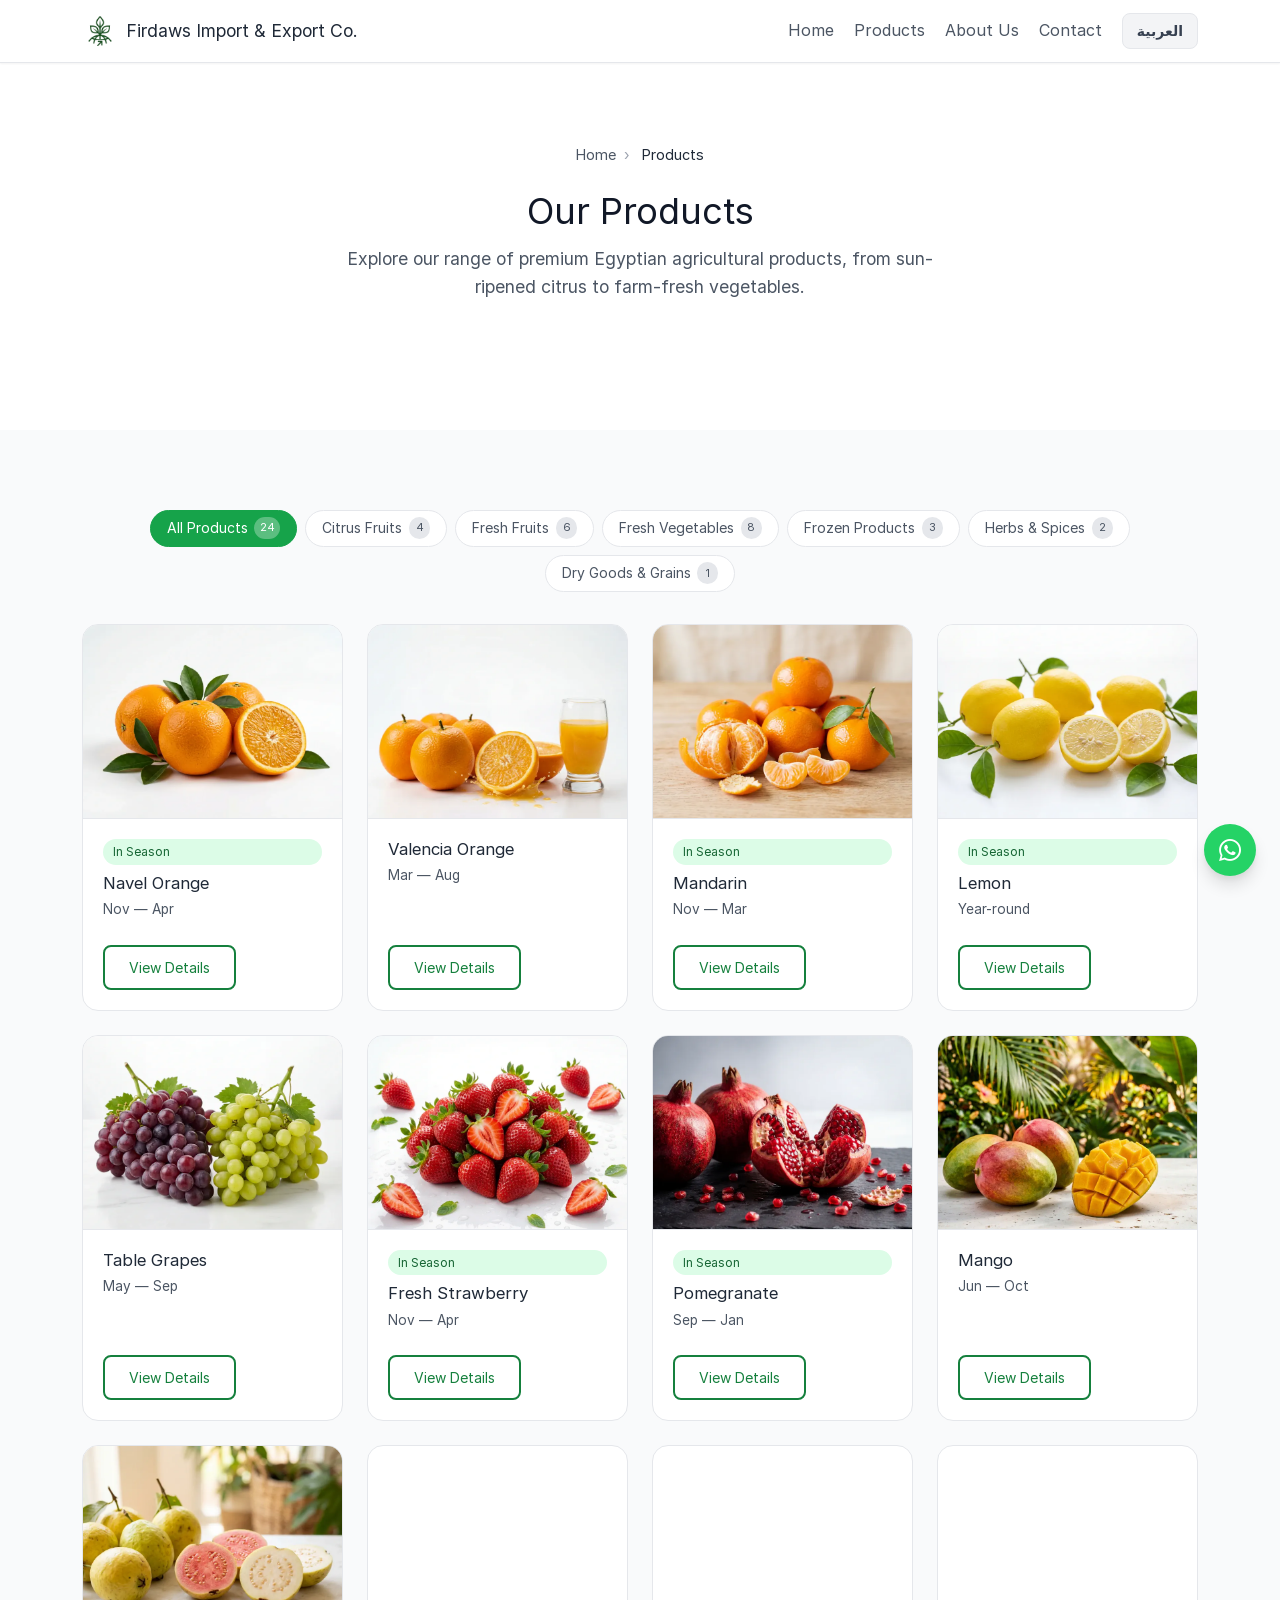
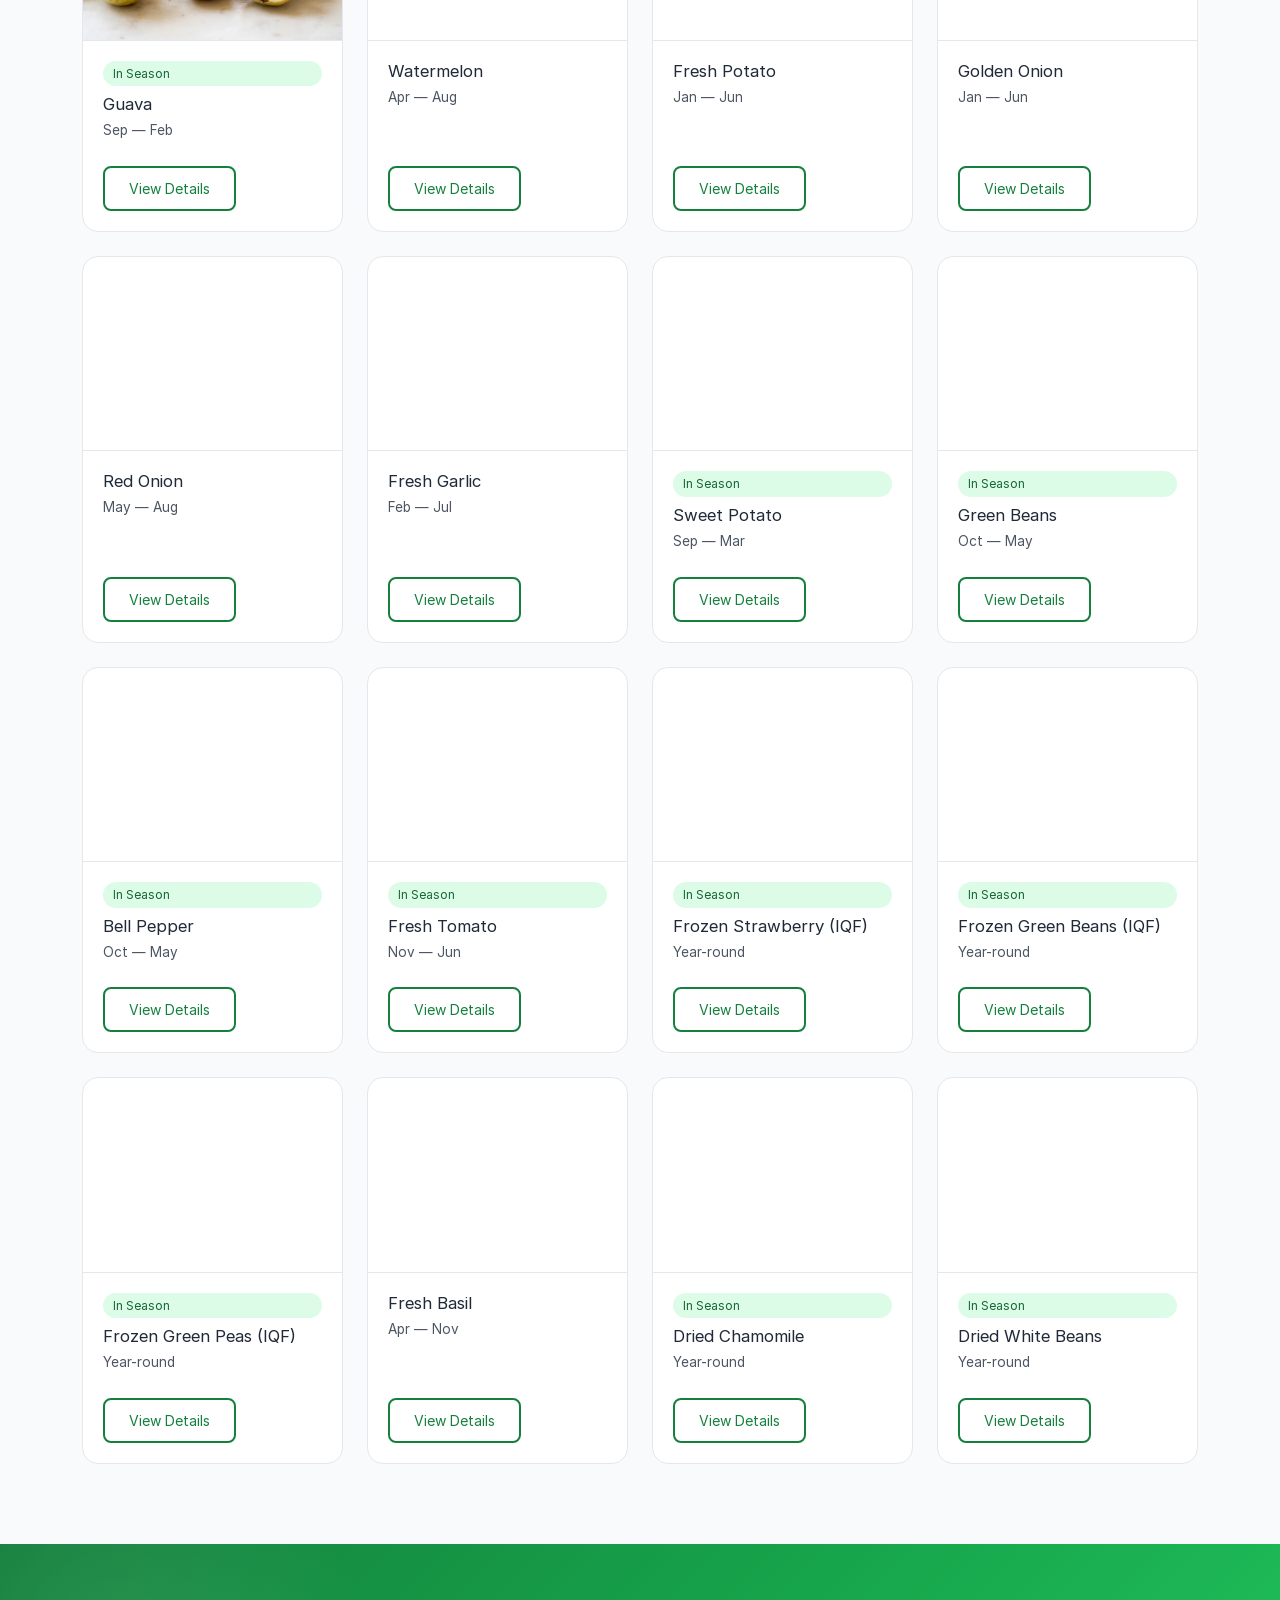
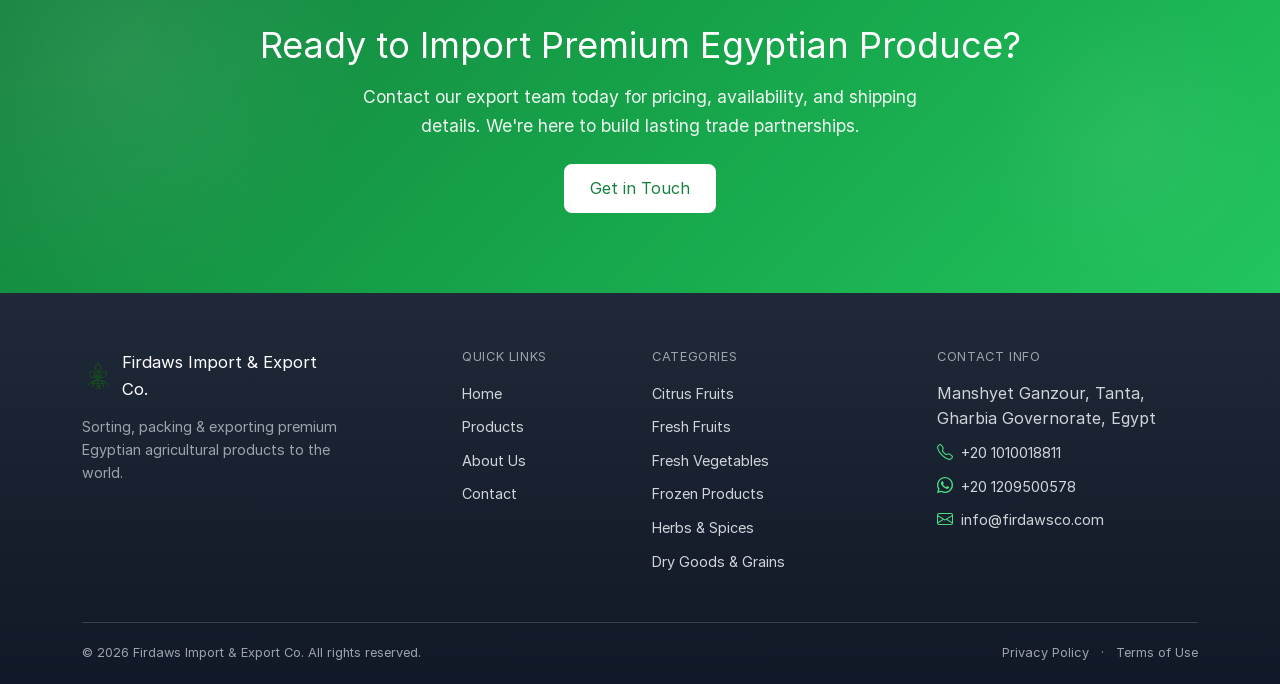
==== commit 9c78fe71: "Phase 10: Quality, Security & Accessibility Polish — (1) SECURITY: Added base-uri 'self' to CSP in a" ====
--- a/products/index.html
+++ b/products/index.html
@@ -41,7 +41,8 @@
                  img-src 'self' data:;
                  connect-src 'self';
                  form-action 'none';
-                 manifest-src 'self';">
+                 manifest-src 'self';
+                 base-uri 'self';">
 
   <!-- Font Preload -->
   <link rel="preload" href="../assets/fonts/inter-variable.woff2" as="font" type="font/woff2" crossorigin="anonymous">
@@ -116,6 +117,13 @@
        MAIN CONTENT
   ═══════════════════════════════════════════ -->
   <main id="main-content">
+
+    <noscript>
+      <div class="fw-noscript">
+        <p>This website requires JavaScript. Please enable JavaScript in your browser.</p>
+        <p dir="rtl" lang="ar">يتطلب هذا الموقع تفعيل JavaScript. يرجى تفعيل JavaScript في المتصفح.</p>
+      </div>
+    </noscript>
 
     <!-- ─── Section 1: Page Header + Breadcrumb ─── -->
     <section class="fw-section" aria-labelledby="products-heading">
--- a/assets/css/theme.min.css
+++ b/assets/css/theme.min.css
@@ -1 +1 @@
-@font-face{font-family:'Inter Variable';src:url('../fonts/inter-variable.woff2') format('woff2');font-weight:100 900;font-style:normal;font-display:swap}@font-face{font-family:'Cairo Variable';src:url('../fonts/cairo-variable.woff2') format('woff2');font-weight:200 1000;font-style:normal;font-display:swap}@font-face{font-family:bootstrap-icons;src:url('../vendor/bootstrap-icons-1.11.3/font/fonts/bootstrap-icons.woff2?dd67030699838ea613ee6dbda90effa6') format('woff2'),url('../vendor/bootstrap-icons-1.11.3/font/fonts/bootstrap-icons.woff?dd67030699838ea613ee6dbda90effa6') format('woff');font-display:swap}:root{--fw-font-en:'Inter Variable',system-ui,-apple-system,sans-serif;--fw-font-ar:'Cairo Variable','Segoe UI',Tahoma,sans-serif;--fw-font-body:var(--fw-font-en);--fw-green-50:#f0fdf4;--fw-green-100:#dcfce7;--fw-green-200:#bbf7d0;--fw-green-300:#86efac;--fw-green-400:#4ade80;--fw-green-500:#22c55e;--fw-green-600:#16a34a;--fw-green-700:#15803d;--fw-green-800:#166534;--fw-green-900:#14532d;--fw-primary:var(--fw-green-600);--fw-primary-hover:var(--fw-green-700);--fw-primary-light:var(--fw-green-50);--fw-white:#ffffff;--fw-gray-50:#f9fafb;--fw-gray-100:#f3f4f6;--fw-gray-200:#e5e7eb;--fw-gray-300:#d1d5db;--fw-gray-400:#9ca3af;--fw-gray-500:#6b7280;--fw-gray-600:#4b5563;--fw-gray-700:#374151;--fw-gray-800:#1f2937;--fw-gray-900:#111827;--fw-bg:var(--fw-white);--fw-bg-alt:var(--fw-gray-50);--fw-text:var(--fw-gray-800);--fw-text-muted:var(--fw-gray-600);--fw-border:var(--fw-gray-200);--fw-orange:#f97316;--fw-emerald:#10b981;--fw-teal:#14b8a6;--fw-cyan:#06b6d4;--fw-lime:#84cc16;--fw-amber:#f59e0b;--fw-radius:0.5rem;--fw-radius-lg:1rem;--fw-section-py:5rem;--fw-shadow-sm:0 1px 2px rgba(0, 0, 0, 0.05);--fw-shadow:0 1px 3px rgba(0, 0, 0, 0.1),0 1px 2px rgba(0, 0, 0, 0.06);--fw-shadow-md:0 4px 6px rgba(0, 0, 0, 0.07),0 2px 4px rgba(0, 0, 0, 0.06);--fw-shadow-lg:0 10px 15px rgba(0, 0, 0, 0.1),0 4px 6px rgba(0, 0, 0, 0.05)}*,::after,::before{box-sizing:border-box}body{font-family:var(--fw-font-body);color:var(--fw-text);background-color:var(--fw-bg);line-height:1.6;-webkit-font-smoothing:antialiased;-moz-osx-font-smoothing:grayscale}img{max-width:100%;height:auto}a{color:var(--fw-primary);text-decoration:none}a:hover{color:var(--fw-primary-hover)}.skip-link{position:absolute;top:-100%;left:0;z-index:9999;padding:.75rem 1.5rem;background-color:var(--fw-primary);color:var(--fw-white);font-weight:600;border-radius:0 0 var(--fw-radius) 0;transition:top .2s}.skip-link:focus{top:0;color:var(--fw-white)}.fw-navbar{background-color:var(--fw-white);border-bottom:1px solid var(--fw-border);box-shadow:var(--fw-shadow-sm)}.fw-navbar .navbar-toggler{border:none;padding:.25rem .5rem}.fw-navbar .navbar-toggler:focus{box-shadow:0 0 0 .2rem rgba(22,163,74,.25)}.fw-brand{display:flex;align-items:center;gap:.5rem;text-decoration:none;color:var(--fw-text);font-weight:700;font-size:1.1rem}.fw-brand:hover{color:var(--fw-green-700)}.fw-brand-logo{width:36px;height:36px;object-fit:contain}.fw-navbar .nav-link{color:var(--fw-gray-600);font-weight:500;padding:.5rem .75rem;border-radius:var(--fw-radius);transition:color .2s,background-color .2s}.fw-navbar .nav-link:focus,.fw-navbar .nav-link:hover{color:var(--fw-green-700);background-color:var(--fw-primary-light)}.fw-navbar .nav-link[aria-current=page]{color:var(--fw-green-800);font-weight:600}.fw-btn-primary{display:inline-flex;align-items:center;gap:.5rem;padding:.625rem 1.5rem;background-color:var(--fw-primary);color:var(--fw-white);font-weight:600;border:2px solid var(--fw-primary);border-radius:var(--fw-radius);cursor:pointer;transition:background-color .2s,border-color .2s,box-shadow .2s}.fw-btn-primary:focus,.fw-btn-primary:hover{background-color:var(--fw-primary-hover);border-color:var(--fw-primary-hover);color:var(--fw-white);box-shadow:var(--fw-shadow-md)}.fw-btn-outline{display:inline-flex;align-items:center;gap:.5rem;padding:.625rem 1.5rem;background-color:transparent;color:var(--fw-green-700);font-weight:600;border:2px solid var(--fw-green-700);border-radius:var(--fw-radius);cursor:pointer;transition:background-color .2s,color .2s,box-shadow .2s}.fw-btn-outline:focus,.fw-btn-outline:hover{background-color:var(--fw-green-700);color:var(--fw-white);box-shadow:var(--fw-shadow-md)}.fw-btn-whatsapp{display:inline-flex;align-items:center;gap:.5rem;padding:.625rem 1.5rem;background-color:#25d366;color:var(--fw-white);font-weight:600;border:2px solid #25d366;border-radius:var(--fw-radius);cursor:pointer;transition:background-color .2s,box-shadow .2s}.fw-btn-whatsapp:focus,.fw-btn-whatsapp:hover{background-color:#1da851;border-color:#1da851;color:var(--fw-white);box-shadow:var(--fw-shadow-md)}.fw-btn-lang{display:inline-flex;align-items:center;padding:.375rem .875rem;background-color:var(--fw-gray-100);color:var(--fw-gray-700);font-weight:600;font-size:.875rem;border:1px solid var(--fw-border);border-radius:var(--fw-radius);cursor:pointer;transition:background-color .2s,color .2s}.fw-btn-lang:focus,.fw-btn-lang:hover{background-color:var(--fw-gray-200);color:var(--fw-gray-900)}.fw-hero{padding:5rem 0 4rem;background-color:var(--fw-primary-light);position:relative;overflow:hidden}.fw-hero::before{content:'';position:absolute;top:-50%;right:-20%;width:600px;height:600px;background:radial-gradient(circle,rgba(22,163,74,.08) 0,transparent 70%);border-radius:50%;pointer-events:none}.fw-hero-title{font-size:clamp(2rem, 5vw, 3.25rem);font-weight:800;line-height:1.2;color:var(--fw-gray-900);margin-bottom:1.25rem}.fw-hero-subtitle{font-size:clamp(1rem, 2.5vw, 1.25rem);color:var(--fw-gray-600);max-width:640px;margin-left:auto;margin-right:auto;line-height:1.7}.fw-section{padding:var(--fw-section-py) 0}.fw-section-alt{background-color:var(--fw-bg-alt)}.fw-section-title{font-size:clamp(1.5rem, 3vw, 2.25rem);font-weight:700;color:var(--fw-gray-900);margin-bottom:.75rem}.fw-section-subtitle{font-size:1.1rem;color:var(--fw-text-muted);max-width:600px;margin-left:auto;margin-right:auto}.fw-cat-card{display:block;padding:1.5rem;border:1px solid var(--fw-border);border-radius:var(--fw-radius-lg);background-color:var(--fw-white);text-decoration:none;color:var(--fw-text);transition:transform .2s,box-shadow .2s,border-color .2s;height:100%}.fw-cat-card:hover{transform:translateY(-4px);box-shadow:var(--fw-shadow-lg);color:var(--fw-text)}.fw-cat-card i{font-size:2rem;margin-bottom:.75rem;display:block}.fw-cat-card h3{font-size:1.1rem;font-weight:700;margin-bottom:.5rem}.fw-cat-card p{font-size:.875rem;color:var(--fw-text-muted);margin-bottom:.75rem;line-height:1.6}.fw-cat-count{font-size:.8rem;font-weight:600;color:var(--fw-text-muted)}.fw-cat-card--orange{border-top:3px solid var(--fw-orange)}.fw-cat-card--orange i{color:var(--fw-orange)}.fw-cat-card--emerald{border-top:3px solid var(--fw-emerald)}.fw-cat-card--emerald i{color:var(--fw-emerald)}.fw-cat-card--teal{border-top:3px solid var(--fw-teal)}.fw-cat-card--teal i{color:var(--fw-teal)}.fw-cat-card--cyan{border-top:3px solid var(--fw-cyan)}.fw-cat-card--cyan i{color:var(--fw-cyan)}.fw-cat-card--lime{border-top:3px solid var(--fw-lime)}.fw-cat-card--lime i{color:var(--fw-lime)}.fw-cat-card--amber{border-top:3px solid var(--fw-amber)}.fw-cat-card--amber i{color:var(--fw-amber)}.fw-cat-card:hover.fw-cat-card--orange{border-color:var(--fw-orange)}.fw-cat-card:hover.fw-cat-card--emerald{border-color:var(--fw-emerald)}.fw-cat-card:hover.fw-cat-card--teal{border-color:var(--fw-teal)}.fw-cat-card:hover.fw-cat-card--cyan{border-color:var(--fw-cyan)}.fw-cat-card:hover.fw-cat-card--lime{border-color:var(--fw-lime)}.fw-cat-card:hover.fw-cat-card--amber{border-color:var(--fw-amber)}.fw-product-card{border:1px solid var(--fw-border);border-radius:var(--fw-radius-lg);background-color:var(--fw-white);overflow:hidden;transition:transform .2s,box-shadow .2s;height:100%;display:flex;flex-direction:column}.fw-product-card:hover{transform:translateY(-4px);box-shadow:var(--fw-shadow-lg)}.fw-product-card img{width:100%;height:200px;object-fit:cover;border-bottom:1px solid var(--fw-border)}.fw-product-card-body{padding:1.25rem;flex:1;display:flex;flex-direction:column}.fw-product-card-body h3{font-size:1.05rem;font-weight:700;margin-bottom:.375rem}.fw-product-card-body p{font-size:.85rem;color:var(--fw-text-muted);margin-bottom:.75rem}.fw-product-badge{display:inline-block;font-size:.75rem;font-weight:600;padding:.2rem .6rem;border-radius:999px;margin-bottom:.5rem}.fw-badge-season{background-color:var(--fw-green-100);color:var(--fw-green-800)}.fw-product-card-footer{margin-top:auto;padding-top:.75rem}.fw-calendar-table{width:100%;font-size:.8rem;border-collapse:collapse}.fw-calendar-table td,.fw-calendar-table th{padding:.4rem .35rem;text-align:center;border:1px solid var(--fw-border);white-space:nowrap}.fw-calendar-table thead th{background-color:var(--fw-gray-100);font-weight:700;color:var(--fw-gray-700);position:sticky;top:0;z-index:1}.fw-calendar-table thead th:first-child{text-align:start;min-width:140px}.fw-calendar-table tbody td:first-child{text-align:start;font-weight:600;color:var(--fw-gray-700);background-color:var(--fw-white)}.fw-cal-active{background-color:var(--fw-green-500);color:var(--fw-white)}.fw-calendar-wrap{overflow-x:auto;-webkit-overflow-scrolling:touch;border-radius:var(--fw-radius);border:1px solid var(--fw-border)}.fw-cert-card{text-align:center;padding:1.5rem 1rem;border:1px solid var(--fw-border);border-radius:var(--fw-radius-lg);background-color:var(--fw-white);height:100%;transition:box-shadow .2s}.fw-cert-card:hover{box-shadow:var(--fw-shadow-md)}.fw-cert-logo{max-height:60px;width:auto;margin-bottom:1rem;object-fit:contain}.fw-cert-card h3{font-size:.95rem;font-weight:700;margin-bottom:.5rem;color:var(--fw-gray-800)}.fw-cert-card p{font-size:.8rem;color:var(--fw-text-muted);line-height:1.5;margin-bottom:0}.fw-cta{padding:var(--fw-section-py) 0;background-color:var(--fw-primary);color:var(--fw-white);position:relative;overflow:hidden}.fw-cta::before{content:'';position:absolute;top:-40%;left:-10%;width:500px;height:500px;background:radial-gradient(circle,rgba(255,255,255,.08) 0,transparent 70%);border-radius:50%;pointer-events:none}.fw-cta-title{font-size:clamp(1.5rem, 3vw, 2.25rem);font-weight:700;color:var(--fw-white)}.fw-cta-text{color:rgba(255,255,255,.92);font-size:1.1rem;max-width:600px;margin-left:auto;margin-right:auto}.fw-cta .fw-btn-outline{border-color:var(--fw-white);color:var(--fw-white)}.fw-cta .fw-btn-outline:focus,.fw-cta .fw-btn-outline:hover{background-color:var(--fw-white);color:var(--fw-primary)}.fw-faq .accordion-item{border:1px solid var(--fw-border);margin-bottom:.5rem;border-radius:var(--fw-radius)!important;overflow:hidden}.fw-faq .accordion-button{font-weight:600;color:var(--fw-gray-800);background-color:var(--fw-white);padding:1rem 1.25rem}.fw-faq .accordion-button:not(.collapsed){background-color:var(--fw-primary-light);color:var(--fw-primary);box-shadow:none}.fw-faq .accordion-button:focus{box-shadow:0 0 0 .2rem rgba(22,163,74,.25);border-color:transparent}.fw-faq .accordion-body{color:var(--fw-gray-600);line-height:1.7;padding:1rem 1.25rem}.fw-about-certs{display:flex;flex-wrap:wrap;align-items:center;justify-content:center;gap:1.5rem;margin-top:2rem}.fw-about-certs img{height:40px;width:auto;object-fit:contain;opacity:.7;transition:opacity .2s;filter:grayscale(30%)}.fw-about-certs img:hover{opacity:1;filter:grayscale(0%)}.fw-footer{background-color:var(--fw-gray-800);color:var(--fw-gray-300);padding:3.5rem 0 0}.fw-footer-brand{display:flex;align-items:center;gap:.5rem;margin-bottom:.75rem}.fw-footer-brand img{width:32px;height:32px;object-fit:contain}.fw-footer-brand span{font-weight:700;font-size:1.05rem;color:var(--fw-white)}.fw-footer-tagline{font-size:.9rem;color:var(--fw-gray-400);line-height:1.6}.fw-footer-heading{font-size:.8rem;font-weight:700;text-transform:uppercase;letter-spacing:.05em;color:var(--fw-gray-400);margin-bottom:1rem}.fw-footer-links{list-style:none;padding:0;margin:0}.fw-footer-links li{margin-bottom:.5rem}.fw-footer-links a{color:var(--fw-gray-300);font-size:.9rem;text-decoration:none;transition:color .2s}.fw-footer-links a:hover{color:var(--fw-white)}.fw-footer-contact-item{display:flex;align-items:center;gap:.5rem;margin-bottom:.5rem;font-size:.9rem}.fw-footer-contact-item i{color:var(--fw-green-400);font-size:1rem;flex-shrink:0}.fw-footer-contact-item a{color:var(--fw-gray-300);text-decoration:none}.fw-footer-contact-item a:hover{color:var(--fw-white)}.fw-footer-bottom{border-top:1px solid var(--fw-gray-700);padding:1.25rem 0;margin-top:2.5rem;display:flex;flex-wrap:wrap;justify-content:space-between;align-items:center;gap:.75rem;font-size:.8rem;color:var(--fw-gray-400)}.fw-footer-bottom a{color:var(--fw-gray-400);text-decoration:none}.fw-footer-bottom a:hover{color:var(--fw-white)}.fw-whatsapp-float{display:flex;align-items:center;justify-content:center;width:52px;height:52px;border-radius:50%;background-color:#25d366;color:var(--fw-white);font-size:1.4rem;text-decoration:none;box-shadow:var(--fw-shadow-lg);transition:transform .2s,box-shadow .2s}.fw-whatsapp-float:hover{transform:scale(1.1);box-shadow:0 6px 20px rgba(37,211,102,.4);color:var(--fw-white)}.fw-floating-actions{position:fixed;bottom:1.5rem;right:1.5rem;z-index:1000;display:flex;flex-direction:column;align-items:center;gap:.75rem}[dir=rtl] .fw-floating-actions{right:auto;left:1.5rem}.fw-back-to-top{position:relative;width:52px;height:52px;border-radius:50%;background:rgba(255,255,255,.12);backdrop-filter:blur(8px);-webkit-backdrop-filter:blur(8px);border:none;cursor:pointer;opacity:0;pointer-events:none;transform:translateY(10px);transition:opacity .3s,transform .3s}.fw-back-to-top.visible{opacity:1;pointer-events:auto;transform:translateY(0)}.fw-back-to-top__ring{position:absolute;inset:0;transform:rotate(-90deg);pointer-events:none}.fw-back-to-top__track{fill:none;stroke:var(--fw-gray-300);opacity:.3;stroke-width:3}.fw-back-to-top__progress{fill:none;stroke:var(--fw-primary);stroke-width:3;stroke-linecap:round;transition:stroke-dashoffset .15s ease-out}.fw-back-to-top__icon{position:absolute;inset:0;display:flex;align-items:center;justify-content:center;color:var(--fw-gray-600);font-size:1.1rem;text-shadow:0 0 8px rgba(22,163,74,.35);transition:text-shadow .3s,color .3s}.fw-back-to-top:hover .fw-back-to-top__icon{color:var(--fw-primary);text-shadow:0 0 14px rgba(22,163,74,.55)}@media (prefers-reduced-motion:reduce){.fw-back-to-top{transition:none}.fw-back-to-top__progress{transition:none}.fw-back-to-top__icon{transition:none;text-shadow:none}}[dir=rtl] body{text-align:right}@media (max-width:767.98px){:root{--fw-section-py:3rem}.fw-hero{padding:3rem 0 2.5rem}.fw-calendar-table{font-size:.7rem}.fw-calendar-table td,.fw-calendar-table th{padding:.3rem .25rem}.fw-footer-bottom{flex-direction:column;text-align:center}}@media (max-width:575.98px){.fw-hero-title{font-size:1.75rem}.fw-about-certs img{height:30px}}.fw-breadcrumb{display:flex;flex-wrap:wrap;align-items:center;gap:.25rem;list-style:none;padding:0;margin:0 0 1.5rem;font-size:.9rem}.fw-breadcrumb li{display:flex;align-items:center;color:var(--fw-text-muted)}.fw-breadcrumb li:not(:last-child)::after{content:'›';margin-left:.5rem;margin-right:.5rem;color:var(--fw-gray-400)}.fw-breadcrumb a{color:var(--fw-text-muted);text-decoration:none;transition:color .2s}.fw-breadcrumb a:hover{color:var(--fw-primary)}.fw-breadcrumb [aria-current=page]{color:var(--fw-gray-800);font-weight:600}[dir=rtl] .fw-breadcrumb li:not(:last-child)::after{content:'‹'}.fw-filter-bar{display:flex;flex-wrap:wrap;gap:.5rem;justify-content:center;margin-bottom:2rem}.fw-filter-btn{display:inline-flex;align-items:center;padding:.4rem 1rem;font-size:.875rem;font-weight:500;color:var(--fw-gray-600);background-color:var(--fw-white);border:1px solid var(--fw-border);border-radius:999px;cursor:pointer;transition:all .2s}.fw-filter-btn:hover{border-color:var(--fw-primary);color:var(--fw-primary)}.fw-filter-btn.active{background-color:var(--fw-primary);border-color:var(--fw-primary);color:var(--fw-white)}.fw-product-hero-img{width:100%;max-height:450px;object-fit:cover;border-radius:var(--fw-radius-lg);border:1px solid var(--fw-border)}.fw-product-hero-name{font-size:clamp(1.5rem, 3vw, 2.25rem);font-weight:700;color:var(--fw-gray-900);margin-bottom:.75rem}.fw-product-hero-desc{color:var(--fw-gray-600);line-height:1.7;margin-bottom:1.5rem}.fw-product-varieties{margin-bottom:1.5rem}.fw-product-varieties h3{font-size:1rem;font-weight:700;color:var(--fw-gray-800);margin-bottom:.5rem}.fw-product-varieties ul{list-style:disc;padding-left:1.25rem;margin:0}.fw-product-varieties li{margin-bottom:.25rem;font-size:.9rem;color:var(--fw-gray-600)}[dir=rtl] .fw-product-varieties ul{padding-left:0;padding-right:1.25rem}.fw-specs-table{width:100%;border-collapse:collapse;border:1px solid var(--fw-border);border-radius:var(--fw-radius);overflow:hidden}.fw-specs-table td,.fw-specs-table th{padding:.75rem 1rem;font-size:.9rem;border-bottom:1px solid var(--fw-border);text-align:start}.fw-specs-table th{background-color:var(--fw-gray-50);color:var(--fw-gray-700);font-weight:600;width:40%}.fw-specs-table td{color:var(--fw-gray-600)}.fw-specs-table tr:last-child td,.fw-specs-table tr:last-child th{border-bottom:none}.fw-packaging-card{padding:1.5rem;border:1px solid var(--fw-border);border-radius:var(--fw-radius-lg);background-color:var(--fw-white)}.fw-packaging-card h3{font-size:1rem;font-weight:700;color:var(--fw-gray-800);margin-bottom:.75rem}.fw-packaging-card ul{list-style:none;padding:0;margin:0}.fw-packaging-card li{padding:.5rem 0;font-size:.9rem;color:var(--fw-gray-600);border-bottom:1px solid var(--fw-gray-100)}.fw-packaging-card li:last-child{border-bottom:none}.fw-empty-state{text-align:center;padding:3rem 1rem;color:var(--fw-gray-500)}.fw-empty-state p{font-size:1.1rem;margin-bottom:0}@media (max-width:767.98px){.fw-product-hero-img{max-height:300px}.fw-filter-bar{gap:.375rem}.fw-filter-btn{font-size:.8rem;padding:.3rem .75rem}}.fw-hero--compact{padding:3rem 0 2.5rem}.fw-hero--compact .fw-hero-title{font-size:clamp(1.75rem, 4vw, 2.75rem);margin-bottom:.75rem}.fw-hero--compact .fw-hero-subtitle{font-size:1.05rem;margin-bottom:0}.fw-about-text{font-size:1.05rem;line-height:1.8;color:var(--fw-gray-600)}.fw-mission-card{padding:2.5rem;border:1px solid var(--fw-border);border-radius:var(--fw-radius-lg);background-color:var(--fw-white)}.fw-mission-card i{font-size:2.5rem;color:var(--fw-primary);display:block;margin-bottom:1rem}.fw-value-card{text-align:center;padding:2rem 1.5rem;border:1px solid var(--fw-border);border-radius:var(--fw-radius-lg);background-color:var(--fw-white);height:100%;transition:transform .2s,box-shadow .2s}.fw-value-card:hover{transform:translateY(-4px);box-shadow:var(--fw-shadow-lg)}.fw-value-card i{font-size:2rem;color:var(--fw-primary);margin-bottom:1rem;display:block}.fw-value-card h3{font-size:1.05rem;font-weight:700;color:var(--fw-gray-800);margin-bottom:.5rem}.fw-value-card p{font-size:.9rem;color:var(--fw-text-muted);line-height:1.6;margin-bottom:0}.fw-contact-form .form-label{font-weight:600;font-size:.9rem;color:var(--fw-gray-700);margin-bottom:.375rem}.fw-contact-form .form-control,.fw-contact-form .form-select{border:1px solid var(--fw-border);border-radius:var(--fw-radius);padding:.625rem .875rem;font-size:.95rem;transition:border-color .2s,box-shadow .2s}.fw-contact-form .form-control:focus,.fw-contact-form .form-select:focus{border-color:var(--fw-primary);box-shadow:0 0 0 .2rem rgba(22,163,74,.15)}.fw-form-success{display:flex;align-items:center;gap:.75rem;padding:1rem 1.25rem;margin-top:1rem;background-color:var(--fw-green-50);border:1px solid var(--fw-green-200);border-radius:var(--fw-radius);color:var(--fw-green-800)}.fw-form-success i{font-size:1.25rem;color:var(--fw-green-600);flex-shrink:0}.fw-form-success p{margin:0;font-weight:500}.fw-contact-info{display:flex;flex-direction:column;gap:1.5rem}.fw-contact-info-item{display:flex;gap:1rem;align-items:flex-start}.fw-contact-info-icon{display:flex;align-items:center;justify-content:center;width:44px;height:44px;min-width:44px;border-radius:var(--fw-radius);background-color:var(--fw-primary-light);color:var(--fw-primary);font-size:1.1rem}.fw-contact-info-item h3{font-size:.8rem;font-weight:700;text-transform:uppercase;letter-spacing:.05em;color:var(--fw-gray-400);margin-bottom:.25rem}.fw-contact-info-item p{font-size:.95rem;color:var(--fw-gray-700);margin-bottom:0;line-height:1.5}.fw-contact-info-item a{font-size:.95rem;color:var(--fw-primary);text-decoration:none;font-weight:500}.fw-contact-info-item a:hover{color:var(--fw-primary-hover)}.fw-contact-form{min-height:28rem}.fw-contact-info{min-height:18rem}@media (max-width:767.98px){.fw-contact-form{min-height:24rem}.fw-contact-info{min-height:14rem}}@media (max-width:767.98px){.fw-hero--compact{padding:2rem 0 1.5rem}.fw-mission-card{padding:1.5rem}.fw-value-card{padding:1.5rem 1rem}}.fw-legal-toc{position:sticky;top:5rem;max-height:calc(100vh - 6rem);overflow-y:auto;padding:1.5rem;background-color:var(--fw-gray-50);border:1px solid var(--fw-border);border-radius:var(--fw-radius-lg)}.fw-legal-toc-title{font-size:.8rem;font-weight:700;text-transform:uppercase;letter-spacing:.05em;color:var(--fw-gray-400);margin-bottom:.75rem}.fw-legal-toc-list{list-style:none;padding:0;margin:0;counter-reset:toc-counter}.fw-legal-toc-list li{counter-increment:toc-counter;margin-bottom:.25rem}.fw-legal-toc-list a{display:block;padding:.375rem .5rem;font-size:.85rem;color:var(--fw-gray-600);text-decoration:none;border-radius:var(--fw-radius);transition:color .2s,background-color .2s}.fw-legal-toc-list a::before{content:counter(toc-counter,decimal-leading-zero) '. ';font-weight:600;color:var(--fw-gray-400)}.fw-legal-toc-list a:focus,.fw-legal-toc-list a:hover{color:var(--fw-primary);background-color:var(--fw-white)}.fw-legal-article{max-width:780px}.fw-legal-intro-note{display:flex;gap:.75rem;padding:1.25rem;margin-bottom:2.5rem;background-color:var(--fw-green-50);border:1px solid var(--fw-green-200);border-radius:var(--fw-radius-lg);color:var(--fw-gray-700);font-size:.95rem;line-height:1.7}.fw-legal-intro-note i{color:var(--fw-primary);font-size:1.25rem;flex-shrink:0;margin-top:.15rem}.fw-legal-intro-note p{margin:0}.fw-legal-section{padding-bottom:2rem;margin-bottom:2rem;border-bottom:1px solid var(--fw-border)}.fw-legal-section:last-child{border-bottom:none;margin-bottom:0;padding-bottom:0}.fw-legal-section-heading{display:flex;align-items:baseline;gap:.75rem;font-size:1.25rem;font-weight:700;color:var(--fw-gray-900);margin-bottom:1rem}.fw-legal-section-num{font-size:.85rem;font-weight:700;color:var(--fw-primary);min-width:2rem}.fw-legal-section p{font-size:.95rem;line-height:1.8;color:var(--fw-gray-600);margin-bottom:1rem}.fw-legal-section p:last-child{margin-bottom:0}.fw-legal-contact-block{padding:1.5rem;background-color:var(--fw-gray-50);border:1px solid var(--fw-border);border-radius:var(--fw-radius-lg);margin-top:1.25rem}.fw-legal-contact-row{display:flex;align-items:center;gap:.75rem;padding:.5rem 0;font-size:.9rem;color:var(--fw-gray-700)}.fw-legal-contact-row:not(:last-child){border-bottom:1px solid var(--fw-gray-100)}.fw-legal-contact-row i{color:var(--fw-primary);font-size:1rem;width:1.25rem;text-align:center;flex-shrink:0}.fw-legal-contact-row a{color:var(--fw-primary);text-decoration:none;font-weight:500}.fw-legal-contact-row a:hover{color:var(--fw-primary-hover)}.fw-legal-header-badge{display:inline-flex;align-items:center;gap:.375rem;padding:.3rem .75rem;font-size:.75rem;font-weight:700;text-transform:uppercase;letter-spacing:.05em;background-color:var(--fw-green-100);color:var(--fw-green-800);border-radius:999px;margin-bottom:.75rem}.fw-legal-header-meta{font-size:.9rem;color:var(--fw-text-muted);margin-top:.75rem;margin-bottom:0;display:flex;flex-wrap:wrap;align-items:center;gap:.25rem}.fw-legal-header-meta time{font-weight:600;color:var(--fw-gray-700)}.fw-legal-meta-sep{margin:0 .375rem;color:var(--fw-gray-300)}@media (max-width:991.98px){.fw-legal-article{max-width:100%}}@media (max-width:767.98px){.fw-legal-intro-note{flex-direction:column;gap:.5rem}.fw-legal-section-heading{font-size:1.1rem}.fw-legal-header-meta{font-size:.85rem}.fw-legal-contact-block{padding:1rem}}.fw-hero{background-color:var(--fw-green-800);padding:6rem 0 5rem}.fw-hero::after{content:'';position:absolute;inset:0;z-index:1;background:linear-gradient(135deg,rgba(20,83,45,.88) 0,rgba(22,101,52,.82) 40%,rgba(21,128,61,.75) 100%);pointer-events:none}.fw-hero>.container{position:relative;z-index:2}.fw-hero__bg-img{position:absolute;inset:0;width:100%;height:100%;object-fit:cover;z-index:0;pointer-events:none}.fw-hero .fw-hero-title{color:var(--fw-white)}.fw-hero .fw-hero-subtitle{color:rgba(255,255,255,.92)}.fw-hero .fw-btn-primary{background-color:var(--fw-white);border-color:var(--fw-white);color:var(--fw-green-800)}.fw-hero .fw-btn-primary:focus,.fw-hero .fw-btn-primary:hover{background-color:var(--fw-gray-100);border-color:var(--fw-gray-100);color:var(--fw-green-900);box-shadow:var(--fw-shadow-lg)}.fw-hero .fw-btn-whatsapp{background-color:rgba(255,255,255,.15);border-color:rgba(255,255,255,.4);color:var(--fw-white)}.fw-hero .fw-btn-whatsapp:focus,.fw-hero .fw-btn-whatsapp:hover{background-color:#25d366;border-color:#25d366;color:var(--fw-white)}.fw-hero::before{background:radial-gradient(circle,rgba(255,255,255,.06) 0,transparent 70%)}.fw-hero--compact{background-color:var(--fw-primary-light);padding:3rem 0 2.5rem}.fw-hero--compact::after{display:none}.fw-hero--compact .fw-hero-title{color:var(--fw-gray-900)}.fw-hero--compact .fw-hero-subtitle{color:var(--fw-gray-600)}.fw-hero--compact::before{background:radial-gradient(circle,rgba(22,163,74,.08) 0,transparent 70%)}.fw-section .fw-hero-title{color:var(--fw-gray-900)}@media (max-width:767.98px){.fw-hero{padding:4rem 0 3rem}.fw-hero--compact{padding:2rem 0 1.5rem}}.fw-stats-bar{padding:3rem 0;background-color:var(--fw-white);border-bottom:1px solid var(--fw-border)}.fw-stats-grid{display:grid;grid-template-columns:repeat(4,1fr);gap:2rem;max-width:900px;margin:0 auto}.fw-stat-item{text-align:center}.fw-stat-icon{display:inline-flex;align-items:center;justify-content:center;width:52px;height:52px;border-radius:50%;background-color:var(--fw-green-50);color:var(--fw-primary);font-size:1.35rem;margin-bottom:.75rem}.fw-stat-value{display:block;font-size:clamp(1.75rem, 3vw, 2.25rem);font-weight:800;color:var(--fw-gray-900);line-height:1.2;margin-bottom:.25rem}.fw-stat-label{display:block;font-size:.875rem;font-weight:500;color:var(--fw-text-muted)}@media (max-width:767.98px){.fw-stats-bar{padding:2rem 0}.fw-stats-grid{grid-template-columns:repeat(2,1fr);gap:1.5rem}.fw-stat-icon{width:44px;height:44px;font-size:1.15rem;margin-bottom:.5rem}.fw-stat-value{font-size:1.5rem}}.fw-cta{background:linear-gradient(135deg,var(--fw-green-700) 0,var(--fw-green-600) 50%,var(--fw-green-500) 100%);position:relative}.fw-cta::after{content:'';position:absolute;bottom:-1px;right:0;width:300px;height:300px;background:radial-gradient(circle,rgba(255,255,255,.05) 0,transparent 70%);border-radius:50%;pointer-events:none}.fw-cta .fw-btn-outline{background-color:var(--fw-white);border-color:var(--fw-white);color:var(--fw-green-700);font-weight:700}.fw-cta .fw-btn-outline:focus,.fw-cta .fw-btn-outline:hover{background-color:var(--fw-gray-100);border-color:var(--fw-gray-100);color:var(--fw-green-800);transform:translateY(-2px);box-shadow:0 4px 12px rgba(0,0,0,.15)}.fw-product-card{overflow:hidden}.fw-product-card img{aspect-ratio:4/3;height:auto;object-fit:cover;transition:transform .35s ease}.fw-product-card:hover img{transform:scale(1.06)}.fw-product-card:hover{box-shadow:0 12px 24px rgba(0,0,0,.1),0 4px 8px rgba(0,0,0,.06)}.fw-product-card:hover .fw-product-card-body h3{color:var(--fw-primary)}.fw-product-card-body h3{transition:color .2s ease}@media (prefers-reduced-motion:reduce){.fw-product-card img{transition:none}.fw-product-card:hover img{transform:none}.fw-product-card-body h3{transition:none}}.fw-cat-card{padding:0;display:flex;flex-direction:column}.fw-cat-card-img-wrap{position:relative;overflow:hidden;border-radius:var(--fw-radius-lg) var(--fw-radius-lg) 0 0;flex-shrink:0}.fw-cat-card-img{width:100%;aspect-ratio:3/2;object-fit:cover;display:block;transition:transform .35s ease}.fw-cat-card:hover .fw-cat-card-img{transform:scale(1.06)}.fw-cat-card-badge{position:absolute;top:.75rem;right:.75rem;display:flex;align-items:center;justify-content:center;width:38px;height:38px;border-radius:50%;background-color:rgba(255,255,255,.92);backdrop-filter:blur(4px);-webkit-backdrop-filter:blur(4px);box-shadow:0 2px 8px rgba(0,0,0,.12);font-size:1.15rem;line-height:1;z-index:1;transition:transform .2s ease,box-shadow .2s ease}.fw-cat-card:hover .fw-cat-card-badge{transform:scale(1.08);box-shadow:0 4px 12px rgba(0,0,0,.18)}[dir=rtl] .fw-cat-card-badge{right:auto;left:.75rem}@media (prefers-reduced-motion:reduce){.fw-cat-card-badge{transition:none}.fw-cat-card:hover .fw-cat-card-badge{transform:none}}.fw-cat-card--orange .fw-cat-card-badge{color:var(--fw-orange)}.fw-cat-card--emerald .fw-cat-card-badge{color:var(--fw-emerald)}.fw-cat-card--teal .fw-cat-card-badge{color:var(--fw-teal)}.fw-cat-card--cyan .fw-cat-card-badge{color:var(--fw-cyan)}.fw-cat-card--lime .fw-cat-card-badge{color:var(--fw-lime)}.fw-cat-card--amber .fw-cat-card-badge{color:var(--fw-amber)}.fw-cat-card-body{padding:1.25rem;flex:1;display:flex;flex-direction:column}.fw-cat-card-body h3{font-size:1.1rem;font-weight:700;margin-bottom:.5rem}.fw-cat-card-body p{font-size:.85rem;color:var(--fw-text-muted);margin-bottom:.75rem;line-height:1.6;flex:1}.fw-cat-card-body .fw-cat-count{font-size:.8rem;font-weight:600;color:var(--fw-text-muted);margin-top:auto}.fw-cat-card-body>i.bi{display:none}.fw-cat-card--orange{border-top:none}.fw-cat-card--emerald{border-top:none}.fw-cat-card--teal{border-top:none}.fw-cat-card--cyan{border-top:none}.fw-cat-card--lime{border-top:none}.fw-cat-card--amber{border-top:none}.fw-cat-card--orange .fw-cat-card-body{border-top:3px solid var(--fw-orange)}.fw-cat-card--emerald .fw-cat-card-body{border-top:3px solid var(--fw-emerald)}.fw-cat-card--teal .fw-cat-card-body{border-top:3px solid var(--fw-teal)}.fw-cat-card--cyan .fw-cat-card-body{border-top:3px solid var(--fw-cyan)}.fw-cat-card--lime .fw-cat-card-body{border-top:3px solid var(--fw-lime)}.fw-cat-card--amber .fw-cat-card-body{border-top:3px solid var(--fw-amber)}@media (prefers-reduced-motion:reduce){.fw-cat-card-img{transition:none}.fw-cat-card:hover .fw-cat-card-img{transform:none}}.fw-pd-sticky-cta{position:fixed;bottom:0;left:0;right:0;z-index:1010;padding:.75rem 1rem;background-color:var(--fw-white);border-top:1px solid var(--fw-border);box-shadow:0 -2px 10px rgba(0,0,0,.08);transform:translateY(100%);transition:transform .3s ease}.fw-pd-sticky-cta.visible{transform:translateY(0)}.fw-pd-sticky-cta .fw-btn-whatsapp{width:100%;justify-content:center;padding:.75rem 1rem;font-size:1rem}@media (max-width:767.98px){body.has-sticky-cta .fw-floating-actions{bottom:5.5rem}}@media (min-width:768px){.fw-pd-sticky-cta{display:none!important}}.fw-specs-table tr:nth-child(2n) td,.fw-specs-table tr:nth-child(2n) th{background-color:var(--fw-gray-50)}@media (prefers-reduced-motion:reduce){.fw-pd-sticky-cta{transition:none}}.fw-filter-count{display:inline-flex;align-items:center;justify-content:center;min-width:1.35rem;height:1.35rem;padding:0 .35rem;font-size:.7rem;font-weight:700;line-height:1;border-radius:999px;margin-left:.4rem;background-color:var(--fw-gray-200);color:var(--fw-gray-600)}[dir=rtl] .fw-filter-count{margin-left:0;margin-right:.4rem}.fw-filter-btn.active .fw-filter-count{background-color:rgba(255,255,255,.3);color:var(--fw-white)}@supports (animation-timeline:view()){@keyframes fw-reveal-up{from{opacity:0;transform:translateY(30px)}to{opacity:1;transform:translateY(0)}}.fw-reveal{animation:fw-reveal-up ease both;animation-timeline:view();animation-range:entry 0% entry 30%}@media (prefers-reduced-motion:reduce){.fw-reveal{animation:none}}}[dir=rtl] body{line-height:1.8}[dir=rtl] .fw-cta-title,[dir=rtl] .fw-hero-title,[dir=rtl] .fw-product-hero-name,[dir=rtl] .fw-section-title{letter-spacing:0;line-height:1.4}[dir=rtl] .fw-about-text,[dir=rtl] .fw-cta-text,[dir=rtl] .fw-hero-subtitle,[dir=rtl] .fw-product-hero-desc,[dir=rtl] .fw-section-subtitle{letter-spacing:0;line-height:1.9}[dir=rtl] .fw-footer-heading{letter-spacing:0}[dir=rtl] .fw-legal-toc-title{letter-spacing:0}[dir=rtl] .fw-legal-header-badge{letter-spacing:0}[dir=rtl] .fw-stat-label{letter-spacing:0;line-height:1.6}[dir=rtl] .fw-cat-card-body p,[dir=rtl] .fw-cert-card p,[dir=rtl] .fw-product-card-body p,[dir=rtl] .fw-value-card p{line-height:1.8}[dir=rtl] .fw-faq .accordion-body{line-height:1.9}[dir=rtl] .fw-legal-section p{line-height:2}[dir=rtl] body{font-feature-settings:'calt' 1,'liga' 1;-webkit-font-feature-settings:'calt' 1,'liga' 1}.fw-calendar-mobile{display:none}@media (max-width:767.98px){.fw-calendar-wrap{display:none}.fw-calendar-mobile{display:block}.fw-cal-m-item{margin-bottom:.75rem;padding:.75rem;border:1px solid var(--fw-border);border-radius:var(--fw-radius);background-color:var(--fw-white)}.fw-cal-m-name{font-size:.85rem;font-weight:600;color:var(--fw-gray-700);margin-bottom:.4rem}.fw-cal-m-bar-wrap{display:grid;grid-template-columns:repeat(12,1fr);gap:2px;height:22px;border-radius:4px;overflow:hidden}.fw-cal-m-cell{background-color:var(--fw-gray-100);border-radius:2px}.fw-cal-m-cell.active{background-color:var(--fw-green-500)}.fw-cal-m-months{display:grid;grid-template-columns:repeat(12,1fr);gap:2px;margin-top:2px}.fw-cal-m-month-label{font-size:.55rem;color:var(--fw-gray-400);text-align:center;line-height:1}}.fw-footer{background:linear-gradient(180deg,var(--fw-gray-800) 0,var(--fw-gray-900) 100%)}.fw-footer-links a{position:relative;display:inline-block}.fw-footer-links a::after{content:'';position:absolute;bottom:-1px;left:0;width:0;height:1px;background-color:var(--fw-green-400);transition:width .25s ease}.fw-footer-links a:hover::after{width:100%}[dir=rtl] .fw-footer-links a::after{left:auto;right:0}@media (prefers-reduced-motion:reduce){.fw-footer-links a::after{transition:none}}.fw-mission-card{border-left:4px solid var(--fw-primary);background:linear-gradient(135deg,var(--fw-white) 0,var(--fw-green-50) 100%);text-align:start}[dir=rtl] .fw-mission-card{border-left:none;border-right:4px solid var(--fw-primary)}.fw-value-card:hover{border-top:3px solid var(--fw-primary)}.fw-contact-form .form-control:focus-visible,.fw-contact-form .form-select:focus-visible{outline:2px solid var(--fw-primary);outline-offset:1px;border-color:var(--fw-primary);box-shadow:0 0 0 .15rem rgba(22,163,74,.12)}@keyframes fw-success-slide{from{opacity:0;transform:translateY(10px)}to{opacity:1;transform:translateY(0)}}.fw-form-success{animation:fw-success-slide .4s ease both}@media (prefers-reduced-motion:reduce){.fw-form-success{animation:none}}.fw-contact-form .fw-btn-primary:hover{transform:translateY(-2px);box-shadow:0 4px 12px rgba(22,163,74,.25)}@media (prefers-reduced-motion:reduce){.fw-contact-form .fw-btn-primary:hover{transform:none}}@media print{#lang-switch,.fw-btn-outline,.fw-btn-primary,.fw-btn-whatsapp,.fw-cta,.fw-faq,.fw-filter-bar,.fw-floating-actions,.fw-navbar,.fw-pd-sticky-cta,.skip-link{display:none!important}body{color:#000;background:#fff;font-size:11pt;line-height:1.5}.fw-hero,.fw-hero--compact{background:0 0!important;padding:1rem 0}.fw-hero .fw-hero-title,.fw-hero--compact .fw-hero-title{color:#000;font-size:18pt}.fw-hero .fw-hero-subtitle,.fw-hero--compact .fw-hero-subtitle{color:#333}.fw-stats-bar{border:1px solid #ccc;padding:.5rem}.fw-stats-grid{display:flex;justify-content:space-around}.fw-stat-icon{display:none}.fw-footer{background:0 0;color:#000;border-top:1px solid #ccc;padding:1rem 0}.fw-footer a{color:#000;text-decoration:underline}.fw-product-card{break-inside:avoid;box-shadow:none;border:1px solid #ccc}.fw-product-card img{max-height:150px}.fw-specs-table{border:1px solid #000}.fw-specs-table td,.fw-specs-table th{border:1px solid #000}a[href^=http]::after{content:" (" attr(href) ")";font-size:9pt;color:#555}.fw-breadcrumb a::after,.fw-footer-links a::after{content:none}.fw-section{break-inside:avoid}h1,h2,h3{break-after:avoid}}.fw-not-found-section{min-height:50vh;display:flex;align-items:center}.fw-not-found-icon{font-size:4rem;color:var(--fw-gray-300)}+@font-face{font-family:'Inter Variable';src:url('../fonts/inter-variable.woff2') format('woff2');font-weight:100 900;font-style:normal;font-display:swap}@font-face{font-family:'Cairo Variable';src:url('../fonts/cairo-variable.woff2') format('woff2');font-weight:200 1000;font-style:normal;font-display:swap}@font-face{font-family:bootstrap-icons;src:url('../vendor/bootstrap-icons-1.11.3/font/fonts/bootstrap-icons.woff2?dd67030699838ea613ee6dbda90effa6') format('woff2'),url('../vendor/bootstrap-icons-1.11.3/font/fonts/bootstrap-icons.woff?dd67030699838ea613ee6dbda90effa6') format('woff');font-display:swap}:root{--fw-font-en:'Inter Variable',system-ui,-apple-system,sans-serif;--fw-font-ar:'Cairo Variable','Segoe UI',Tahoma,sans-serif;--fw-font-body:var(--fw-font-en);--fw-green-50:#f0fdf4;--fw-green-100:#dcfce7;--fw-green-200:#bbf7d0;--fw-green-300:#86efac;--fw-green-400:#4ade80;--fw-green-500:#22c55e;--fw-green-600:#16a34a;--fw-green-700:#15803d;--fw-green-800:#166534;--fw-green-900:#14532d;--fw-primary:var(--fw-green-600);--fw-primary-hover:var(--fw-green-700);--fw-primary-light:var(--fw-green-50);--fw-white:#ffffff;--fw-gray-50:#f9fafb;--fw-gray-100:#f3f4f6;--fw-gray-200:#e5e7eb;--fw-gray-300:#d1d5db;--fw-gray-400:#9ca3af;--fw-gray-500:#6b7280;--fw-gray-600:#4b5563;--fw-gray-700:#374151;--fw-gray-800:#1f2937;--fw-gray-900:#111827;--fw-bg:var(--fw-white);--fw-bg-alt:var(--fw-gray-50);--fw-text:var(--fw-gray-800);--fw-text-muted:var(--fw-gray-600);--fw-border:var(--fw-gray-200);--fw-orange:#f97316;--fw-emerald:#10b981;--fw-teal:#14b8a6;--fw-cyan:#06b6d4;--fw-lime:#84cc16;--fw-amber:#f59e0b;--fw-radius:0.5rem;--fw-radius-lg:1rem;--fw-section-py:5rem;--fw-shadow-sm:0 1px 2px rgba(0, 0, 0, 0.05);--fw-shadow:0 1px 3px rgba(0, 0, 0, 0.1),0 1px 2px rgba(0, 0, 0, 0.06);--fw-shadow-md:0 4px 6px rgba(0, 0, 0, 0.07),0 2px 4px rgba(0, 0, 0, 0.06);--fw-shadow-lg:0 10px 15px rgba(0, 0, 0, 0.1),0 4px 6px rgba(0, 0, 0, 0.05)}*,::after,::before{box-sizing:border-box}body{font-family:var(--fw-font-body);color:var(--fw-text);background-color:var(--fw-bg);line-height:1.6;-webkit-font-smoothing:antialiased;-moz-osx-font-smoothing:grayscale}img{max-width:100%;height:auto}a{color:var(--fw-primary);text-decoration:none}a:hover{color:var(--fw-primary-hover)}.skip-link{position:absolute;top:-100%;left:0;z-index:9999;padding:.75rem 1.5rem;background-color:var(--fw-primary);color:var(--fw-white);font-weight:600;border-radius:0 0 var(--fw-radius) 0;transition:top .2s}.skip-link:focus{top:0;color:var(--fw-white)}.fw-navbar{background-color:var(--fw-white);border-bottom:1px solid var(--fw-border);box-shadow:var(--fw-shadow-sm)}.fw-navbar .navbar-toggler{border:none;padding:.25rem .5rem}.fw-navbar .navbar-toggler:focus{box-shadow:0 0 0 .2rem rgba(22,163,74,.25)}.fw-brand{display:flex;align-items:center;gap:.5rem;text-decoration:none;color:var(--fw-text);font-weight:700;font-size:1.1rem}.fw-brand:hover{color:var(--fw-green-700)}.fw-brand-logo{width:36px;height:36px;object-fit:contain}.fw-navbar .nav-link{color:var(--fw-gray-600);font-weight:500;padding:.5rem .75rem;border-radius:var(--fw-radius);transition:color .2s,background-color .2s}.fw-navbar .nav-link:focus,.fw-navbar .nav-link:hover{color:var(--fw-green-700);background-color:var(--fw-primary-light)}.fw-navbar .nav-link[aria-current=page]{color:var(--fw-green-800);font-weight:600}.fw-btn-primary{display:inline-flex;align-items:center;gap:.5rem;padding:.625rem 1.5rem;background-color:var(--fw-primary);color:var(--fw-white);font-weight:600;border:2px solid var(--fw-primary);border-radius:var(--fw-radius);cursor:pointer;transition:background-color .2s,border-color .2s,box-shadow .2s}.fw-btn-primary:focus,.fw-btn-primary:hover{background-color:var(--fw-primary-hover);border-color:var(--fw-primary-hover);color:var(--fw-white);box-shadow:var(--fw-shadow-md)}.fw-btn-outline{display:inline-flex;align-items:center;gap:.5rem;padding:.625rem 1.5rem;background-color:transparent;color:var(--fw-green-700);font-weight:600;border:2px solid var(--fw-green-700);border-radius:var(--fw-radius);cursor:pointer;transition:background-color .2s,color .2s,box-shadow .2s}.fw-btn-outline:focus,.fw-btn-outline:hover{background-color:var(--fw-green-700);color:var(--fw-white);box-shadow:var(--fw-shadow-md)}.fw-btn-whatsapp{display:inline-flex;align-items:center;gap:.5rem;padding:.625rem 1.5rem;background-color:#25d366;color:var(--fw-white);font-weight:600;border:2px solid #25d366;border-radius:var(--fw-radius);cursor:pointer;transition:background-color .2s,box-shadow .2s}.fw-btn-whatsapp:focus,.fw-btn-whatsapp:hover{background-color:#1da851;border-color:#1da851;color:var(--fw-white);box-shadow:var(--fw-shadow-md)}.fw-btn-lang{display:inline-flex;align-items:center;padding:.375rem .875rem;background-color:var(--fw-gray-100);color:var(--fw-gray-700);font-weight:600;font-size:.875rem;border:1px solid var(--fw-border);border-radius:var(--fw-radius);cursor:pointer;transition:background-color .2s,color .2s}.fw-btn-lang:focus,.fw-btn-lang:hover{background-color:var(--fw-gray-200);color:var(--fw-gray-900)}.fw-hero{padding:5rem 0 4rem;background-color:var(--fw-primary-light);position:relative;overflow:hidden}.fw-hero::before{content:'';position:absolute;top:-50%;right:-20%;width:600px;height:600px;background:radial-gradient(circle,rgba(22,163,74,.08) 0,transparent 70%);border-radius:50%;pointer-events:none}.fw-hero-title{font-size:clamp(2rem, 5vw, 3.25rem);font-weight:800;line-height:1.2;color:var(--fw-gray-900);margin-bottom:1.25rem}.fw-hero-subtitle{font-size:clamp(1rem, 2.5vw, 1.25rem);color:var(--fw-gray-600);max-width:640px;margin-left:auto;margin-right:auto;line-height:1.7}.fw-section{padding:var(--fw-section-py) 0}.fw-section-alt{background-color:var(--fw-bg-alt)}.fw-section-title{font-size:clamp(1.5rem, 3vw, 2.25rem);font-weight:700;color:var(--fw-gray-900);margin-bottom:.75rem}.fw-section-subtitle{font-size:1.1rem;color:var(--fw-text-muted);max-width:600px;margin-left:auto;margin-right:auto}.fw-cat-card{display:block;padding:1.5rem;border:1px solid var(--fw-border);border-radius:var(--fw-radius-lg);background-color:var(--fw-white);text-decoration:none;color:var(--fw-text);transition:transform .2s,box-shadow .2s,border-color .2s;height:100%}.fw-cat-card:hover{transform:translateY(-4px);box-shadow:var(--fw-shadow-lg);color:var(--fw-text)}.fw-cat-card i{font-size:2rem;margin-bottom:.75rem;display:block}.fw-cat-card h3{font-size:1.1rem;font-weight:700;margin-bottom:.5rem}.fw-cat-card p{font-size:.875rem;color:var(--fw-text-muted);margin-bottom:.75rem;line-height:1.6}.fw-cat-count{font-size:.8rem;font-weight:600;color:var(--fw-text-muted)}.fw-cat-card--orange{border-top:3px solid var(--fw-orange)}.fw-cat-card--orange i{color:var(--fw-orange)}.fw-cat-card--emerald{border-top:3px solid var(--fw-emerald)}.fw-cat-card--emerald i{color:var(--fw-emerald)}.fw-cat-card--teal{border-top:3px solid var(--fw-teal)}.fw-cat-card--teal i{color:var(--fw-teal)}.fw-cat-card--cyan{border-top:3px solid var(--fw-cyan)}.fw-cat-card--cyan i{color:var(--fw-cyan)}.fw-cat-card--lime{border-top:3px solid var(--fw-lime)}.fw-cat-card--lime i{color:var(--fw-lime)}.fw-cat-card--amber{border-top:3px solid var(--fw-amber)}.fw-cat-card--amber i{color:var(--fw-amber)}.fw-cat-card:hover.fw-cat-card--orange{border-color:var(--fw-orange)}.fw-cat-card:hover.fw-cat-card--emerald{border-color:var(--fw-emerald)}.fw-cat-card:hover.fw-cat-card--teal{border-color:var(--fw-teal)}.fw-cat-card:hover.fw-cat-card--cyan{border-color:var(--fw-cyan)}.fw-cat-card:hover.fw-cat-card--lime{border-color:var(--fw-lime)}.fw-cat-card:hover.fw-cat-card--amber{border-color:var(--fw-amber)}.fw-product-card{border:1px solid var(--fw-border);border-radius:var(--fw-radius-lg);background-color:var(--fw-white);overflow:hidden;transition:transform .2s,box-shadow .2s;height:100%;display:flex;flex-direction:column}.fw-product-card:hover{transform:translateY(-4px);box-shadow:var(--fw-shadow-lg)}.fw-product-card img{width:100%;height:200px;object-fit:cover;border-bottom:1px solid var(--fw-border)}.fw-product-card-body{padding:1.25rem;flex:1;display:flex;flex-direction:column}.fw-product-card-body h3{font-size:1.05rem;font-weight:700;margin-bottom:.375rem}.fw-product-card-body p{font-size:.85rem;color:var(--fw-text-muted);margin-bottom:.75rem}.fw-product-badge{display:inline-block;font-size:.75rem;font-weight:600;padding:.2rem .6rem;border-radius:999px;margin-bottom:.5rem}.fw-badge-season{background-color:var(--fw-green-100);color:var(--fw-green-800)}.fw-product-card-footer{margin-top:auto;padding-top:.75rem}.fw-calendar-table{width:100%;font-size:.8rem;border-collapse:collapse}.fw-calendar-table td,.fw-calendar-table th{padding:.4rem .35rem;text-align:center;border:1px solid var(--fw-border);white-space:nowrap}.fw-calendar-table thead th{background-color:var(--fw-gray-100);font-weight:700;color:var(--fw-gray-700);position:sticky;top:0;z-index:1}.fw-calendar-table thead th:first-child{text-align:start;min-width:140px}.fw-calendar-table tbody td:first-child,.fw-calendar-table tbody th:first-child{text-align:start;font-weight:600;color:var(--fw-gray-700);background-color:var(--fw-white)}.fw-cal-active{background-color:var(--fw-green-500);color:var(--fw-white)}.fw-calendar-wrap{overflow-x:auto;-webkit-overflow-scrolling:touch;border-radius:var(--fw-radius);border:1px solid var(--fw-border)}.fw-cert-card{text-align:center;padding:1.5rem 1rem;border:1px solid var(--fw-border);border-radius:var(--fw-radius-lg);background-color:var(--fw-white);height:100%;transition:box-shadow .2s}.fw-cert-card:hover{box-shadow:var(--fw-shadow-md)}.fw-cert-logo{max-height:60px;width:auto;margin-bottom:1rem;object-fit:contain}.fw-cert-card h3{font-size:.95rem;font-weight:700;margin-bottom:.5rem;color:var(--fw-gray-800)}.fw-cert-card p{font-size:.8rem;color:var(--fw-text-muted);line-height:1.5;margin-bottom:0}.fw-cta{padding:var(--fw-section-py) 0;background-color:var(--fw-primary);color:var(--fw-white);position:relative;overflow:hidden}.fw-cta::before{content:'';position:absolute;top:-40%;left:-10%;width:500px;height:500px;background:radial-gradient(circle,rgba(255,255,255,.08) 0,transparent 70%);border-radius:50%;pointer-events:none}.fw-cta-title{font-size:clamp(1.5rem, 3vw, 2.25rem);font-weight:700;color:var(--fw-white)}.fw-cta-text{color:rgba(255,255,255,.92);font-size:1.1rem;max-width:600px;margin-left:auto;margin-right:auto}.fw-cta .fw-btn-outline{border-color:var(--fw-white);color:var(--fw-white)}.fw-cta .fw-btn-outline:focus,.fw-cta .fw-btn-outline:hover{background-color:var(--fw-white);color:var(--fw-primary)}.fw-faq .accordion-item{border:1px solid var(--fw-border);margin-bottom:.5rem;border-radius:var(--fw-radius)!important;overflow:hidden}.fw-faq .accordion-button{font-weight:600;color:var(--fw-gray-800);background-color:var(--fw-white);padding:1rem 1.25rem}.fw-faq .accordion-button:not(.collapsed){background-color:var(--fw-primary-light);color:var(--fw-primary);box-shadow:none}.fw-faq .accordion-button:focus{box-shadow:0 0 0 .2rem rgba(22,163,74,.25);border-color:transparent}.fw-faq .accordion-body{color:var(--fw-gray-600);line-height:1.7;padding:1rem 1.25rem}.fw-about-certs{display:flex;flex-wrap:wrap;align-items:center;justify-content:center;gap:1.5rem;margin-top:2rem}.fw-about-certs img{height:40px;width:auto;object-fit:contain;opacity:.7;transition:opacity .2s;filter:grayscale(30%)}.fw-about-certs img:hover{opacity:1;filter:grayscale(0%)}.fw-footer{background-color:var(--fw-gray-800);color:var(--fw-gray-300);padding:3.5rem 0 0}.fw-footer-brand{display:flex;align-items:center;gap:.5rem;margin-bottom:.75rem}.fw-footer-brand img{width:32px;height:32px;object-fit:contain}.fw-footer-brand span{font-weight:700;font-size:1.05rem;color:var(--fw-white)}.fw-footer-tagline{font-size:.9rem;color:var(--fw-gray-400);line-height:1.6}.fw-footer-heading{font-size:.8rem;font-weight:700;text-transform:uppercase;letter-spacing:.05em;color:var(--fw-gray-400);margin-bottom:1rem}.fw-footer-links{list-style:none;padding:0;margin:0}.fw-footer-links li{margin-bottom:.5rem}.fw-footer-links a{color:var(--fw-gray-300);font-size:.9rem;text-decoration:none;transition:color .2s}.fw-footer-links a:hover{color:var(--fw-white)}.fw-footer-contact-item{display:flex;align-items:center;gap:.5rem;margin-bottom:.5rem;font-size:.9rem}.fw-footer-contact-item i{color:var(--fw-green-400);font-size:1rem;flex-shrink:0}.fw-footer-contact-item a{color:var(--fw-gray-300);text-decoration:none}.fw-footer-contact-item a:hover{color:var(--fw-white)}.fw-footer-bottom{border-top:1px solid var(--fw-gray-700);padding:1.25rem 0;margin-top:2.5rem;display:flex;flex-wrap:wrap;justify-content:space-between;align-items:center;gap:.75rem;font-size:.8rem;color:var(--fw-gray-400)}.fw-footer-bottom a{color:var(--fw-gray-400);text-decoration:none}.fw-footer-bottom a:hover{color:var(--fw-white)}.fw-whatsapp-float{display:flex;align-items:center;justify-content:center;width:52px;height:52px;border-radius:50%;background-color:#25d366;color:var(--fw-white);font-size:1.4rem;text-decoration:none;box-shadow:var(--fw-shadow-lg);transition:transform .2s,box-shadow .2s}.fw-whatsapp-float:hover{transform:scale(1.1);box-shadow:0 6px 20px rgba(37,211,102,.4);color:var(--fw-white)}.fw-floating-actions{position:fixed;bottom:1.5rem;right:1.5rem;z-index:1000;display:flex;flex-direction:column;align-items:center;gap:.75rem}[dir=rtl] .fw-floating-actions{right:auto;left:1.5rem}.fw-back-to-top{position:relative;width:52px;height:52px;border-radius:50%;background:rgba(255,255,255,.12);backdrop-filter:blur(8px);-webkit-backdrop-filter:blur(8px);border:none;cursor:pointer;opacity:0;pointer-events:none;transform:translateY(10px);transition:opacity .3s,transform .3s}.fw-back-to-top.visible{opacity:1;pointer-events:auto;transform:translateY(0)}.fw-back-to-top__ring{position:absolute;inset:0;transform:rotate(-90deg);pointer-events:none}.fw-back-to-top__track{fill:none;stroke:var(--fw-gray-300);opacity:.3;stroke-width:3}.fw-back-to-top__progress{fill:none;stroke:var(--fw-primary);stroke-width:3;stroke-linecap:round;transition:stroke-dashoffset .15s ease-out}.fw-back-to-top__icon{position:absolute;inset:0;display:flex;align-items:center;justify-content:center;color:var(--fw-gray-600);font-size:1.1rem;text-shadow:0 0 8px rgba(22,163,74,.35);transition:text-shadow .3s,color .3s}.fw-back-to-top:hover .fw-back-to-top__icon{color:var(--fw-primary);text-shadow:0 0 14px rgba(22,163,74,.55)}@media (prefers-reduced-motion:reduce){.fw-back-to-top{transition:none}.fw-back-to-top__progress{transition:none}.fw-back-to-top__icon{transition:none;text-shadow:none}}[dir=rtl] body{text-align:right}@media (max-width:767.98px){:root{--fw-section-py:3rem}.fw-hero{padding:3rem 0 2.5rem}.fw-calendar-table{font-size:.7rem}.fw-calendar-table td,.fw-calendar-table th{padding:.3rem .25rem}.fw-footer-bottom{flex-direction:column;text-align:center}}@media (max-width:575.98px){.fw-hero-title{font-size:1.75rem}.fw-about-certs img{height:30px}}.fw-breadcrumb{display:flex;flex-wrap:wrap;align-items:center;gap:.25rem;list-style:none;padding:0;margin:0 0 1.5rem;font-size:.9rem}.fw-breadcrumb li{display:flex;align-items:center;color:var(--fw-text-muted)}.fw-breadcrumb li:not(:last-child)::after{content:'›';margin-left:.5rem;margin-right:.5rem;color:var(--fw-gray-400)}.fw-breadcrumb a{color:var(--fw-text-muted);text-decoration:none;transition:color .2s}.fw-breadcrumb a:hover{color:var(--fw-primary)}.fw-breadcrumb [aria-current=page]{color:var(--fw-gray-800);font-weight:600}[dir=rtl] .fw-breadcrumb li:not(:last-child)::after{content:'‹'}.fw-filter-bar{display:flex;flex-wrap:wrap;gap:.5rem;justify-content:center;margin-bottom:2rem}.fw-filter-btn{display:inline-flex;align-items:center;padding:.4rem 1rem;font-size:.875rem;font-weight:500;color:var(--fw-gray-600);background-color:var(--fw-white);border:1px solid var(--fw-border);border-radius:999px;cursor:pointer;transition:all .2s}.fw-filter-btn:hover{border-color:var(--fw-primary);color:var(--fw-primary)}.fw-filter-btn.active{background-color:var(--fw-primary);border-color:var(--fw-primary);color:var(--fw-white)}.fw-product-hero-img{width:100%;max-height:450px;object-fit:cover;border-radius:var(--fw-radius-lg);border:1px solid var(--fw-border)}.fw-product-hero-name{font-size:clamp(1.5rem, 3vw, 2.25rem);font-weight:700;color:var(--fw-gray-900);margin-bottom:.75rem}.fw-product-hero-desc{color:var(--fw-gray-600);line-height:1.7;margin-bottom:1.5rem}.fw-product-varieties{margin-bottom:1.5rem}.fw-product-varieties h3{font-size:1rem;font-weight:700;color:var(--fw-gray-800);margin-bottom:.5rem}.fw-product-varieties ul{list-style:disc;padding-left:1.25rem;margin:0}.fw-product-varieties li{margin-bottom:.25rem;font-size:.9rem;color:var(--fw-gray-600)}[dir=rtl] .fw-product-varieties ul{padding-left:0;padding-right:1.25rem}.fw-specs-table{width:100%;border-collapse:collapse;border:1px solid var(--fw-border);border-radius:var(--fw-radius);overflow:hidden}.fw-specs-table td,.fw-specs-table th{padding:.75rem 1rem;font-size:.9rem;border-bottom:1px solid var(--fw-border);text-align:start}.fw-specs-table th{background-color:var(--fw-gray-50);color:var(--fw-gray-700);font-weight:600;width:40%}.fw-specs-table td{color:var(--fw-gray-600)}.fw-specs-table tr:last-child td,.fw-specs-table tr:last-child th{border-bottom:none}.fw-packaging-card{padding:1.5rem;border:1px solid var(--fw-border);border-radius:var(--fw-radius-lg);background-color:var(--fw-white)}.fw-packaging-card h3{font-size:1rem;font-weight:700;color:var(--fw-gray-800);margin-bottom:.75rem}.fw-packaging-card ul{list-style:none;padding:0;margin:0}.fw-packaging-card li{padding:.5rem 0;font-size:.9rem;color:var(--fw-gray-600);border-bottom:1px solid var(--fw-gray-100)}.fw-packaging-card li:last-child{border-bottom:none}.fw-empty-state{text-align:center;padding:3rem 1rem;color:var(--fw-gray-500)}.fw-empty-state p{font-size:1.1rem;margin-bottom:0}@media (max-width:767.98px){.fw-product-hero-img{max-height:300px}.fw-filter-bar{gap:.375rem}.fw-filter-btn{font-size:.8rem;padding:.3rem .75rem}}.fw-hero--compact{padding:3rem 0 2.5rem}.fw-hero--compact .fw-hero-title{font-size:clamp(1.75rem, 4vw, 2.75rem);margin-bottom:.75rem}.fw-hero--compact .fw-hero-subtitle{font-size:1.05rem;margin-bottom:0}.fw-about-text{font-size:1.05rem;line-height:1.8;color:var(--fw-gray-600)}.fw-mission-card{padding:2.5rem;border:1px solid var(--fw-border);border-radius:var(--fw-radius-lg);background-color:var(--fw-white)}.fw-mission-card i{font-size:2.5rem;color:var(--fw-primary);display:block;margin-bottom:1rem}.fw-value-card{text-align:center;padding:2rem 1.5rem;border:1px solid var(--fw-border);border-radius:var(--fw-radius-lg);background-color:var(--fw-white);height:100%;transition:transform .2s,box-shadow .2s}.fw-value-card:hover{transform:translateY(-4px);box-shadow:var(--fw-shadow-lg)}.fw-value-card i{font-size:2rem;color:var(--fw-primary);margin-bottom:1rem;display:block}.fw-value-card h3{font-size:1.05rem;font-weight:700;color:var(--fw-gray-800);margin-bottom:.5rem}.fw-value-card p{font-size:.9rem;color:var(--fw-text-muted);line-height:1.6;margin-bottom:0}.fw-contact-form .form-label{font-weight:600;font-size:.9rem;color:var(--fw-gray-700);margin-bottom:.375rem}.fw-contact-form .form-control,.fw-contact-form .form-select{border:1px solid var(--fw-border);border-radius:var(--fw-radius);padding:.625rem .875rem;font-size:.95rem;transition:border-color .2s,box-shadow .2s}.fw-contact-form .form-control:focus,.fw-contact-form .form-select:focus{border-color:var(--fw-primary);box-shadow:0 0 0 .2rem rgba(22,163,74,.15)}.fw-form-success{display:flex;align-items:center;gap:.75rem;padding:1rem 1.25rem;margin-top:1rem;background-color:var(--fw-green-50);border:1px solid var(--fw-green-200);border-radius:var(--fw-radius);color:var(--fw-green-800)}.fw-form-success i{font-size:1.25rem;color:var(--fw-green-600);flex-shrink:0}.fw-form-success p{margin:0;font-weight:500}.fw-contact-info{display:flex;flex-direction:column;gap:1.5rem}.fw-contact-info-item{display:flex;gap:1rem;align-items:flex-start}.fw-contact-info-icon{display:flex;align-items:center;justify-content:center;width:44px;height:44px;min-width:44px;border-radius:var(--fw-radius);background-color:var(--fw-primary-light);color:var(--fw-primary);font-size:1.1rem}.fw-contact-info-item h3{font-size:.8rem;font-weight:700;text-transform:uppercase;letter-spacing:.05em;color:var(--fw-gray-400);margin-bottom:.25rem}.fw-contact-info-item p{font-size:.95rem;color:var(--fw-gray-700);margin-bottom:0;line-height:1.5}.fw-contact-info-item a{font-size:.95rem;color:var(--fw-primary);text-decoration:none;font-weight:500}.fw-contact-info-item a:hover{color:var(--fw-primary-hover)}.fw-contact-form{min-height:28rem}.fw-contact-info{min-height:18rem}@media (max-width:767.98px){.fw-contact-form{min-height:24rem}.fw-contact-info{min-height:14rem}}@media (max-width:767.98px){.fw-hero--compact{padding:2rem 0 1.5rem}.fw-mission-card{padding:1.5rem}.fw-value-card{padding:1.5rem 1rem}}.fw-legal-toc{position:sticky;top:5rem;max-height:calc(100vh - 6rem);overflow-y:auto;padding:1.5rem;background-color:var(--fw-gray-50);border:1px solid var(--fw-border);border-radius:var(--fw-radius-lg)}.fw-legal-toc-title{font-size:.8rem;font-weight:700;text-transform:uppercase;letter-spacing:.05em;color:var(--fw-gray-400);margin-bottom:.75rem}.fw-legal-toc-list{list-style:none;padding:0;margin:0;counter-reset:toc-counter}.fw-legal-toc-list li{counter-increment:toc-counter;margin-bottom:.25rem}.fw-legal-toc-list a{display:block;padding:.375rem .5rem;font-size:.85rem;color:var(--fw-gray-600);text-decoration:none;border-radius:var(--fw-radius);transition:color .2s,background-color .2s}.fw-legal-toc-list a::before{content:counter(toc-counter,decimal-leading-zero) '. ';font-weight:600;color:var(--fw-gray-400)}.fw-legal-toc-list a:focus,.fw-legal-toc-list a:hover{color:var(--fw-primary);background-color:var(--fw-white)}.fw-legal-article{max-width:780px}.fw-legal-intro-note{display:flex;gap:.75rem;padding:1.25rem;margin-bottom:2.5rem;background-color:var(--fw-green-50);border:1px solid var(--fw-green-200);border-radius:var(--fw-radius-lg);color:var(--fw-gray-700);font-size:.95rem;line-height:1.7}.fw-legal-intro-note i{color:var(--fw-primary);font-size:1.25rem;flex-shrink:0;margin-top:.15rem}.fw-legal-intro-note p{margin:0}.fw-legal-section{padding-bottom:2rem;margin-bottom:2rem;border-bottom:1px solid var(--fw-border)}.fw-legal-section:last-child{border-bottom:none;margin-bottom:0;padding-bottom:0}.fw-legal-section-heading{display:flex;align-items:baseline;gap:.75rem;font-size:1.25rem;font-weight:700;color:var(--fw-gray-900);margin-bottom:1rem}.fw-legal-section-num{font-size:.85rem;font-weight:700;color:var(--fw-primary);min-width:2rem}.fw-legal-section p{font-size:.95rem;line-height:1.8;color:var(--fw-gray-600);margin-bottom:1rem}.fw-legal-section p:last-child{margin-bottom:0}.fw-legal-contact-block{padding:1.5rem;background-color:var(--fw-gray-50);border:1px solid var(--fw-border);border-radius:var(--fw-radius-lg);margin-top:1.25rem}.fw-legal-contact-row{display:flex;align-items:center;gap:.75rem;padding:.5rem 0;font-size:.9rem;color:var(--fw-gray-700)}.fw-legal-contact-row:not(:last-child){border-bottom:1px solid var(--fw-gray-100)}.fw-legal-contact-row i{color:var(--fw-primary);font-size:1rem;width:1.25rem;text-align:center;flex-shrink:0}.fw-legal-contact-row a{color:var(--fw-primary);text-decoration:none;font-weight:500}.fw-legal-contact-row a:hover{color:var(--fw-primary-hover)}.fw-legal-header-badge{display:inline-flex;align-items:center;gap:.375rem;padding:.3rem .75rem;font-size:.75rem;font-weight:700;text-transform:uppercase;letter-spacing:.05em;background-color:var(--fw-green-100);color:var(--fw-green-800);border-radius:999px;margin-bottom:.75rem}.fw-legal-header-meta{font-size:.9rem;color:var(--fw-text-muted);margin-top:.75rem;margin-bottom:0;display:flex;flex-wrap:wrap;align-items:center;gap:.25rem}.fw-legal-header-meta time{font-weight:600;color:var(--fw-gray-700)}.fw-legal-meta-sep{margin:0 .375rem;color:var(--fw-gray-300)}@media (max-width:991.98px){.fw-legal-article{max-width:100%}}@media (max-width:767.98px){.fw-legal-intro-note{flex-direction:column;gap:.5rem}.fw-legal-section-heading{font-size:1.1rem}.fw-legal-header-meta{font-size:.85rem}.fw-legal-contact-block{padding:1rem}}.fw-hero{background-color:var(--fw-green-800);padding:6rem 0 5rem}.fw-hero::after{content:'';position:absolute;inset:0;z-index:1;background:linear-gradient(135deg,rgba(20,83,45,.88) 0,rgba(22,101,52,.82) 40%,rgba(21,128,61,.75) 100%);pointer-events:none}.fw-hero>.container{position:relative;z-index:2}.fw-hero__bg-img{position:absolute;inset:0;width:100%;height:100%;object-fit:cover;z-index:0;pointer-events:none}.fw-hero .fw-hero-title{color:var(--fw-white)}.fw-hero .fw-hero-subtitle{color:rgba(255,255,255,.92)}.fw-hero .fw-btn-primary{background-color:var(--fw-white);border-color:var(--fw-white);color:var(--fw-green-800)}.fw-hero .fw-btn-primary:focus,.fw-hero .fw-btn-primary:hover{background-color:var(--fw-gray-100);border-color:var(--fw-gray-100);color:var(--fw-green-900);box-shadow:var(--fw-shadow-lg)}.fw-hero .fw-btn-whatsapp{background-color:rgba(255,255,255,.15);border-color:rgba(255,255,255,.4);color:var(--fw-white)}.fw-hero .fw-btn-whatsapp:focus,.fw-hero .fw-btn-whatsapp:hover{background-color:#25d366;border-color:#25d366;color:var(--fw-white)}.fw-hero::before{background:radial-gradient(circle,rgba(255,255,255,.06) 0,transparent 70%)}.fw-hero--compact{background-color:var(--fw-primary-light);padding:3rem 0 2.5rem}.fw-hero--compact::after{display:none}.fw-hero--compact .fw-hero-title{color:var(--fw-gray-900)}.fw-hero--compact .fw-hero-subtitle{color:var(--fw-gray-600)}.fw-hero--compact::before{background:radial-gradient(circle,rgba(22,163,74,.08) 0,transparent 70%)}.fw-section .fw-hero-title{color:var(--fw-gray-900)}@media (max-width:767.98px){.fw-hero{padding:4rem 0 3rem}.fw-hero--compact{padding:2rem 0 1.5rem}}.fw-stats-bar{padding:3rem 0;background-color:var(--fw-white);border-bottom:1px solid var(--fw-border)}.fw-stats-grid{display:grid;grid-template-columns:repeat(4,1fr);gap:2rem;max-width:900px;margin:0 auto}.fw-stat-item{text-align:center}.fw-stat-icon{display:inline-flex;align-items:center;justify-content:center;width:52px;height:52px;border-radius:50%;background-color:var(--fw-green-50);color:var(--fw-primary);font-size:1.35rem;margin-bottom:.75rem}.fw-stat-value{display:block;font-size:clamp(1.75rem, 3vw, 2.25rem);font-weight:800;color:var(--fw-gray-900);line-height:1.2;margin-bottom:.25rem}.fw-stat-label{display:block;font-size:.875rem;font-weight:500;color:var(--fw-text-muted)}@media (max-width:767.98px){.fw-stats-bar{padding:2rem 0}.fw-stats-grid{grid-template-columns:repeat(2,1fr);gap:1.5rem}.fw-stat-icon{width:44px;height:44px;font-size:1.15rem;margin-bottom:.5rem}.fw-stat-value{font-size:1.5rem}}.fw-cta{background:linear-gradient(135deg,var(--fw-green-700) 0,var(--fw-green-600) 50%,var(--fw-green-500) 100%);position:relative}.fw-cta::after{content:'';position:absolute;bottom:-1px;right:0;width:300px;height:300px;background:radial-gradient(circle,rgba(255,255,255,.05) 0,transparent 70%);border-radius:50%;pointer-events:none}.fw-cta .fw-btn-outline{background-color:var(--fw-white);border-color:var(--fw-white);color:var(--fw-green-700);font-weight:700}.fw-cta .fw-btn-outline:focus,.fw-cta .fw-btn-outline:hover{background-color:var(--fw-gray-100);border-color:var(--fw-gray-100);color:var(--fw-green-800);transform:translateY(-2px);box-shadow:0 4px 12px rgba(0,0,0,.15)}.fw-product-card{overflow:hidden}.fw-product-card img{aspect-ratio:4/3;height:auto;object-fit:cover;transition:transform .35s ease}.fw-product-card:hover img{transform:scale(1.06)}.fw-product-card:hover{box-shadow:0 12px 24px rgba(0,0,0,.1),0 4px 8px rgba(0,0,0,.06)}.fw-product-card:hover .fw-product-card-body h3{color:var(--fw-primary)}.fw-product-card-body h3{transition:color .2s ease}.fw-product-card a:focus-visible{outline-offset:-3px}@media (prefers-reduced-motion:reduce){.fw-product-card img{transition:none}.fw-product-card:hover img{transform:none}.fw-product-card-body h3{transition:none}}.fw-cat-card{padding:0;display:flex;flex-direction:column}.fw-cat-card-img-wrap{position:relative;overflow:hidden;border-radius:var(--fw-radius-lg) var(--fw-radius-lg) 0 0;flex-shrink:0}.fw-cat-card-img{width:100%;aspect-ratio:3/2;object-fit:cover;display:block;transition:transform .35s ease}.fw-cat-card:hover .fw-cat-card-img{transform:scale(1.06)}.fw-cat-card-badge{position:absolute;top:.75rem;right:.75rem;display:flex;align-items:center;justify-content:center;width:38px;height:38px;border-radius:50%;background-color:rgba(255,255,255,.92);backdrop-filter:blur(4px);-webkit-backdrop-filter:blur(4px);box-shadow:0 2px 8px rgba(0,0,0,.12);font-size:1.15rem;line-height:1;z-index:1;transition:transform .2s ease,box-shadow .2s ease}.fw-cat-card:hover .fw-cat-card-badge{transform:scale(1.08);box-shadow:0 4px 12px rgba(0,0,0,.18)}[dir=rtl] .fw-cat-card-badge{right:auto;left:.75rem}@media (prefers-reduced-motion:reduce){.fw-cat-card-badge{transition:none}.fw-cat-card:hover .fw-cat-card-badge{transform:none}}.fw-cat-card--orange .fw-cat-card-badge{color:var(--fw-orange)}.fw-cat-card--emerald .fw-cat-card-badge{color:var(--fw-emerald)}.fw-cat-card--teal .fw-cat-card-badge{color:var(--fw-teal)}.fw-cat-card--cyan .fw-cat-card-badge{color:var(--fw-cyan)}.fw-cat-card--lime .fw-cat-card-badge{color:var(--fw-lime)}.fw-cat-card--amber .fw-cat-card-badge{color:var(--fw-amber)}.fw-cat-card-body{padding:1.25rem;flex:1;display:flex;flex-direction:column}.fw-cat-card-body h3{font-size:1.1rem;font-weight:700;margin-bottom:.5rem}.fw-cat-card-body p{font-size:.85rem;color:var(--fw-text-muted);margin-bottom:.75rem;line-height:1.6;flex:1}.fw-cat-card-body .fw-cat-count{font-size:.8rem;font-weight:600;color:var(--fw-text-muted);margin-top:auto}.fw-cat-card-body>i.bi{display:none}.fw-cat-card--orange{border-top:none}.fw-cat-card--emerald{border-top:none}.fw-cat-card--teal{border-top:none}.fw-cat-card--cyan{border-top:none}.fw-cat-card--lime{border-top:none}.fw-cat-card--amber{border-top:none}.fw-cat-card--orange .fw-cat-card-body{border-top:3px solid var(--fw-orange)}.fw-cat-card--emerald .fw-cat-card-body{border-top:3px solid var(--fw-emerald)}.fw-cat-card--teal .fw-cat-card-body{border-top:3px solid var(--fw-teal)}.fw-cat-card--cyan .fw-cat-card-body{border-top:3px solid var(--fw-cyan)}.fw-cat-card--lime .fw-cat-card-body{border-top:3px solid var(--fw-lime)}.fw-cat-card--amber .fw-cat-card-body{border-top:3px solid var(--fw-amber)}@media (prefers-reduced-motion:reduce){.fw-cat-card-img{transition:none}.fw-cat-card:hover .fw-cat-card-img{transform:none}}.fw-pd-sticky-cta{position:fixed;bottom:0;left:0;right:0;z-index:1010;padding:.75rem 1rem;background-color:var(--fw-white);border-top:1px solid var(--fw-border);box-shadow:0 -2px 10px rgba(0,0,0,.08);transform:translateY(100%);transition:transform .3s ease}.fw-pd-sticky-cta.visible{transform:translateY(0)}.fw-pd-sticky-cta .fw-btn-whatsapp{width:100%;justify-content:center;padding:.75rem 1rem;font-size:1rem}@media (max-width:767.98px){body.has-sticky-cta .fw-floating-actions{bottom:5.5rem}}@media (min-width:768px){.fw-pd-sticky-cta{display:none!important}}.fw-specs-table tr:nth-child(2n) td,.fw-specs-table tr:nth-child(2n) th{background-color:var(--fw-gray-50)}@media (prefers-reduced-motion:reduce){.fw-pd-sticky-cta{transition:none}}.fw-filter-count{display:inline-flex;align-items:center;justify-content:center;min-width:1.35rem;height:1.35rem;padding:0 .35rem;font-size:.7rem;font-weight:700;line-height:1;border-radius:999px;margin-left:.4rem;background-color:var(--fw-gray-200);color:var(--fw-gray-600)}[dir=rtl] .fw-filter-count{margin-left:0;margin-right:.4rem}.fw-filter-btn.active .fw-filter-count{background-color:rgba(255,255,255,.3);color:var(--fw-white)}@supports (animation-timeline:view()){@keyframes fw-reveal-up{from{opacity:0;transform:translateY(30px)}to{opacity:1;transform:translateY(0)}}.fw-reveal{animation:fw-reveal-up ease both;animation-timeline:view();animation-range:entry 0% entry 30%}@media (prefers-reduced-motion:reduce){.fw-reveal{animation:none}}}[dir=rtl] body{line-height:1.8}[dir=rtl] .fw-cta-title,[dir=rtl] .fw-hero-title,[dir=rtl] .fw-product-hero-name,[dir=rtl] .fw-section-title{letter-spacing:0;line-height:1.4}[dir=rtl] .fw-about-text,[dir=rtl] .fw-cta-text,[dir=rtl] .fw-hero-subtitle,[dir=rtl] .fw-product-hero-desc,[dir=rtl] .fw-section-subtitle{letter-spacing:0;line-height:1.9}[dir=rtl] .fw-footer-heading{letter-spacing:0}[dir=rtl] .fw-legal-toc-title{letter-spacing:0}[dir=rtl] .fw-legal-header-badge{letter-spacing:0}[dir=rtl] .fw-stat-label{letter-spacing:0;line-height:1.6}[dir=rtl] .fw-cat-card-body p,[dir=rtl] .fw-cert-card p,[dir=rtl] .fw-product-card-body p,[dir=rtl] .fw-value-card p{line-height:1.8}[dir=rtl] .fw-faq .accordion-body{line-height:1.9}[dir=rtl] .fw-legal-section p{line-height:2}[dir=rtl] body{font-feature-settings:'calt' 1,'liga' 1;-webkit-font-feature-settings:'calt' 1,'liga' 1}.fw-calendar-mobile{display:none}@media (max-width:767.98px){.fw-calendar-wrap{display:none}.fw-calendar-mobile{display:block}.fw-cal-m-item{margin-bottom:.75rem;padding:.75rem;border:1px solid var(--fw-border);border-radius:var(--fw-radius);background-color:var(--fw-white)}.fw-cal-m-name{font-size:.85rem;font-weight:600;color:var(--fw-gray-700);margin-bottom:.4rem}.fw-cal-m-bar-wrap{display:grid;grid-template-columns:repeat(12,1fr);gap:2px;height:22px;border-radius:4px;overflow:hidden}.fw-cal-m-cell{background-color:var(--fw-gray-100);border-radius:2px}.fw-cal-m-cell.active{background-color:var(--fw-green-500)}.fw-cal-m-months{display:grid;grid-template-columns:repeat(12,1fr);gap:2px;margin-top:2px}.fw-cal-m-month-label{font-size:.55rem;color:var(--fw-gray-400);text-align:center;line-height:1}}.fw-footer{background:linear-gradient(180deg,var(--fw-gray-800) 0,var(--fw-gray-900) 100%)}.fw-footer-links a{position:relative;display:inline-block}.fw-footer-links a::after{content:'';position:absolute;bottom:-1px;left:0;width:0;height:1px;background-color:var(--fw-green-400);transition:width .25s ease}.fw-footer-links a:hover::after{width:100%}[dir=rtl] .fw-footer-links a::after{left:auto;right:0}@media (prefers-reduced-motion:reduce){.fw-footer-links a::after{transition:none}}.fw-mission-card{border-left:4px solid var(--fw-primary);background:linear-gradient(135deg,var(--fw-white) 0,var(--fw-green-50) 100%);text-align:start}[dir=rtl] .fw-mission-card{border-left:none;border-right:4px solid var(--fw-primary)}.fw-value-card:hover{border-top:3px solid var(--fw-primary)}.fw-contact-form .form-control:focus-visible,.fw-contact-form .form-select:focus-visible{outline:2px solid var(--fw-primary);outline-offset:1px;border-color:var(--fw-primary);box-shadow:0 0 0 .15rem rgba(22,163,74,.12)}@keyframes fw-success-slide{from{opacity:0;transform:translateY(10px)}to{opacity:1;transform:translateY(0)}}.fw-form-success{animation:fw-success-slide .4s ease both}@media (prefers-reduced-motion:reduce){.fw-form-success{animation:none}}.fw-contact-form .fw-btn-primary:hover{transform:translateY(-2px);box-shadow:0 4px 12px rgba(22,163,74,.25)}@media (prefers-reduced-motion:reduce){.fw-contact-form .fw-btn-primary:hover{transform:none}}@media print{#lang-switch,.fw-btn-outline,.fw-btn-primary,.fw-btn-whatsapp,.fw-cta,.fw-faq,.fw-filter-bar,.fw-floating-actions,.fw-navbar,.fw-pd-sticky-cta,.skip-link{display:none!important}body{color:#000;background:#fff;font-size:11pt;line-height:1.5}.fw-hero,.fw-hero--compact{background:0 0!important;padding:1rem 0}.fw-hero .fw-hero-title,.fw-hero--compact .fw-hero-title{color:#000;font-size:18pt}.fw-hero .fw-hero-subtitle,.fw-hero--compact .fw-hero-subtitle{color:#333}.fw-stats-bar{border:1px solid #ccc;padding:.5rem}.fw-stats-grid{display:flex;justify-content:space-around}.fw-stat-icon{display:none}.fw-footer{background:0 0;color:#000;border-top:1px solid #ccc;padding:1rem 0}.fw-footer a{color:#000;text-decoration:underline}.fw-product-card{break-inside:avoid;box-shadow:none;border:1px solid #ccc}.fw-product-card img{max-height:150px}.fw-specs-table{border:1px solid #000}.fw-specs-table td,.fw-specs-table th{border:1px solid #000}a[href^=http]::after{content:" (" attr(href) ")";font-size:9pt;color:#555}.fw-breadcrumb a::after,.fw-footer-links a::after{content:none}.fw-section{break-inside:avoid}h1,h2,h3{break-after:avoid}}.fw-not-found-section{min-height:50vh;display:flex;align-items:center}.fw-not-found-icon{font-size:4rem;color:var(--fw-gray-300)}.fw-noscript{padding:2rem;text-align:center;font-family:system-ui,-apple-system,sans-serif;background-color:var(--fw-gray-50);border:1px solid var(--fw-border);border-radius:var(--fw-radius);margin:2rem auto;max-width:600px;color:var(--fw-gray-700);line-height:1.7}
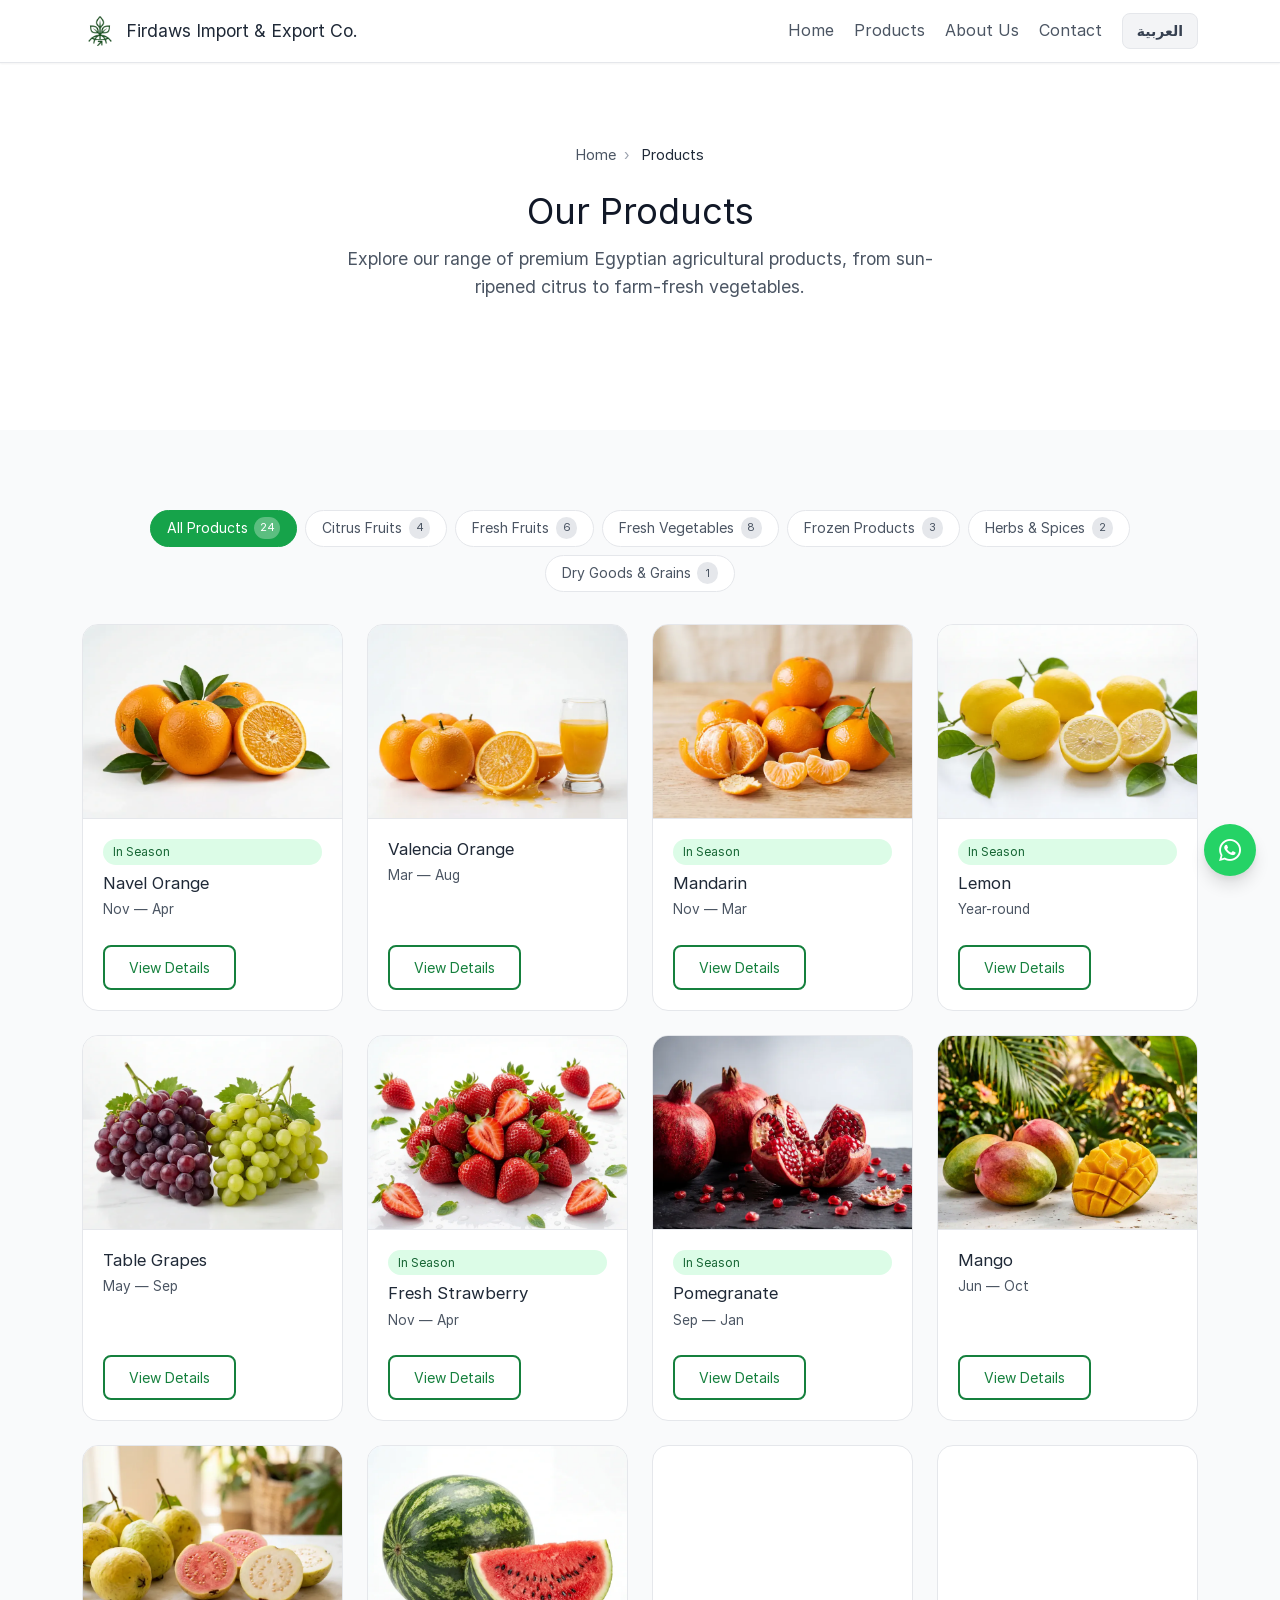
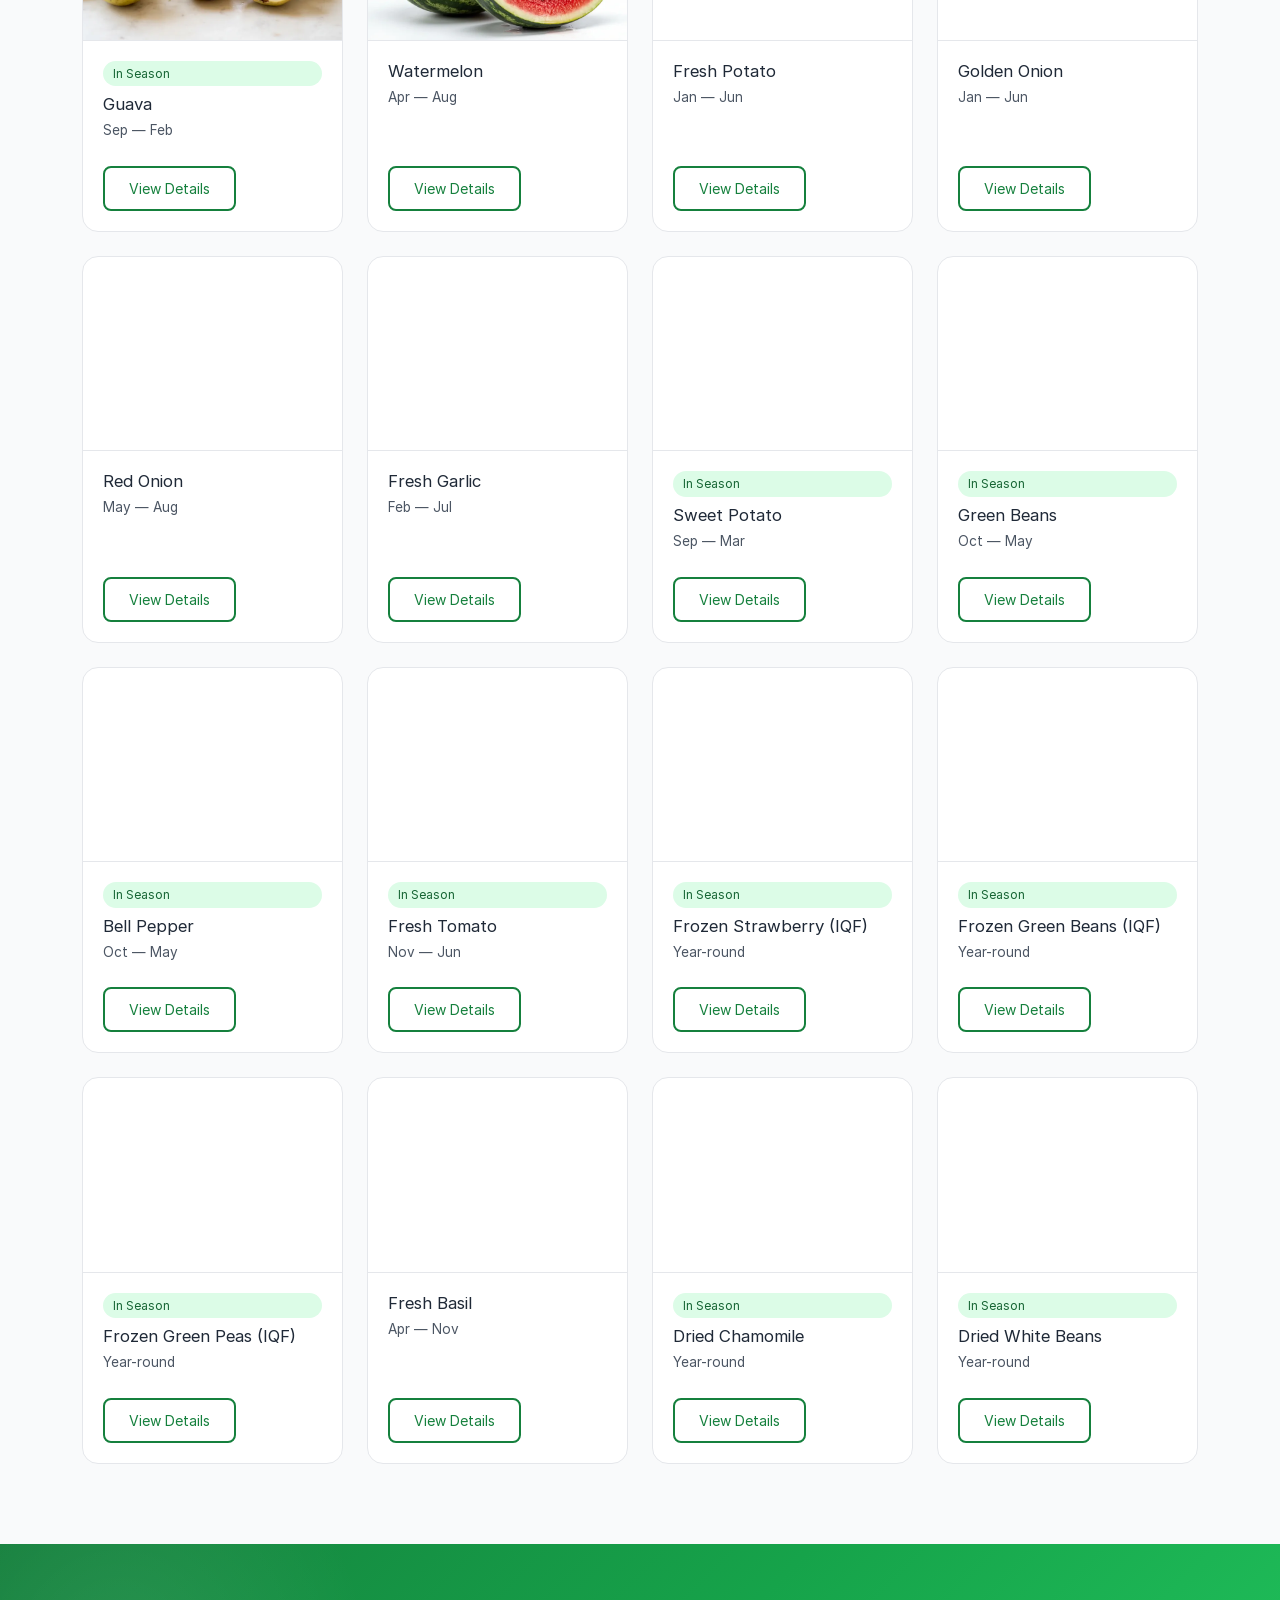
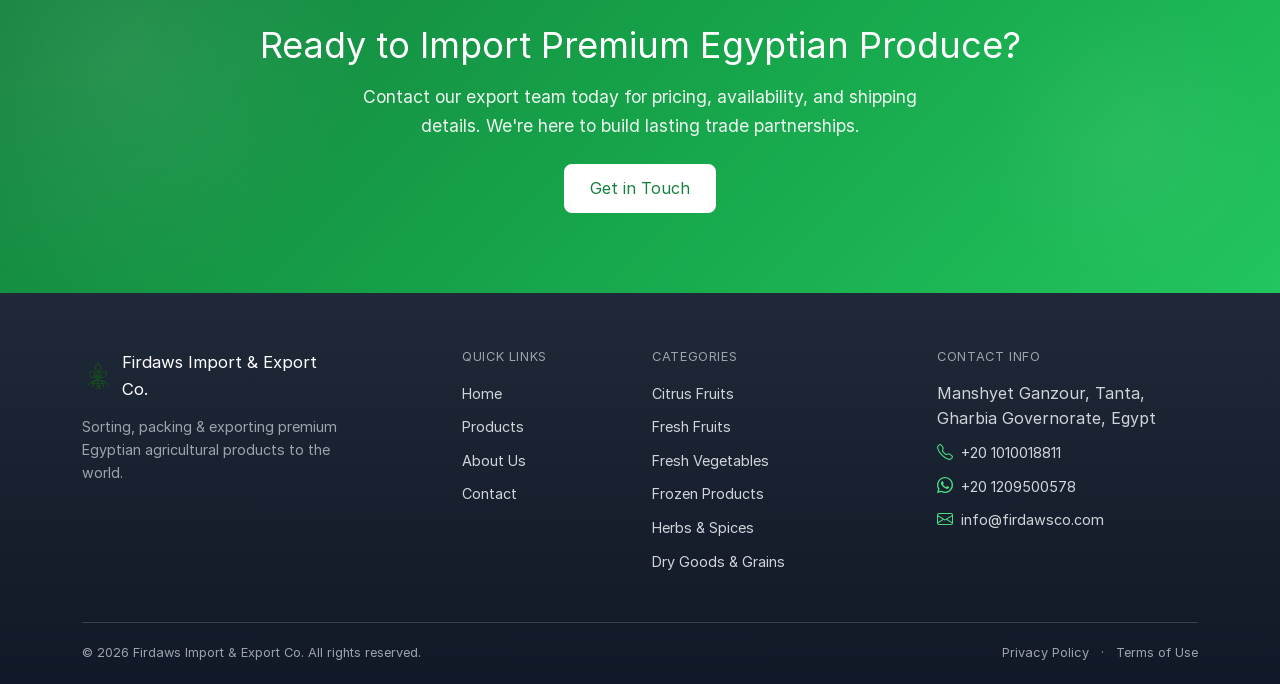
==== commit 002aff59: "Phase 11: Bug Fixes, SEO & UX Polish — (1) BUG FIX: Removed rAF from product-details refreshPage() —" ====
--- a/products/index.html
+++ b/products/index.html
@@ -30,7 +30,7 @@
   <!-- hreflang -->
   <link rel="alternate" hreflang="en" id="hreflang-en" href="https://firdawsco.com/products/">
   <link rel="alternate" hreflang="ar" id="hreflang-ar" href="https://firdawsco.com/products/">
-  <link rel="alternate" hreflang="x-default" href="https://firdawsco.com/products/">
+  <link rel="alternate" hreflang="x-default" id="hreflang-x-default" href="https://firdawsco.com/products/">
 
   <!-- CSP -->
   <meta http-equiv="Content-Security-Policy"
@@ -145,7 +145,7 @@
           <!-- 7 filter buttons built dynamically by products-app.js -->
         </div>
 
-        <div id="products-grid" class="row g-4" aria-live="polite">
+        <div id="products-grid" class="row g-4">
           <!-- 24 product cards built dynamically by products-app.js -->
         </div>
 
